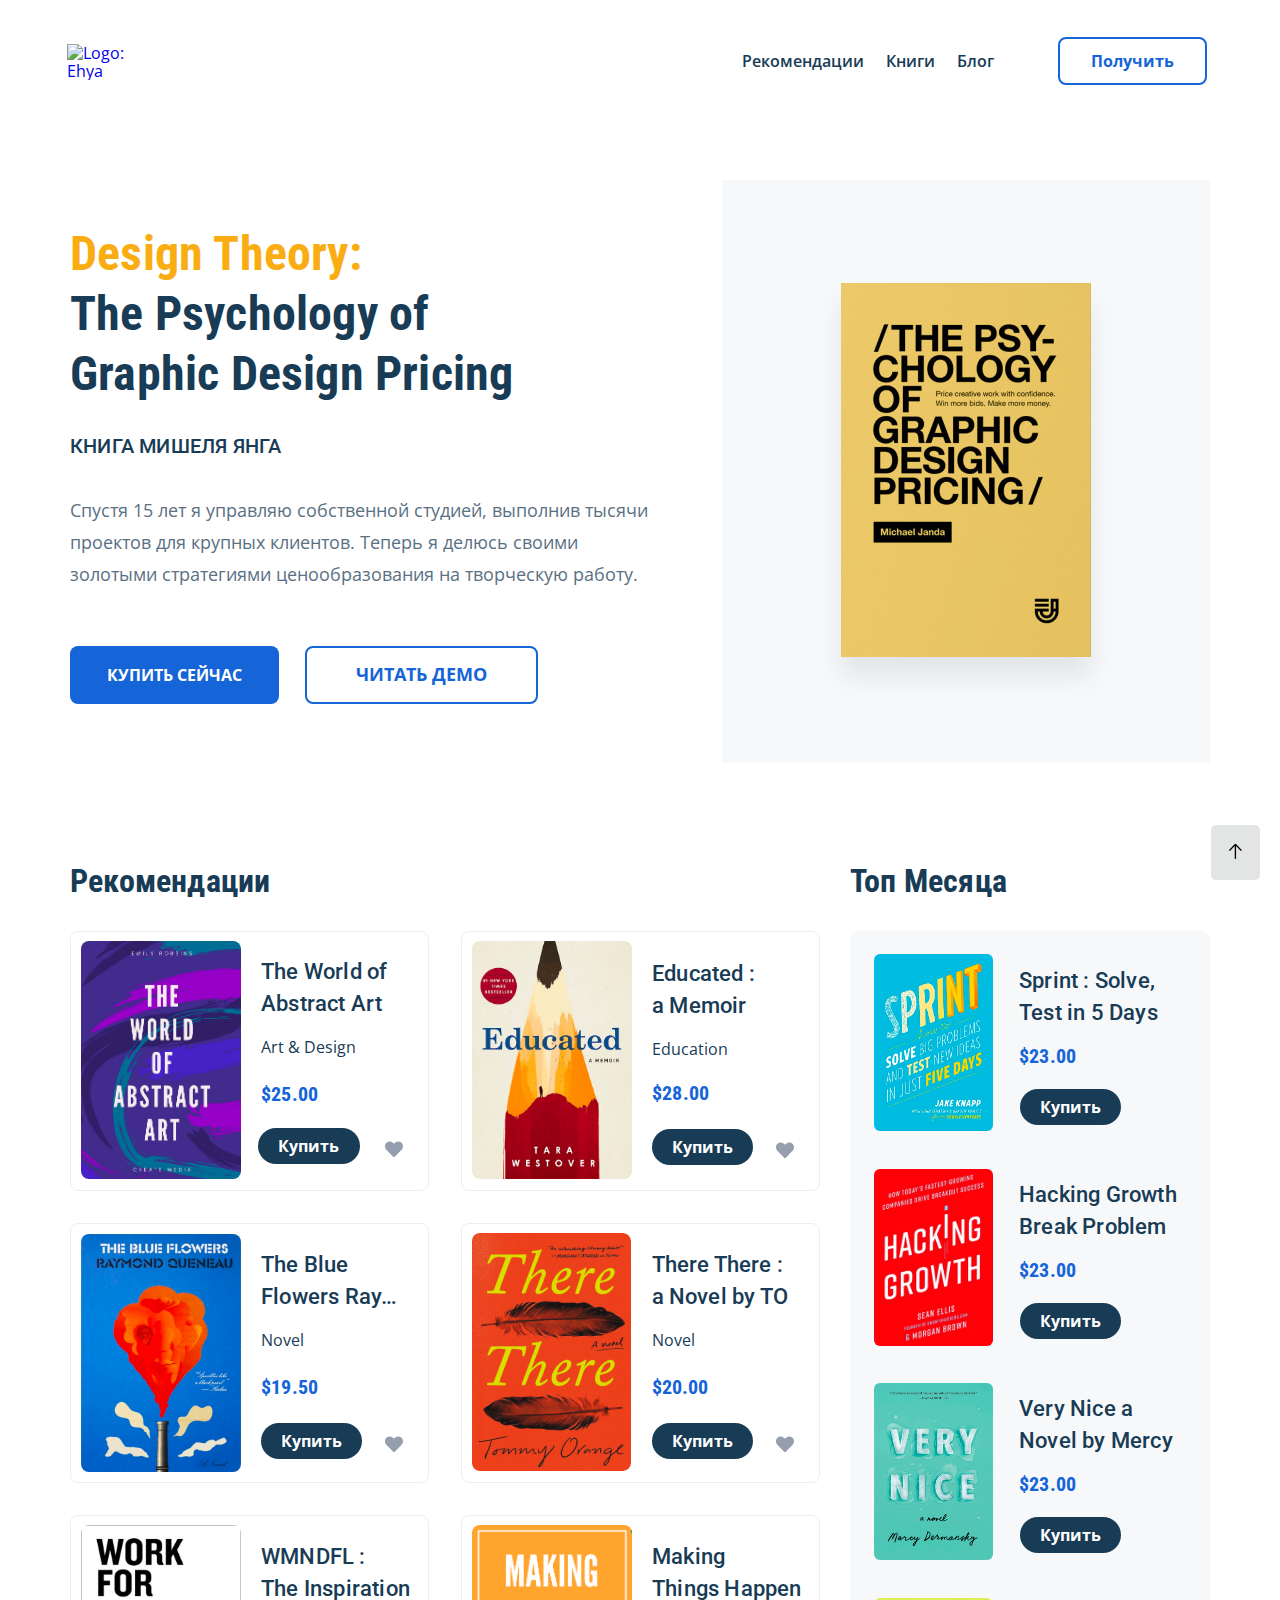
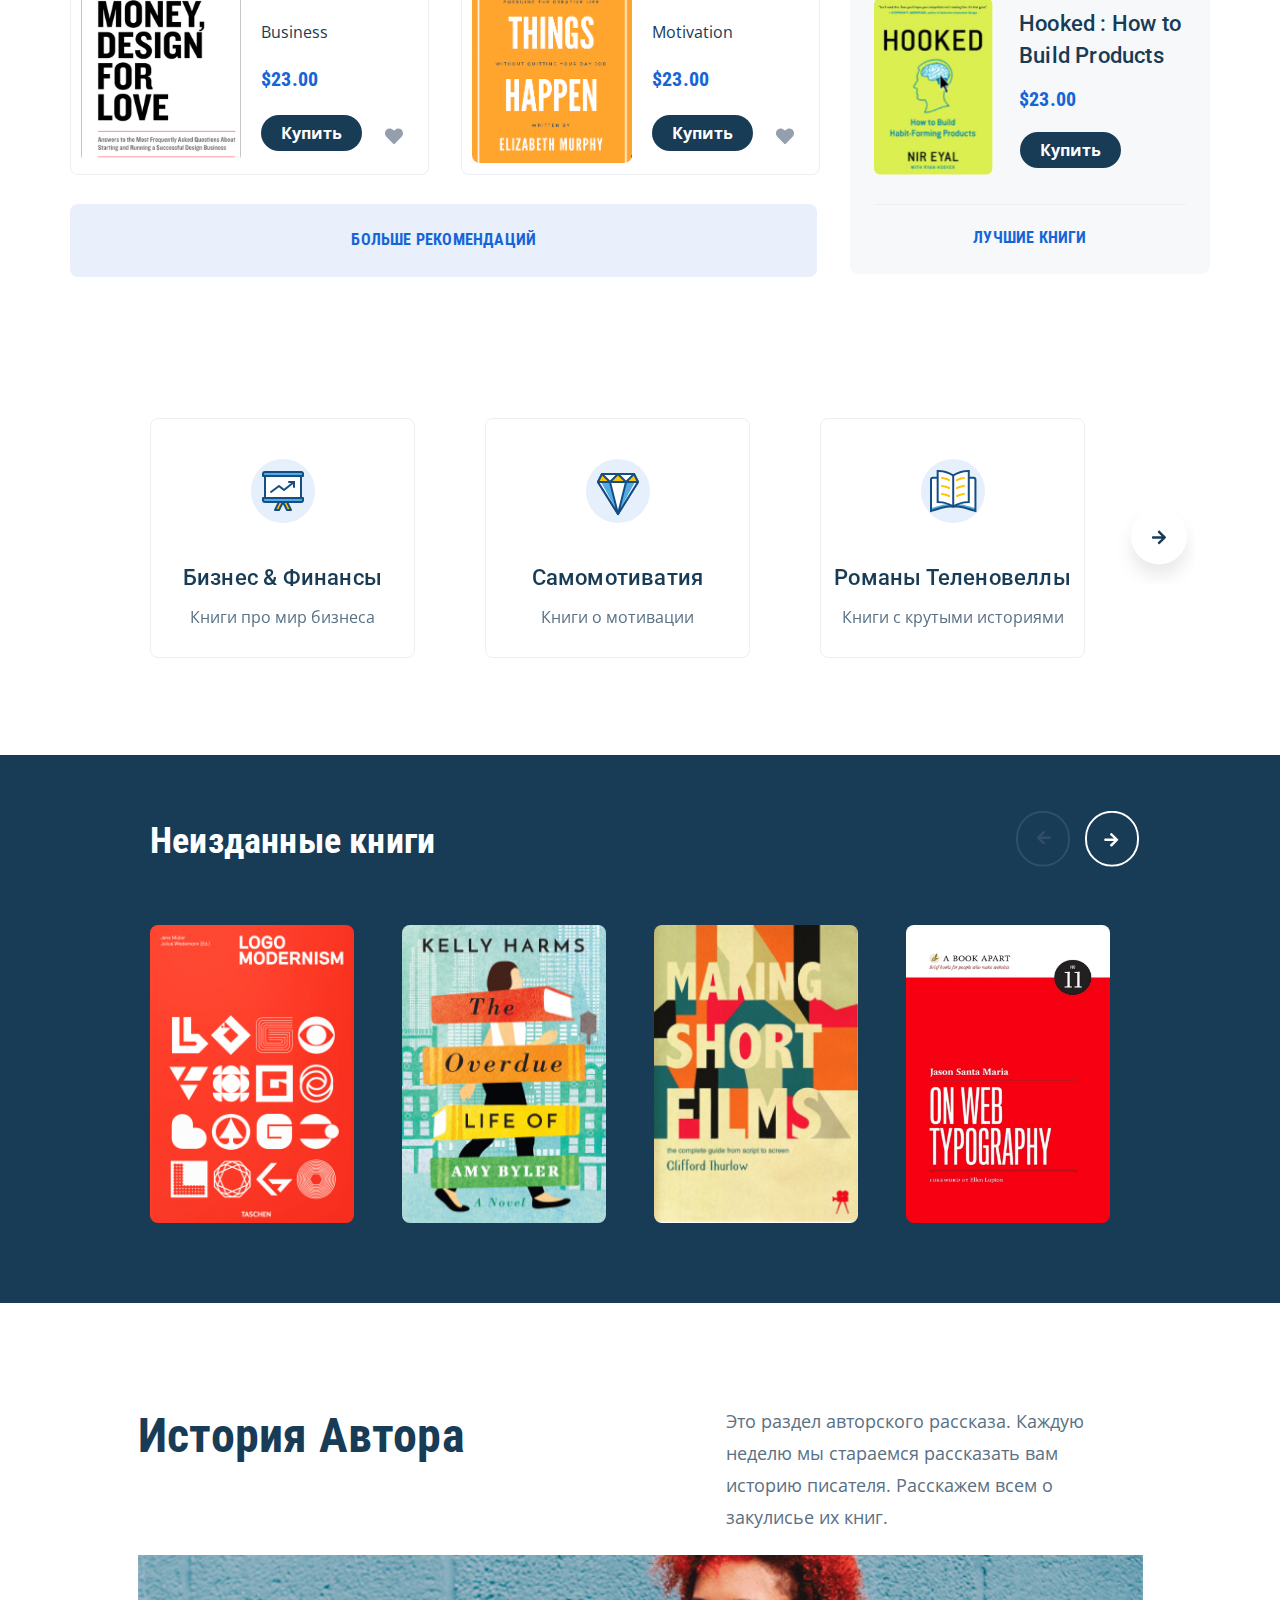
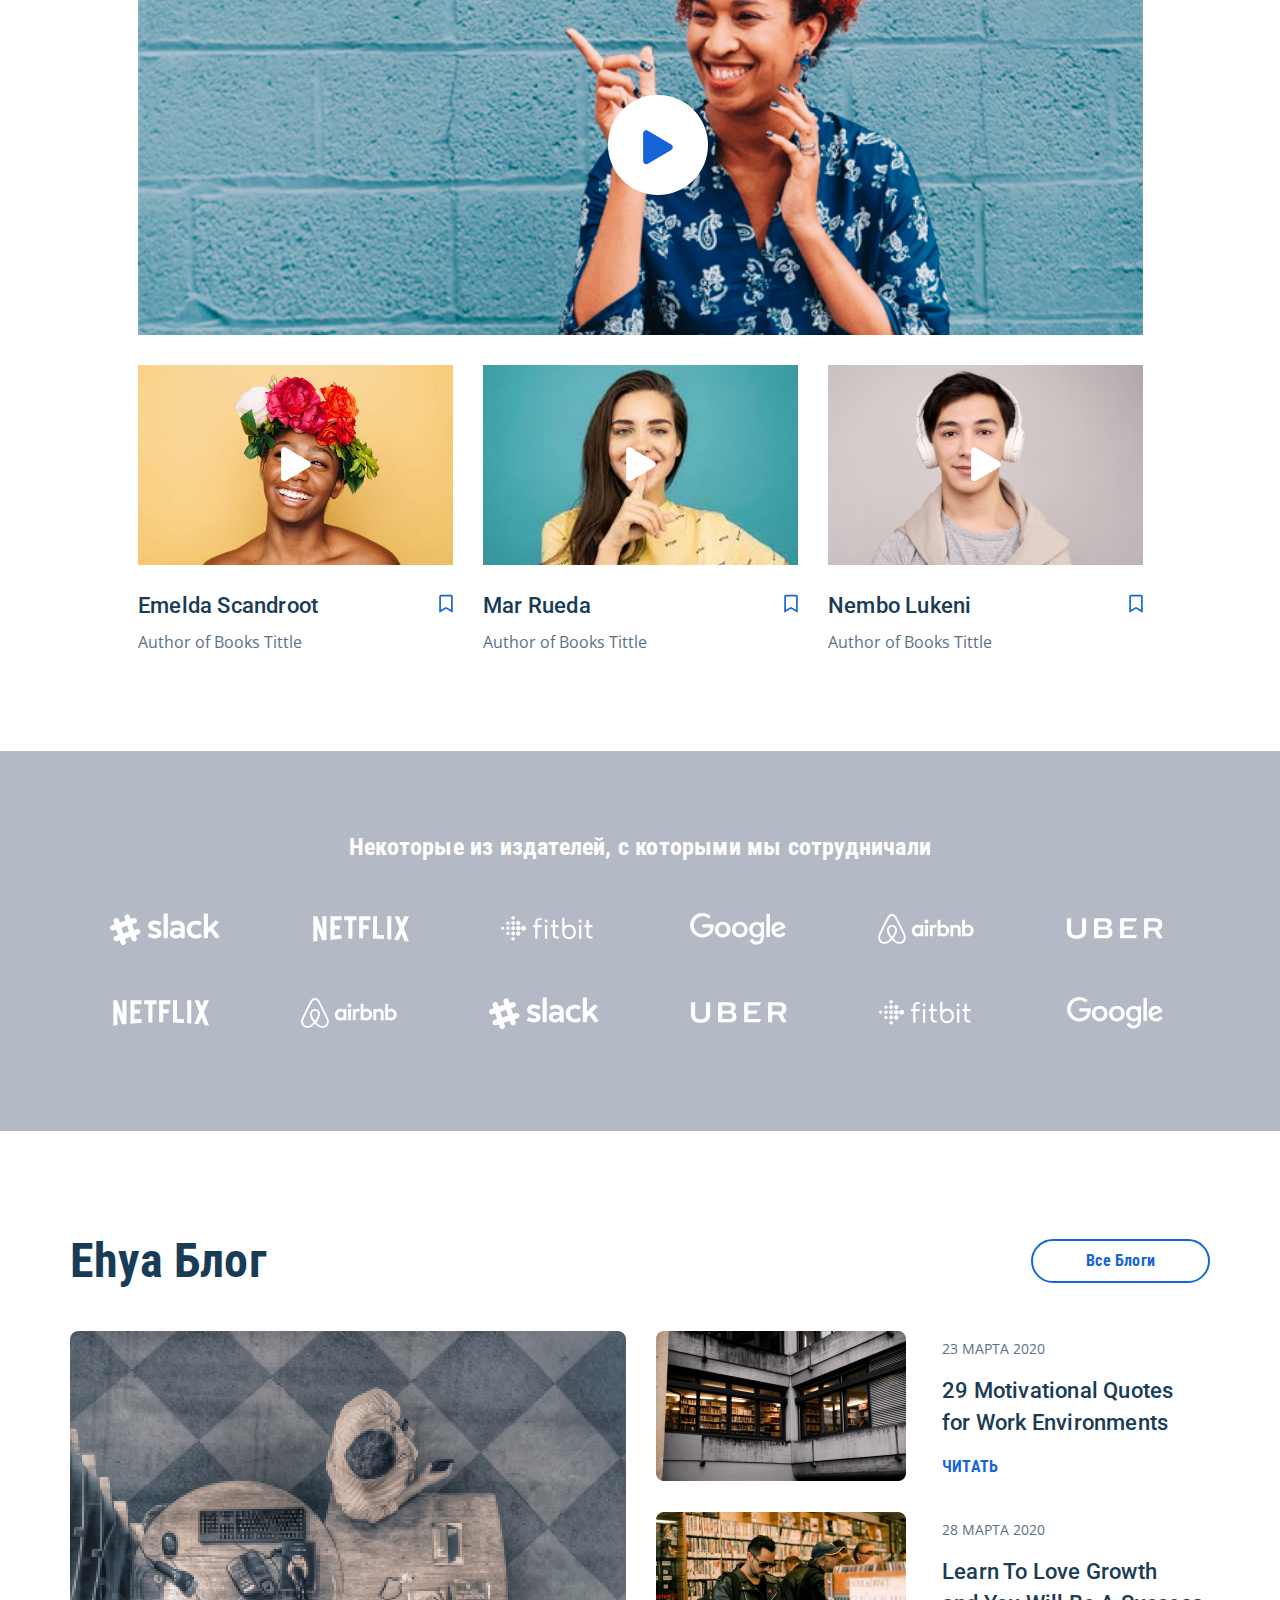
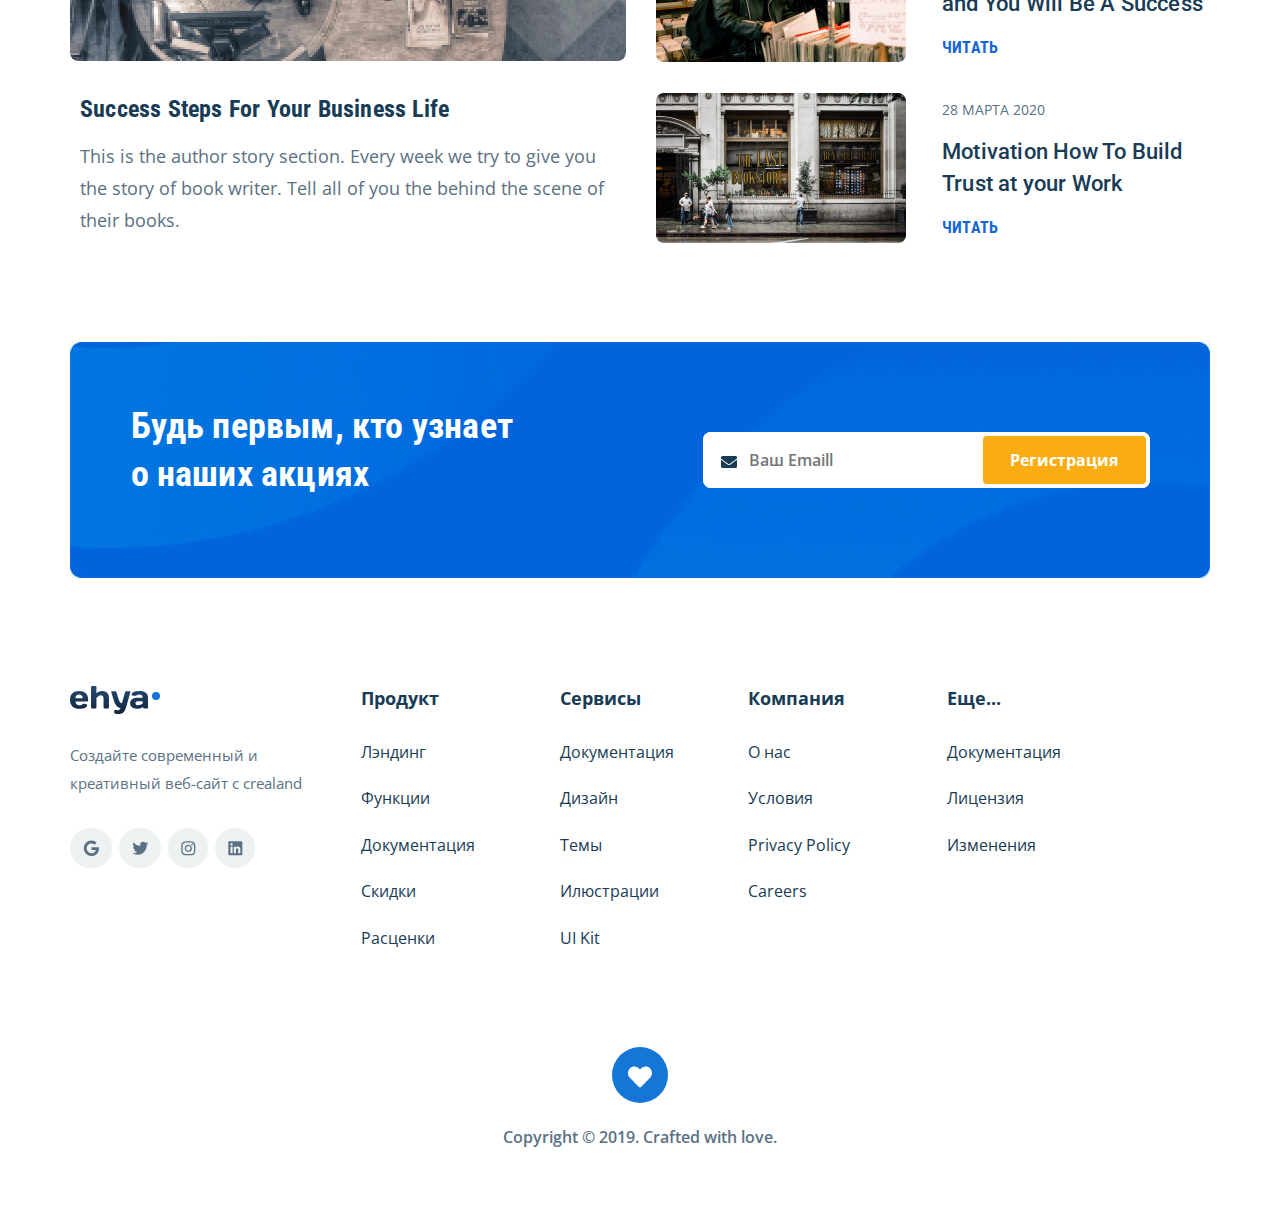
==== index.html @ 396f8dce "fix: margin & padding" ====
<!DOCTYPE html>
<html lang="ru">

<head>
  <meta charset="UTF-8">
  <meta name="viewport" content="width=device-width, initial-scale=1.0">
  <title>Ehya</title>
  <link rel="shortcut icon" href="favicon.ico" type="image/x-icon">
  <link
    href="https://fonts.googleapis.com/css2?family=Open+Sans:wght@400;600;700&family=Roboto+Condensed:wght@700&family=Roboto:wght@500&display=swap"
    rel="stylesheet">
  <link rel="stylesheet" href="css/slick.css">
  <link rel="stylesheet" href="css/style.css" />
</head>

<body>
  <header class="navbar navbar--mobile_fixed">
    <div class="container">
      <div class="navbar-top">
        <a href="index.html" class="logo">
          <img src="img/Logo.svg" alt="Logo: Ehya" class="logo__image" />
        </a>
        <div class="navbar-bottom">
          <ul class="navbar-menu">
            <li class="navbar-menu__item">
              <a href="#" class="navbar-menu__link">Рекомендации</a>
            </li>
            <li class="navbar-menu__item">
              <a href="#" class="navbar-menu__link">Книги</a>
            </li>
            <li class="navbar-menu__item">
              <a href="#" class="navbar-menu__link">Блог</a>
            </li>
            <li data-toggle="modal" class="navbar-menu__item navbar-menu__item_mobile_visible"><a href="#"
                data-toggle="modal" class="button navbar__button navbar__button_mobile_visible">Получить</a></li>
          </ul>
        </div>
        <a href="#" data-toggle="modal" class="button navbar__button navbar__button_mobile_hidden">Получить</a>
        <button class="menu-button navbar-top__menu-button">
          <span class="menu-button__line"></span>
          <span class="menu-button__line"></span>
          <span class="menu-button__line"></span>
        </button>
        <!-- /.menu -->
      </div>
      <!-- /.navbar-top -->
    </div>
    <!-- /.container -->
  </header>
  <section class="main">
    <div class="container">
      <div class="main-grid">
        <div class="main-info">
          <h1 class="main-info__title "> Design Theory:
          </h1>
          <h1 class="main-info__title main-info__title--2">The Psychology of <br> Graphic Design Pricing
          </h1>
          <span class="main-info__author">КНИГА МИШЕЛЯ ЯНГА</span> <br>
          <span class="main-info__subtitle">Спустя 15 лет я управляю собственной студией, выполнив тысячи проектов для
            крупных
            клиентов. Теперь я делюсь своими <br>
            золотыми стратегиями ценообразования на творческую работу.
          </span>
          <div class="main-info__button">
            <button data-toggle="modal" class="button main__button-one">КУПИТЬ СЕЙЧАС</button>
            <a href="#" class="button main__button-two">ЧИТАТЬ ДЕМО</a>
          </div>
        </div>
        <!-- /.main-info -->
        <div class="main-image">
          <img src="img/book_image.jpg" alt="The Psychology of Graphic Design Pricing" class="image-book">

        </div>
        <!-- /.main-image -->
      </div>
      <!-- /.main-grid -->
    </div>
    <!-- /.container -->
  </section>
  <!-- /.main -->
  <section class="recommendations">
    <div class="container">
      <div class="recommendations-blocks">
        <div class="advice">
          <h3 class="advice__title">Рекомендации</h3>
          <div class="advice-wrapper">
            <div class="card advice-card">
              <div class="card__image">
                <img src="img/card-1.jpg" class="card__book card__book--abstract" alt="The World of Abstract Art">
              </div>
              <!-- /.card-image -->
              <div class="card-info">
                <h4 class="card-info__title card-info__title--abstract">The World of Abstract Art</h4>
                <span class="card-info__about">Art & Design</span>
                <span class="card-info__price card-info__price--abstract">$25.00</span>
                <div class="card-info__button">
                  <button data-toggle="modal" class="card-info__pay card-info__pay--abstract">Купить</button>
                  <img class="card-info__love card-info__love--abstract iconHeartActive" src="img/heart.svg" alt="iconHeart"></img>
                </div>
                <!-- /.card-info__button -->
              </div>

              <!-- /.card-info -->
            </div>
            <div class="card advice-card advice-card--one">
              <div class="card__image">
                <img src="img/card-2.jpg" class="card__book" alt="Educated: a Memoir">
              </div>
              <!-- /.card-image -->
              <div class="card-info">
                <h4 class="card-info__title card-info__title--memoir">Educated : <br>
                  a Memoir</h4>
                <span class="card-info__about card-info__about--memoir">Education</span>
                <span class="card-info__price">$28.00</span>
                <div class="card-info__button">
                  <button data-toggle="modal" class="card-info__pay">Купить</button>
                  <img class="card-info__love card-info__love--abstract iconHeartActive" src="img/heart.svg" alt="iconHeart"></img>
                </div>
                <!-- /.card-info__button -->
              </div>

              <!-- /.card-info -->
            </div>

            <div class="card advice-card advice-card--one">
              <div class="card__image">
                <img src="img/card-3.jpg" class="card__book card__book--blue" alt="The Blue Flowers Ray…">
              </div>
              <!-- /.card-image -->
              <div class="card-info">
                <h4 class="card-info__title card-info__title">The Blue
                  Flowers Ray…</h4>
                <span class="card-info__about">Novel</span>
                <span class="card-info__price card-info__price--blue">$19.50</span>
                <div class="card-info__button">
                  <button data-toggle="modal" class="card-info__pay">Купить</button>
                  <img class="card-info__love card-info__love--abstract iconHeartActive" src="img/heart.svg" alt="iconHeart"></img>
                </div>
                <!-- /.card-info__button -->
              </div>

              <!-- /.card-info -->
            </div>
            <div class="card advice-card advice-card--two">
              <div class="card__image">
                <img src="img/card-4.jpg" class="card__book card__book--there" alt="There There: a Novel by TO">
              </div>
              <!-- /.card-image -->
              <div class="card-info">
                <h4 class="card-info__title">There There : <br>
                  a Novel by TO</h4>
                <span class="card-info__about">Novel</span>
                <span class="card-info__price">$20.00</span>
                <div class="card-info__button">
                  <button data-toggle="modal" class="card-info__pay">Купить</button>
                  <img class="card-info__love card-info__love--abstract iconHeartActive" src="img/heart.svg" alt="iconHeart"></img>
                </div>
                <!-- /.card-info__button -->
              </div>

              <!-- /.card-info -->
            </div>
            <div class="card advice-card advice-card--two">
              <div class="card__image">
                <img src="img/card-5.png" class="card__book" alt="WMNDFL: The Inspiration">
              </div>
              <!-- /.card-image -->
              <div class="card-info">
                <h4 class="card-info__title">WMNDFL : <br>
                  The Inspiration</h4>
                <span class="card-info__about">Business</span>
                <span class="card-info__price">$23.00</span>
                <div class="card-info__button">
                  <button data-toggle="modal" class="card-info__pay">Купить</button>
                  <img class="card-info__love card-info__love--abstract iconHeartActive" src="img/heart.svg" alt="iconHeart"></img>
                </div>
                <!-- /.card-info__button -->
              </div>

              <!-- /.card-info -->
            </div>
            <div class="card advice-card advice-card--two">
              <div class="card__image">
                <img src="img/card-6.jpg" class="card__book" alt="Making Things Happen">
              </div>
              <!-- /.card-image -->
              <div class="card-info">
                <h4 class="card-info__title">Making <br>
                  Things Happen</h4>
                <span class="card-info__about">Motivation</span>
                <span class="card-info__price">$23.00</span>
                <div class="card-info__button">
                  <button data-toggle="modal" class="card-info__pay">Купить</button>
                  <img class="card-info__love card-info__love--abstract iconHeartActive" src="img/heart.svg" alt="iconHeart"></img>
                </div>
                <!-- /.card-info__button -->
              </div>

              <!-- /.card-info -->
            </div>

          </div>
          <button data-toggle="modal" class="advice__button">Больше рекомендаций</button>
        </div>
        <!-- /.advice -->
        <div class="top">
          <h3 class="top__title">Топ Месяца</h3>
          <div class="top-wrapper">
            <div class="month top__month">
              <div class="month__image">
                <img src="img/month-1.jpg" alt="Sprint : Solve, Test in 5 Days" class="month__book">
              </div>
              <div class="month-info">
                <h4 class="month-info__title">Sprint : Solve,
                  Test in 5 Days</h4>
                <span class="month-info__price month-info__price--top-month">$23.00</span>
                <button data-toggle="modal" class="month-info__pay month-info__pay--top-month">Купить</button>
              </div>
            </div>

            <div class="month top__month">
              <div class="month__image">
                <img src="img/month-2.jpg" alt="Sprint : Solve, Test in 5 Days" class="month__book">
              </div>
              <div class="month-info">
                <h4 class="month-info__title">Hacking Growth
                  Break Problem</h4>
                <span class="month-info__price month-info__price--top-month">$23.00</span>
                <button data-toggle="modal" class="month-info__pay month-info__pay--top-month">Купить</button>
              </div>
            </div>

            <div class="month top__month">
              <div class="month__image">
                <img src="img/month-3.jpg" alt="Sprint : Solve, Test in 5 Days" class="month__book">
              </div>
              <div class="month-info">
                <h4 class="month-info__title">Very Nice a
                  Novel by Mercy</h4>
                <span class="month-info__price month-info__price--top-month">$23.00</span>
                <button data-toggle="modal" class="month-info__pay month-info__pay--top-month">Купить</button>
              </div>
            </div>

            <div class="month top__month top__month-last">
              <div class="month__image">
                <img src="img/month-4.jpg" alt="Sprint : Solve, Test in 5 Days" class="month__book">
              </div>
              <div class="month-info">
                <h4 class="month-info__title">Hooked : How to
                  Build Products</h4>
                <span class="month-info__price month-info__price--top-month">$23.00</span>
                <button data-toggle="modal" class="month-info__pay month-info__pay--top-month">Купить</button>
              </div>
            </div>
            <!-- /.month top__month -->
            <span class="top__month-line"></span>
            <a href="#" class="top__month-button">ЛУЧШИЕ КНИГИ</a>

          </div>
        </div>
        <!-- /.top -->
      </div>
      <!-- /.recommendations-blocks -->
    </div>
  </section>
  <!-- /.recommendations -->

  <section class="category">
    <div class="container container--mw">
      <div class="slider-one single-items">
        <div class="shape">
          <a href="#">
            <div class=" shape__card">
              <img class="shape__image" src="img/iconspace_Presentation.svg" alt="Icon: Presentation">
              <h3 class="shape__title">Бизнес & Финансы</h3>
              <div class="shape__info">Книги про мир бизнеса</div>
            </div>
          </a>
        </div>
        <div class="shape">
          <a href="#">
            <div class=" shape__card">
              <img class="shape__image" src="img/iconspace_Diamond.svg" alt="Icon: Diamond">
              <h3 class="shape__title">Самомотиватия</h3>
              <div class="shape__info">Книги о мотивации</div>
            </div>
          </a>
        </div>
        <div class="shape">
          <a href="#">
            <div class=" shape__card">
              <img class="shape__image" src="img/iconspace_Book.svg" alt="Icon: Book">
              <h3 class="shape__title">Романы Теленовеллы</h3>
              <div class="shape__info">Книги с крутыми историями</div>
            </div>
          </a>
        </div>
        <div class="shape">
          <a href="#">
            <div class=" shape__card">
              <img class="shape__image" src="img/iconspace_Group.svg" alt="Icon: Group">
              <h3 class="shape__title">Навыки будущего</h3>
              <div class="shape__info">Книги для самоподготовки
              </div>
            </div>
          </a>
        </div>
        <div class="shape ">
          <a href="#">
            <div class=" shape__card">
              <img class="shape__image" src="img/iconspace_Presentation.svg" alt="Icon: Presentation">
              <h3 class="shape__title">Бизнес & Финансы</h3>
              <div class="shape__info">Книги про мир бизнеса</div>
            </div>
          </a>
        </div>
        <div class="shape ">
          <a href="#">
            <div class=" shape__card">
              <img class="shape__image" src="img/iconspace_Diamond.svg" alt="Icon: Diamond">
              <h3 class="shape__title">Самомотиватия</h3>
              <div class="shape__info">Книги о мотивации</div>
            </div>
          </a>
        </div>
      </div>
      <!-- /.shape category__shape -->
      <div class="slider-three single-ite">
        <div class="shapes">
          <a href="#">
            <div class="shapes__card">
              <img class="shapes__image" src="img/iconspace_Presentation.svg" alt="Icon: Presentation">
              <h3 class="shapes__title">Бизнес & Финансы</h3>
              <div class="shapes__info">Книги про мир бизнеса</div>
            </div>
          </a>
        </div>
        <div class="shapes">
          <a href="#">
            <div class="shapes__card">
              <img class="shapes__image" src="img/iconspace_Book.svg" alt="Icon: Book">
              <h3 class="shapes__title">Романы Теленовеллы</h3>
              <div class="shapes__info">Книги с крутыми историями</div>
            </div>
          </a>
        </div>
        <div class="shapes">
          <a href="#">
            <div class=" shapes__card">
              <img class="shapes__image" src="img/iconspace_Diamond.svg" alt="Icon: Diamond">
              <h3 class="shapes__title">Самомотиватия</h3>
              <div class="shapes__info">Книги о мотивации</div>
            </div>
          </a>
        </div>
        <div class="shapes">
          <a href="#">
            <div class=" shapes__card">
              <img class="shapes__image" src="img/iconspace_Group.svg" alt="Icon: Group">
              <h3 class="shapes__title">Навыки будущего</h3>
              <div class="shapes__info">Книги для самоподготовки
              </div>
            </div>
          </a>
        </div>
        <div class="shapes">
          <a href="#">
            <div class=" shapes__card">
              <img class="shapes__image" src="img/iconspace_Presentation.svg" alt="Icon: Presentation">
              <h3 class="shapes__title">Бизнес & Финансы</h3>
              <div class="shapes__info">Книги про мир бизнеса</div>
            </div>
          </a>
        </div>
        <div class="shapes">
          <a href="#">
            <div class=" shapes__card">
              <img class="shapes__image" src="img/iconspace_Diamond.svg" alt="Icon: Diamond">
              <h3 class="shapes__title">Самомотиватия</h3>
              <div class="shapes__info">Книги о мотивации</div>
            </div>
          </a>
        </div>
      </div>
      <!-- /.slider-three single-ite -->
      <div class="category__line"></div>
    </div>
    <!-- /.container -->
  </section>
  <!-- /.category -->
  <!-- /.category -->
  <section class="unreleased">
    <div class="container container--mw">
      <h2 class="unreleased__title">Неизданные книги</h2>
      <div class="slider-two single-item">
        <a href="#" class="cover unreleased__cover">
          <img src="img/unreleased-1.jpg" alt="Unreleased Book" class="cover__book">
        </a>
        <a href="#" class="cover unreleased__cover">
          <img src="img/unreleased-2.jpg" alt="Unreleased Book" class="cover__book">
        </a>
        <a href="#" class="cover unreleased__cover">
          <img src="img/unreleased-3.jpg" alt="Unreleased Book" class="cover__book">
        </a>
        <a href="#" class="cover unreleased__cover">
          <img src="img/unreleased-4.jpg" alt="Unreleased Book" class="cover__book">
        </a>
        <a href="#" class="cover unreleased__cover">
          <img src="img/unreleased-5.jpg" alt="Unreleased Book" class="cover__book">
        </a>
        <a href="#" class="cover unreleased__cover">
          <img src="img/unreleased-1.jpg" alt="Unreleased Book" class="cover__book">
        </a>
        <a href="#" class="cover unreleased__cover">
          <img src="img/unreleased-2.jpg" alt="Unreleased Book" class="cover__book">
        </a>
        <a href="#" class="cover unreleased__cover">
          <img src="img/unreleased-3.jpg" alt="Unreleased Book" class="cover__book">
        </a>
      </div>
    </div>
  </section>
  <!-- /.books -->
  <section class="story">
    <div class="container container--media ">
      <div class="margin">
        <div class="story-top">
          <h1 class="story-top__title">История Автора
          </h1>
          <!-- /.story-top__title -->
          <span class="story-top__text">Это раздел авторского рассказа. Каждую неделю мы стараемся рассказать вам
            историю
            писателя. Расскажем всем
            о закулисье их книг.
          </span>
        </div>
        <!-- /.story-top -->
        <div class="story-author" id="player">
          <script src="https://www.youtube.com/iframe_api"></script>
          <img src="img/author-1.jpg" alt="Author" class="story-author__image">
          <img class="story-author__icon" src="img/button-story.svg" alt="Icon:play">
        </div>
        <!-- /.story-author -->
        <div class="story-writer">
          <div class="history story-writer__history">
            <div class="history__video history__video--bg-1" id="player-1">
              <!-- / <img src="img/history-1.jpg" alt="" class="history__image"> -->
              <img src="img/play-history.svg" alt="" class="history__icon history__icon--bg-1">
            </div>
            <div class="history__top">
              <h4 class="history__title">Emelda Scandroot</h4>
              <img src="img/note.svg" alt="" class="history__note history__note--one">
            </div>
            <span class="history__text">Author of Books Tittle</span>
            <img src="img/note.svg" alt="" class="history__note history__note--none">
          </div>
          <div class="history story-writer__history">
            <div class="history__video history__video--bg-2" id="player-2">
              <!-- / <img src="img/history-1.jpg" alt="" class="history__image"> -->
              <img src="img/play-history.svg" alt="" class="history__icon history__icon--bg-2">
            </div>
            <div class="history__top">
              <h4 class="history__title">Mar Rueda</h4>
              <img src="img/note.svg" alt="" class="history__note history__note--one">
            </div>
            <span class="history__text">Author of Books Tittle</span>
            <img src="img/note.svg" alt="" class="history__note history__note--none">
          </div>
          <div class="history story-writer__history story-writer__history--none">
            <div class="history__video history__video--bg-3" id="player-3">
              <!-- / <img src="img/history-1.jpg" alt="" class="history__image"> -->
              <img src="img/play-history.svg" alt="" class="history__icon history__icon--bg-3">
            </div>
            <div class="history__top">
              <h4 class="history__title">Nembo Lukeni</h4>
              <img src="img/note.svg" alt="" class="history__note history__note--one">
            </div>
            <span class="history__text">Author of Books Tittle</span>
            <img src="img/note.svg" alt="" class="history__note history__note--none">
          </div>


        </div>
      </div>

    </div>
  </section>
  <!-- /.story -->
  <section class="partners">
    <div class="container">
      <h3 class="partners__title">Некоторые из издателей, с которыми мы сотрудничали
      </h3>
      <div class="partners-list">
        <a target="blank" href="https://slack.com/intl/ru-ru/" class="logotype partners__logotype">
          <img src="img/slack.svg" alt="Slack" class="logotype__image">
        </a>
        <a target="blank" href="https://www.netflix.com/ru/" class="logotype partners__logotype">
          <img src="img/netflix.svg" alt="Netflix" class="logotype__image">
        </a>
        <a target="blank" href="https://www.fitbit.com/global/us/home" class="logotype partners__logotype">
          <img src="img/fitbit.svg" alt="" class="logotype__image">
        </a>
        <a target="blank" href="https://www.google.ru/" class="logotype partners__logotype">
          <img src="img/google.svg" alt="" class="logotype__image">
        </a>
        <a target="blank" href="https://www.airbnb.ru/" class="logotype partners__logotype">
          <img src="img/airbnb.svg" alt="" class="logotype__image">
        </a>
        <a target="blank" href="https://support-uber.com/" class="logotype partners__logotype">
          <img src="img/uber.svg" alt="" class="logotype__image">
        </a>
        <a target="blank" href="https://www.netflix.com/ru/"
          class="logotype partners__logotype partners__logotype-netflix partners__logotype--none">
          <img src="img/netflix.svg" alt="" class="logotype__image">
        </a>
        <a target="blank" href="https://www.airbnb.ru/" class="logotype partners__logotype partners__logotype--none">
          <img src="img/airbnb.svg" alt="" class="logotype__image">
        </a>
        <a target="blank" href="https://slack.com/intl/ru-ru/"
          class="logotype partners__logotype partners__logotype--none">
          <img src="img/slack.svg" alt="" class="logotype__image">
        </a>
        <a target="blank" href="https://support-uber.com/" class="logotype partners__logotype partners__logotype--none">
          <img src="img/uber.svg" alt="" class="logotype__image">
        </a>
        <a target="blank" href="https://www.fitbit.com/global/us/home"
          class="logotype partners__logotype partners__logotype--none">
          <img src="img/fitbit.svg" alt="" class="logotype__image">
        </a>
        <a target="blank" href="https://www.google.ru/" class="logotype partners__logotype partners__logotype--none">
          <img src="img/google.svg" alt="" class="logotype__image">
        </a>
      </div>
    </div>
  </section>
  <!-- /.partners -->
  <section class="blog">
    <div class="container">
      <div class="blog-top">
        <div class="blog-top__title">Ehya Блог</div>
        <a href="#" class="blog-top__button">Все Блоги</a>
      </div>
      <!-- /.blog-top -->
      <div class="blog-grid">
        <div class="blog-left">
          <div class="blog-left__card">
            <img src="img/blog-left.jpg" class="blog-left__image" alt="Success Steps">
          </div>
          <h5 class="blog-left__title">Success Steps For Your Business Life</h5>
          <span class="blog-left__text">This is the author story section. Every week we try to give you the story of
            book writer. Tell all of you the behind the
            scene of their books.</span>
        </div>
        <!-- /.blog-left -->
        <div class="blog-right">
          <div class="article blog-right__article">
            <div class="article-card">
              <img src="img/article-1.jpg" class="article-card__image" alt="">
            </div>
            <div class="article-info">
              <span class="article-info__date">23 МАРТА 2020</span>
              <h4 class="article-info__title">29 Motivational Quotes
                <br> for Work Environments
              </h4>
              <a href="#" class="article-info__button">ЧИТАТЬ</a>
            </div>
          </div>
          <div class="article blog-right__article">
            <div class="article-card">
              <img src="img/article-2.jpg" class="article-card__image" alt="Learn To Love">
            </div>
            <div class="article-info">
              <span class="article-info__date">28 МАРТА 2020</span>
              <h4 class="article-info__title">Learn To Love Growth <br>
                and You Will Be A Success</h4>
              <a href="#" class="article-info__button">ЧИТАТЬ</a>
            </div>
          </div>
          <div class="article blog-right__article">
            <div class="article-card">
              <img src="img/article-3.jpg" class="article-card__image" alt="Motivation How To Build">
            </div>
            <div class="article-info">
              <span class="article-info__date">28 МАРТА 2020</span>
              <h4 class="article-info__title">Motivation How To Build
                Trust at your Work</h4>
              <a href="#" class="article-info__button">ЧИТАТЬ</a>
            </div>
          </div>
        </div>
        <!-- /.blog-right -->
      </div>
      <div class="blog-media">
        <a href="#" class="blog-media__button">Все Блоги</a>
      </div>
    </div>
  </section>
  <!-- /.article -->
  <section class="newsletter">
    <div class="container">
      <div class="newsletter-wrapper">
        <h2 class="newsletter-title newsletter__title">
          Будь первым, кто узнает <br> о наших акциях
        </h2>
        <!-- /.newsletter-title -->
        <form action="send.php" method="POST" class="subscribe newsletter__subscribe">
          <input type="email" class="subscribe__input" placeholder="Ваш Emaill" name="subscribe" required />
          <img src="img/email-icon.svg" alt="Icon:email" class="subscribe__icon">
          <button class="subscribe__button" value="subscription" name="form">Регистрация
          </button>
        </form>
      </div>
    </div>
    <!-- /.container -->
  </section>
  <!-- /.newsletter -->
  <footer class="footer">
    <div class="container">
      <div class="footer-wrapper">
        <div class="footer__social-network">
          <a href="index.html" class=footer__logo> <img src="img/logo-footer.svg" alt="Logo"> </a>
          <span class="footer__text">Создайте современный и креативный веб-сайт с crealand</span>
          <div class="footer__social-link">
            <a target="blank" href="https://www.google.ru/" class="footer__link"> <img src="img/google-icon.svg"
                alt="Icon: google"> </a>
            <a target="blank" href="https://twitter.com/" class="footer__link"> <img src="img/twitter-icon.svg"
                alt="Icon:twitter"> </a>
            <a target="blank" href="https://www.instagram.com/" class="footer__link"> <img src="img/inst-icon.svg"
                alt="Icon:inst"> </a>
            <a target="blank" href="https://linkedin.com/" class="footer__link"> <img src="img/in-icon.svg" alt="Icon:in"> </a>
          </div>
          <!-- /.footer__social-link -->
        </div>
        <!-- /.footer__social-network -->
        <div class="footer__list footer__product">
          <h3 class="footer__title">Продукт</h3>
          <ul class="footer__ul">
            <li class="footer__item">
              <a href="#" class="footer__link">Лэндинг</a>
            </li>
            <li class="footer__item">
              <a href="#" class="footer__link">Функции</a>
            </li>
            <li class="footer__item">
              <a href="#" class="footer__link">Документация</a>
            </li>
            <li class="footer__item">
              <a href="#" class="footer__link">Скидки</a>
            </li>
            <li class="footer__item">
              <a href="#" class="footer__link">Расценки</a>
            </li>
          </ul>
        </div>
        <!-- /.footer__list footer__product -->
        <div class="footer__list footer__services">
          <h3 class="footer__title">Сервисы</h3>
          <ul class="footer__ul">
            <li class="footer__item">
              <a href="#" class="footer__link">Документация</a>
            </li>
            <li class="footer__item">
              <a href="#" class="footer__link">Дизайн</a>
            </li>
            <li class="footer__item">
              <a href="#" class="footer__link">Темы</a>
            </li>
            <li class="footer__item">
              <a href="#" class="footer__link">Илюстрации</a>
            </li>
            <li class="footer__item">
              <a href="#" class="footer__link">UI Kit</a>
            </li>
          </ul>
        </div>
        <div class="footer__list footer__company">
          <h3 class="footer__title">Компания</h3>
          <ul class="footer__ul">
            <li class="footer__item">
              <a href="#" class="footer__link">О нас</a>
            </li>
            <li class="footer__item">
              <a href="#" class="footer__link">Условия</a>
            </li>
            <li class="footer__item">
              <a href="#" class="footer__link">Privacy Policy</a>
            </li>
            <li class="footer__item">
              <a href="#" class="footer__link">Careers</a>
            </li>
          </ul>
        </div>
        <div class="footer__list footer__more">
          <h3 class="footer__title">Еще...</h3>
          <ul class="footer__ul">
            <li class="footer__item">
              <a href="#" class="footer__link">Документация</a>
            </li>
            <li class="footer__item">
              <a href="#" class="footer__link">Лицензия</a>
            </li>
            <li class="footer__item">
              <a href="#" class="footer__link">Изменения</a>
          </ul>
        </div>
      </div>
      <!-- /.footer-wrapper -->
      <div class="footer-bottom">
        <img src="img/heart-footer.svg" alt="Icon:love">
        <span class="footer__copyright">
          Copyright © 2019. Crafted with love.
        </span>

      </div>
    </div>
    <!-- /.container -->
  </footer>
  <!-- /.footer -->
  <div class="modal">
    <div class="modal__overlay"></div>
    <!-- /.modal__overlay -->
    <div class="modal__dialog">
      <a href="#" class="modal__close">
        <img src="img/close.svg" alt="icon:close">
      </a>
      <h3 class="modal__title">Заполните форму</h3>
      <form action="send.php" method="POST" class="modal__form form">
        <input type="text" class="input modal__input" placeholder="Ваше имя*" name="name" required minlength="2" />
        <input type="tel" class="input modal__input modal__input--phone " placeholder="Номер телефона*" name="phone"
          required minlength="18" />
        <input type="email" class="input modal__input" placeholder="Почта*" name="email" required />
        <button class="button modal__button" type="submit" value="thankyou" name="form">Отправить</button>
      </form>
    </div>
    <!-- /.modal__dialog -->
  </div>
  <a id="toTop" href="#" class="upstairs">
    <img src="img/return.svg" alt="Наверх">
  </a>
  <script src="js/jquery-3.6.0.min.js"></script>
  <script src="js/slick.min.js"></script>
  <script src="js/jquery.validate.min.js"></script>
  <script src="js/jquery.mask.min.js"></script>
  <script src="js/main.js"></script>
</body>

</html>
---- css/style.css ----
*{box-sizing:border-box}body{font-family:'Open Sans', serif;background-color:#fff;color:#183B56;margin:0}.container{max-width:1140px;margin:auto}img{max-width:100%}.button{cursor:pointer}.button:hover{background-color:#1565D8;color:#fff}button:hover{background:#1565D8;color:#fff}a{text-decoration:none;cursor:pointer}a:hover{color:#1565D8}a:active{color:#183B56}/*! normalize.css v8.0.1 | MIT License | github.com/necolas/normalize.css */html{line-height:1.15;-webkit-text-size-adjust:100%}body{margin:0}main{display:block}h1{font-size:2em;margin:0.67em 0}hr{box-sizing:content-box;height:0;overflow:visible}pre{font-family:monospace, monospace;font-size:1em}a{background-color:transparent}abbr[title]{border-bottom:none;text-decoration:underline;text-decoration:underline dotted}b,strong{font-weight:bolder}code,kbd,samp{font-family:monospace, monospace;font-size:1em}small{font-size:80%}sub,sup{font-size:75%;line-height:0;position:relative;vertical-align:baseline}sub{bottom:-0.25em}sup{top:-0.5em}img{border-style:none}button,input,optgroup,select,textarea{font-family:inherit;font-size:100%;line-height:1.15;margin:0}button,input{overflow:visible}button,select{text-transform:none}button,[type="button"],[type="reset"],[type="submit"]{-webkit-appearance:button}button::-moz-focus-inner,[type="button"]::-moz-focus-inner,[type="reset"]::-moz-focus-inner,[type="submit"]::-moz-focus-inner{border-style:none;padding:0}button:-moz-focusring,[type="button"]:-moz-focusring,[type="reset"]:-moz-focusring,[type="submit"]:-moz-focusring{outline:1px dotted ButtonText}fieldset{padding:0.35em 0.75em 0.625em}legend{box-sizing:border-box;color:inherit;display:table;max-width:100%;padding:0;white-space:normal}progress{vertical-align:baseline}textarea{overflow:auto}[type="checkbox"],[type="radio"]{box-sizing:border-box;padding:0}[type="number"]::-webkit-inner-spin-button,[type="number"]::-webkit-outer-spin-button{height:auto}[type="search"]{-webkit-appearance:textfield;outline-offset:-2px}[type="search"]::-webkit-search-decoration{-webkit-appearance:none}::-webkit-file-upload-button{-webkit-appearance:button;font:inherit}details{display:block}summary{display:list-item}template{display:none}[hidden]{display:none}.logo{margin-top:2px;margin-left:-3px;width:90px}.navbar-top{padding-top:37px;padding-bottom:37px;display:flex;align-items:center;justify-content:space-between}.navbar-top__menu-button{display:none}.navbar-bottom{margin-right:52px;margin-left:auto}.navbar-menu{list-style-type:none;margin:0;display:flex;align-items:center;justify-content:space-between;padding-left:0}.navbar-menu__link{font-style:normal;font-weight:600;font-size:16px;line-height:22px;text-align:center;text-decoration:none;margin-right:12px;margin-left:10px;color:#183B56}.navbar-menu__item-mobile-visible{display:none}.navbar__button{margin-right:3px;padding:11px 31px;text-decoration:none;border:2px solid #1565D8;box-sizing:border-box;border-radius:8px;font-style:normal;font-weight:bold;font-size:16px;line-height:22px;text-align:center;color:#1565D8}.navbar__button_mobile_visible{display:none}.image-book{width:250px;max-width:none;z-index:10;background:rgba(0,0,0,0.0001);box-shadow:0px 20px 24px rgba(0,0,0,0.08)}.main{padding-top:58px;padding-bottom:40px}.main-grid{display:flex;align-items:center;justify-content:space-between}.main-image{padding:103px 119px;background:#f7f8f9}.main-info__title{font-family:Roboto Condensed;font-style:normal;font-weight:bold;font-size:48px;line-height:60px;letter-spacing:0.2px;color:#FAAD13;margin-bottom:0;margin-top:0}.main-info__title--2{color:inherit;margin-top:0;margin-bottom:30px}.main-info__author{font-family:Roboto;font-style:normal;font-weight:500;font-size:20px;line-height:24px;letter-spacing:0.2px;margin-bottom:36px;display:inline-block}.main-info__subtitle{font-style:normal;font-weight:normal;font-size:18px;line-height:32px;color:#5A7184;margin-bottom:53px;display:inline-block;max-width:585px;max-height:162px;overflow:auto}.main-info__button{margin-bottom:16px}.main__button-one{font-style:normal;font-weight:bold;font-size:16px;line-height:22px;text-align:center;color:#fff;padding:18px 37px;border-radius:8px;background:#1565D8;border:0;margin-right:22px}.main__button-one:hover{background:#fff;color:#1565D8;border:1px solid #1565D8}.main__button-one:active{background:#1565D8;color:#fff}.main__button-two{padding:16px 49px;padding-top:14px;text-decoration:none;border:2px solid #1565D8;box-sizing:border-box;border-radius:8px;font-style:normal;font-weight:bold;font-size:18px;line-height:25px;text-align:center;color:#1565D8}.main__button-two:hover{background:#1565D8;color:#fff}.main__button-two:active{background:#fff;color:#1565D8}.recommendations{padding-top:58px;padding-bottom:20px}.advice{max-width:760px;margin-right:25px}.advice__button{font-family:Roboto Condensed;font-style:normal;font-weight:bold;font-size:16px;line-height:20px;text-align:center;letter-spacing:0.2px;padding-top:26px;padding-bottom:27px;color:#1565D8;background-color:#e9f0fb;width:99%;border:none;border-radius:8px;text-transform:uppercase;cursor:pointer}.advice__title{font-family:Roboto Condensed;font-style:normal;font-weight:bold;font-size:32px;line-height:40px;letter-spacing:0.2px;margin-bottom:30px;margin-top:0}.advice-wrapper{display:flex;flex-wrap:wrap;gap:32px;margin-bottom:29px}.card{display:flex;align-items:center;padding:9px 15px 7px 10px;border:1px solid #ECEEF2;border-radius:8px}.card__image{margin-right:20px}.card__book{object-fit:cover;object-position:top center;width:160px;height:238px;border-radius:8px}.card__book--abstract{object-fit:cover;object-position:center center}.card__book--blue{margin-top:1px}.card__book--there{margin-left:-0.5px}.card-info{width:152px;display:flex;flex-direction:column}.card-info__title{font-family:Roboto;font-style:normal;font-weight:500;font-size:22px;line-height:32px;letter-spacing:0.2px;margin:0;margin-bottom:16px}.card-info__title--abstract{margin-top:-4px}.card-info__title--memoir{margin-top:-2px}.card-info__title--blue{margin-top:-4px}.card-info__about{font-style:normal;font-weight:normal;font-size:16px;line-height:22px;margin-bottom:24px;display:inline-block}.card-info__about--memoir{margin-bottom:21px}.card-info__price{font-family:Roboto Condensed;font-style:normal;font-weight:bold;font-size:20px;line-height:24px;letter-spacing:0.2px;color:#1565D8;margin-bottom:24px;display:inline-block}.card-info__price--abstract{margin-bottom:20px}.card-info__price--blue{margin-bottom:24px}.card-info__button{display:flex;align-items:center}.card-info__pay{font-style:normal;font-weight:bold;font-size:16px;line-height:22px;text-align:center;background:#183B56;color:#fff;border-radius:2000px;border:none;padding:7px 20px;margin-right:22px;cursor:pointer}.card-info__pay--abstract{padding:7px 21px 7px 20px;margin-top:2px;margin-right:24px;margin-left:-3px}.card-info__pay:hover{background:#1565D8}.card-info__love{margin-top:4px;width:19px;height:17px;cursor:pointer}.card-info__love-active{background-color:#fff}.card-info__love--abstract{margin-top:8px}.month{display:flex;align-items:center;margin-bottom:34px}.month__image{margin-right:26px}.month-info{display:flex;flex-direction:column;width:166px}.month-info__title{font-family:Roboto;font-style:normal;font-weight:500;font-size:22px;line-height:32px;letter-spacing:0.2px;margin:0;margin-bottom:15px}.month-info__price{font-family:Roboto Condensed;font-style:normal;font-weight:bold;font-size:20px;line-height:24px;letter-spacing:0.2px;color:#1565D8;margin-bottom:22px;display:inline-block}.month-info__price--top-month{margin-bottom:21px}.month-info__pay{font-style:normal;font-weight:bold;font-size:16px;line-height:22px;text-align:center;background:#183B56;color:#fff;border-radius:2000px;border:none;padding:7px 20px;width:62%;cursor:pointer}.month-info__pay--top-month{margin-left:1px;width:61%}.month-info__pay:hover{background:#1565D8}.month__book{width:119px;height:177px;border-radius:5.96628px}.top__month-last{margin-bottom:26px}.top__month-line{width:312px;height:1px;background-color:#ECEEF2}.top__month-button{font-family:Roboto Condensed;font-style:normal;font-weight:bold;font-size:16px;line-height:20px;text-align:center;letter-spacing:0.2px;margin-top:23px;margin-bottom:2px;color:#1565D8;text-decoration:none}.top__title{font-family:Roboto Condensed;font-style:normal;font-weight:bold;font-size:32px;line-height:40px;letter-spacing:0.2px;margin-bottom:30px;margin-top:0}.top-wrapper{display:flex;flex-direction:column;padding:23px 24px 24px 24px;background:#f7f8f9;border-radius:8px}.recommendations-blocks{display:flex;justify-content:space-between}.iconHeartInactive{filter:invert(26%) sepia(72%) saturate(6113%) hue-rotate(352deg) brightness(94%) contrast(131%)}.partners{padding-top:80px;padding-bottom:99px;background:#B3BAC5}.partners__title{margin:0;margin-bottom:50px;font-family:Roboto Condensed;font-style:normal;font-weight:bold;font-size:24px;line-height:32px;text-align:center;letter-spacing:0.2px;color:#fff}.partners-list{display:flex;align-items:center;flex-wrap:wrap;justify-content:space-between;gap:49px 65px;margin-right:47px;margin-left:40px}.partners__logotype-netflix{padding-left:3px}.newsletter{position:relative;padding:60px 0px 80px 0px;background-image:url(../img/Base.jpg);width:100%;border-radius:12px;background-repeat:no-repeat;background-position:center;background-size:auto}.newsletter__title{font-family:Roboto Condensed;font-style:normal;font-weight:bold;font-size:36px;line-height:48px;letter-spacing:0.2px;color:#fff}.newsletter-wrapper{position:relative;display:flex;align-items:center;justify-content:space-between;max-width:1019px;margin:auto}.subscribe{margin-top:19px;position:relative;width:447px;height:56px;border-radius:8px;background-color:#fff}.subscribe__input{border-radius:8px;position:absolute;width:447px;padding-left:46px;padding-right:169px;height:56px;top:0;border:none;font-style:normal;font-weight:600;font-size:16px;line-height:22px;color:#959EAD;outline:none}.subscribe__button{position:absolute;right:4px;top:4px;height:48px;border:none;background-color:#FAAD13;color:#fff;width:163px;font-style:normal;font-weight:bold;font-size:16px;line-height:22px;text-align:center;overflow:hidden;border-radius:4px;cursor:pointer}.subscribe__icon{position:absolute;left:18px;top:24px}.invalide{padding-left:46px;padding-right:180px;position:absolute;bottom:-15px;font-size:12px;color:#EC1F46}.invalid{font-size:14px;color:#EC1F46}.footer{padding-top:78px;padding-bottom:80px}.footer-wrapper{display:grid;align-items:start;grid-template-columns:240px 13% 12% 13% 13%;gap:0px 51px}.footer__logo{display:inline-block;margin-bottom:24px}.footer__text{font-style:normal;font-weight:normal;font-size:15px;line-height:28px;color:#5A7184;margin-bottom:31px;display:inline-block}.footer__social-network{max-width:240px;display:flex;flex-direction:column;justify-content:center}.footer__social-link{display:flex;align-items:center;justify-content:space-between;max-width:185px;margin-right:0}.footer__title{margin-bottom:18px;margin-top:0;font-style:normal;font-weight:bold;font-size:18px;line-height:25px}.footer__ul{padding:0;margin:0;list-style:none}.footer__link{text-decoration:none;color:inherit}.footer__item{display:flex;align-items:flex-start;text-decoration:none;font-style:normal;font-weight:normal;font-size:16px;line-height:290%}.footer-bottom{margin-top:86px;display:flex;flex-direction:column;justify-content:center;align-items:center}.footer__copyright{margin-top:23px;font-style:normal;font-weight:600;font-size:16px;line-height:22px;text-align:center;color:#5A7184}.blog{padding-top:100px;padding-bottom:66px}.blog-grid{display:flex;justify-content:space-between}.blog-top{display:flex;align-items:center;justify-content:space-between;margin-bottom:40px}.blog-top__title{font-family:Roboto Condensed;font-style:normal;font-weight:bold;font-size:48px;line-height:60px;letter-spacing:0.2px;color:#183B56}.blog-top__button{padding:10px 53px;text-decoration:none;border:2px solid #1565D8;box-sizing:border-box;border-radius:22px;font-family:Roboto Condensed;font-style:normal;font-weight:bold;font-size:16px;line-height:20px;text-align:center;letter-spacing:0.2px;color:#1565D8}.blog-left__title{font-family:Roboto Condensed;font-style:normal;font-weight:bold;font-size:24px;line-height:32px;letter-spacing:0.2px;color:#183B56;margin:28px 0 15px 10px}.blog-left__text{font-style:normal;font-weight:normal;font-size:18px;line-height:32px;color:#5A7184;margin-left:10px;display:inline-block;max-width:530px;margin-bottom:7px;max-height:96px;overflow:auto}.blog-left__image{border-radius:8px}.blog-media{display:none}.blog-media__button{padding:10px 53px;text-decoration:none;border:2px solid #1565D8;box-sizing:border-box;border-radius:22px;font-family:Roboto Condensed;font-style:normal;font-weight:bold;font-size:16px;line-height:20px;text-align:center;letter-spacing:0.2px;color:#1565D8}.blog-right{display:flex;flex-direction:column;justify-content:space-between}.article{display:flex;align-items:center;justify-content:space-between;width:552px}.article-info{display:flex;flex-direction:column;width:268px}.article-info__date{font-style:normal;font-weight:normal;font-size:14px;line-height:20px;color:#5A7184}.article-info__title{font-family:Roboto;font-style:normal;font-weight:500;font-size:22px;line-height:32px;letter-spacing:0.2px;margin:16px 0px 18px 0px}.article-info__button{text-decoration:none;color:#1565D8;font-family:Roboto Condensed;font-style:normal;font-weight:bold;font-size:16px;line-height:20px;letter-spacing:0.2px}.article-card{margin-left:-2px}.thank{padding-top:100px;padding-bottom:100px}.thank-list__title{font-family:Roboto Condensed;font-style:normal;font-weight:bold;font-size:35px;line-height:60px}.thank-list__text{margin-bottom:30px}.thank-list__button{margin-right:3px;padding:11px 31px;text-decoration:none;border:2px solid #1565D8;box-sizing:border-box;border-radius:8px;font-style:normal;font-weight:bold;font-size:16px;line-height:22px;text-align:center;color:#1565D8}.margin{margin-left:66px;margin-right:65px}.story{padding-top:102px;padding-bottom:98px}.story-top{display:flex;justify-content:space-between;margin-bottom:22px}.story-top__title{font-family:Roboto Condensed;font-style:normal;font-weight:bold;font-size:48px;line-height:60px;letter-spacing:0.2px;margin:0;margin-top:1px;margin-left:2px}.story-top__text{font-style:normal;font-weight:normal;font-size:18px;line-height:32px;color:#5A7184;max-width:382px;margin-right:37px;max-height:130px;overflow:auto}.story-author{display:flex;align-items:center;width:1005px;height:380px;margin:auto;margin-bottom:30px}.story-author__image{width:100%;height:100%;object-fit:cover}.story-author__icon{position:absolute;left:47.5%;cursor:pointer}.story-writer{margin-left:2px;margin-right:2px;display:flex;align-items:center;justify-content:space-between}.history__icon{position:absolute;display:flex;justify-content:space-between}.history__top{display:flex;justify-content:space-between}.history__video{width:315px;height:200px;display:flex;align-items:center;justify-content:space-around;background-size:cover;background-position:center center;cursor:pointer}.history__video--bg-1{background-image:url(../img/history-1.jpg)}.history__video--bg-2{background-image:url(../img/history-3.jpg)}.history__video--bg-3{background-image:url(../img/history-2.jpg)}.history__note{margin-top:12px}.history__note--none{display:none}.history__title{font-family:Roboto;font-style:normal;font-weight:500;font-size:22px;line-height:32px;letter-spacing:0.2px;margin-top:25px;margin-bottom:9px}.history__text{font-style:normal;font-weight:normal;font-size:16px;line-height:22px;color:#5A7184}.cover__book{width:204px;height:298px;border-radius:8px}.slider-two{background:#183B56;display:flex;justify-content:space-between;position:relative}.slider-two .slick{text-align:center}.slider-two .slick-arrow{position:absolute;z-index:10;width:54px;padding:28px;font-size:0px;border:none}.slider-two .slick-prev{background:url(../img/prev-slick.svg);cursor:pointer;background-repeat:no-repeat;background-color:transparent;left:86%;transform:translate(0, -204%) rotate(180deg)}.slider-two .slick-next{background:url(../img/prev-slick.svg);cursor:pointer;background-repeat:no-repeat;background-color:transparent;left:93%;transform:translate(0, -204%)}.slider-two .slick-disabled{opacity:0.1}.unreleased{padding-top:62px;padding-bottom:80px;background-color:#183B56}.unreleased__title{font-family:Roboto Condensed;font-style:normal;font-weight:bold;font-size:36px;line-height:48px;letter-spacing:0.2px;color:#fff;margin-top:0;margin-bottom:60px}.category{padding-top:121px;padding-bottom:97px}.shape__card{width:265px;height:240px;border:1px solid #ECEEF2;box-sizing:border-box;border-radius:8px;padding:40px 0 0 0}.shape__image{margin:auto}.shape__title{font-family:Roboto;font-style:normal;font-weight:500;font-size:22px;line-height:32px;text-align:center;letter-spacing:0.2px;margin-top:39px;margin-bottom:12px;color:#183B56}.shape__info{font-weight:normal;font-size:16px;line-height:22px;text-align:center;color:#5A7184}.slider-one .slick-arrow{position:absolute;z-index:10;width:56px;padding:40px;font-size:0px;border:none}.slider-one .slick-prev{background:url(../img/prev-category.svg);cursor:pointer;background-repeat:no-repeat;background-color:transparent;left:0%;transform:translate(-54%, 107%)}.slider-one .slick-next{background:url(../img/next-category.svg);cursor:pointer;background-repeat:no-repeat;background-color:transparent;left:96%;transform:translate(0, -192%)}.slider-one .slick-disabled{opacity:0.00}.slider-three{display:none}.slider-three .slick-arrow{position:absolute;z-index:10;width:56px;padding:40px;font-size:0px;border:none}.slider-three .slick-prev{background:url(../img/prev-category.svg);cursor:pointer;background-repeat:no-repeat;background-color:transparent;left:-4%;top:100%}.slider-three .slick-next{background:url(../img/next-category.svg);cursor:pointer;background-repeat:no-repeat;background-color:transparent;left:82%}.slider-three .slick-disabled{opacity:0.25}.modal__overlay{left:0;top:0;right:0;bottom:0;position:fixed;background-color:rgba(0,40,255,0.39);z-index:120;visibility:hidden;opacity:0;transition:opacity 0.2s}.modal__overlay--visible{visibility:visible;opacity:1}.modal__dialog{position:fixed;top:47%;left:50%;max-width:478px;padding:34px 88px 34px 88px;background-color:#183B56;transform:translate(-50%, -51%);color:#fff;border-radius:8px;z-index:130;visibility:hidden;opacity:0;transition:opacity 0.5s}.modal__dialog--visible{visibility:visible;opacity:1}.modal__title{font-family:Roboto Condensed;font-style:normal;font-weight:bold;font-size:25px;line-height:30px;margin-bottom:14px;text-transform:uppercase;text-align:center;margin-top:0px}.modal__close{position:absolute;right:18px;top:17px;text-decoration:none;cursor:pointer}.modal__input{width:100%;margin-top:15px;font-style:normal;font-weight:normal;font-size:11px;line-height:15px;background-color:#fff;border-radius:4px;border:none;padding:0 23px;height:49px;outline:none}.modal__button{min-width:160px;min-height:50px;padding:18px;font-style:normal;font-weight:bold;font-size:12px;line-height:15px;color:#1565D8;background-color:#fff;border:none;border-radius:4px;cursor:pointer;text-align:center;margin:auto;margin-top:15px}.modal__form{display:flex;align-items:center;justify-content:space-between;flex-wrap:wrap}.modal__open{overflow:hidden}.upstairs{position:fixed;bottom:20px;right:20px;padding:18px;border-radius:5px;background-color:#9b9ea148;cursor:pointer}@media (max-width: 1440px){.container--mw{margin-left:150px;margin-right:125px}}@media (max-width: 1200px){.container{max-width:960px}.main-image{padding:70px 65px}.main-info__subtitle{max-width:400px}.partners__logotype--none{display:none}.partners-list{margin-left:0;margin-right:0}.article{width:390px}.article-info{width:230px}.article-info__title{margin:3px 0 3px 0}.article-card{width:150px;height:140px}.article-card__image{width:100%;height:100%;object-fit:cover;border-radius:8px}.story-author{width:100%}.history__video{width:200px}.recommendations-blocks{justify-content:space-around}.advice-wrapper{flex-direction:column}.advice-card--two{display:none}.advice__button{width:100%}.slider-two .slick-prev{left:70%;transform:translate(0, -204%) rotate(180deg)}.slider-two .slick-next{left:80%;transform:translate(0, -204%)}}@media (max-width: 1070px){.slider-one .slick-list{margin-left:50px}}@media (max-width: 992px){.navbar__button:hover{color:#1565D8}.navbar__button:active{color:#1565D8}.container{max-width:767px}.main-image{padding:17px 15px}.main-info__subtitle{max-width:400px}.main__button-one:hover{background:#1565D8}.main__button-one:active{background:#1565D8}.main__button-two:hover{color:#1565D8}.main__button-two:active{color:#1565D8}.image-book{max-width:200px}.partners-list{gap:18px}.subscribe__input{width:350px}.subscribe__button{width:120px}.newsletter{padding:40px 0;background-size:cover;border-radius:0}.footer-wrapper{grid-template-columns:repeat(3, minmax(min-content, 1fr));grid-auto-rows:minmax(35px, min-content);gap:20px 51px}.footer__social-network{grid-row:1/3}.footer-bottom{display:none}.footer__link:hover{color:inherit}.blog-grid{flex-direction:column;align-items:center}.blog-top{display:unset}.blog-top__button{display:none}.blog-top__title{text-align:center;margin-bottom:40px}.blog-media{display:block;display:flex;justify-content:center}.blog-media__button{width:30%}.blog-right{width:70%}.article{width:100%}.article-card{margin-bottom:20px}.article-info{width:60%}.shapes__card{width:250px;height:182px;padding-top:20px;border:1px solid #ECEEF2;border-radius:8px}.shapes__image{width:36px;height:36px;margin:auto}.shapes__title{font-family:Roboto Condensed;font-weight:bold;font-size:16px;line-height:20px;text-align:center;margin-top:16px;margin-bottom:10px;color:#183B56}.shapes__info{font-weight:normal;font-size:12px;line-height:20px;text-align:center;color:#5A7184}.slider-one{display:none;position:absolute}.slider-three{display:block !important}.shapes__card{margin-bottom:20px}.modal__dialog{padding:25px 40px 25px 40px}.card-info__pay:hover{background:#183B56}.month-info__pay:hover{background:#183B56}}@media (max-width: 800px){.container{max-width:576px}.navbar-menu{margin-right:15px}.main-image{padding:3px 3px}.main-info__subtitle{font-size:16px;line-height:23px;margin-bottom:17px}.main-info__title{font-size:32px;line-height:40px;letter-spacing:0.2px;margin-bottom:0px}.main-info__title--2{margin-bottom:24px}.main-info__author{font-size:16px;line-height:24px;margin-bottom:32px}.main-info__button{display:flex;flex-wrap:wrap}.main__button-one{padding:9px 20px;font-size:16px;line-height:22px;margin-bottom:15px}.main__button-two{padding:9px 28px;font-size:16px;line-height:22px}.image-book{max-width:200px}.partners-list{gap:20px 70px}.subscribe__button{font-size:12px;line-height:18px;width:90px}.subscribe__input{padding-right:100px}.newsletter__title{font-size:25px;line-height:25px}.footer__item{line-height:190%}.blog-media__button{width:50%}.blog-right{width:95%}.margin{margin-left:0;margin-right:0}.story{padding-top:44px;padding-bottom:39px}.story-top{flex-direction:column;align-items:center}.story-top__title{font-size:28px;line-height:36px;text-align:center;letter-spacing:0.2px;margin-bottom:22px}.story-top__text{font-size:18px;line-height:25px;text-align:center;margin-right:0;margin-bottom:18px}.story-author{height:210px}.story-author__icon{width:56px;height:56px;left:41%}.history{display:flex;flex-direction:column;align-items:center}.history__video{height:138px;width:140px}.history__icon{width:21px;height:27px}.history__title{font-size:16px;line-height:20px;text-align:center;letter-spacing:0.2px;margin-top:16px;margin-bottom:8px}.history__text{font-size:12px;line-height:20px;text-align:center}.history__note--one{display:none}.history__note--none{display:block}.story-writer{justify-content:space-around}.story-author{margin-bottom:19px}.story-writer__history--none{display:none;flex:none}.recommendations-blocks{flex-direction:column}.card{justify-content:space-around}.advice{margin-bottom:25px}.month{justify-content:space-around}.slider-two .slick-prev{left:60%;transform:translate(0, -204%) rotate(180deg)}.slider-two .slick-next{left:78%;transform:translate(0, -204%)}.container--mw{margin:auto}}@media (max-width: 768px){.container{max-width:576px}.container--media{width:94%}body{padding-top:30px}.navbar{background-color:#fff}.navbar--mobile_fixed{position:fixed;left:0;top:0;right:0px;z-index:101;background-color:#fff}.navbar-top{padding-top:18px;padding-bottom:18px}.navbar-bottom{display:none;position:fixed;left:0;right:0;bottom:0;top:65px;background-color:#fff;margin:0px}.navbar-bottom--visible{display:block}.navbar-menu{flex-direction:column;margin-right:0}.navbar-menu__item{margin-bottom:16px}.navbar-menu__item_mobile_visible{display:block}.navbar__button_mobile_hidden{display:none}.navbar__button_mobile_visible{display:flex;margin-bottom:0px}.menu-button{padding:0;display:flex;width:22px;height:18px;align-items:center;justify-content:space-between;flex-direction:column;border:none;background-color:#fff;cursor:pointer}.menu-button__line{width:22px;height:2.2px;background:#3A4C66;border-radius:15px}.main{padding-top:70px}.main-grid{flex-direction:column}.main-info__title{text-align:center}.main-info__subtitle{text-align:center;margin-bottom:13px}.main-info__author{text-align:center;display:flex;justify-content:space-around;margin-bottom:15px}.main-info__button{flex-direction:column;align-items:center;justify-content:space-between;margin-bottom:36px}.main__button-one{margin-right:0;margin-bottom:15px}.main__button-two{padding:7px 27px}.main-image{padding:59px 68px}.image-book{width:143px}.partners-list{gap:20px 70px}.newsletter{background-size:cover;border-radius:0;padding:27px 0}.newsletter-wrapper{flex-direction:column;align-items:flex-start;margin:0 3px}.newsletter__title{max-width:210px;font-size:28px;line-height:36px;margin-bottom:31px;margin-top:0}.subscribe{width:100%;margin-top:0;height:112px}.subscribe__icon{top:23px;left:21px}.subscribe__input{width:100%;height:50%;font-size:16px;line-height:22px;padding-right:13px}.subscribe__button{right:3px;height:42px;width:98%;margin-top:20px;top:38px;font-size:16px;line-height:22px}.footer{padding-top:49px;padding-bottom:30px}.footer-wrapper{grid-template-columns:repeat(2, minmax(min-content, 1fr));gap:33px 10px;margin-left:4px}.footer__social-network{grid-row:3/4;grid-column:span 2;display:flex;flex-direction:column;justify-content:center;align-items:center;max-width:none}.footer__social-link{min-width:187px}.footer__logo{margin-top:3px;margin-bottom:12px}.footer__text{font-size:15px;line-height:28px;text-align:center;margin-right:10px;margin-bottom:14px}.footer__title{font-size:16px;line-height:22px;margin-bottom:12px}.footer__item{font-size:14px;line-height:20px;line-height:257%}.blog{padding-top:56px;padding-bottom:47px}.blog-left__card{height:120px}.blog-left__image{width:100%;height:100%;object-fit:cover;border-radius:8px}.blog-left__title{font-size:16px;line-height:20px;margin:20px 0px 11px 0px}.blog-left__text{font-size:12px;line-height:24px;margin:0 0 29px 0}.blog-top__title{font-size:28px;line-height:36px;margin-bottom:48px}.article-info__date{font-size:10px;line-height:20px}.article-info__title{font-weight:500;font-size:14px;line-height:20px}.article-info__button{font-size:10px;line-height:20px}.thank{padding-top:70px;padding-bottom:70px}.thank-list__title{font-size:25px;line-height:30px}.thank-list__text{font-size:14px;line-height:20px}.advice{margin-right:0;margin-bottom:56px}.advice-wrapper{margin-top:70px;margin-bottom:24px}.advice-card--one{display:none}.advice__title{font-size:28px;line-height:36px;text-align:center;letter-spacing:0.2px;margin-bottom:0}.advice__button{font-size:16px;line-height:20px;text-align:center;letter-spacing:0.2px;padding:14px 6px;text-transform:none}.recommendations{padding-top:15px}.card{flex-direction:column;padding-left:13px;padding-bottom:31px}.card__image{margin-top:-33px;margin-right:0}.card__book{width:95px;height:137px}.card-info{width:100%}.card-info__title{font-weight:500;font-size:20px;line-height:24px;text-align:center;letter-spacing:0.2px;margin-top:17px;margin-bottom:10px}.card-info__about{font-size:14px;line-height:20px;text-align:center;margin-bottom:17px}.card-info__price{font-size:16px;line-height:20px;letter-spacing:0.2px;text-align:center;margin-bottom:20px}.card-info__pay{font-size:16px;line-height:22px;text-align:center;margin-right:0;padding:7px 27px}.card-info__button{justify-content:space-around;margin:0 40px 0 40px}.top__title{font-size:28px;line-height:36px;text-align:center;letter-spacing:0.2px;margin-bottom:35px}.top-wrapper{padding:26px 15px 18px 10px}.top__month-line{width:98%}.top__month-button{margin-top:24px}.month{justify-content:space-evenly;margin-bottom:33px}.month__image{margin-right:0;margin-right:14px}.month__book{width:95px;height:142px}.month-info{width:116px;justify-content:space-between}.month-info__title{font-size:16px;line-height:24px;letter-spacing:0.2px;font-weight:bold;margin-top:0px;margin-bottom:0px;font-family:Roboto Condensed}.month-info__price{font-size:20px;line-height:24px;letter-spacing:0.2px;margin-top:15px;margin-bottom:11px}.month-info__pay{font-size:16px;line-height:22px;text-align:center;width:88%}.unreleased{padding-top:48px;padding-bottom:139px}.unreleased__title{font-size:28px;line-height:36px;text-align:center;margin-bottom:41px}.unreleased__image{width:205px;height:300px}.slider-two .slick-list{margin-left:33%}.slider-two .slick-prev{left:26%;transform:translate(0, 592%) rotate(180deg);background-size:47px}.slider-two .slick-next{left:65%;transform:translate(0, 605%);background-size:47px}.shapes__card{width:200px}.modal__dialog{padding:10px 15px 10px 15px;min-width:400px}.modal__title{font-size:15px}}@media (max-width: 576px){.container{max-width:480px;min-width:280px;width:87%}.partners-list{gap:20px 30px}.slider-two .slick-list{margin-left:30%}.modal__dialog{height:100%;overflow:auto;top:52%}}@media (max-width: 470px){.article{align-items:start}.article-card{width:90px;height:90px;margin-bottom:31px}.article-info__title{margin:5px 0 5px 0}.blog-right{width:100%}.blog-media{margin-top:8px}.blog-media__button{font-size:14px;line-height:20px;padding:9px 14px;width:57%}.story-top__text{max-width:280px}.slider-two .slick-list{margin-left:27%}.slider-two .slick-prev{left:26%;transform:translate(0, 592%) rotate(180deg);background-size:47px}.slider-two .slick-next{left:68%;transform:translate(0, 605%);background-size:47px}.shapes__card{width:160px}.modal__dialog{min-width:300px}.modal__button{min-width:120px;min-height:30px;padding:10px}}@media (max-width: 420px){.category{padding-top:91px !important;padding-bottom:129px !important}.partners-list{gap:20px 40px}.subscribe__input{width:100%}.subscribe__button{right:12px;height:42px;width:92%}.navbar--mobile_fixed{position:fixed;left:0;top:0;right:0px;z-index:101;background-color:#fff}.slider-two .slick-list{margin-left:20%}.slider-three .slick-next{transform:translate(-174%, 24%)}.slider-three .slick-prev{transform:translate(130%, 25%)}.slider-three .slick-arrow{width:48px;height:48px;padding:30px}.shapes__card{margin-bottom:11px;padding-left:10px;padding-right:10px}.container--mw{padding-top:0px;padding-bottom:0px}.invalide{padding-left:37px}}@media (max-width: 390px) and (min-width: 320px){.partners{padding-top:37px;padding-bottom:53px}.partners__title{line-height:30px;margin-right:6px;margin-bottom:27px}.partners-list{gap:21px 0px;justify-content:space-between;margin-left:32px;margin-right:24px}.logotype__image{width:90%}.story{padding-bottom:43px}.story-writer{justify-content:space-between}.month{justify-content:unset}.slider-two .slick-list{margin-left:13%}.slider-two .slick-next{left:53%;transform:translate(0, 605%);background-size:47px}.container--media{width:94%}.history__note--none{width:10px;height:14px}.shapes__card{width:140px}}
/*# sourceMappingURL=style.css.map */
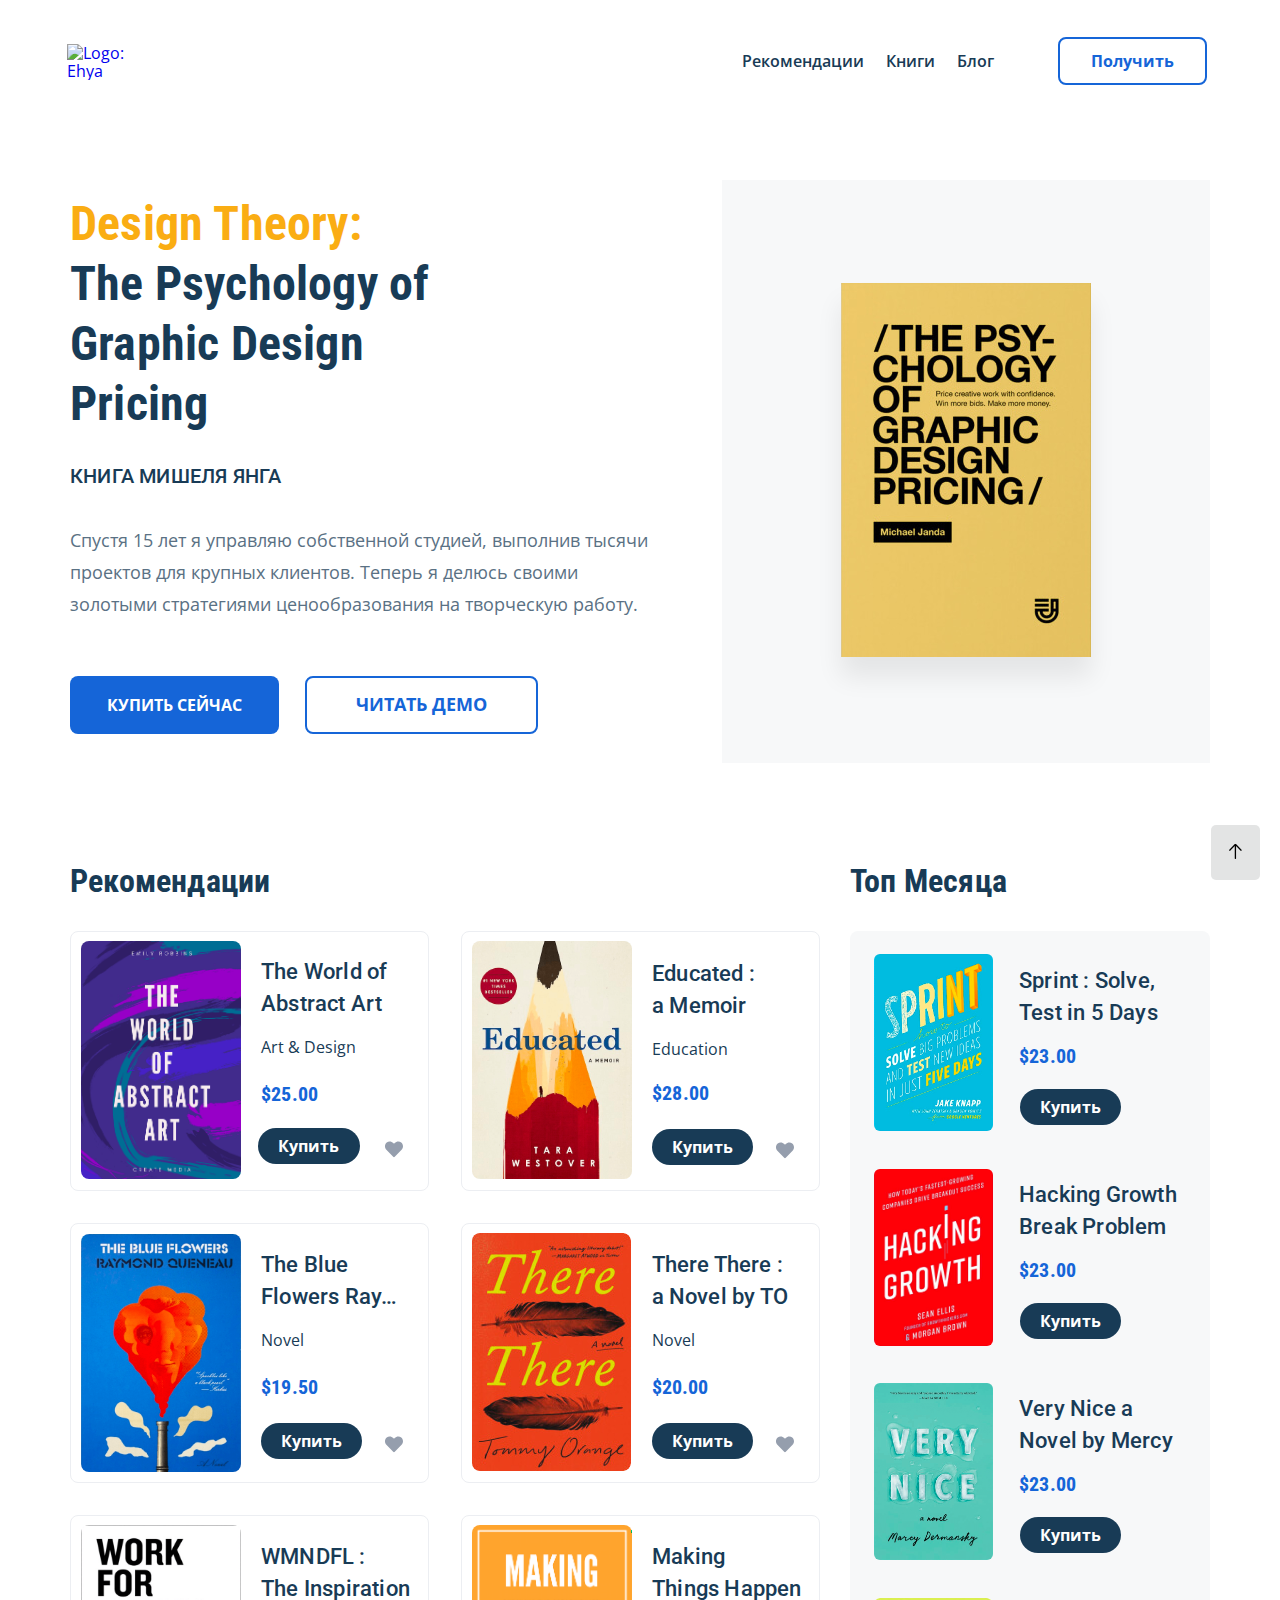
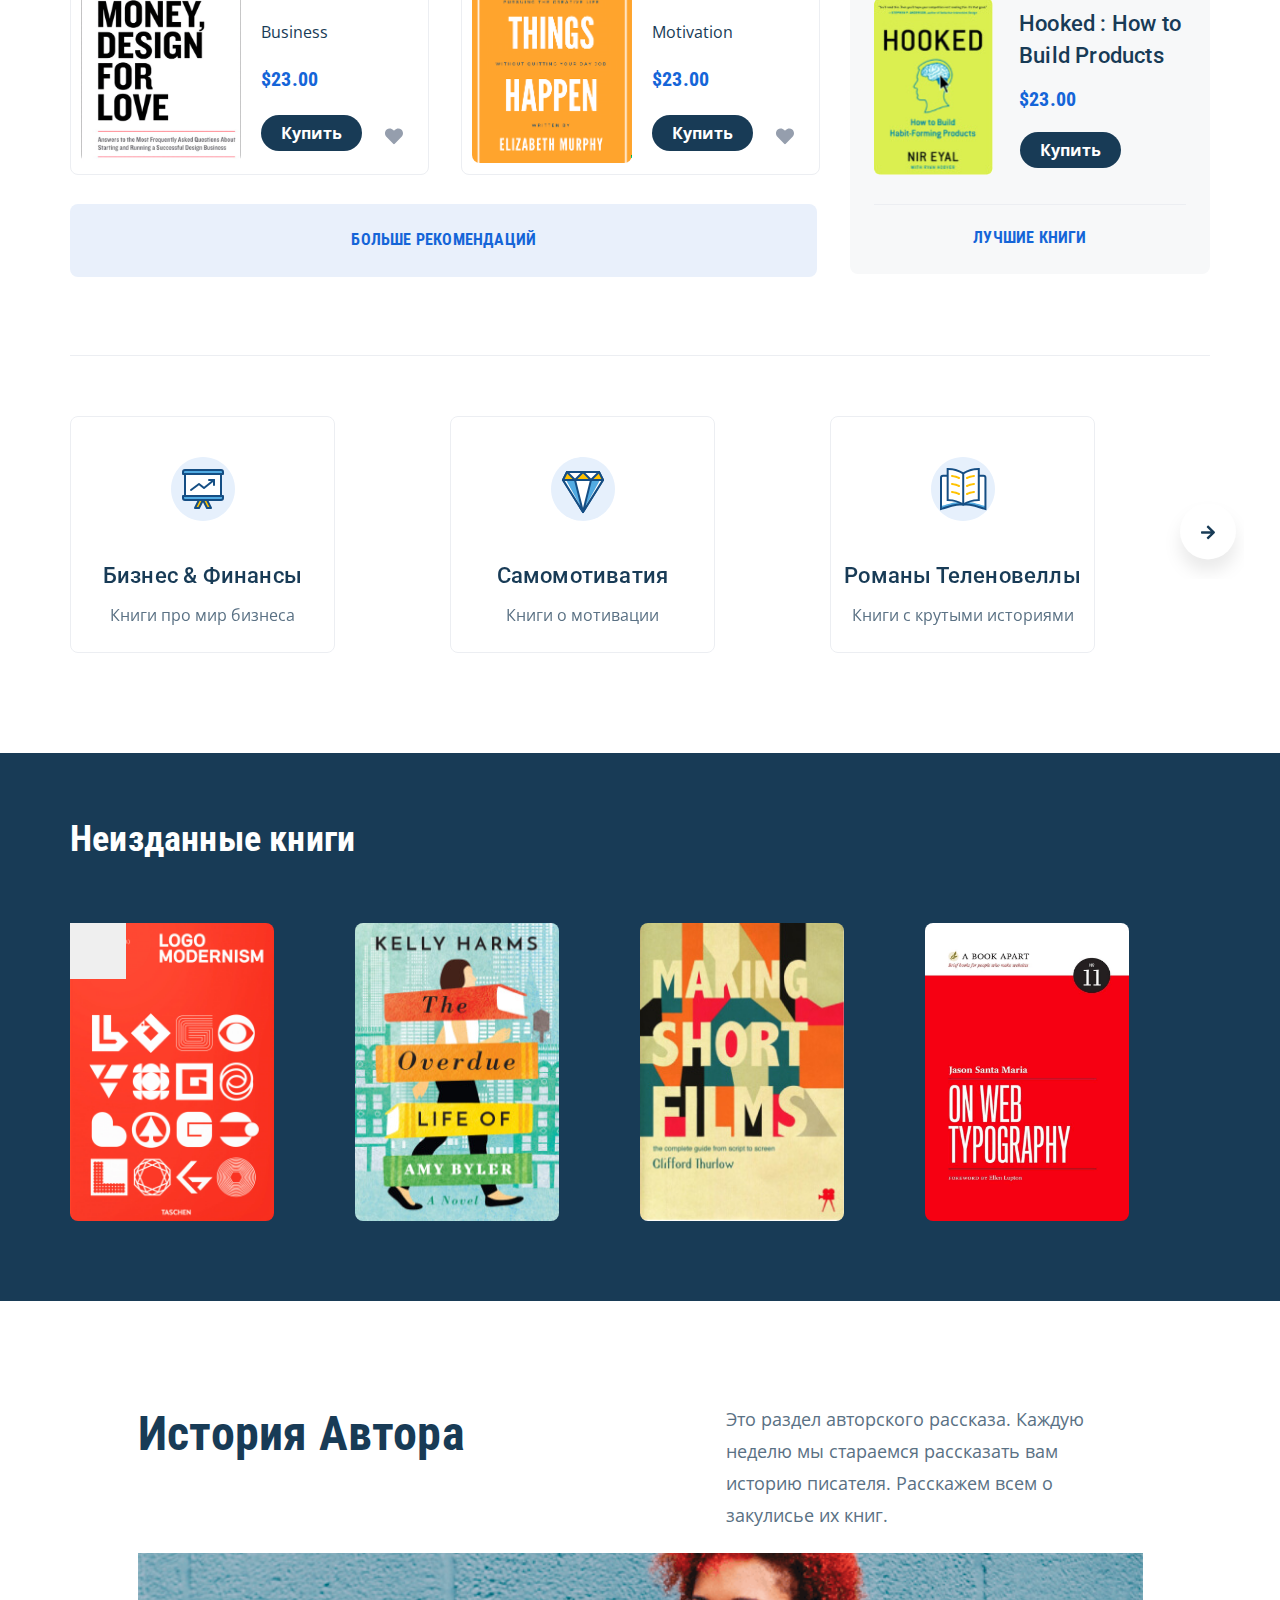
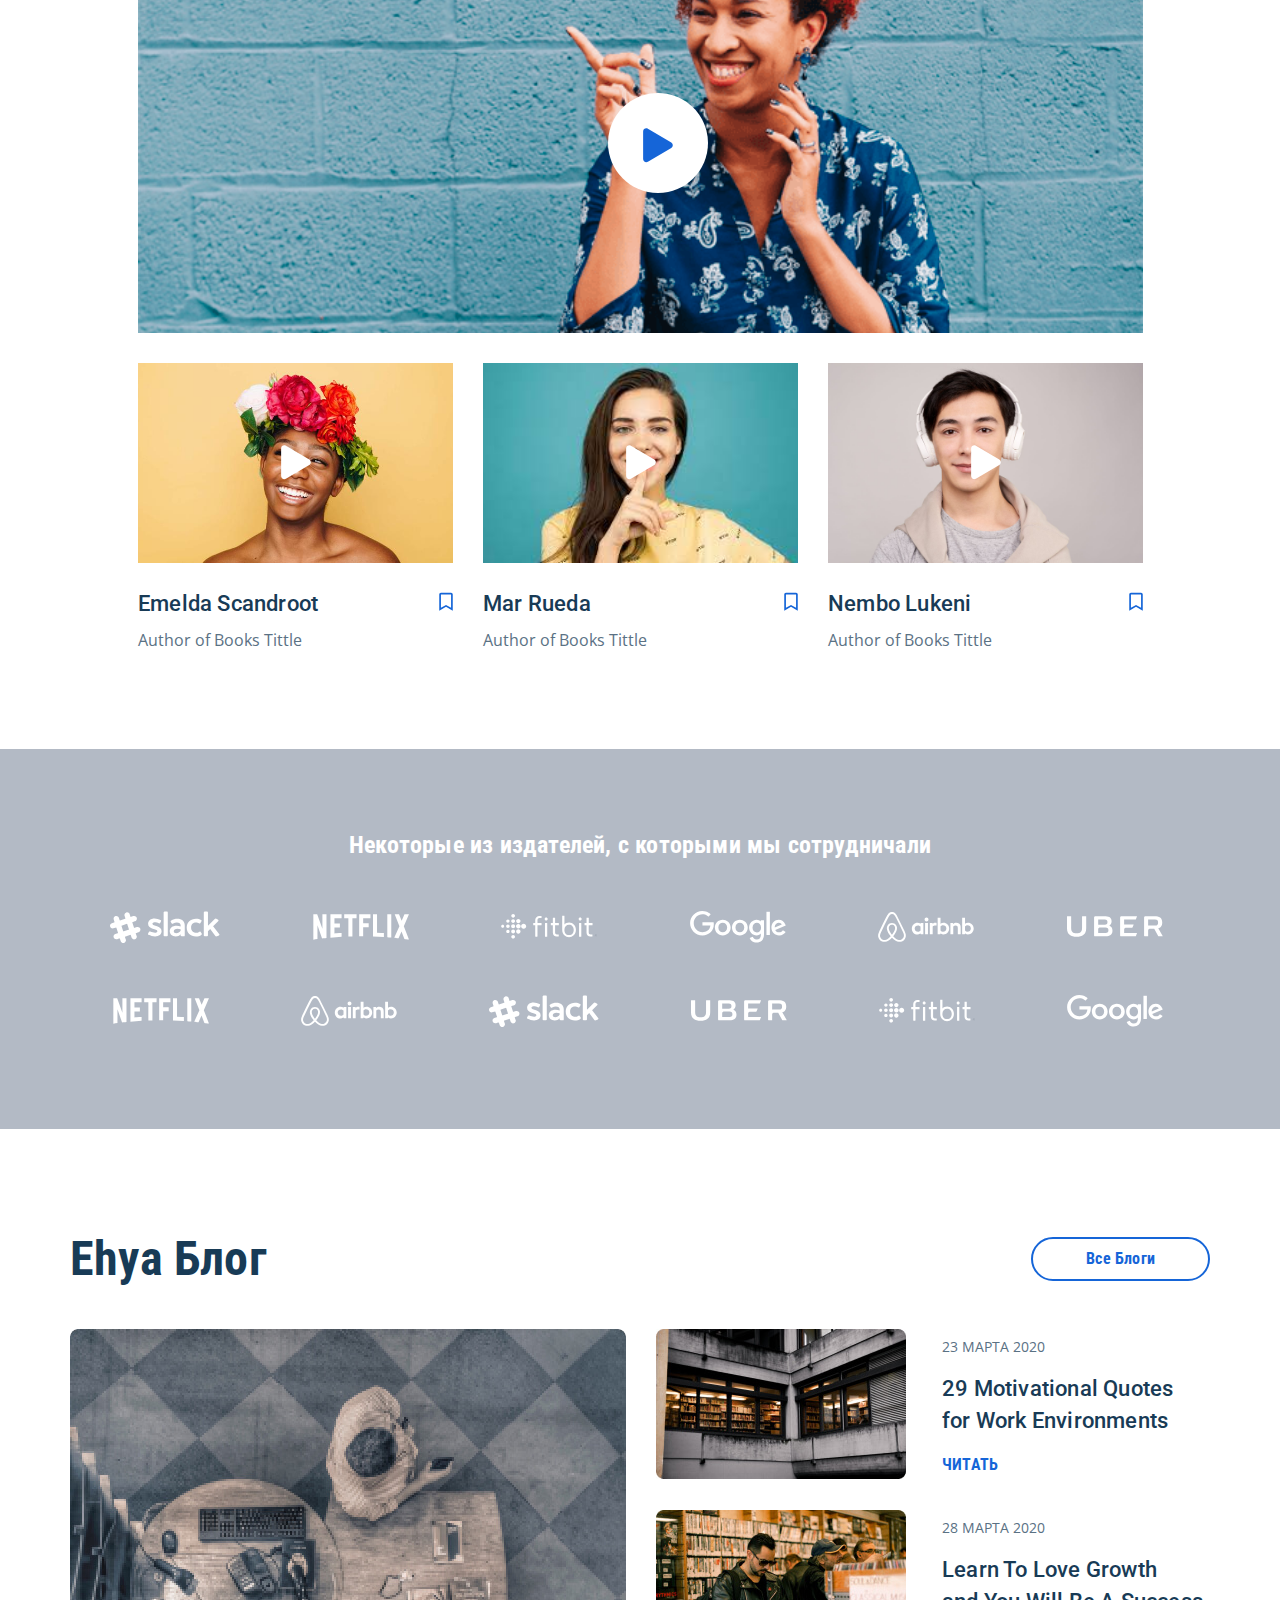
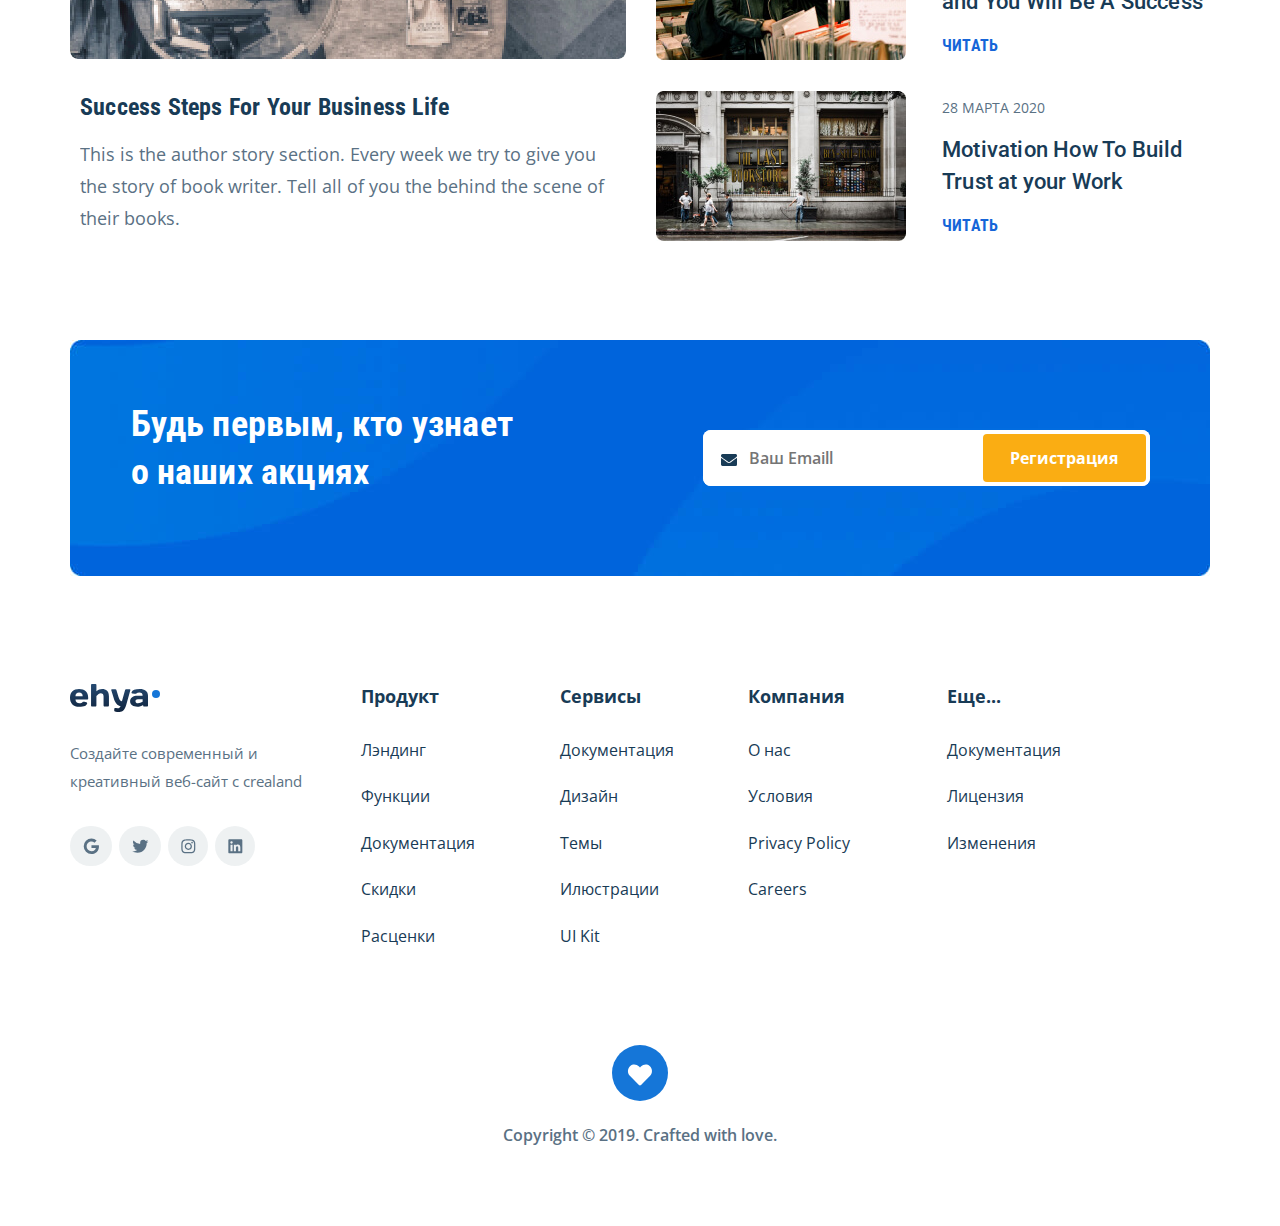
==== commit d391e30b: "add: line category & function click note" ====
--- a/index.html
+++ b/index.html
@@ -4,7 +4,7 @@
 <head>
   <meta charset="UTF-8">
   <meta name="viewport" content="width=device-width, initial-scale=1.0">
-  <title>Ehya</title>
+  <title>Ehya - Design Theory: The Psychology of Graphic Design Pricing</title>
   <link rel="shortcut icon" href="favicon.ico" type="image/x-icon">
   <link
     href="https://fonts.googleapis.com/css2?family=Open+Sans:wght@400;600;700&family=Roboto+Condensed:wght@700&family=Roboto:wght@500&display=swap"
@@ -53,13 +53,11 @@
         <div class="main-info">
           <h1 class="main-info__title "> Design Theory:
           </h1>
-          <h1 class="main-info__title main-info__title--2">The Psychology of <br> Graphic Design Pricing
+          <h1 class="main-info__title main-info__title--2">The Psychology of Graphic Design Pricing
           </h1>
-          <span class="main-info__author">КНИГА МИШЕЛЯ ЯНГА</span> <br>
+          <span class="main-info__author">КНИГА МИШЕЛЯ ЯНГА</span>
           <span class="main-info__subtitle">Спустя 15 лет я управляю собственной студией, выполнив тысячи проектов для
-            крупных
-            клиентов. Теперь я делюсь своими <br>
-            золотыми стратегиями ценообразования на творческую работу.
+            крупных клиентов. Теперь я делюсь своими золотыми стратегиями ценообразования на творческую работу.
           </span>
           <div class="main-info__button">
             <button data-toggle="modal" class="button main__button-one">КУПИТЬ СЕЙЧАС</button>
@@ -95,11 +93,11 @@
                 <span class="card-info__price card-info__price--abstract">$25.00</span>
                 <div class="card-info__button">
                   <button data-toggle="modal" class="card-info__pay card-info__pay--abstract">Купить</button>
-                  <img class="card-info__love card-info__love--abstract iconHeartActive" src="img/heart.svg" alt="iconHeart"></img>
+                  <img class="card-info__love card-info__love--abstract iconHeartActive" src="img/heart.svg"
+                    alt="iconHeart">
                 </div>
                 <!-- /.card-info__button -->
               </div>
-
               <!-- /.card-info -->
             </div>
             <div class="card advice-card advice-card--one">
@@ -114,7 +112,8 @@
                 <span class="card-info__price">$28.00</span>
                 <div class="card-info__button">
                   <button data-toggle="modal" class="card-info__pay">Купить</button>
-                  <img class="card-info__love card-info__love--abstract iconHeartActive" src="img/heart.svg" alt="iconHeart"></img>
+                  <img class="card-info__love card-info__love--abstract iconHeartActive" src="img/heart.svg"
+                    alt="iconHeart">
                 </div>
                 <!-- /.card-info__button -->
               </div>
@@ -134,7 +133,8 @@
                 <span class="card-info__price card-info__price--blue">$19.50</span>
                 <div class="card-info__button">
                   <button data-toggle="modal" class="card-info__pay">Купить</button>
-                  <img class="card-info__love card-info__love--abstract iconHeartActive" src="img/heart.svg" alt="iconHeart"></img>
+                  <img class="card-info__love card-info__love--abstract iconHeartActive" src="img/heart.svg"
+                    alt="iconHeart">
                 </div>
                 <!-- /.card-info__button -->
               </div>
@@ -153,7 +153,8 @@
                 <span class="card-info__price">$20.00</span>
                 <div class="card-info__button">
                   <button data-toggle="modal" class="card-info__pay">Купить</button>
-                  <img class="card-info__love card-info__love--abstract iconHeartActive" src="img/heart.svg" alt="iconHeart"></img>
+                  <img class="card-info__love card-info__love--abstract iconHeartActive" src="img/heart.svg"
+                    alt="iconHeart">
                 </div>
                 <!-- /.card-info__button -->
               </div>
@@ -172,7 +173,8 @@
                 <span class="card-info__price">$23.00</span>
                 <div class="card-info__button">
                   <button data-toggle="modal" class="card-info__pay">Купить</button>
-                  <img class="card-info__love card-info__love--abstract iconHeartActive" src="img/heart.svg" alt="iconHeart"></img>
+                  <img class="card-info__love card-info__love--abstract iconHeartActive" src="img/heart.svg"
+                    alt="iconHeart">
                 </div>
                 <!-- /.card-info__button -->
               </div>
@@ -191,7 +193,8 @@
                 <span class="card-info__price">$23.00</span>
                 <div class="card-info__button">
                   <button data-toggle="modal" class="card-info__pay">Купить</button>
-                  <img class="card-info__love card-info__love--abstract iconHeartActive" src="img/heart.svg" alt="iconHeart"></img>
+                  <img class="card-info__love card-info__love--abstract iconHeartActive" src="img/heart.svg"
+                    alt="iconHeart">
                 </div>
                 <!-- /.card-info__button -->
               </div>
@@ -267,8 +270,45 @@
   <!-- /.recommendations -->
 
   <section class="category">
-    <div class="container container--mw">
+    <div class="container">
       <div class="slider-one single-items">
+        <div class="shape">
+          <a href="#">
+            <div class="shape__card">
+              <img class="shape__image" src="img/iconspace_Presentation.svg" alt="Icon: Presentation">
+              <h3 class="shape__title">Бизнес & Финансы</h3>
+              <div class="shape__info">Книги про мир бизнеса</div>
+            </div>
+          </a>
+        </div>
+        <div class="shape">
+          <a href="#">
+            <div class=" shape__card">
+              <img class="shape__image" src="img/iconspace_Diamond.svg" alt="Icon: Diamond">
+              <h3 class="shape__title">Самомотиватия</h3>
+              <div class="shape__info">Книги о мотивации</div>
+            </div>
+          </a>
+        </div>
+        <div class="shape">
+          <a href="#">
+            <div class="shape__card">
+              <img class="shape__image" src="img/iconspace_Book.svg" alt="Icon: Book">
+              <h3 class="shape__title">Романы Теленовеллы</h3>
+              <div class="shape__info">Книги с крутыми историями</div>
+            </div>
+          </a>
+        </div>
+        <div class="shape">
+          <a href="#">
+            <div class=" shape__card">
+              <img class="shape__image" src="img/iconspace_Group.svg" alt="Icon: Group">
+              <h3 class="shape__title">Навыки будущего</h3>
+              <div class="shape__info">Книги для самоподготовки
+              </div>
+            </div>
+          </a>
+        </div>
         <div class="shape">
           <a href="#">
             <div class=" shape__card">
@@ -287,43 +327,6 @@
             </div>
           </a>
         </div>
-        <div class="shape">
-          <a href="#">
-            <div class=" shape__card">
-              <img class="shape__image" src="img/iconspace_Book.svg" alt="Icon: Book">
-              <h3 class="shape__title">Романы Теленовеллы</h3>
-              <div class="shape__info">Книги с крутыми историями</div>
-            </div>
-          </a>
-        </div>
-        <div class="shape">
-          <a href="#">
-            <div class=" shape__card">
-              <img class="shape__image" src="img/iconspace_Group.svg" alt="Icon: Group">
-              <h3 class="shape__title">Навыки будущего</h3>
-              <div class="shape__info">Книги для самоподготовки
-              </div>
-            </div>
-          </a>
-        </div>
-        <div class="shape ">
-          <a href="#">
-            <div class=" shape__card">
-              <img class="shape__image" src="img/iconspace_Presentation.svg" alt="Icon: Presentation">
-              <h3 class="shape__title">Бизнес & Финансы</h3>
-              <div class="shape__info">Книги про мир бизнеса</div>
-            </div>
-          </a>
-        </div>
-        <div class="shape ">
-          <a href="#">
-            <div class=" shape__card">
-              <img class="shape__image" src="img/iconspace_Diamond.svg" alt="Icon: Diamond">
-              <h3 class="shape__title">Самомотиватия</h3>
-              <div class="shape__info">Книги о мотивации</div>
-            </div>
-          </a>
-        </div>
       </div>
       <!-- /.shape category__shape -->
       <div class="slider-three single-ite">
@@ -347,7 +350,7 @@
         </div>
         <div class="shapes">
           <a href="#">
-            <div class=" shapes__card">
+            <div class="shapes__card">
               <img class="shapes__image" src="img/iconspace_Diamond.svg" alt="Icon: Diamond">
               <h3 class="shapes__title">Самомотиватия</h3>
               <div class="shapes__info">Книги о мотивации</div>
@@ -356,7 +359,7 @@
         </div>
         <div class="shapes">
           <a href="#">
-            <div class=" shapes__card">
+            <div class="shapes__card">
               <img class="shapes__image" src="img/iconspace_Group.svg" alt="Icon: Group">
               <h3 class="shapes__title">Навыки будущего</h3>
               <div class="shapes__info">Книги для самоподготовки
@@ -366,7 +369,7 @@
         </div>
         <div class="shapes">
           <a href="#">
-            <div class=" shapes__card">
+            <div class="shapes__card">
               <img class="shapes__image" src="img/iconspace_Presentation.svg" alt="Icon: Presentation">
               <h3 class="shapes__title">Бизнес & Финансы</h3>
               <div class="shapes__info">Книги про мир бизнеса</div>
@@ -375,7 +378,7 @@
         </div>
         <div class="shapes">
           <a href="#">
-            <div class=" shapes__card">
+            <div class="shapes__card">
               <img class="shapes__image" src="img/iconspace_Diamond.svg" alt="Icon: Diamond">
               <h3 class="shapes__title">Самомотиватия</h3>
               <div class="shapes__info">Книги о мотивации</div>
@@ -384,11 +387,9 @@
         </div>
       </div>
       <!-- /.slider-three single-ite -->
-      <div class="category__line"></div>
     </div>
     <!-- /.container -->
   </section>
-  <!-- /.category -->
   <!-- /.category -->
   <section class="unreleased">
     <div class="container container--mw">
@@ -445,27 +446,26 @@
         <div class="story-writer">
           <div class="history story-writer__history">
             <div class="history__video history__video--bg-1" id="player-1">
-              <!-- / <img src="img/history-1.jpg" alt="" class="history__image"> -->
-              <img src="img/play-history.svg" alt="" class="history__icon history__icon--bg-1">
+              <img src="img/play-history.svg" alt="history" class="history__icon history__icon--bg-1">
             </div>
             <div class="history__top">
               <h4 class="history__title">Emelda Scandroot</h4>
-              <img src="img/note.svg" alt="" class="history__note history__note--one">
+              <img src="img/note.svg" alt="note" class="history__note history__note--one iconNoteActive">
             </div>
             <span class="history__text">Author of Books Tittle</span>
-            <img src="img/note.svg" alt="" class="history__note history__note--none">
+            <img src="img/note.svg" alt="note" class="history__note history__note--none iconNoteActive">
           </div>
           <div class="history story-writer__history">
             <div class="history__video history__video--bg-2" id="player-2">
               <!-- / <img src="img/history-1.jpg" alt="" class="history__image"> -->
-              <img src="img/play-history.svg" alt="" class="history__icon history__icon--bg-2">
+              <img src="img/play-history.svg" alt="history" class="history__icon history__icon--bg-2">
             </div>
             <div class="history__top">
               <h4 class="history__title">Mar Rueda</h4>
-              <img src="img/note.svg" alt="" class="history__note history__note--one">
+              <img src="img/note.svg" alt="note" class="history__note history__note--one iconNoteActive">
             </div>
             <span class="history__text">Author of Books Tittle</span>
-            <img src="img/note.svg" alt="" class="history__note history__note--none">
+            <img src="img/note.svg" alt="note" class="history__note history__note--none iconNoteActive">
           </div>
           <div class="history story-writer__history story-writer__history--none">
             <div class="history__video history__video--bg-3" id="player-3">
@@ -474,10 +474,10 @@
             </div>
             <div class="history__top">
               <h4 class="history__title">Nembo Lukeni</h4>
-              <img src="img/note.svg" alt="" class="history__note history__note--one">
+              <img src="img/note.svg" alt="" class="history__note history__note--one iconNoteActive">
             </div>
             <span class="history__text">Author of Books Tittle</span>
-            <img src="img/note.svg" alt="" class="history__note history__note--none">
+            <img src="img/note.svg" alt="" class="history__note history__note--none iconNoteActive">
           </div>
 
 
@@ -628,7 +628,8 @@
                 alt="Icon:twitter"> </a>
             <a target="blank" href="https://www.instagram.com/" class="footer__link"> <img src="img/inst-icon.svg"
                 alt="Icon:inst"> </a>
-            <a target="blank" href="https://linkedin.com/" class="footer__link"> <img src="img/in-icon.svg" alt="Icon:in"> </a>
+            <a target="blank" href="https://linkedin.com/" class="footer__link"> <img src="img/in-icon.svg"
+                alt="Icon:in"> </a>
           </div>
           <!-- /.footer__social-link -->
         </div>
--- a/css/style.css
+++ b/css/style.css
@@ -1,2 +1,2 @@
-*{box-sizing:border-box}body{font-family:'Open Sans', serif;background-color:#fff;color:#183B56;margin:0}.container{max-width:1140px;margin:auto}img{max-width:100%}.button{cursor:pointer}.button:hover{background-color:#1565D8;color:#fff}button:hover{background:#1565D8;color:#fff}a{text-decoration:none;cursor:pointer}a:hover{color:#1565D8}a:active{color:#183B56}/*! normalize.css v8.0.1 | MIT License | github.com/necolas/normalize.css */html{line-height:1.15;-webkit-text-size-adjust:100%}body{margin:0}main{display:block}h1{font-size:2em;margin:0.67em 0}hr{box-sizing:content-box;height:0;overflow:visible}pre{font-family:monospace, monospace;font-size:1em}a{background-color:transparent}abbr[title]{border-bottom:none;text-decoration:underline;text-decoration:underline dotted}b,strong{font-weight:bolder}code,kbd,samp{font-family:monospace, monospace;font-size:1em}small{font-size:80%}sub,sup{font-size:75%;line-height:0;position:relative;vertical-align:baseline}sub{bottom:-0.25em}sup{top:-0.5em}img{border-style:none}button,input,optgroup,select,textarea{font-family:inherit;font-size:100%;line-height:1.15;margin:0}button,input{overflow:visible}button,select{text-transform:none}button,[type="button"],[type="reset"],[type="submit"]{-webkit-appearance:button}button::-moz-focus-inner,[type="button"]::-moz-focus-inner,[type="reset"]::-moz-focus-inner,[type="submit"]::-moz-focus-inner{border-style:none;padding:0}button:-moz-focusring,[type="button"]:-moz-focusring,[type="reset"]:-moz-focusring,[type="submit"]:-moz-focusring{outline:1px dotted ButtonText}fieldset{padding:0.35em 0.75em 0.625em}legend{box-sizing:border-box;color:inherit;display:table;max-width:100%;padding:0;white-space:normal}progress{vertical-align:baseline}textarea{overflow:auto}[type="checkbox"],[type="radio"]{box-sizing:border-box;padding:0}[type="number"]::-webkit-inner-spin-button,[type="number"]::-webkit-outer-spin-button{height:auto}[type="search"]{-webkit-appearance:textfield;outline-offset:-2px}[type="search"]::-webkit-search-decoration{-webkit-appearance:none}::-webkit-file-upload-button{-webkit-appearance:button;font:inherit}details{display:block}summary{display:list-item}template{display:none}[hidden]{display:none}.logo{margin-top:2px;margin-left:-3px;width:90px}.navbar-top{padding-top:37px;padding-bottom:37px;display:flex;align-items:center;justify-content:space-between}.navbar-top__menu-button{display:none}.navbar-bottom{margin-right:52px;margin-left:auto}.navbar-menu{list-style-type:none;margin:0;display:flex;align-items:center;justify-content:space-between;padding-left:0}.navbar-menu__link{font-style:normal;font-weight:600;font-size:16px;line-height:22px;text-align:center;text-decoration:none;margin-right:12px;margin-left:10px;color:#183B56}.navbar-menu__item-mobile-visible{display:none}.navbar__button{margin-right:3px;padding:11px 31px;text-decoration:none;border:2px solid #1565D8;box-sizing:border-box;border-radius:8px;font-style:normal;font-weight:bold;font-size:16px;line-height:22px;text-align:center;color:#1565D8}.navbar__button_mobile_visible{display:none}.image-book{width:250px;max-width:none;z-index:10;background:rgba(0,0,0,0.0001);box-shadow:0px 20px 24px rgba(0,0,0,0.08)}.main{padding-top:58px;padding-bottom:40px}.main-grid{display:flex;align-items:center;justify-content:space-between}.main-image{padding:103px 119px;background:#f7f8f9}.main-info__title{font-family:Roboto Condensed;font-style:normal;font-weight:bold;font-size:48px;line-height:60px;letter-spacing:0.2px;color:#FAAD13;margin-bottom:0;margin-top:0}.main-info__title--2{color:inherit;margin-top:0;margin-bottom:30px}.main-info__author{font-family:Roboto;font-style:normal;font-weight:500;font-size:20px;line-height:24px;letter-spacing:0.2px;margin-bottom:36px;display:inline-block}.main-info__subtitle{font-style:normal;font-weight:normal;font-size:18px;line-height:32px;color:#5A7184;margin-bottom:53px;display:inline-block;max-width:585px;max-height:162px;overflow:auto}.main-info__button{margin-bottom:16px}.main__button-one{font-style:normal;font-weight:bold;font-size:16px;line-height:22px;text-align:center;color:#fff;padding:18px 37px;border-radius:8px;background:#1565D8;border:0;margin-right:22px}.main__button-one:hover{background:#fff;color:#1565D8;border:1px solid #1565D8}.main__button-one:active{background:#1565D8;color:#fff}.main__button-two{padding:16px 49px;padding-top:14px;text-decoration:none;border:2px solid #1565D8;box-sizing:border-box;border-radius:8px;font-style:normal;font-weight:bold;font-size:18px;line-height:25px;text-align:center;color:#1565D8}.main__button-two:hover{background:#1565D8;color:#fff}.main__button-two:active{background:#fff;color:#1565D8}.recommendations{padding-top:58px;padding-bottom:20px}.advice{max-width:760px;margin-right:25px}.advice__button{font-family:Roboto Condensed;font-style:normal;font-weight:bold;font-size:16px;line-height:20px;text-align:center;letter-spacing:0.2px;padding-top:26px;padding-bottom:27px;color:#1565D8;background-color:#e9f0fb;width:99%;border:none;border-radius:8px;text-transform:uppercase;cursor:pointer}.advice__title{font-family:Roboto Condensed;font-style:normal;font-weight:bold;font-size:32px;line-height:40px;letter-spacing:0.2px;margin-bottom:30px;margin-top:0}.advice-wrapper{display:flex;flex-wrap:wrap;gap:32px;margin-bottom:29px}.card{display:flex;align-items:center;padding:9px 15px 7px 10px;border:1px solid #ECEEF2;border-radius:8px}.card__image{margin-right:20px}.card__book{object-fit:cover;object-position:top center;width:160px;height:238px;border-radius:8px}.card__book--abstract{object-fit:cover;object-position:center center}.card__book--blue{margin-top:1px}.card__book--there{margin-left:-0.5px}.card-info{width:152px;display:flex;flex-direction:column}.card-info__title{font-family:Roboto;font-style:normal;font-weight:500;font-size:22px;line-height:32px;letter-spacing:0.2px;margin:0;margin-bottom:16px}.card-info__title--abstract{margin-top:-4px}.card-info__title--memoir{margin-top:-2px}.card-info__title--blue{margin-top:-4px}.card-info__about{font-style:normal;font-weight:normal;font-size:16px;line-height:22px;margin-bottom:24px;display:inline-block}.card-info__about--memoir{margin-bottom:21px}.card-info__price{font-family:Roboto Condensed;font-style:normal;font-weight:bold;font-size:20px;line-height:24px;letter-spacing:0.2px;color:#1565D8;margin-bottom:24px;display:inline-block}.card-info__price--abstract{margin-bottom:20px}.card-info__price--blue{margin-bottom:24px}.card-info__button{display:flex;align-items:center}.card-info__pay{font-style:normal;font-weight:bold;font-size:16px;line-height:22px;text-align:center;background:#183B56;color:#fff;border-radius:2000px;border:none;padding:7px 20px;margin-right:22px;cursor:pointer}.card-info__pay--abstract{padding:7px 21px 7px 20px;margin-top:2px;margin-right:24px;margin-left:-3px}.card-info__pay:hover{background:#1565D8}.card-info__love{margin-top:4px;width:19px;height:17px;cursor:pointer}.card-info__love-active{background-color:#fff}.card-info__love--abstract{margin-top:8px}.month{display:flex;align-items:center;margin-bottom:34px}.month__image{margin-right:26px}.month-info{display:flex;flex-direction:column;width:166px}.month-info__title{font-family:Roboto;font-style:normal;font-weight:500;font-size:22px;line-height:32px;letter-spacing:0.2px;margin:0;margin-bottom:15px}.month-info__price{font-family:Roboto Condensed;font-style:normal;font-weight:bold;font-size:20px;line-height:24px;letter-spacing:0.2px;color:#1565D8;margin-bottom:22px;display:inline-block}.month-info__price--top-month{margin-bottom:21px}.month-info__pay{font-style:normal;font-weight:bold;font-size:16px;line-height:22px;text-align:center;background:#183B56;color:#fff;border-radius:2000px;border:none;padding:7px 20px;width:62%;cursor:pointer}.month-info__pay--top-month{margin-left:1px;width:61%}.month-info__pay:hover{background:#1565D8}.month__book{width:119px;height:177px;border-radius:5.96628px}.top__month-last{margin-bottom:26px}.top__month-line{width:312px;height:1px;background-color:#ECEEF2}.top__month-button{font-family:Roboto Condensed;font-style:normal;font-weight:bold;font-size:16px;line-height:20px;text-align:center;letter-spacing:0.2px;margin-top:23px;margin-bottom:2px;color:#1565D8;text-decoration:none}.top__title{font-family:Roboto Condensed;font-style:normal;font-weight:bold;font-size:32px;line-height:40px;letter-spacing:0.2px;margin-bottom:30px;margin-top:0}.top-wrapper{display:flex;flex-direction:column;padding:23px 24px 24px 24px;background:#f7f8f9;border-radius:8px}.recommendations-blocks{display:flex;justify-content:space-between}.iconHeartInactive{filter:invert(26%) sepia(72%) saturate(6113%) hue-rotate(352deg) brightness(94%) contrast(131%)}.partners{padding-top:80px;padding-bottom:99px;background:#B3BAC5}.partners__title{margin:0;margin-bottom:50px;font-family:Roboto Condensed;font-style:normal;font-weight:bold;font-size:24px;line-height:32px;text-align:center;letter-spacing:0.2px;color:#fff}.partners-list{display:flex;align-items:center;flex-wrap:wrap;justify-content:space-between;gap:49px 65px;margin-right:47px;margin-left:40px}.partners__logotype-netflix{padding-left:3px}.newsletter{position:relative;padding:60px 0px 80px 0px;background-image:url(../img/Base.jpg);width:100%;border-radius:12px;background-repeat:no-repeat;background-position:center;background-size:auto}.newsletter__title{font-family:Roboto Condensed;font-style:normal;font-weight:bold;font-size:36px;line-height:48px;letter-spacing:0.2px;color:#fff}.newsletter-wrapper{position:relative;display:flex;align-items:center;justify-content:space-between;max-width:1019px;margin:auto}.subscribe{margin-top:19px;position:relative;width:447px;height:56px;border-radius:8px;background-color:#fff}.subscribe__input{border-radius:8px;position:absolute;width:447px;padding-left:46px;padding-right:169px;height:56px;top:0;border:none;font-style:normal;font-weight:600;font-size:16px;line-height:22px;color:#959EAD;outline:none}.subscribe__button{position:absolute;right:4px;top:4px;height:48px;border:none;background-color:#FAAD13;color:#fff;width:163px;font-style:normal;font-weight:bold;font-size:16px;line-height:22px;text-align:center;overflow:hidden;border-radius:4px;cursor:pointer}.subscribe__icon{position:absolute;left:18px;top:24px}.invalide{padding-left:46px;padding-right:180px;position:absolute;bottom:-15px;font-size:12px;color:#EC1F46}.invalid{font-size:14px;color:#EC1F46}.footer{padding-top:78px;padding-bottom:80px}.footer-wrapper{display:grid;align-items:start;grid-template-columns:240px 13% 12% 13% 13%;gap:0px 51px}.footer__logo{display:inline-block;margin-bottom:24px}.footer__text{font-style:normal;font-weight:normal;font-size:15px;line-height:28px;color:#5A7184;margin-bottom:31px;display:inline-block}.footer__social-network{max-width:240px;display:flex;flex-direction:column;justify-content:center}.footer__social-link{display:flex;align-items:center;justify-content:space-between;max-width:185px;margin-right:0}.footer__title{margin-bottom:18px;margin-top:0;font-style:normal;font-weight:bold;font-size:18px;line-height:25px}.footer__ul{padding:0;margin:0;list-style:none}.footer__link{text-decoration:none;color:inherit}.footer__item{display:flex;align-items:flex-start;text-decoration:none;font-style:normal;font-weight:normal;font-size:16px;line-height:290%}.footer-bottom{margin-top:86px;display:flex;flex-direction:column;justify-content:center;align-items:center}.footer__copyright{margin-top:23px;font-style:normal;font-weight:600;font-size:16px;line-height:22px;text-align:center;color:#5A7184}.blog{padding-top:100px;padding-bottom:66px}.blog-grid{display:flex;justify-content:space-between}.blog-top{display:flex;align-items:center;justify-content:space-between;margin-bottom:40px}.blog-top__title{font-family:Roboto Condensed;font-style:normal;font-weight:bold;font-size:48px;line-height:60px;letter-spacing:0.2px;color:#183B56}.blog-top__button{padding:10px 53px;text-decoration:none;border:2px solid #1565D8;box-sizing:border-box;border-radius:22px;font-family:Roboto Condensed;font-style:normal;font-weight:bold;font-size:16px;line-height:20px;text-align:center;letter-spacing:0.2px;color:#1565D8}.blog-left__title{font-family:Roboto Condensed;font-style:normal;font-weight:bold;font-size:24px;line-height:32px;letter-spacing:0.2px;color:#183B56;margin:28px 0 15px 10px}.blog-left__text{font-style:normal;font-weight:normal;font-size:18px;line-height:32px;color:#5A7184;margin-left:10px;display:inline-block;max-width:530px;margin-bottom:7px;max-height:96px;overflow:auto}.blog-left__image{border-radius:8px}.blog-media{display:none}.blog-media__button{padding:10px 53px;text-decoration:none;border:2px solid #1565D8;box-sizing:border-box;border-radius:22px;font-family:Roboto Condensed;font-style:normal;font-weight:bold;font-size:16px;line-height:20px;text-align:center;letter-spacing:0.2px;color:#1565D8}.blog-right{display:flex;flex-direction:column;justify-content:space-between}.article{display:flex;align-items:center;justify-content:space-between;width:552px}.article-info{display:flex;flex-direction:column;width:268px}.article-info__date{font-style:normal;font-weight:normal;font-size:14px;line-height:20px;color:#5A7184}.article-info__title{font-family:Roboto;font-style:normal;font-weight:500;font-size:22px;line-height:32px;letter-spacing:0.2px;margin:16px 0px 18px 0px}.article-info__button{text-decoration:none;color:#1565D8;font-family:Roboto Condensed;font-style:normal;font-weight:bold;font-size:16px;line-height:20px;letter-spacing:0.2px}.article-card{margin-left:-2px}.thank{padding-top:100px;padding-bottom:100px}.thank-list__title{font-family:Roboto Condensed;font-style:normal;font-weight:bold;font-size:35px;line-height:60px}.thank-list__text{margin-bottom:30px}.thank-list__button{margin-right:3px;padding:11px 31px;text-decoration:none;border:2px solid #1565D8;box-sizing:border-box;border-radius:8px;font-style:normal;font-weight:bold;font-size:16px;line-height:22px;text-align:center;color:#1565D8}.margin{margin-left:66px;margin-right:65px}.story{padding-top:102px;padding-bottom:98px}.story-top{display:flex;justify-content:space-between;margin-bottom:22px}.story-top__title{font-family:Roboto Condensed;font-style:normal;font-weight:bold;font-size:48px;line-height:60px;letter-spacing:0.2px;margin:0;margin-top:1px;margin-left:2px}.story-top__text{font-style:normal;font-weight:normal;font-size:18px;line-height:32px;color:#5A7184;max-width:382px;margin-right:37px;max-height:130px;overflow:auto}.story-author{display:flex;align-items:center;width:1005px;height:380px;margin:auto;margin-bottom:30px}.story-author__image{width:100%;height:100%;object-fit:cover}.story-author__icon{position:absolute;left:47.5%;cursor:pointer}.story-writer{margin-left:2px;margin-right:2px;display:flex;align-items:center;justify-content:space-between}.history__icon{position:absolute;display:flex;justify-content:space-between}.history__top{display:flex;justify-content:space-between}.history__video{width:315px;height:200px;display:flex;align-items:center;justify-content:space-around;background-size:cover;background-position:center center;cursor:pointer}.history__video--bg-1{background-image:url(../img/history-1.jpg)}.history__video--bg-2{background-image:url(../img/history-3.jpg)}.history__video--bg-3{background-image:url(../img/history-2.jpg)}.history__note{margin-top:12px}.history__note--none{display:none}.history__title{font-family:Roboto;font-style:normal;font-weight:500;font-size:22px;line-height:32px;letter-spacing:0.2px;margin-top:25px;margin-bottom:9px}.history__text{font-style:normal;font-weight:normal;font-size:16px;line-height:22px;color:#5A7184}.cover__book{width:204px;height:298px;border-radius:8px}.slider-two{background:#183B56;display:flex;justify-content:space-between;position:relative}.slider-two .slick{text-align:center}.slider-two .slick-arrow{position:absolute;z-index:10;width:54px;padding:28px;font-size:0px;border:none}.slider-two .slick-prev{background:url(../img/prev-slick.svg);cursor:pointer;background-repeat:no-repeat;background-color:transparent;left:86%;transform:translate(0, -204%) rotate(180deg)}.slider-two .slick-next{background:url(../img/prev-slick.svg);cursor:pointer;background-repeat:no-repeat;background-color:transparent;left:93%;transform:translate(0, -204%)}.slider-two .slick-disabled{opacity:0.1}.unreleased{padding-top:62px;padding-bottom:80px;background-color:#183B56}.unreleased__title{font-family:Roboto Condensed;font-style:normal;font-weight:bold;font-size:36px;line-height:48px;letter-spacing:0.2px;color:#fff;margin-top:0;margin-bottom:60px}.category{padding-top:121px;padding-bottom:97px}.shape__card{width:265px;height:240px;border:1px solid #ECEEF2;box-sizing:border-box;border-radius:8px;padding:40px 0 0 0}.shape__image{margin:auto}.shape__title{font-family:Roboto;font-style:normal;font-weight:500;font-size:22px;line-height:32px;text-align:center;letter-spacing:0.2px;margin-top:39px;margin-bottom:12px;color:#183B56}.shape__info{font-weight:normal;font-size:16px;line-height:22px;text-align:center;color:#5A7184}.slider-one .slick-arrow{position:absolute;z-index:10;width:56px;padding:40px;font-size:0px;border:none}.slider-one .slick-prev{background:url(../img/prev-category.svg);cursor:pointer;background-repeat:no-repeat;background-color:transparent;left:0%;transform:translate(-54%, 107%)}.slider-one .slick-next{background:url(../img/next-category.svg);cursor:pointer;background-repeat:no-repeat;background-color:transparent;left:96%;transform:translate(0, -192%)}.slider-one .slick-disabled{opacity:0.00}.slider-three{display:none}.slider-three .slick-arrow{position:absolute;z-index:10;width:56px;padding:40px;font-size:0px;border:none}.slider-three .slick-prev{background:url(../img/prev-category.svg);cursor:pointer;background-repeat:no-repeat;background-color:transparent;left:-4%;top:100%}.slider-three .slick-next{background:url(../img/next-category.svg);cursor:pointer;background-repeat:no-repeat;background-color:transparent;left:82%}.slider-three .slick-disabled{opacity:0.25}.modal__overlay{left:0;top:0;right:0;bottom:0;position:fixed;background-color:rgba(0,40,255,0.39);z-index:120;visibility:hidden;opacity:0;transition:opacity 0.2s}.modal__overlay--visible{visibility:visible;opacity:1}.modal__dialog{position:fixed;top:47%;left:50%;max-width:478px;padding:34px 88px 34px 88px;background-color:#183B56;transform:translate(-50%, -51%);color:#fff;border-radius:8px;z-index:130;visibility:hidden;opacity:0;transition:opacity 0.5s}.modal__dialog--visible{visibility:visible;opacity:1}.modal__title{font-family:Roboto Condensed;font-style:normal;font-weight:bold;font-size:25px;line-height:30px;margin-bottom:14px;text-transform:uppercase;text-align:center;margin-top:0px}.modal__close{position:absolute;right:18px;top:17px;text-decoration:none;cursor:pointer}.modal__input{width:100%;margin-top:15px;font-style:normal;font-weight:normal;font-size:11px;line-height:15px;background-color:#fff;border-radius:4px;border:none;padding:0 23px;height:49px;outline:none}.modal__button{min-width:160px;min-height:50px;padding:18px;font-style:normal;font-weight:bold;font-size:12px;line-height:15px;color:#1565D8;background-color:#fff;border:none;border-radius:4px;cursor:pointer;text-align:center;margin:auto;margin-top:15px}.modal__form{display:flex;align-items:center;justify-content:space-between;flex-wrap:wrap}.modal__open{overflow:hidden}.upstairs{position:fixed;bottom:20px;right:20px;padding:18px;border-radius:5px;background-color:#9b9ea148;cursor:pointer}@media (max-width: 1440px){.container--mw{margin-left:150px;margin-right:125px}}@media (max-width: 1200px){.container{max-width:960px}.main-image{padding:70px 65px}.main-info__subtitle{max-width:400px}.partners__logotype--none{display:none}.partners-list{margin-left:0;margin-right:0}.article{width:390px}.article-info{width:230px}.article-info__title{margin:3px 0 3px 0}.article-card{width:150px;height:140px}.article-card__image{width:100%;height:100%;object-fit:cover;border-radius:8px}.story-author{width:100%}.history__video{width:200px}.recommendations-blocks{justify-content:space-around}.advice-wrapper{flex-direction:column}.advice-card--two{display:none}.advice__button{width:100%}.slider-two .slick-prev{left:70%;transform:translate(0, -204%) rotate(180deg)}.slider-two .slick-next{left:80%;transform:translate(0, -204%)}}@media (max-width: 1070px){.slider-one .slick-list{margin-left:50px}}@media (max-width: 992px){.navbar__button:hover{color:#1565D8}.navbar__button:active{color:#1565D8}.container{max-width:767px}.main-image{padding:17px 15px}.main-info__subtitle{max-width:400px}.main__button-one:hover{background:#1565D8}.main__button-one:active{background:#1565D8}.main__button-two:hover{color:#1565D8}.main__button-two:active{color:#1565D8}.image-book{max-width:200px}.partners-list{gap:18px}.subscribe__input{width:350px}.subscribe__button{width:120px}.newsletter{padding:40px 0;background-size:cover;border-radius:0}.footer-wrapper{grid-template-columns:repeat(3, minmax(min-content, 1fr));grid-auto-rows:minmax(35px, min-content);gap:20px 51px}.footer__social-network{grid-row:1/3}.footer-bottom{display:none}.footer__link:hover{color:inherit}.blog-grid{flex-direction:column;align-items:center}.blog-top{display:unset}.blog-top__button{display:none}.blog-top__title{text-align:center;margin-bottom:40px}.blog-media{display:block;display:flex;justify-content:center}.blog-media__button{width:30%}.blog-right{width:70%}.article{width:100%}.article-card{margin-bottom:20px}.article-info{width:60%}.shapes__card{width:250px;height:182px;padding-top:20px;border:1px solid #ECEEF2;border-radius:8px}.shapes__image{width:36px;height:36px;margin:auto}.shapes__title{font-family:Roboto Condensed;font-weight:bold;font-size:16px;line-height:20px;text-align:center;margin-top:16px;margin-bottom:10px;color:#183B56}.shapes__info{font-weight:normal;font-size:12px;line-height:20px;text-align:center;color:#5A7184}.slider-one{display:none;position:absolute}.slider-three{display:block !important}.shapes__card{margin-bottom:20px}.modal__dialog{padding:25px 40px 25px 40px}.card-info__pay:hover{background:#183B56}.month-info__pay:hover{background:#183B56}}@media (max-width: 800px){.container{max-width:576px}.navbar-menu{margin-right:15px}.main-image{padding:3px 3px}.main-info__subtitle{font-size:16px;line-height:23px;margin-bottom:17px}.main-info__title{font-size:32px;line-height:40px;letter-spacing:0.2px;margin-bottom:0px}.main-info__title--2{margin-bottom:24px}.main-info__author{font-size:16px;line-height:24px;margin-bottom:32px}.main-info__button{display:flex;flex-wrap:wrap}.main__button-one{padding:9px 20px;font-size:16px;line-height:22px;margin-bottom:15px}.main__button-two{padding:9px 28px;font-size:16px;line-height:22px}.image-book{max-width:200px}.partners-list{gap:20px 70px}.subscribe__button{font-size:12px;line-height:18px;width:90px}.subscribe__input{padding-right:100px}.newsletter__title{font-size:25px;line-height:25px}.footer__item{line-height:190%}.blog-media__button{width:50%}.blog-right{width:95%}.margin{margin-left:0;margin-right:0}.story{padding-top:44px;padding-bottom:39px}.story-top{flex-direction:column;align-items:center}.story-top__title{font-size:28px;line-height:36px;text-align:center;letter-spacing:0.2px;margin-bottom:22px}.story-top__text{font-size:18px;line-height:25px;text-align:center;margin-right:0;margin-bottom:18px}.story-author{height:210px}.story-author__icon{width:56px;height:56px;left:41%}.history{display:flex;flex-direction:column;align-items:center}.history__video{height:138px;width:140px}.history__icon{width:21px;height:27px}.history__title{font-size:16px;line-height:20px;text-align:center;letter-spacing:0.2px;margin-top:16px;margin-bottom:8px}.history__text{font-size:12px;line-height:20px;text-align:center}.history__note--one{display:none}.history__note--none{display:block}.story-writer{justify-content:space-around}.story-author{margin-bottom:19px}.story-writer__history--none{display:none;flex:none}.recommendations-blocks{flex-direction:column}.card{justify-content:space-around}.advice{margin-bottom:25px}.month{justify-content:space-around}.slider-two .slick-prev{left:60%;transform:translate(0, -204%) rotate(180deg)}.slider-two .slick-next{left:78%;transform:translate(0, -204%)}.container--mw{margin:auto}}@media (max-width: 768px){.container{max-width:576px}.container--media{width:94%}body{padding-top:30px}.navbar{background-color:#fff}.navbar--mobile_fixed{position:fixed;left:0;top:0;right:0px;z-index:101;background-color:#fff}.navbar-top{padding-top:18px;padding-bottom:18px}.navbar-bottom{display:none;position:fixed;left:0;right:0;bottom:0;top:65px;background-color:#fff;margin:0px}.navbar-bottom--visible{display:block}.navbar-menu{flex-direction:column;margin-right:0}.navbar-menu__item{margin-bottom:16px}.navbar-menu__item_mobile_visible{display:block}.navbar__button_mobile_hidden{display:none}.navbar__button_mobile_visible{display:flex;margin-bottom:0px}.menu-button{padding:0;display:flex;width:22px;height:18px;align-items:center;justify-content:space-between;flex-direction:column;border:none;background-color:#fff;cursor:pointer}.menu-button__line{width:22px;height:2.2px;background:#3A4C66;border-radius:15px}.main{padding-top:70px}.main-grid{flex-direction:column}.main-info__title{text-align:center}.main-info__subtitle{text-align:center;margin-bottom:13px}.main-info__author{text-align:center;display:flex;justify-content:space-around;margin-bottom:15px}.main-info__button{flex-direction:column;align-items:center;justify-content:space-between;margin-bottom:36px}.main__button-one{margin-right:0;margin-bottom:15px}.main__button-two{padding:7px 27px}.main-image{padding:59px 68px}.image-book{width:143px}.partners-list{gap:20px 70px}.newsletter{background-size:cover;border-radius:0;padding:27px 0}.newsletter-wrapper{flex-direction:column;align-items:flex-start;margin:0 3px}.newsletter__title{max-width:210px;font-size:28px;line-height:36px;margin-bottom:31px;margin-top:0}.subscribe{width:100%;margin-top:0;height:112px}.subscribe__icon{top:23px;left:21px}.subscribe__input{width:100%;height:50%;font-size:16px;line-height:22px;padding-right:13px}.subscribe__button{right:3px;height:42px;width:98%;margin-top:20px;top:38px;font-size:16px;line-height:22px}.footer{padding-top:49px;padding-bottom:30px}.footer-wrapper{grid-template-columns:repeat(2, minmax(min-content, 1fr));gap:33px 10px;margin-left:4px}.footer__social-network{grid-row:3/4;grid-column:span 2;display:flex;flex-direction:column;justify-content:center;align-items:center;max-width:none}.footer__social-link{min-width:187px}.footer__logo{margin-top:3px;margin-bottom:12px}.footer__text{font-size:15px;line-height:28px;text-align:center;margin-right:10px;margin-bottom:14px}.footer__title{font-size:16px;line-height:22px;margin-bottom:12px}.footer__item{font-size:14px;line-height:20px;line-height:257%}.blog{padding-top:56px;padding-bottom:47px}.blog-left__card{height:120px}.blog-left__image{width:100%;height:100%;object-fit:cover;border-radius:8px}.blog-left__title{font-size:16px;line-height:20px;margin:20px 0px 11px 0px}.blog-left__text{font-size:12px;line-height:24px;margin:0 0 29px 0}.blog-top__title{font-size:28px;line-height:36px;margin-bottom:48px}.article-info__date{font-size:10px;line-height:20px}.article-info__title{font-weight:500;font-size:14px;line-height:20px}.article-info__button{font-size:10px;line-height:20px}.thank{padding-top:70px;padding-bottom:70px}.thank-list__title{font-size:25px;line-height:30px}.thank-list__text{font-size:14px;line-height:20px}.advice{margin-right:0;margin-bottom:56px}.advice-wrapper{margin-top:70px;margin-bottom:24px}.advice-card--one{display:none}.advice__title{font-size:28px;line-height:36px;text-align:center;letter-spacing:0.2px;margin-bottom:0}.advice__button{font-size:16px;line-height:20px;text-align:center;letter-spacing:0.2px;padding:14px 6px;text-transform:none}.recommendations{padding-top:15px}.card{flex-direction:column;padding-left:13px;padding-bottom:31px}.card__image{margin-top:-33px;margin-right:0}.card__book{width:95px;height:137px}.card-info{width:100%}.card-info__title{font-weight:500;font-size:20px;line-height:24px;text-align:center;letter-spacing:0.2px;margin-top:17px;margin-bottom:10px}.card-info__about{font-size:14px;line-height:20px;text-align:center;margin-bottom:17px}.card-info__price{font-size:16px;line-height:20px;letter-spacing:0.2px;text-align:center;margin-bottom:20px}.card-info__pay{font-size:16px;line-height:22px;text-align:center;margin-right:0;padding:7px 27px}.card-info__button{justify-content:space-around;margin:0 40px 0 40px}.top__title{font-size:28px;line-height:36px;text-align:center;letter-spacing:0.2px;margin-bottom:35px}.top-wrapper{padding:26px 15px 18px 10px}.top__month-line{width:98%}.top__month-button{margin-top:24px}.month{justify-content:space-evenly;margin-bottom:33px}.month__image{margin-right:0;margin-right:14px}.month__book{width:95px;height:142px}.month-info{width:116px;justify-content:space-between}.month-info__title{font-size:16px;line-height:24px;letter-spacing:0.2px;font-weight:bold;margin-top:0px;margin-bottom:0px;font-family:Roboto Condensed}.month-info__price{font-size:20px;line-height:24px;letter-spacing:0.2px;margin-top:15px;margin-bottom:11px}.month-info__pay{font-size:16px;line-height:22px;text-align:center;width:88%}.unreleased{padding-top:48px;padding-bottom:139px}.unreleased__title{font-size:28px;line-height:36px;text-align:center;margin-bottom:41px}.unreleased__image{width:205px;height:300px}.slider-two .slick-list{margin-left:33%}.slider-two .slick-prev{left:26%;transform:translate(0, 592%) rotate(180deg);background-size:47px}.slider-two .slick-next{left:65%;transform:translate(0, 605%);background-size:47px}.shapes__card{width:200px}.modal__dialog{padding:10px 15px 10px 15px;min-width:400px}.modal__title{font-size:15px}}@media (max-width: 576px){.container{max-width:480px;min-width:280px;width:87%}.partners-list{gap:20px 30px}.slider-two .slick-list{margin-left:30%}.modal__dialog{height:100%;overflow:auto;top:52%}}@media (max-width: 470px){.article{align-items:start}.article-card{width:90px;height:90px;margin-bottom:31px}.article-info__title{margin:5px 0 5px 0}.blog-right{width:100%}.blog-media{margin-top:8px}.blog-media__button{font-size:14px;line-height:20px;padding:9px 14px;width:57%}.story-top__text{max-width:280px}.slider-two .slick-list{margin-left:27%}.slider-two .slick-prev{left:26%;transform:translate(0, 592%) rotate(180deg);background-size:47px}.slider-two .slick-next{left:68%;transform:translate(0, 605%);background-size:47px}.shapes__card{width:160px}.modal__dialog{min-width:300px}.modal__button{min-width:120px;min-height:30px;padding:10px}}@media (max-width: 420px){.category{padding-top:91px !important;padding-bottom:129px !important}.partners-list{gap:20px 40px}.subscribe__input{width:100%}.subscribe__button{right:12px;height:42px;width:92%}.navbar--mobile_fixed{position:fixed;left:0;top:0;right:0px;z-index:101;background-color:#fff}.slider-two .slick-list{margin-left:20%}.slider-three .slick-next{transform:translate(-174%, 24%)}.slider-three .slick-prev{transform:translate(130%, 25%)}.slider-three .slick-arrow{width:48px;height:48px;padding:30px}.shapes__card{margin-bottom:11px;padding-left:10px;padding-right:10px}.container--mw{padding-top:0px;padding-bottom:0px}.invalide{padding-left:37px}}@media (max-width: 390px) and (min-width: 320px){.partners{padding-top:37px;padding-bottom:53px}.partners__title{line-height:30px;margin-right:6px;margin-bottom:27px}.partners-list{gap:21px 0px;justify-content:space-between;margin-left:32px;margin-right:24px}.logotype__image{width:90%}.story{padding-bottom:43px}.story-writer{justify-content:space-between}.month{justify-content:unset}.slider-two .slick-list{margin-left:13%}.slider-two .slick-next{left:53%;transform:translate(0, 605%);background-size:47px}.container--media{width:94%}.history__note--none{width:10px;height:14px}.shapes__card{width:140px}}
+*{box-sizing:border-box}body{font-family:'Open Sans', serif;background-color:#fff;color:#183B56;margin:0}.container{max-width:1140px;margin:auto}img{max-width:100%}.button{cursor:pointer}.button:hover{background-color:#1565D8;color:#fff}button:hover{background:#1565D8;color:#fff}a{text-decoration:none;cursor:pointer}a:hover{color:#1565D8}a:active{color:#183B56}/*! normalize.css v8.0.1 | MIT License | github.com/necolas/normalize.css */html{line-height:1.15;-webkit-text-size-adjust:100%}body{margin:0}main{display:block}h1{font-size:2em;margin:0.67em 0}hr{box-sizing:content-box;height:0;overflow:visible}pre{font-family:monospace, monospace;font-size:1em}a{background-color:transparent}abbr[title]{border-bottom:none;text-decoration:underline;text-decoration:underline dotted}b,strong{font-weight:bolder}code,kbd,samp{font-family:monospace, monospace;font-size:1em}small{font-size:80%}sub,sup{font-size:75%;line-height:0;position:relative;vertical-align:baseline}sub{bottom:-0.25em}sup{top:-0.5em}img{border-style:none}button,input,optgroup,select,textarea{font-family:inherit;font-size:100%;line-height:1.15;margin:0}button,input{overflow:visible}button,select{text-transform:none}button,[type="button"],[type="reset"],[type="submit"]{-webkit-appearance:button}button::-moz-focus-inner,[type="button"]::-moz-focus-inner,[type="reset"]::-moz-focus-inner,[type="submit"]::-moz-focus-inner{border-style:none;padding:0}button:-moz-focusring,[type="button"]:-moz-focusring,[type="reset"]:-moz-focusring,[type="submit"]:-moz-focusring{outline:1px dotted ButtonText}fieldset{padding:0.35em 0.75em 0.625em}legend{box-sizing:border-box;color:inherit;display:table;max-width:100%;padding:0;white-space:normal}progress{vertical-align:baseline}textarea{overflow:auto}[type="checkbox"],[type="radio"]{box-sizing:border-box;padding:0}[type="number"]::-webkit-inner-spin-button,[type="number"]::-webkit-outer-spin-button{height:auto}[type="search"]{-webkit-appearance:textfield;outline-offset:-2px}[type="search"]::-webkit-search-decoration{-webkit-appearance:none}::-webkit-file-upload-button{-webkit-appearance:button;font:inherit}details{display:block}summary{display:list-item}template{display:none}[hidden]{display:none}.logo{margin-top:2px;margin-left:-3px;width:90px}.navbar-top{padding-top:37px;padding-bottom:37px;display:flex;align-items:center;justify-content:space-between}.navbar-top__menu-button{display:none}.navbar-bottom{margin-right:52px;margin-left:auto}.navbar-menu{list-style-type:none;margin:0;display:flex;align-items:center;justify-content:space-between;padding-left:0}.navbar-menu__link{font-style:normal;font-weight:600;font-size:16px;line-height:22px;text-align:center;text-decoration:none;margin-right:12px;margin-left:10px;color:#183B56}.navbar-menu__item-mobile-visible{display:none}.navbar__button{margin-right:3px;padding:11px 31px;text-decoration:none;border:2px solid #1565D8;box-sizing:border-box;border-radius:8px;font-style:normal;font-weight:bold;font-size:16px;line-height:22px;text-align:center;color:#1565D8}.navbar__button_mobile_visible{display:none}.image-book{width:250px;max-width:none;z-index:10;background:rgba(0,0,0,0.0001);box-shadow:0px 20px 24px rgba(0,0,0,0.08)}.main{padding-top:58px;padding-bottom:40px}.main-grid{display:flex;align-items:center;justify-content:space-between}.main-image{padding:103px 119px;background:#f7f8f9}.main-info__title{font-family:Roboto Condensed;font-style:normal;font-weight:bold;font-size:48px;line-height:60px;letter-spacing:0.2px;color:#FAAD13;margin-bottom:0;margin-top:0}.main-info__title--2{color:inherit;max-width:443px;margin-top:0;margin-bottom:30px}.main-info__author{font-family:Roboto;font-style:normal;font-weight:500;font-size:20px;line-height:24px;letter-spacing:0.2px;margin-bottom:36px;display:inline-block}.main-info__subtitle{font-style:normal;font-weight:normal;font-size:18px;line-height:32px;color:#5A7184;margin-bottom:56px;display:inline-block;max-width:585px}.main-info__button{margin-bottom:16px}.main__button-one{font-style:normal;font-weight:bold;font-size:16px;line-height:22px;text-align:center;color:#fff;padding:18px 37px;border-radius:8px;background:#1565D8;border:0;margin-right:22px}.main__button-one:hover{background:#fff;color:#1565D8;border:1px solid #1565D8}.main__button-one:active{background:#1565D8;color:#fff}.main__button-two{padding:16px 49px;padding-top:14px;text-decoration:none;border:2px solid #1565D8;box-sizing:border-box;border-radius:8px;font-style:normal;font-weight:bold;font-size:18px;line-height:25px;text-align:center;color:#1565D8}.main__button-two:hover{background:#1565D8;color:#fff}.main__button-two:active{background:#fff;color:#1565D8}.recommendations{padding-top:58px;padding-bottom:20px}.advice{max-width:760px;margin-right:25px}.advice__button{font-family:Roboto Condensed;font-style:normal;font-weight:bold;font-size:16px;line-height:20px;text-align:center;letter-spacing:0.2px;padding-top:26px;padding-bottom:27px;color:#1565D8;background-color:#e9f0fb;width:99%;border:none;border-radius:8px;text-transform:uppercase;cursor:pointer}.advice__title{font-family:Roboto Condensed;font-style:normal;font-weight:bold;font-size:32px;line-height:40px;letter-spacing:0.2px;margin-bottom:30px;margin-top:0}.advice-wrapper{display:flex;flex-wrap:wrap;gap:32px;margin-bottom:29px}.card{display:flex;align-items:center;padding:9px 15px 7px 10px;border:1px solid #ECEEF2;border-radius:8px}.card__image{margin-right:20px}.card__book{object-fit:cover;object-position:top center;width:160px;height:238px;border-radius:8px}.card__book--abstract{object-fit:cover;object-position:center center}.card__book--blue{margin-top:1px}.card__book--there{margin-left:-0.5px}.card-info{width:152px;display:flex;flex-direction:column}.card-info__title{font-family:Roboto;font-style:normal;font-weight:500;font-size:22px;line-height:32px;letter-spacing:0.2px;margin:0;margin-bottom:16px}.card-info__title--abstract{margin-top:-4px}.card-info__title--memoir{margin-top:-2px}.card-info__title--blue{margin-top:-4px}.card-info__about{font-style:normal;font-weight:normal;font-size:16px;line-height:22px;margin-bottom:24px;display:inline-block}.card-info__about--memoir{margin-bottom:21px}.card-info__price{font-family:Roboto Condensed;font-style:normal;font-weight:bold;font-size:20px;line-height:24px;letter-spacing:0.2px;color:#1565D8;margin-bottom:24px;display:inline-block}.card-info__price--abstract{margin-bottom:20px}.card-info__price--blue{margin-bottom:24px}.card-info__button{display:flex;align-items:center}.card-info__pay{font-style:normal;font-weight:bold;font-size:16px;line-height:22px;text-align:center;background:#183B56;color:#fff;border-radius:2000px;border:none;padding:7px 20px;margin-right:22px;cursor:pointer}.card-info__pay--abstract{padding:7px 21px 7px 20px;margin-top:2px;margin-right:24px;margin-left:-3px}.card-info__pay:hover{background:#1565D8}.card-info__love{margin-top:4px;width:19px;height:17px;cursor:pointer}.card-info__love--abstract{margin-top:8px}.month{display:flex;align-items:center;margin-bottom:34px}.month__image{margin-right:26px}.month-info{display:flex;flex-direction:column;width:166px}.month-info__title{font-family:Roboto;font-style:normal;font-weight:500;font-size:22px;line-height:32px;letter-spacing:0.2px;margin:0;margin-bottom:15px}.month-info__price{font-family:Roboto Condensed;font-style:normal;font-weight:bold;font-size:20px;line-height:24px;letter-spacing:0.2px;color:#1565D8;margin-bottom:22px;display:inline-block}.month-info__price--top-month{margin-bottom:21px}.month-info__pay{font-style:normal;font-weight:bold;font-size:16px;line-height:22px;text-align:center;background:#183B56;color:#fff;border-radius:2000px;border:none;padding:7px 20px;width:62%;cursor:pointer}.month-info__pay--top-month{margin-left:1px;width:61%}.month-info__pay:hover{background:#1565D8}.month__book{width:119px;height:177px;border-radius:5.96628px}.top__month-last{margin-bottom:26px}.top__month-line{width:312px;height:1px;background-color:#ECEEF2}.top__month-button{font-family:Roboto Condensed;font-style:normal;font-weight:bold;font-size:16px;line-height:20px;text-align:center;letter-spacing:0.2px;margin-top:23px;margin-bottom:2px;color:#1565D8;text-decoration:none}.top__title{font-family:Roboto Condensed;font-style:normal;font-weight:bold;font-size:32px;line-height:40px;letter-spacing:0.2px;margin-bottom:30px;margin-top:0}.top-wrapper{display:flex;flex-direction:column;padding:23px 24px 24px 24px;background:#f7f8f9;border-radius:8px}.recommendations-blocks{display:flex;justify-content:space-between}.iconHeartInactive{filter:invert(26%) sepia(72%) saturate(6113%) hue-rotate(352deg) brightness(94%) contrast(131%)}.partners{padding-top:80px;padding-bottom:99px;background:#B3BAC5}.partners__title{margin:0;margin-bottom:50px;font-family:Roboto Condensed;font-style:normal;font-weight:bold;font-size:24px;line-height:32px;text-align:center;letter-spacing:0.2px;color:#fff}.partners-list{display:flex;align-items:center;flex-wrap:wrap;justify-content:space-between;gap:49px 65px;margin-right:47px;margin-left:40px}.partners__logotype-netflix{padding-left:3px}.newsletter{position:relative;padding:60px 0px 80px 0px;background-image:url(../img/Base.jpg);width:100%;border-radius:12px;background-repeat:no-repeat;background-position:center;background-size:auto}.newsletter__title{font-family:Roboto Condensed;font-style:normal;font-weight:bold;font-size:36px;line-height:48px;letter-spacing:0.2px;color:#fff}.newsletter-wrapper{position:relative;display:flex;align-items:center;justify-content:space-between;max-width:1019px;margin:auto}.subscribe{margin-top:19px;position:relative;width:447px;height:56px;border-radius:8px;background-color:#fff}.subscribe__input{border-radius:8px;position:absolute;width:447px;padding-left:46px;padding-right:169px;height:56px;top:0;border:none;font-style:normal;font-weight:600;font-size:16px;line-height:22px;color:#959EAD;outline:none}.subscribe__button{position:absolute;right:4px;top:4px;height:48px;border:none;background-color:#FAAD13;color:#fff;width:163px;font-style:normal;font-weight:bold;font-size:16px;line-height:22px;text-align:center;overflow:hidden;border-radius:4px;cursor:pointer}.subscribe__icon{position:absolute;left:18px;top:24px}.invalide{padding-left:46px;padding-right:180px;position:absolute;bottom:-15px;font-size:12px;color:#EC1F46}.invalid{font-size:14px;color:#EC1F46}.footer{padding-top:78px;padding-bottom:80px}.footer-wrapper{display:grid;align-items:start;grid-template-columns:240px 13% 12% 13% 13%;gap:0px 51px}.footer__logo{display:inline-block;margin-bottom:24px}.footer__text{font-style:normal;font-weight:normal;font-size:15px;line-height:28px;color:#5A7184;margin-bottom:31px;display:inline-block}.footer__social-network{max-width:240px;display:flex;flex-direction:column;justify-content:center}.footer__social-link{display:flex;align-items:center;justify-content:space-between;max-width:185px;margin-right:0}.footer__title{margin-bottom:18px;margin-top:0;font-style:normal;font-weight:bold;font-size:18px;line-height:25px}.footer__ul{padding:0;margin:0;list-style:none}.footer__link{text-decoration:none;color:inherit}.footer__item{display:flex;align-items:flex-start;text-decoration:none;font-style:normal;font-weight:normal;font-size:16px;line-height:290%}.footer-bottom{margin-top:86px;display:flex;flex-direction:column;justify-content:center;align-items:center}.footer__copyright{margin-top:23px;font-style:normal;font-weight:600;font-size:16px;line-height:22px;text-align:center;color:#5A7184}.blog{padding-top:100px;padding-bottom:66px}.blog-grid{display:flex;justify-content:space-between}.blog-top{display:flex;align-items:center;justify-content:space-between;margin-bottom:40px}.blog-top__title{font-family:Roboto Condensed;font-style:normal;font-weight:bold;font-size:48px;line-height:60px;letter-spacing:0.2px;color:#183B56}.blog-top__button{padding:10px 53px;text-decoration:none;border:2px solid #1565D8;box-sizing:border-box;border-radius:22px;font-family:Roboto Condensed;font-style:normal;font-weight:bold;font-size:16px;line-height:20px;text-align:center;letter-spacing:0.2px;color:#1565D8}.blog-left__title{font-family:Roboto Condensed;font-style:normal;font-weight:bold;font-size:24px;line-height:32px;letter-spacing:0.2px;color:#183B56;margin:28px 0 15px 10px}.blog-left__text{font-style:normal;font-weight:normal;font-size:18px;line-height:32px;color:#5A7184;margin-left:10px;display:inline-block;max-width:530px;margin-bottom:7px;max-height:96px;overflow:auto}.blog-left__image{border-radius:8px}.blog-media{display:none}.blog-media__button{padding:10px 53px;text-decoration:none;border:2px solid #1565D8;box-sizing:border-box;border-radius:22px;font-family:Roboto Condensed;font-style:normal;font-weight:bold;font-size:16px;line-height:20px;text-align:center;letter-spacing:0.2px;color:#1565D8}.blog-right{display:flex;flex-direction:column;justify-content:space-between}.article{display:flex;align-items:center;justify-content:space-between;width:552px}.article-info{display:flex;flex-direction:column;width:268px}.article-info__date{font-style:normal;font-weight:normal;font-size:14px;line-height:20px;color:#5A7184}.article-info__title{font-family:Roboto;font-style:normal;font-weight:500;font-size:22px;line-height:32px;letter-spacing:0.2px;margin:16px 0px 18px 0px}.article-info__button{text-decoration:none;color:#1565D8;font-family:Roboto Condensed;font-style:normal;font-weight:bold;font-size:16px;line-height:20px;letter-spacing:0.2px}.article-card{margin-left:-2px}.thank{padding-top:100px;padding-bottom:100px}.thank-list__title{font-family:Roboto Condensed;font-style:normal;font-weight:bold;font-size:35px;line-height:60px}.thank-list__text{margin-bottom:30px}.thank-list__button{margin-right:3px;padding:11px 31px;text-decoration:none;border:2px solid #1565D8;box-sizing:border-box;border-radius:8px;font-style:normal;font-weight:bold;font-size:16px;line-height:22px;text-align:center;color:#1565D8}.margin{margin-left:66px;margin-right:65px}.story{padding-top:102px;padding-bottom:98px}.story-top{display:flex;justify-content:space-between;margin-bottom:22px}.story-top__title{font-family:Roboto Condensed;font-style:normal;font-weight:bold;font-size:48px;line-height:60px;letter-spacing:0.2px;margin:0;margin-top:1px;margin-left:2px}.story-top__text{font-style:normal;font-weight:normal;font-size:18px;line-height:32px;color:#5A7184;max-width:382px;margin-right:37px;overflow:auto}.story-author{display:flex;align-items:center;width:1005px;height:380px;margin:auto;margin-bottom:30px}.story-author__image{width:100%;height:100%;object-fit:cover}.story-author__icon{position:absolute;left:47.5%;cursor:pointer}.story-writer{margin-left:2px;margin-right:2px;display:flex;align-items:stretch;justify-content:space-between}.history__icon{position:absolute;display:flex;justify-content:space-between}.history__top{display:flex;justify-content:space-between}.history__video{width:315px;height:200px;display:flex;align-items:center;justify-content:space-around;background-size:cover;background-position:center center;cursor:pointer}.history__video--bg-1{background-image:url(../img/history-1.jpg)}.history__video--bg-2{background-image:url(../img/history-3.jpg)}.history__video--bg-3{background-image:url(../img/history-2.jpg)}.history__note{margin-top:12px;cursor:pointer}.history__note--none{display:none}.history__title{font-family:Roboto;font-style:normal;font-weight:500;font-size:22px;line-height:32px;letter-spacing:0.2px;margin-top:25px;margin-bottom:9px}.history__text{display:block;max-width:315px;font-style:normal;font-weight:normal;font-size:16px;line-height:22px;color:#5A7184}.iconNoteInactive{filter:invert(26%) sepia(72%) saturate(6113%) hue-rotate(352deg) brightness(94%) contrast(131%)}.cover__book{width:204px;height:298px;border-radius:8px}.slider-two{background:#183B56;display:flex;justify-content:space-between;position:relative}.slick{text-align:center}.slick-arrow{position:absolute;z-index:10;width:54px;padding:28px;font-size:0px;border:none}.slick-arrow-prev{background:url(../img/prev-slick.svg);cursor:pointer;background-repeat:no-repeat;background-color:transparent;left:86%;transform:translate(0, -204%) rotate(180deg)}.slick-arrow-prev-next{background:url(../img/prev-slick.svg);cursor:pointer;background-repeat:no-repeat;background-color:transparent;left:93%;transform:translate(0, -204%)}.slick-arrow-prev-disabled{opacity:0.1}.unreleased{padding-top:62px;padding-bottom:80px;background-color:#183B56}.unreleased__title{font-family:Roboto Condensed;font-style:normal;font-weight:bold;font-size:36px;line-height:48px;letter-spacing:0.2px;color:#fff;margin-top:0;margin-bottom:60px}.category{padding-top:58px;padding-bottom:100px}.shape{border-top:1px solid #eceef2;padding-top:60px;width:100%}.shape__card{max-width:265px;border:1px solid #ECEEF2;box-sizing:border-box;border-radius:8px;padding:40px 0 26px 0}.shape__image{margin:0 auto}.shape__title{font-family:Roboto;font-style:normal;font-weight:500;font-size:22px;line-height:32px;text-align:center;letter-spacing:0.2px;margin-top:39px;margin-bottom:12px;color:#183B56}.shape__info{font-weight:normal;font-size:16px;line-height:22px;text-align:center;color:#5A7184}.slider-one .slick-arrow{position:absolute;z-index:10;width:56px;padding:40px;font-size:0px;border:none}.slider-one .slick-prev{background:url(../img/prev-category.svg);cursor:pointer;background-repeat:no-repeat;background-color:transparent;left:0%;transform:translate(-54%, 107%)}.slider-one .slick-next{background:url(../img/next-category.svg);cursor:pointer;background-repeat:no-repeat;background-color:transparent;left:96%;transform:translate(0, -192%)}.slider-one .slick-disabled{opacity:0.00}.slider-three{display:none}.slider-three .slick-arrow{position:absolute;z-index:10;width:56px;padding:40px;font-size:0px;border:none}.slider-three .slick-prev{background:url(../img/prev-category.svg);cursor:pointer;background-repeat:no-repeat;background-color:transparent;left:-4%;top:100%}.slider-three .slick-next{background:url(../img/next-category.svg);cursor:pointer;background-repeat:no-repeat;background-color:transparent;left:82%}.slider-three .slick-disabled{opacity:0.25}.modal__overlay{left:0;top:0;right:0;bottom:0;position:fixed;background-color:rgba(0,40,255,0.39);z-index:120;visibility:hidden;opacity:0;transition:opacity 0.2s}.modal__overlay--visible{visibility:visible;opacity:1}.modal__dialog{position:fixed;top:47%;left:50%;max-width:478px;padding:34px 88px 34px 88px;background-color:#183B56;transform:translate(-50%, -51%);color:#fff;border-radius:8px;z-index:130;visibility:hidden;opacity:0;transition:opacity 0.5s}.modal__dialog--visible{visibility:visible;opacity:1}.modal__title{font-family:Roboto Condensed;font-style:normal;font-weight:bold;font-size:25px;line-height:30px;margin-bottom:14px;text-transform:uppercase;text-align:center;margin-top:0px}.modal__close{position:absolute;right:18px;top:17px;text-decoration:none;cursor:pointer}.modal__input{width:100%;margin-top:15px;font-style:normal;font-weight:normal;font-size:11px;line-height:15px;background-color:#fff;border-radius:4px;border:none;padding:0 23px;height:49px;outline:none}.modal__button{min-width:160px;min-height:50px;padding:18px;font-style:normal;font-weight:bold;font-size:12px;line-height:15px;color:#1565D8;background-color:#fff;border:none;border-radius:4px;cursor:pointer;text-align:center;margin:auto;margin-top:15px}.modal__form{display:flex;align-items:center;justify-content:space-between;flex-wrap:wrap}.modal__open{overflow:hidden}.upstairs{position:fixed;bottom:20px;right:20px;padding:18px;border-radius:5px;background-color:#9b9ea148;cursor:pointer}@media (max-width: 1200px){.container{max-width:960px}.main-image{padding:70px 65px}.main-info__subtitle{max-width:400px}.partners__logotype--none{display:none}.partners-list{margin-left:0;margin-right:0}.article{width:390px}.article-info{width:230px}.article-info__title{margin:3px 0 3px 0}.article-card{width:150px;height:140px}.article-card__image{width:100%;height:100%;object-fit:cover;border-radius:8px}.story-author{width:100%}.history__video{width:200px}.recommendations-blocks{justify-content:space-around}.advice-wrapper{flex-direction:column}.advice-card--two{display:none}.advice__button{width:100%}.slider-two .slick-prev{left:70%;transform:translate(0, -204%) rotate(180deg)}.slider-two .slick-next{left:80%;transform:translate(0, -204%)}}@media (max-width: 1070px){.slider-one .slick-list{margin-left:50px}}@media (max-width: 992px){button:hover{background-color:#fff}.navbar__button:hover{color:#1565D8}.navbar__button:active{color:#1565D8}.container{max-width:767px}.main-image{padding:17px 15px}.main-info__subtitle{max-width:400px}.main__button-one:hover{background:#1565D8}.main__button-one:active{background:#1565D8}.main__button-two:hover{color:#fff}.main__button-two:active{color:#fff}.image-book{max-width:200px}.partners-list{gap:18px}.subscribe__input{width:350px}.subscribe__button{width:120px}.newsletter{padding:40px 0;background-size:cover;border-radius:0}.footer-wrapper{grid-template-columns:repeat(3, minmax(min-content, 1fr));grid-auto-rows:minmax(35px, min-content);gap:20px 51px}.footer__social-network{grid-row:1/3}.footer-bottom{display:none}.footer__link:hover{color:inherit}.blog-grid{flex-direction:column;align-items:center}.blog-top{display:unset}.blog-top__button{display:none}.blog-top__title{text-align:center;margin-bottom:40px}.blog-media{display:block;display:flex;justify-content:center}.blog-media__button{width:30%}.blog-right{width:70%}.article{width:100%}.article-card{margin-bottom:20px}.article-info{width:60%}.shapes__card{width:250px;height:182px;padding-top:20px;border:1px solid #ECEEF2;border-radius:8px}.shapes__image{width:36px;height:36px;margin:auto}.shapes__title{font-family:Roboto Condensed;font-weight:bold;font-size:16px;line-height:20px;text-align:center;margin-top:16px;margin-bottom:10px;color:#183B56}.shapes__info{font-weight:normal;font-size:12px;line-height:20px;text-align:center;color:#5A7184}.slider-one{display:none;position:absolute}.slider-three{display:block !important}.shapes__card{margin-bottom:20px}.modal__dialog{padding:25px 40px 25px 40px}.card-info__pay:hover{background:#183B56}.month-info__pay:hover{background:#183B56}}@media (max-width: 800px){.container{max-width:576px}.navbar-menu{margin-right:15px}.main-image{padding:3px 3px}.main-info__subtitle{font-size:16px;line-height:23px;margin-bottom:17px}.main-info__title{font-size:32px;line-height:40px;letter-spacing:0.2px;margin-bottom:0px}.main-info__title--2{margin-bottom:24px}.main-info__author{font-size:16px;line-height:24px;margin-bottom:32px}.main-info__button{display:flex;flex-wrap:wrap}.main__button-one{padding:9px 20px;font-size:16px;line-height:22px;margin-bottom:15px}.main__button-two{padding:9px 28px;font-size:16px;line-height:22px}.image-book{max-width:200px}.partners-list{gap:20px 70px}.subscribe__button{font-size:12px;line-height:18px;width:90px}.subscribe__input{padding-right:100px}.newsletter__title{font-size:25px;line-height:25px}.footer__item{line-height:190%}.blog-media__button{width:50%}.blog-right{width:95%}.margin{margin-left:0;margin-right:0}.story{padding-top:44px;padding-bottom:39px}.story-top{flex-direction:column;align-items:center}.story-top__title{font-size:28px;line-height:36px;text-align:center;letter-spacing:0.2px;margin-bottom:22px}.story-top__text{font-size:18px;line-height:25px;text-align:center;margin-right:0;margin-bottom:18px}.story-author{height:210px}.story-author__icon{width:56px;height:56px;left:41%}.history{display:flex;flex-direction:column;align-items:center}.history__video{height:138px;width:140px}.history__icon{width:21px;height:27px}.history__title{font-size:16px;line-height:20px;text-align:center;letter-spacing:0.2px;margin-top:16px;margin-bottom:8px}.history__text{font-size:12px;line-height:20px;text-align:center}.history__note--one{display:none}.history__note--none{display:block}.story-writer{justify-content:space-around}.story-author{margin-bottom:19px}.story-writer__history--none{display:none;flex:none}.recommendations-blocks{flex-direction:column}.card{justify-content:space-around}.advice{margin-bottom:25px}.month{justify-content:space-around}.slider-two .slick-prev{left:60%;transform:translate(0, -204%) rotate(180deg)}.slider-two .slick-next{left:78%;transform:translate(0, -204%)}.container--mw{margin:auto}}@media (max-width: 768px){.container{max-width:576px}.container--media{width:94%}body{padding-top:30px}.navbar{background-color:#fff}.navbar--mobile_fixed{position:fixed;left:0;top:0;right:0px;z-index:101;background-color:#fff}.navbar-top{padding-top:18px;padding-bottom:18px}.navbar-bottom{display:none;position:fixed;left:0;right:0;bottom:0;top:65px;background-color:#fff;margin:0px}.navbar-bottom--visible{display:block}.navbar-menu{flex-direction:column;margin-right:0}.navbar-menu__item{margin-bottom:16px}.navbar-menu__item_mobile_visible{display:block}.navbar__button_mobile_hidden{display:none}.navbar__button_mobile_visible{display:flex;margin-bottom:0px}.menu-button{padding:0;display:flex;width:22px;height:18px;align-items:center;justify-content:space-between;flex-direction:column;border:none;background-color:#fff;cursor:pointer}.menu-button__line{width:22px;height:2.2px;background:#3A4C66;border-radius:15px}.main{padding-top:70px}.main-grid{flex-direction:column}.main-info__title{text-align:center}.main-info__subtitle{text-align:center;margin-bottom:13px}.main-info__author{text-align:center;display:flex;justify-content:space-around;margin-bottom:15px}.main-info__button{flex-direction:column;align-items:center;justify-content:space-between;margin-bottom:36px}.main__button-one{margin-right:0;margin-bottom:15px}.main__button-two{padding:7px 27px}.main-image{padding:59px 68px}.image-book{width:143px}.partners-list{gap:20px 70px}.newsletter{background-size:cover;border-radius:0;padding:27px 0}.newsletter-wrapper{flex-direction:column;align-items:flex-start;margin:0 3px}.newsletter__title{max-width:210px;font-size:28px;line-height:36px;margin-bottom:31px;margin-top:0}.subscribe{width:100%;margin-top:0;height:112px}.subscribe__icon{top:23px;left:21px}.subscribe__input{width:100%;height:50%;font-size:16px;line-height:22px;padding-right:13px}.subscribe__button{right:3px;height:42px;width:98%;margin-top:20px;top:38px;font-size:16px;line-height:22px}.footer{padding-top:49px;padding-bottom:30px}.footer-wrapper{grid-template-columns:repeat(2, minmax(min-content, 1fr));gap:33px 10px;margin-left:4px}.footer__social-network{grid-row:3/4;grid-column:span 2;display:flex;flex-direction:column;justify-content:center;align-items:center;max-width:none}.footer__social-link{min-width:187px}.footer__logo{margin-top:3px;margin-bottom:12px}.footer__text{font-size:15px;line-height:28px;text-align:center;margin-right:10px;margin-bottom:14px}.footer__title{font-size:16px;line-height:22px;margin-bottom:12px}.footer__item{font-size:14px;line-height:20px;line-height:257%}.blog{padding-top:56px;padding-bottom:47px}.blog-left__card{height:120px}.blog-left__image{width:100%;height:100%;object-fit:cover;border-radius:8px}.blog-left__title{font-size:16px;line-height:20px;margin:20px 0px 11px 0px}.blog-left__text{font-size:12px;line-height:24px;margin:0 0 29px 0}.blog-top__title{font-size:28px;line-height:36px;margin-bottom:48px}.article-info__date{font-size:10px;line-height:20px}.article-info__title{font-weight:500;font-size:14px;line-height:20px}.article-info__button{font-size:10px;line-height:20px}.thank{padding-top:70px;padding-bottom:70px}.thank-list__title{font-size:25px;line-height:30px}.thank-list__text{font-size:14px;line-height:20px}.advice{margin-right:0;margin-bottom:56px}.advice-wrapper{margin-top:70px;margin-bottom:24px}.advice-card--one{display:none}.advice__title{font-size:28px;line-height:36px;text-align:center;letter-spacing:0.2px;margin-bottom:0}.advice__button{font-size:16px;line-height:20px;text-align:center;letter-spacing:0.2px;padding:14px 6px;text-transform:none}.recommendations{padding-top:15px}.card{flex-direction:column;padding-left:13px;padding-bottom:31px}.card__image{margin-top:-33px;margin-right:0}.card__book{width:95px;height:137px}.card-info{width:100%}.card-info__title{font-weight:500;font-size:20px;line-height:24px;text-align:center;letter-spacing:0.2px;margin-top:17px;margin-bottom:10px}.card-info__about{font-size:14px;line-height:20px;text-align:center;margin-bottom:17px}.card-info__price{font-size:16px;line-height:20px;letter-spacing:0.2px;text-align:center;margin-bottom:20px}.card-info__pay{font-size:16px;line-height:22px;text-align:center;margin-right:0;padding:7px 27px}.card-info__button{justify-content:space-around;margin:0 40px 0 40px}.top__title{font-size:28px;line-height:36px;text-align:center;letter-spacing:0.2px;margin-bottom:35px}.top-wrapper{padding:26px 15px 18px 10px}.top__month-line{width:98%}.top__month-button{margin-top:24px}.month{justify-content:space-evenly;margin-bottom:33px}.month__image{margin-right:0;margin-right:14px}.month__book{width:95px;height:142px}.month-info{width:116px;justify-content:space-between}.month-info__title{font-size:16px;line-height:24px;letter-spacing:0.2px;font-weight:bold;margin-top:0px;margin-bottom:0px;font-family:Roboto Condensed}.month-info__price{font-size:20px;line-height:24px;letter-spacing:0.2px;margin-top:15px;margin-bottom:11px}.month-info__pay{font-size:16px;line-height:22px;text-align:center;width:88%}.unreleased{padding-top:48px;padding-bottom:139px}.unreleased__title{font-size:28px;line-height:36px;text-align:center;margin-bottom:41px}.unreleased__image{width:205px;height:300px}.slider-two .slick-list{margin-left:33%}.slider-two .slick-prev{left:26%;transform:translate(0, 592%) rotate(180deg);background-size:47px}.slider-two .slick-next{left:65%;transform:translate(0, 605%);background-size:47px}.shapes__card{width:200px}.modal__dialog{padding:10px 15px 10px 15px;min-width:400px}.modal__title{font-size:15px}}@media (max-width: 576px){.container{max-width:480px;min-width:280px;width:87%}.partners-list{gap:20px 30px}.slider-two .slick-list{margin-left:30%}.modal__dialog{height:53%;overflow:auto;top:52%}}@media (max-width: 470px){.article{align-items:start}.article-card{width:90px;height:90px;margin-bottom:31px}.article-info__title{margin:5px 0 5px 0}.blog-right{width:100%}.blog-media{margin-top:8px}.blog-media__button{font-size:14px;line-height:20px;padding:9px 14px;width:57%}.story-top__text{max-width:280px}.slider-two .slick-list{margin-left:27%}.slider-two .slick-prev{left:26%;transform:translate(0, 592%) rotate(180deg);background-size:47px}.slider-two .slick-next{left:68%;transform:translate(0, 605%);background-size:47px}.shapes__card{width:160px}.modal__dialog{min-width:300px}.modal__button{min-width:120px;min-height:30px;padding:10px}}@media (max-width: 420px){.category{padding-top:91px !important;padding-bottom:129px !important}.partners-list{gap:20px 40px}.subscribe__input{width:100%}.subscribe__button{right:12px;height:42px;width:92%}.navbar--mobile_fixed{position:fixed;left:0;top:0;right:0px;z-index:101;background-color:#fff}.slider-two .slick-list{margin-left:20%}.slider-three .slick-next{transform:translate(-174%, 24%)}.slider-three .slick-prev{transform:translate(130%, 25%)}.slider-three .slick-arrow{width:48px;height:48px;padding:30px}.shapes__card{margin-bottom:11px;padding-left:10px;padding-right:10px}.container--mw{padding-top:0px;padding-bottom:0px}.invalide{padding-left:37px}}@media (max-width: 390px) and (min-width: 320px){.partners{padding-top:37px;padding-bottom:53px}.partners__title{line-height:30px;margin-right:6px;margin-bottom:27px}.partners-list{gap:21px 0px;justify-content:space-between;margin-left:32px;margin-right:24px}.logotype__image{width:90%}.story{padding-bottom:43px}.story-writer{justify-content:space-between}.month{justify-content:unset}.slider-two .slick-list{margin-left:13%}.slider-two .slick-next{left:53%;transform:translate(0, 605%);background-size:47px}.container--media{width:94%}.history__note--none{width:10px;height:14px}.shapes__card{width:140px}}
 /*# sourceMappingURL=style.css.map */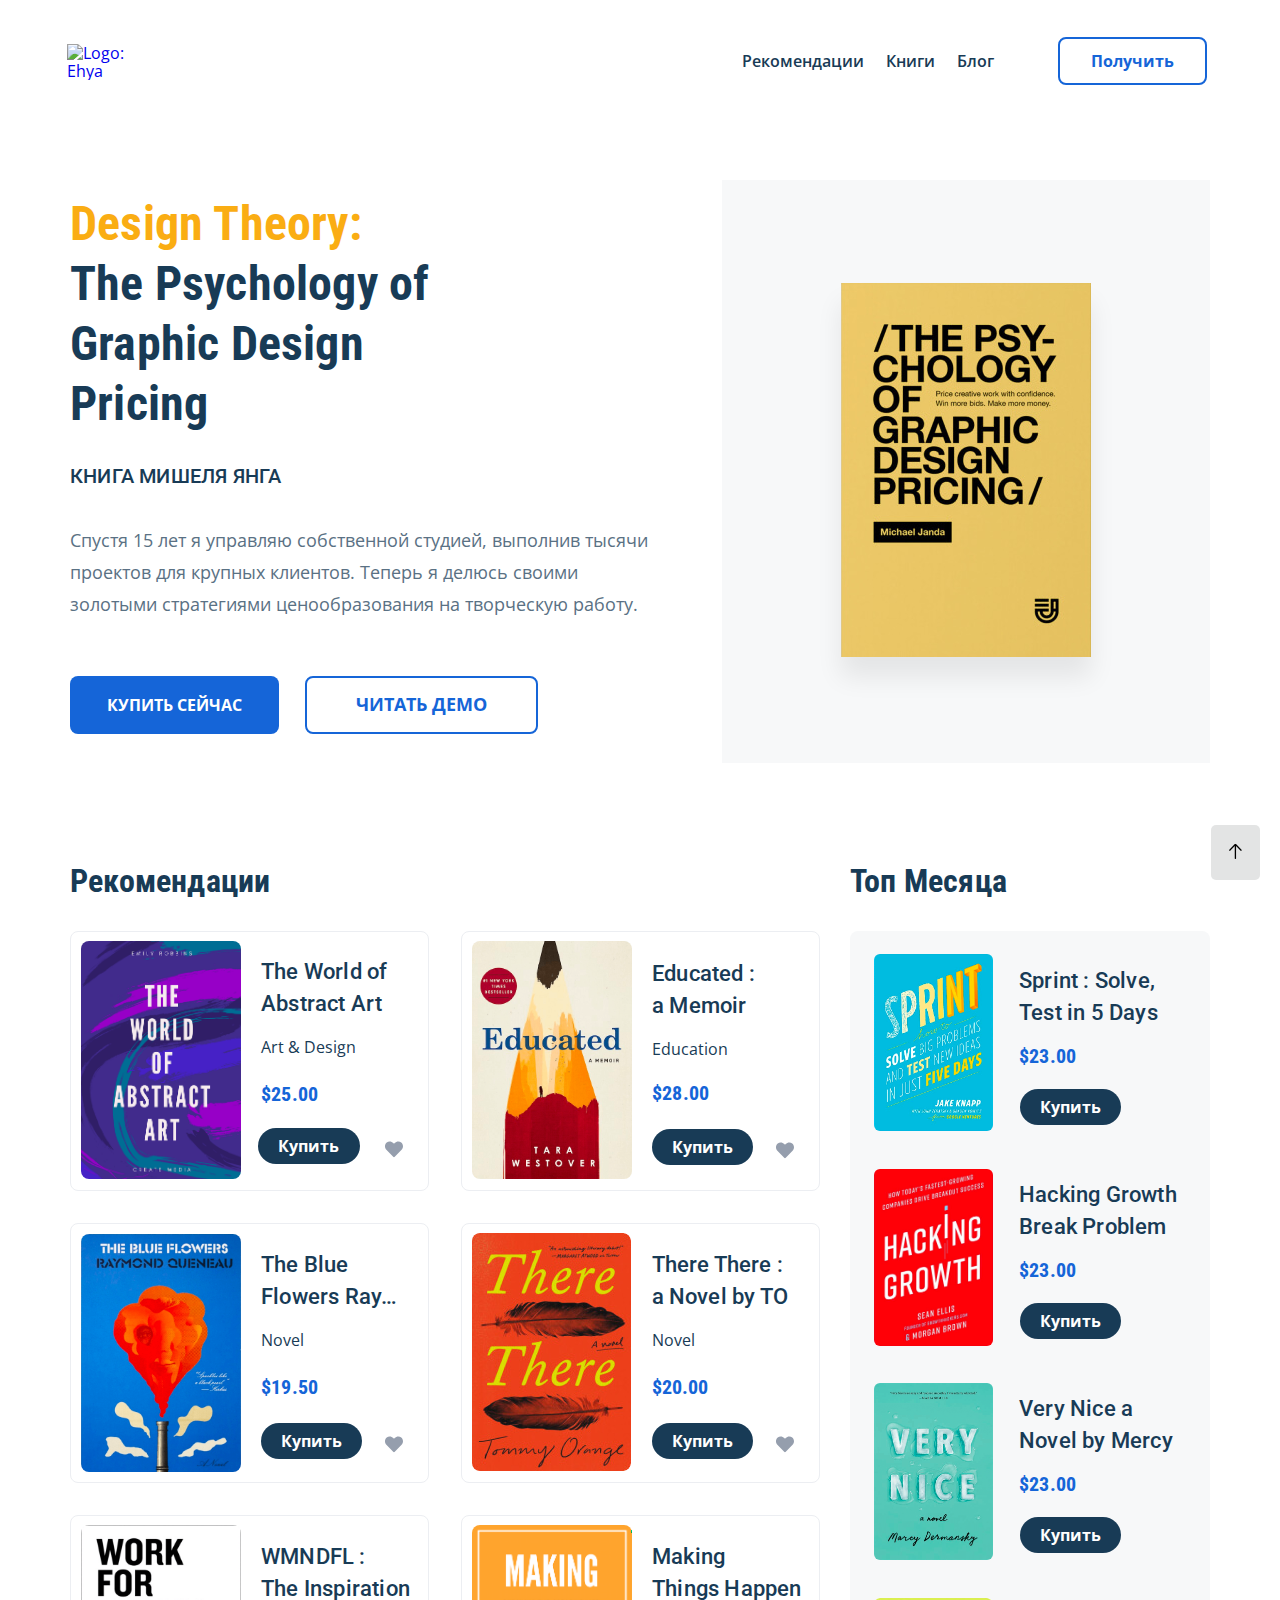
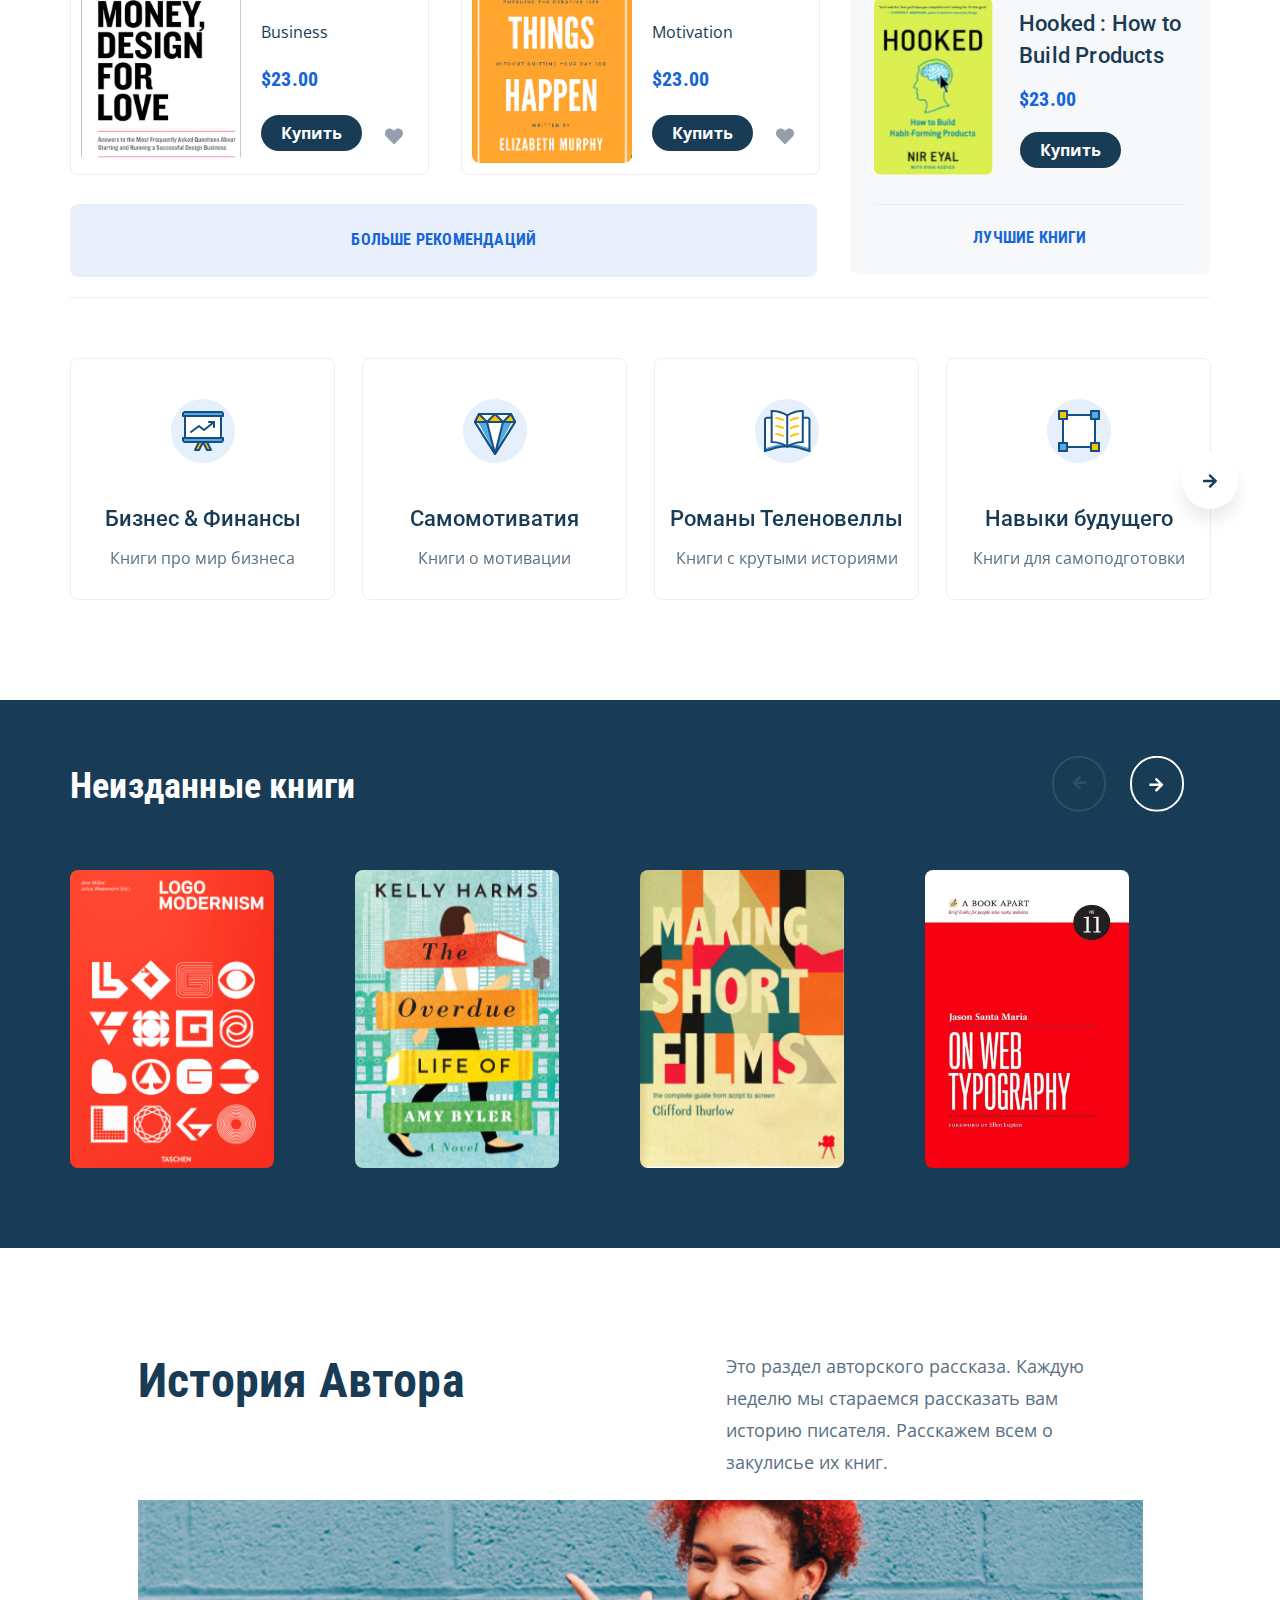
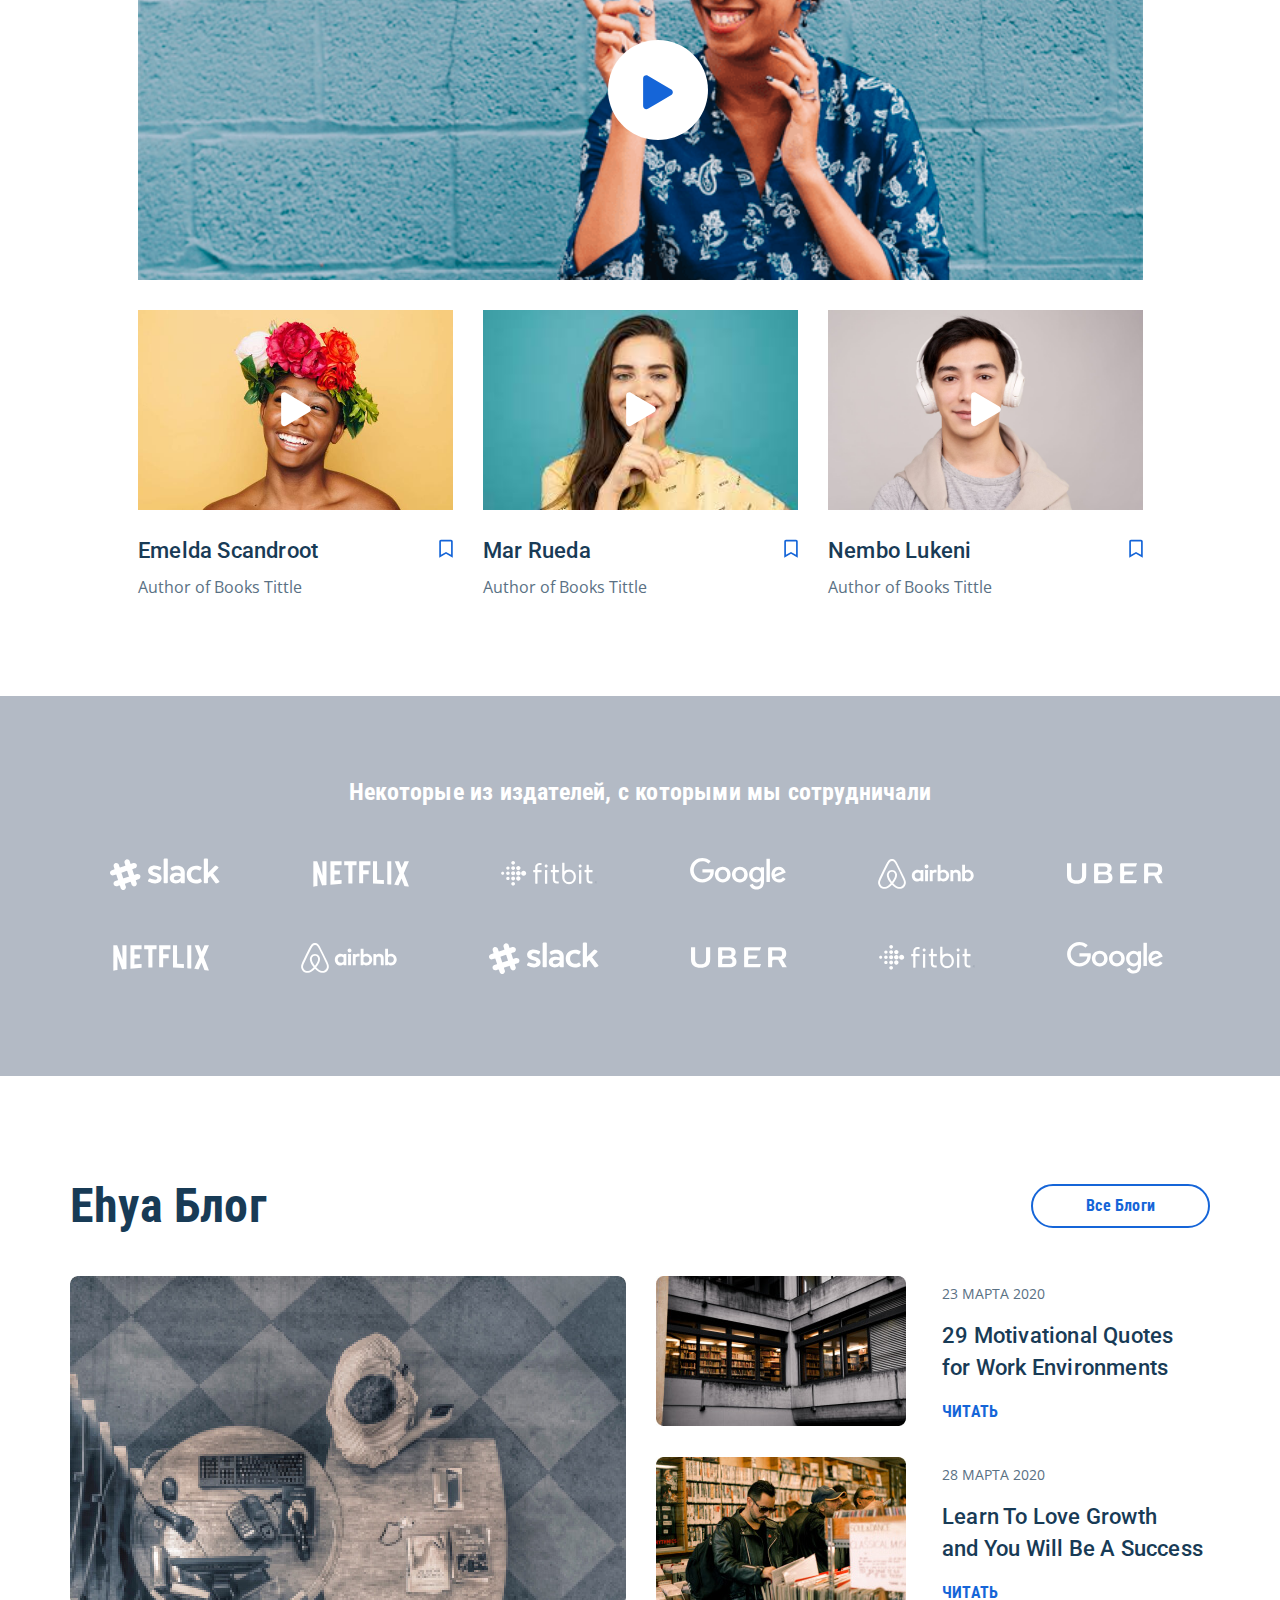
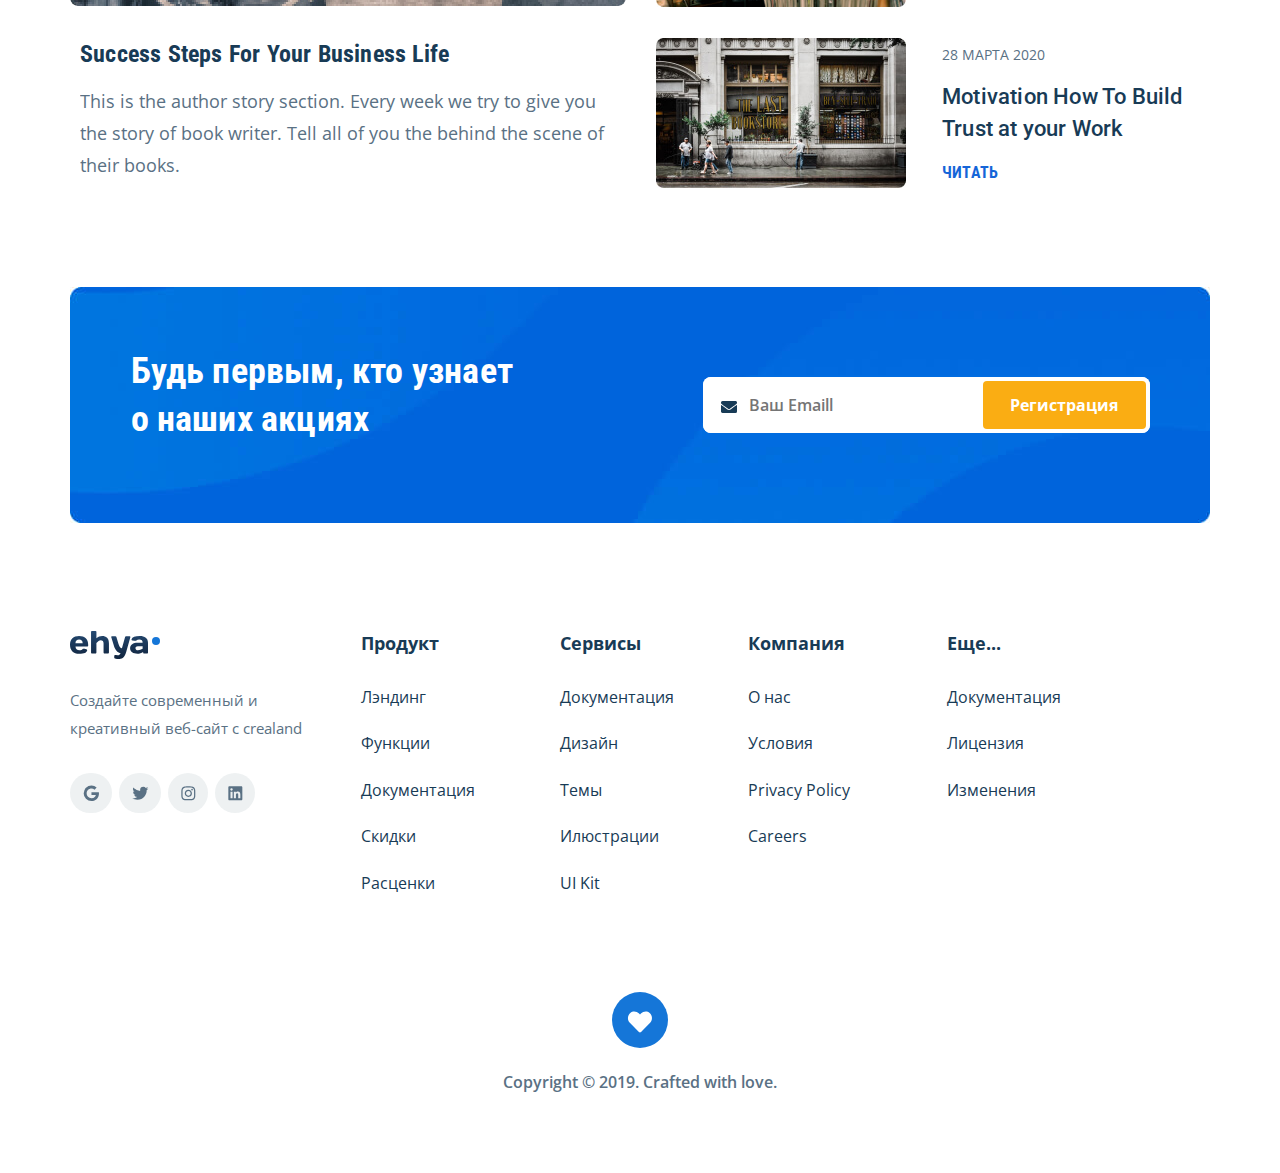
==== commit 6efb5876: "fix: swiper" ====
--- a/index.html
+++ b/index.html
@@ -9,6 +9,7 @@
   <link
     href="https://fonts.googleapis.com/css2?family=Open+Sans:wght@400;600;700&family=Roboto+Condensed:wght@700&family=Roboto:wght@500&display=swap"
     rel="stylesheet">
+  <link rel="stylesheet" type="text/css" href="./css/slider.css" />
   <link rel="stylesheet" href="css/slick.css">
   <link rel="stylesheet" href="css/style.css" />
 </head>
@@ -269,6 +270,287 @@
   </section>
   <!-- /.recommendations -->
 
+
+  <section class="slider">
+    <div class="container slider__container">
+        <div class="slider__button-prev">
+            <img src="img/prevRow.svg" alt="" />
+        </div>
+        <div class="slider__button-next">
+            <img src="img/nextRow.svg" alt="" />
+        </div>
+        <div class="slide carousel">
+            <div>
+                <div class="slide__card">
+                    <img
+                        src="img/slide1.svg"
+                        alt="Icon: Бизнес"
+                        class="slide__image"
+                    />
+                    <h2 class="slide__title">Бизнес & Финансы</h2>
+                    <span class="slide__description"
+                        >Книги про мир бизнеса</span
+                    >
+                </div>
+            </div>
+            <div>
+                <div class="slide__card">
+                    <img
+                        src="img/slide2.svg"
+                        alt="Icon: Самомотивация"
+                        class="slide__image"
+                    />
+                    <span class="slide__title">Самомотиватия</span>
+                    <span
+                        class="slide__description slide__description-ml"
+                        >Книги о мотивации</span
+                    >
+                </div>
+            </div>
+            <div>
+                <div class="slide__card">
+                    <img
+                        src="img/slide3.svg"
+                        alt="Icon: Романы"
+                        class="slide__image"
+                    />
+                    <span class="slide__title">Романы Теленовеллы</span>
+                    <span class="slide__description"
+                        >Книги с крутыми историями</span
+                    >
+                </div>
+            </div>
+            <div>
+                <div class="slide__card">
+                    <img
+                        src="img/slide4.svg"
+                        alt="Icon: Навыки"
+                        class="slide__image"
+                    />
+                    <span class="slide__title">Навыки будущего</span>
+                    <span class="slide__description"
+                        >Книги для самоподготовки
+                    </span>
+                </div>
+            </div>
+            <div>
+                <div class="slide__card">
+                    <img
+                        src="img/slide2.svg"
+                        alt="Icon: Самомотивация"
+                        class="slide__image"
+                    />
+                    <span class="slide__title">Самомотиватия</span>
+                    <span class="slide__description"
+                        >Книги о мотивации</span
+                    >
+                </div>
+            </div>
+            <div>
+                <div class="slide__card">
+                    <img
+                        src="img/slide1.svg"
+                        alt="Icon: Бизнес"
+                        class="slide__image"
+                    />
+                    <span class="slide__title">Бизнес & Финансы</span>
+                    <span class="slide__description"
+                        >Книги про мир бизнеса</span
+                    >
+                </div>
+            </div>
+            <div>
+                <div class="slide__card">
+                    <img
+                        src="img/slide2.svg"
+                        alt="Icon: Самомотивация"
+                        class="slide__image"
+                    />
+                    <span class="slide__title">Самомотиватия</span>
+                    <span class="slide__description"
+                        >Книги о мотивации</span
+                    >
+                </div>
+            </div>
+            <div>
+                <div class="slide__card">
+                    <img
+                        src="img/slide3.svg"
+                        alt="Icon: Романы"
+                        class="slide__image"
+                    />
+                    <span class="slide__title">Романы Теленовеллы</span>
+                    <span class="slide__description"
+                        >Книги с крутыми историями</span
+                    >
+                </div>
+            </div>
+            <div>
+                <div class="slide__card">
+                    <img
+                        src="img/slide4.svg"
+                        alt="Icon: Навыки"
+                        class="slide__image"
+                    />
+                    <span class="slide__title">Навыки будущего</span>
+                    <span class="slide__description"
+                        >Книги для самоподготовки
+                    </span>
+                </div>
+            </div>
+            <div>
+                <div class="slide__card">
+                    <img
+                        src="img/slide2.svg"
+                        alt="Icon: Самомотивация"
+                        class="slide__image"
+                    />
+                    <span class="slide__title">Самомотиватия</span>
+                    <span class="slide__description"
+                        >Книги о мотивации</span
+                    >
+                </div>
+            </div>
+        </div>
+        <div class="slide slide-adaptive">
+            <div>
+                <div class="slide__card">
+                    <img
+                        src="img/slide3.svg"
+                        alt="Icon: Романы"
+                        class="slide__image"
+                    />
+                    <span class="slide__title">Романы Теленовеллы</span>
+                    <span class="slide__description"
+                        >Книги с крутыми историями</span
+                    >
+                </div>
+            </div>
+            <div>
+                <div class="slide__card">
+                    <img
+                        src="img/slide4.svg"
+                        alt="Icon: Навыки"
+                        class="slide__image"
+                    />
+                    <span class="slide__title">Навыки будущего</span>
+                    <span class="slide__description"
+                        >Книги для самоподготовки
+                    </span>
+                </div>
+            </div>
+            <div>
+                <div class="slide__card">
+                    <img
+                        src="img/slide3.svg"
+                        alt="Icon: Романы"
+                        class="slide__image"
+                    />
+                    <span class="slide__title">Романы Теленовеллы</span>
+                    <span class="slide__description"
+                        >Книги с крутыми историями</span
+                    >
+                </div>
+            </div>
+            <div>
+                <div class="slide__card">
+                    <img
+                        src="img/slide4.svg"
+                        alt="Icon: Навыки"
+                        class="slide__image"
+                    />
+                    <span class="slide__title">Навыки будущего</span>
+                    <span class="slide__description"
+                        >Книги для самоподготовки
+                    </span>
+                </div>
+            </div>
+            <div>
+                <div class="slide__card">
+                    <img
+                        src="img/slide2.svg"
+                        alt="Icon: Самомотивация"
+                        class="slide__image"
+                    />
+                    <span class="slide__title">Самомотиватия</span>
+                    <span class="slide__description"
+                        >Книги о мотивации</span
+                    >
+                </div>
+            </div>
+            <div>
+                <div class="slide__card">
+                    <img
+                        src="img/slide1.svg"
+                        alt="Icon: Бизнес"
+                        class="slide__image"
+                    />
+                    <span class="slide__title">Бизнес & Финансы</span>
+                    <span class="slide__description"
+                        >Книги про мир бизнеса</span
+                    >
+                </div>
+            </div>
+            <div>
+                <div class="slide__card">
+                    <img
+                        src="img/slide2.svg"
+                        alt="Icon: Самомотивация"
+                        class="slide__image"
+                    />
+                    <span class="slide__title">Самомотиватия</span>
+                    <span class="slide__description"
+                        >Книги о мотивации</span
+                    >
+                </div>
+            </div>
+            <div>
+                <div class="slide__card">
+                    <img
+                        src="img/slide3.svg"
+                        alt="Icon: Романы"
+                        class="slide__image"
+                    />
+                    <span class="slide__title">Романы Теленовеллы</span>
+                    <span class="slide__description"
+                        >Книги с крутыми историями</span
+                    >
+                </div>
+            </div>
+            <div>
+                <div class="slide__card">
+                    <img
+                        src="img/slide4.svg"
+                        alt="Icon: Навыки"
+                        class="slide__image"
+                    />
+                    <span class="slide__title">Навыки будущего</span>
+                    <span class="slide__description"
+                        >Книги для самоподготовки
+                    </span>
+                </div>
+            </div>
+            <div>
+                <div class="slide__card">
+                    <img
+                        src="img/slide2.svg"
+                        alt="Icon: Самомотивация"
+                        class="slide__image"
+                    />
+                    <span class="slide__title">Самомотиватия</span>
+                    <span class="slide__description"
+                        >Книги о мотивации</span
+                    >
+                </div>
+            </div>
+        </div>
+    </div>
+</section>
+
+
+
+
+<!-- 
   <section class="category">
     <div class="container">
       <div class="slider-one single-items">
@@ -327,9 +609,9 @@
             </div>
           </a>
         </div>
-      </div>
+      </div> -->
       <!-- /.shape category__shape -->
-      <div class="slider-three single-ite">
+      <!-- <div class="slider-three single-ite">
         <div class="shapes">
           <a href="#">
             <div class="shapes__card">
@@ -385,11 +667,11 @@
             </div>
           </a>
         </div>
-      </div>
+      </div> -->
       <!-- /.slider-three single-ite -->
-    </div>
+    <!-- </div> -->
     <!-- /.container -->
-  </section>
+  <!-- </section> -->
   <!-- /.category -->
   <section class="unreleased">
     <div class="container container--mw">
--- a/css/slider.css
+++ b/css/slider.css
@@ -0,0 +1,102 @@
+/* Slider */
+.slick-slider {
+    position: relative;
+
+    display: block;
+    box-sizing: border-box;
+
+    -webkit-user-select: none;
+    -moz-user-select: none;
+    -ms-user-select: none;
+    user-select: none;
+
+    -webkit-touch-callout: none;
+    -khtml-user-select: none;
+    -ms-touch-action: pan-y;
+    touch-action: pan-y;
+    -webkit-tap-highlight-color: transparent;
+}
+
+.slick-list {
+    position: relative;
+
+    display: block;
+    overflow: hidden;
+
+    margin: 0;
+    padding: 0;
+}
+.slick-list:focus {
+    outline: none;
+}
+.slick-list.dragging {
+    cursor: pointer;
+    cursor: hand;
+}
+
+.slick-slider .slick-track,
+.slick-slider .slick-list {
+    -webkit-transform: translate3d(0, 0, 0);
+    -moz-transform: translate3d(0, 0, 0);
+    -ms-transform: translate3d(0, 0, 0);
+    -o-transform: translate3d(0, 0, 0);
+    transform: translate3d(0, 0, 0);
+}
+
+.slick-track {
+    position: relative;
+    top: 0;
+    left: 0;
+
+    display: block;
+    margin-left: auto;
+    margin-right: auto;
+}
+.slick-track:before,
+.slick-track:after {
+    display: table;
+
+    content: "";
+}
+.slick-track:after {
+    clear: both;
+}
+.slick-loading .slick-track {
+    visibility: hidden;
+}
+
+.slick-slide {
+    display: none;
+    float: left;
+
+    height: 100%;
+    min-height: 1px;
+}
+[dir="rtl"] .slick-slide {
+    float: right;
+}
+.slick-slide img {
+    display: block;
+}
+.slick-slide.slick-loading img {
+    display: none;
+}
+.slick-slide.dragging img {
+    pointer-events: none;
+}
+.slick-initialized .slick-slide {
+    display: block;
+}
+.slick-loading .slick-slide {
+    visibility: hidden;
+}
+.slick-vertical .slick-slide {
+    display: block;
+
+    height: auto;
+
+    border: 1px solid transparent;
+}
+.slick-arrow.slick-hidden {
+    display: none;
+}
--- a/css/style.css
+++ b/css/style.css
@@ -1,2 +1,3237 @@
-*{box-sizing:border-box}body{font-family:'Open Sans', serif;background-color:#fff;color:#183B56;margin:0}.container{max-width:1140px;margin:auto}img{max-width:100%}.button{cursor:pointer}.button:hover{background-color:#1565D8;color:#fff}button:hover{background:#1565D8;color:#fff}a{text-decoration:none;cursor:pointer}a:hover{color:#1565D8}a:active{color:#183B56}/*! normalize.css v8.0.1 | MIT License | github.com/necolas/normalize.css */html{line-height:1.15;-webkit-text-size-adjust:100%}body{margin:0}main{display:block}h1{font-size:2em;margin:0.67em 0}hr{box-sizing:content-box;height:0;overflow:visible}pre{font-family:monospace, monospace;font-size:1em}a{background-color:transparent}abbr[title]{border-bottom:none;text-decoration:underline;text-decoration:underline dotted}b,strong{font-weight:bolder}code,kbd,samp{font-family:monospace, monospace;font-size:1em}small{font-size:80%}sub,sup{font-size:75%;line-height:0;position:relative;vertical-align:baseline}sub{bottom:-0.25em}sup{top:-0.5em}img{border-style:none}button,input,optgroup,select,textarea{font-family:inherit;font-size:100%;line-height:1.15;margin:0}button,input{overflow:visible}button,select{text-transform:none}button,[type="button"],[type="reset"],[type="submit"]{-webkit-appearance:button}button::-moz-focus-inner,[type="button"]::-moz-focus-inner,[type="reset"]::-moz-focus-inner,[type="submit"]::-moz-focus-inner{border-style:none;padding:0}button:-moz-focusring,[type="button"]:-moz-focusring,[type="reset"]:-moz-focusring,[type="submit"]:-moz-focusring{outline:1px dotted ButtonText}fieldset{padding:0.35em 0.75em 0.625em}legend{box-sizing:border-box;color:inherit;display:table;max-width:100%;padding:0;white-space:normal}progress{vertical-align:baseline}textarea{overflow:auto}[type="checkbox"],[type="radio"]{box-sizing:border-box;padding:0}[type="number"]::-webkit-inner-spin-button,[type="number"]::-webkit-outer-spin-button{height:auto}[type="search"]{-webkit-appearance:textfield;outline-offset:-2px}[type="search"]::-webkit-search-decoration{-webkit-appearance:none}::-webkit-file-upload-button{-webkit-appearance:button;font:inherit}details{display:block}summary{display:list-item}template{display:none}[hidden]{display:none}.logo{margin-top:2px;margin-left:-3px;width:90px}.navbar-top{padding-top:37px;padding-bottom:37px;display:flex;align-items:center;justify-content:space-between}.navbar-top__menu-button{display:none}.navbar-bottom{margin-right:52px;margin-left:auto}.navbar-menu{list-style-type:none;margin:0;display:flex;align-items:center;justify-content:space-between;padding-left:0}.navbar-menu__link{font-style:normal;font-weight:600;font-size:16px;line-height:22px;text-align:center;text-decoration:none;margin-right:12px;margin-left:10px;color:#183B56}.navbar-menu__item-mobile-visible{display:none}.navbar__button{margin-right:3px;padding:11px 31px;text-decoration:none;border:2px solid #1565D8;box-sizing:border-box;border-radius:8px;font-style:normal;font-weight:bold;font-size:16px;line-height:22px;text-align:center;color:#1565D8}.navbar__button_mobile_visible{display:none}.image-book{width:250px;max-width:none;z-index:10;background:rgba(0,0,0,0.0001);box-shadow:0px 20px 24px rgba(0,0,0,0.08)}.main{padding-top:58px;padding-bottom:40px}.main-grid{display:flex;align-items:center;justify-content:space-between}.main-image{padding:103px 119px;background:#f7f8f9}.main-info__title{font-family:Roboto Condensed;font-style:normal;font-weight:bold;font-size:48px;line-height:60px;letter-spacing:0.2px;color:#FAAD13;margin-bottom:0;margin-top:0}.main-info__title--2{color:inherit;max-width:443px;margin-top:0;margin-bottom:30px}.main-info__author{font-family:Roboto;font-style:normal;font-weight:500;font-size:20px;line-height:24px;letter-spacing:0.2px;margin-bottom:36px;display:inline-block}.main-info__subtitle{font-style:normal;font-weight:normal;font-size:18px;line-height:32px;color:#5A7184;margin-bottom:56px;display:inline-block;max-width:585px}.main-info__button{margin-bottom:16px}.main__button-one{font-style:normal;font-weight:bold;font-size:16px;line-height:22px;text-align:center;color:#fff;padding:18px 37px;border-radius:8px;background:#1565D8;border:0;margin-right:22px}.main__button-one:hover{background:#fff;color:#1565D8;border:1px solid #1565D8}.main__button-one:active{background:#1565D8;color:#fff}.main__button-two{padding:16px 49px;padding-top:14px;text-decoration:none;border:2px solid #1565D8;box-sizing:border-box;border-radius:8px;font-style:normal;font-weight:bold;font-size:18px;line-height:25px;text-align:center;color:#1565D8}.main__button-two:hover{background:#1565D8;color:#fff}.main__button-two:active{background:#fff;color:#1565D8}.recommendations{padding-top:58px;padding-bottom:20px}.advice{max-width:760px;margin-right:25px}.advice__button{font-family:Roboto Condensed;font-style:normal;font-weight:bold;font-size:16px;line-height:20px;text-align:center;letter-spacing:0.2px;padding-top:26px;padding-bottom:27px;color:#1565D8;background-color:#e9f0fb;width:99%;border:none;border-radius:8px;text-transform:uppercase;cursor:pointer}.advice__title{font-family:Roboto Condensed;font-style:normal;font-weight:bold;font-size:32px;line-height:40px;letter-spacing:0.2px;margin-bottom:30px;margin-top:0}.advice-wrapper{display:flex;flex-wrap:wrap;gap:32px;margin-bottom:29px}.card{display:flex;align-items:center;padding:9px 15px 7px 10px;border:1px solid #ECEEF2;border-radius:8px}.card__image{margin-right:20px}.card__book{object-fit:cover;object-position:top center;width:160px;height:238px;border-radius:8px}.card__book--abstract{object-fit:cover;object-position:center center}.card__book--blue{margin-top:1px}.card__book--there{margin-left:-0.5px}.card-info{width:152px;display:flex;flex-direction:column}.card-info__title{font-family:Roboto;font-style:normal;font-weight:500;font-size:22px;line-height:32px;letter-spacing:0.2px;margin:0;margin-bottom:16px}.card-info__title--abstract{margin-top:-4px}.card-info__title--memoir{margin-top:-2px}.card-info__title--blue{margin-top:-4px}.card-info__about{font-style:normal;font-weight:normal;font-size:16px;line-height:22px;margin-bottom:24px;display:inline-block}.card-info__about--memoir{margin-bottom:21px}.card-info__price{font-family:Roboto Condensed;font-style:normal;font-weight:bold;font-size:20px;line-height:24px;letter-spacing:0.2px;color:#1565D8;margin-bottom:24px;display:inline-block}.card-info__price--abstract{margin-bottom:20px}.card-info__price--blue{margin-bottom:24px}.card-info__button{display:flex;align-items:center}.card-info__pay{font-style:normal;font-weight:bold;font-size:16px;line-height:22px;text-align:center;background:#183B56;color:#fff;border-radius:2000px;border:none;padding:7px 20px;margin-right:22px;cursor:pointer}.card-info__pay--abstract{padding:7px 21px 7px 20px;margin-top:2px;margin-right:24px;margin-left:-3px}.card-info__pay:hover{background:#1565D8}.card-info__love{margin-top:4px;width:19px;height:17px;cursor:pointer}.card-info__love--abstract{margin-top:8px}.month{display:flex;align-items:center;margin-bottom:34px}.month__image{margin-right:26px}.month-info{display:flex;flex-direction:column;width:166px}.month-info__title{font-family:Roboto;font-style:normal;font-weight:500;font-size:22px;line-height:32px;letter-spacing:0.2px;margin:0;margin-bottom:15px}.month-info__price{font-family:Roboto Condensed;font-style:normal;font-weight:bold;font-size:20px;line-height:24px;letter-spacing:0.2px;color:#1565D8;margin-bottom:22px;display:inline-block}.month-info__price--top-month{margin-bottom:21px}.month-info__pay{font-style:normal;font-weight:bold;font-size:16px;line-height:22px;text-align:center;background:#183B56;color:#fff;border-radius:2000px;border:none;padding:7px 20px;width:62%;cursor:pointer}.month-info__pay--top-month{margin-left:1px;width:61%}.month-info__pay:hover{background:#1565D8}.month__book{width:119px;height:177px;border-radius:5.96628px}.top__month-last{margin-bottom:26px}.top__month-line{width:312px;height:1px;background-color:#ECEEF2}.top__month-button{font-family:Roboto Condensed;font-style:normal;font-weight:bold;font-size:16px;line-height:20px;text-align:center;letter-spacing:0.2px;margin-top:23px;margin-bottom:2px;color:#1565D8;text-decoration:none}.top__title{font-family:Roboto Condensed;font-style:normal;font-weight:bold;font-size:32px;line-height:40px;letter-spacing:0.2px;margin-bottom:30px;margin-top:0}.top-wrapper{display:flex;flex-direction:column;padding:23px 24px 24px 24px;background:#f7f8f9;border-radius:8px}.recommendations-blocks{display:flex;justify-content:space-between}.iconHeartInactive{filter:invert(26%) sepia(72%) saturate(6113%) hue-rotate(352deg) brightness(94%) contrast(131%)}.partners{padding-top:80px;padding-bottom:99px;background:#B3BAC5}.partners__title{margin:0;margin-bottom:50px;font-family:Roboto Condensed;font-style:normal;font-weight:bold;font-size:24px;line-height:32px;text-align:center;letter-spacing:0.2px;color:#fff}.partners-list{display:flex;align-items:center;flex-wrap:wrap;justify-content:space-between;gap:49px 65px;margin-right:47px;margin-left:40px}.partners__logotype-netflix{padding-left:3px}.newsletter{position:relative;padding:60px 0px 80px 0px;background-image:url(../img/Base.jpg);width:100%;border-radius:12px;background-repeat:no-repeat;background-position:center;background-size:auto}.newsletter__title{font-family:Roboto Condensed;font-style:normal;font-weight:bold;font-size:36px;line-height:48px;letter-spacing:0.2px;color:#fff}.newsletter-wrapper{position:relative;display:flex;align-items:center;justify-content:space-between;max-width:1019px;margin:auto}.subscribe{margin-top:19px;position:relative;width:447px;height:56px;border-radius:8px;background-color:#fff}.subscribe__input{border-radius:8px;position:absolute;width:447px;padding-left:46px;padding-right:169px;height:56px;top:0;border:none;font-style:normal;font-weight:600;font-size:16px;line-height:22px;color:#959EAD;outline:none}.subscribe__button{position:absolute;right:4px;top:4px;height:48px;border:none;background-color:#FAAD13;color:#fff;width:163px;font-style:normal;font-weight:bold;font-size:16px;line-height:22px;text-align:center;overflow:hidden;border-radius:4px;cursor:pointer}.subscribe__icon{position:absolute;left:18px;top:24px}.invalide{padding-left:46px;padding-right:180px;position:absolute;bottom:-15px;font-size:12px;color:#EC1F46}.invalid{font-size:14px;color:#EC1F46}.footer{padding-top:78px;padding-bottom:80px}.footer-wrapper{display:grid;align-items:start;grid-template-columns:240px 13% 12% 13% 13%;gap:0px 51px}.footer__logo{display:inline-block;margin-bottom:24px}.footer__text{font-style:normal;font-weight:normal;font-size:15px;line-height:28px;color:#5A7184;margin-bottom:31px;display:inline-block}.footer__social-network{max-width:240px;display:flex;flex-direction:column;justify-content:center}.footer__social-link{display:flex;align-items:center;justify-content:space-between;max-width:185px;margin-right:0}.footer__title{margin-bottom:18px;margin-top:0;font-style:normal;font-weight:bold;font-size:18px;line-height:25px}.footer__ul{padding:0;margin:0;list-style:none}.footer__link{text-decoration:none;color:inherit}.footer__item{display:flex;align-items:flex-start;text-decoration:none;font-style:normal;font-weight:normal;font-size:16px;line-height:290%}.footer-bottom{margin-top:86px;display:flex;flex-direction:column;justify-content:center;align-items:center}.footer__copyright{margin-top:23px;font-style:normal;font-weight:600;font-size:16px;line-height:22px;text-align:center;color:#5A7184}.blog{padding-top:100px;padding-bottom:66px}.blog-grid{display:flex;justify-content:space-between}.blog-top{display:flex;align-items:center;justify-content:space-between;margin-bottom:40px}.blog-top__title{font-family:Roboto Condensed;font-style:normal;font-weight:bold;font-size:48px;line-height:60px;letter-spacing:0.2px;color:#183B56}.blog-top__button{padding:10px 53px;text-decoration:none;border:2px solid #1565D8;box-sizing:border-box;border-radius:22px;font-family:Roboto Condensed;font-style:normal;font-weight:bold;font-size:16px;line-height:20px;text-align:center;letter-spacing:0.2px;color:#1565D8}.blog-left__title{font-family:Roboto Condensed;font-style:normal;font-weight:bold;font-size:24px;line-height:32px;letter-spacing:0.2px;color:#183B56;margin:28px 0 15px 10px}.blog-left__text{font-style:normal;font-weight:normal;font-size:18px;line-height:32px;color:#5A7184;margin-left:10px;display:inline-block;max-width:530px;margin-bottom:7px;max-height:96px;overflow:auto}.blog-left__image{border-radius:8px}.blog-media{display:none}.blog-media__button{padding:10px 53px;text-decoration:none;border:2px solid #1565D8;box-sizing:border-box;border-radius:22px;font-family:Roboto Condensed;font-style:normal;font-weight:bold;font-size:16px;line-height:20px;text-align:center;letter-spacing:0.2px;color:#1565D8}.blog-right{display:flex;flex-direction:column;justify-content:space-between}.article{display:flex;align-items:center;justify-content:space-between;width:552px}.article-info{display:flex;flex-direction:column;width:268px}.article-info__date{font-style:normal;font-weight:normal;font-size:14px;line-height:20px;color:#5A7184}.article-info__title{font-family:Roboto;font-style:normal;font-weight:500;font-size:22px;line-height:32px;letter-spacing:0.2px;margin:16px 0px 18px 0px}.article-info__button{text-decoration:none;color:#1565D8;font-family:Roboto Condensed;font-style:normal;font-weight:bold;font-size:16px;line-height:20px;letter-spacing:0.2px}.article-card{margin-left:-2px}.thank{padding-top:100px;padding-bottom:100px}.thank-list__title{font-family:Roboto Condensed;font-style:normal;font-weight:bold;font-size:35px;line-height:60px}.thank-list__text{margin-bottom:30px}.thank-list__button{margin-right:3px;padding:11px 31px;text-decoration:none;border:2px solid #1565D8;box-sizing:border-box;border-radius:8px;font-style:normal;font-weight:bold;font-size:16px;line-height:22px;text-align:center;color:#1565D8}.margin{margin-left:66px;margin-right:65px}.story{padding-top:102px;padding-bottom:98px}.story-top{display:flex;justify-content:space-between;margin-bottom:22px}.story-top__title{font-family:Roboto Condensed;font-style:normal;font-weight:bold;font-size:48px;line-height:60px;letter-spacing:0.2px;margin:0;margin-top:1px;margin-left:2px}.story-top__text{font-style:normal;font-weight:normal;font-size:18px;line-height:32px;color:#5A7184;max-width:382px;margin-right:37px;overflow:auto}.story-author{display:flex;align-items:center;width:1005px;height:380px;margin:auto;margin-bottom:30px}.story-author__image{width:100%;height:100%;object-fit:cover}.story-author__icon{position:absolute;left:47.5%;cursor:pointer}.story-writer{margin-left:2px;margin-right:2px;display:flex;align-items:stretch;justify-content:space-between}.history__icon{position:absolute;display:flex;justify-content:space-between}.history__top{display:flex;justify-content:space-between}.history__video{width:315px;height:200px;display:flex;align-items:center;justify-content:space-around;background-size:cover;background-position:center center;cursor:pointer}.history__video--bg-1{background-image:url(../img/history-1.jpg)}.history__video--bg-2{background-image:url(../img/history-3.jpg)}.history__video--bg-3{background-image:url(../img/history-2.jpg)}.history__note{margin-top:12px;cursor:pointer}.history__note--none{display:none}.history__title{font-family:Roboto;font-style:normal;font-weight:500;font-size:22px;line-height:32px;letter-spacing:0.2px;margin-top:25px;margin-bottom:9px}.history__text{display:block;max-width:315px;font-style:normal;font-weight:normal;font-size:16px;line-height:22px;color:#5A7184}.iconNoteInactive{filter:invert(26%) sepia(72%) saturate(6113%) hue-rotate(352deg) brightness(94%) contrast(131%)}.cover__book{width:204px;height:298px;border-radius:8px}.slider-two{background:#183B56;display:flex;justify-content:space-between;position:relative}.slick{text-align:center}.slick-arrow{position:absolute;z-index:10;width:54px;padding:28px;font-size:0px;border:none}.slick-arrow-prev{background:url(../img/prev-slick.svg);cursor:pointer;background-repeat:no-repeat;background-color:transparent;left:86%;transform:translate(0, -204%) rotate(180deg)}.slick-arrow-prev-next{background:url(../img/prev-slick.svg);cursor:pointer;background-repeat:no-repeat;background-color:transparent;left:93%;transform:translate(0, -204%)}.slick-arrow-prev-disabled{opacity:0.1}.unreleased{padding-top:62px;padding-bottom:80px;background-color:#183B56}.unreleased__title{font-family:Roboto Condensed;font-style:normal;font-weight:bold;font-size:36px;line-height:48px;letter-spacing:0.2px;color:#fff;margin-top:0;margin-bottom:60px}.category{padding-top:58px;padding-bottom:100px}.shape{border-top:1px solid #eceef2;padding-top:60px;width:100%}.shape__card{max-width:265px;border:1px solid #ECEEF2;box-sizing:border-box;border-radius:8px;padding:40px 0 26px 0}.shape__image{margin:0 auto}.shape__title{font-family:Roboto;font-style:normal;font-weight:500;font-size:22px;line-height:32px;text-align:center;letter-spacing:0.2px;margin-top:39px;margin-bottom:12px;color:#183B56}.shape__info{font-weight:normal;font-size:16px;line-height:22px;text-align:center;color:#5A7184}.slider-one .slick-arrow{position:absolute;z-index:10;width:56px;padding:40px;font-size:0px;border:none}.slider-one .slick-prev{background:url(../img/prev-category.svg);cursor:pointer;background-repeat:no-repeat;background-color:transparent;left:0%;transform:translate(-54%, 107%)}.slider-one .slick-next{background:url(../img/next-category.svg);cursor:pointer;background-repeat:no-repeat;background-color:transparent;left:96%;transform:translate(0, -192%)}.slider-one .slick-disabled{opacity:0.00}.slider-three{display:none}.slider-three .slick-arrow{position:absolute;z-index:10;width:56px;padding:40px;font-size:0px;border:none}.slider-three .slick-prev{background:url(../img/prev-category.svg);cursor:pointer;background-repeat:no-repeat;background-color:transparent;left:-4%;top:100%}.slider-three .slick-next{background:url(../img/next-category.svg);cursor:pointer;background-repeat:no-repeat;background-color:transparent;left:82%}.slider-three .slick-disabled{opacity:0.25}.modal__overlay{left:0;top:0;right:0;bottom:0;position:fixed;background-color:rgba(0,40,255,0.39);z-index:120;visibility:hidden;opacity:0;transition:opacity 0.2s}.modal__overlay--visible{visibility:visible;opacity:1}.modal__dialog{position:fixed;top:47%;left:50%;max-width:478px;padding:34px 88px 34px 88px;background-color:#183B56;transform:translate(-50%, -51%);color:#fff;border-radius:8px;z-index:130;visibility:hidden;opacity:0;transition:opacity 0.5s}.modal__dialog--visible{visibility:visible;opacity:1}.modal__title{font-family:Roboto Condensed;font-style:normal;font-weight:bold;font-size:25px;line-height:30px;margin-bottom:14px;text-transform:uppercase;text-align:center;margin-top:0px}.modal__close{position:absolute;right:18px;top:17px;text-decoration:none;cursor:pointer}.modal__input{width:100%;margin-top:15px;font-style:normal;font-weight:normal;font-size:11px;line-height:15px;background-color:#fff;border-radius:4px;border:none;padding:0 23px;height:49px;outline:none}.modal__button{min-width:160px;min-height:50px;padding:18px;font-style:normal;font-weight:bold;font-size:12px;line-height:15px;color:#1565D8;background-color:#fff;border:none;border-radius:4px;cursor:pointer;text-align:center;margin:auto;margin-top:15px}.modal__form{display:flex;align-items:center;justify-content:space-between;flex-wrap:wrap}.modal__open{overflow:hidden}.upstairs{position:fixed;bottom:20px;right:20px;padding:18px;border-radius:5px;background-color:#9b9ea148;cursor:pointer}@media (max-width: 1200px){.container{max-width:960px}.main-image{padding:70px 65px}.main-info__subtitle{max-width:400px}.partners__logotype--none{display:none}.partners-list{margin-left:0;margin-right:0}.article{width:390px}.article-info{width:230px}.article-info__title{margin:3px 0 3px 0}.article-card{width:150px;height:140px}.article-card__image{width:100%;height:100%;object-fit:cover;border-radius:8px}.story-author{width:100%}.history__video{width:200px}.recommendations-blocks{justify-content:space-around}.advice-wrapper{flex-direction:column}.advice-card--two{display:none}.advice__button{width:100%}.slider-two .slick-prev{left:70%;transform:translate(0, -204%) rotate(180deg)}.slider-two .slick-next{left:80%;transform:translate(0, -204%)}}@media (max-width: 1070px){.slider-one .slick-list{margin-left:50px}}@media (max-width: 992px){button:hover{background-color:#fff}.navbar__button:hover{color:#1565D8}.navbar__button:active{color:#1565D8}.container{max-width:767px}.main-image{padding:17px 15px}.main-info__subtitle{max-width:400px}.main__button-one:hover{background:#1565D8}.main__button-one:active{background:#1565D8}.main__button-two:hover{color:#fff}.main__button-two:active{color:#fff}.image-book{max-width:200px}.partners-list{gap:18px}.subscribe__input{width:350px}.subscribe__button{width:120px}.newsletter{padding:40px 0;background-size:cover;border-radius:0}.footer-wrapper{grid-template-columns:repeat(3, minmax(min-content, 1fr));grid-auto-rows:minmax(35px, min-content);gap:20px 51px}.footer__social-network{grid-row:1/3}.footer-bottom{display:none}.footer__link:hover{color:inherit}.blog-grid{flex-direction:column;align-items:center}.blog-top{display:unset}.blog-top__button{display:none}.blog-top__title{text-align:center;margin-bottom:40px}.blog-media{display:block;display:flex;justify-content:center}.blog-media__button{width:30%}.blog-right{width:70%}.article{width:100%}.article-card{margin-bottom:20px}.article-info{width:60%}.shapes__card{width:250px;height:182px;padding-top:20px;border:1px solid #ECEEF2;border-radius:8px}.shapes__image{width:36px;height:36px;margin:auto}.shapes__title{font-family:Roboto Condensed;font-weight:bold;font-size:16px;line-height:20px;text-align:center;margin-top:16px;margin-bottom:10px;color:#183B56}.shapes__info{font-weight:normal;font-size:12px;line-height:20px;text-align:center;color:#5A7184}.slider-one{display:none;position:absolute}.slider-three{display:block !important}.shapes__card{margin-bottom:20px}.modal__dialog{padding:25px 40px 25px 40px}.card-info__pay:hover{background:#183B56}.month-info__pay:hover{background:#183B56}}@media (max-width: 800px){.container{max-width:576px}.navbar-menu{margin-right:15px}.main-image{padding:3px 3px}.main-info__subtitle{font-size:16px;line-height:23px;margin-bottom:17px}.main-info__title{font-size:32px;line-height:40px;letter-spacing:0.2px;margin-bottom:0px}.main-info__title--2{margin-bottom:24px}.main-info__author{font-size:16px;line-height:24px;margin-bottom:32px}.main-info__button{display:flex;flex-wrap:wrap}.main__button-one{padding:9px 20px;font-size:16px;line-height:22px;margin-bottom:15px}.main__button-two{padding:9px 28px;font-size:16px;line-height:22px}.image-book{max-width:200px}.partners-list{gap:20px 70px}.subscribe__button{font-size:12px;line-height:18px;width:90px}.subscribe__input{padding-right:100px}.newsletter__title{font-size:25px;line-height:25px}.footer__item{line-height:190%}.blog-media__button{width:50%}.blog-right{width:95%}.margin{margin-left:0;margin-right:0}.story{padding-top:44px;padding-bottom:39px}.story-top{flex-direction:column;align-items:center}.story-top__title{font-size:28px;line-height:36px;text-align:center;letter-spacing:0.2px;margin-bottom:22px}.story-top__text{font-size:18px;line-height:25px;text-align:center;margin-right:0;margin-bottom:18px}.story-author{height:210px}.story-author__icon{width:56px;height:56px;left:41%}.history{display:flex;flex-direction:column;align-items:center}.history__video{height:138px;width:140px}.history__icon{width:21px;height:27px}.history__title{font-size:16px;line-height:20px;text-align:center;letter-spacing:0.2px;margin-top:16px;margin-bottom:8px}.history__text{font-size:12px;line-height:20px;text-align:center}.history__note--one{display:none}.history__note--none{display:block}.story-writer{justify-content:space-around}.story-author{margin-bottom:19px}.story-writer__history--none{display:none;flex:none}.recommendations-blocks{flex-direction:column}.card{justify-content:space-around}.advice{margin-bottom:25px}.month{justify-content:space-around}.slider-two .slick-prev{left:60%;transform:translate(0, -204%) rotate(180deg)}.slider-two .slick-next{left:78%;transform:translate(0, -204%)}.container--mw{margin:auto}}@media (max-width: 768px){.container{max-width:576px}.container--media{width:94%}body{padding-top:30px}.navbar{background-color:#fff}.navbar--mobile_fixed{position:fixed;left:0;top:0;right:0px;z-index:101;background-color:#fff}.navbar-top{padding-top:18px;padding-bottom:18px}.navbar-bottom{display:none;position:fixed;left:0;right:0;bottom:0;top:65px;background-color:#fff;margin:0px}.navbar-bottom--visible{display:block}.navbar-menu{flex-direction:column;margin-right:0}.navbar-menu__item{margin-bottom:16px}.navbar-menu__item_mobile_visible{display:block}.navbar__button_mobile_hidden{display:none}.navbar__button_mobile_visible{display:flex;margin-bottom:0px}.menu-button{padding:0;display:flex;width:22px;height:18px;align-items:center;justify-content:space-between;flex-direction:column;border:none;background-color:#fff;cursor:pointer}.menu-button__line{width:22px;height:2.2px;background:#3A4C66;border-radius:15px}.main{padding-top:70px}.main-grid{flex-direction:column}.main-info__title{text-align:center}.main-info__subtitle{text-align:center;margin-bottom:13px}.main-info__author{text-align:center;display:flex;justify-content:space-around;margin-bottom:15px}.main-info__button{flex-direction:column;align-items:center;justify-content:space-between;margin-bottom:36px}.main__button-one{margin-right:0;margin-bottom:15px}.main__button-two{padding:7px 27px}.main-image{padding:59px 68px}.image-book{width:143px}.partners-list{gap:20px 70px}.newsletter{background-size:cover;border-radius:0;padding:27px 0}.newsletter-wrapper{flex-direction:column;align-items:flex-start;margin:0 3px}.newsletter__title{max-width:210px;font-size:28px;line-height:36px;margin-bottom:31px;margin-top:0}.subscribe{width:100%;margin-top:0;height:112px}.subscribe__icon{top:23px;left:21px}.subscribe__input{width:100%;height:50%;font-size:16px;line-height:22px;padding-right:13px}.subscribe__button{right:3px;height:42px;width:98%;margin-top:20px;top:38px;font-size:16px;line-height:22px}.footer{padding-top:49px;padding-bottom:30px}.footer-wrapper{grid-template-columns:repeat(2, minmax(min-content, 1fr));gap:33px 10px;margin-left:4px}.footer__social-network{grid-row:3/4;grid-column:span 2;display:flex;flex-direction:column;justify-content:center;align-items:center;max-width:none}.footer__social-link{min-width:187px}.footer__logo{margin-top:3px;margin-bottom:12px}.footer__text{font-size:15px;line-height:28px;text-align:center;margin-right:10px;margin-bottom:14px}.footer__title{font-size:16px;line-height:22px;margin-bottom:12px}.footer__item{font-size:14px;line-height:20px;line-height:257%}.blog{padding-top:56px;padding-bottom:47px}.blog-left__card{height:120px}.blog-left__image{width:100%;height:100%;object-fit:cover;border-radius:8px}.blog-left__title{font-size:16px;line-height:20px;margin:20px 0px 11px 0px}.blog-left__text{font-size:12px;line-height:24px;margin:0 0 29px 0}.blog-top__title{font-size:28px;line-height:36px;margin-bottom:48px}.article-info__date{font-size:10px;line-height:20px}.article-info__title{font-weight:500;font-size:14px;line-height:20px}.article-info__button{font-size:10px;line-height:20px}.thank{padding-top:70px;padding-bottom:70px}.thank-list__title{font-size:25px;line-height:30px}.thank-list__text{font-size:14px;line-height:20px}.advice{margin-right:0;margin-bottom:56px}.advice-wrapper{margin-top:70px;margin-bottom:24px}.advice-card--one{display:none}.advice__title{font-size:28px;line-height:36px;text-align:center;letter-spacing:0.2px;margin-bottom:0}.advice__button{font-size:16px;line-height:20px;text-align:center;letter-spacing:0.2px;padding:14px 6px;text-transform:none}.recommendations{padding-top:15px}.card{flex-direction:column;padding-left:13px;padding-bottom:31px}.card__image{margin-top:-33px;margin-right:0}.card__book{width:95px;height:137px}.card-info{width:100%}.card-info__title{font-weight:500;font-size:20px;line-height:24px;text-align:center;letter-spacing:0.2px;margin-top:17px;margin-bottom:10px}.card-info__about{font-size:14px;line-height:20px;text-align:center;margin-bottom:17px}.card-info__price{font-size:16px;line-height:20px;letter-spacing:0.2px;text-align:center;margin-bottom:20px}.card-info__pay{font-size:16px;line-height:22px;text-align:center;margin-right:0;padding:7px 27px}.card-info__button{justify-content:space-around;margin:0 40px 0 40px}.top__title{font-size:28px;line-height:36px;text-align:center;letter-spacing:0.2px;margin-bottom:35px}.top-wrapper{padding:26px 15px 18px 10px}.top__month-line{width:98%}.top__month-button{margin-top:24px}.month{justify-content:space-evenly;margin-bottom:33px}.month__image{margin-right:0;margin-right:14px}.month__book{width:95px;height:142px}.month-info{width:116px;justify-content:space-between}.month-info__title{font-size:16px;line-height:24px;letter-spacing:0.2px;font-weight:bold;margin-top:0px;margin-bottom:0px;font-family:Roboto Condensed}.month-info__price{font-size:20px;line-height:24px;letter-spacing:0.2px;margin-top:15px;margin-bottom:11px}.month-info__pay{font-size:16px;line-height:22px;text-align:center;width:88%}.unreleased{padding-top:48px;padding-bottom:139px}.unreleased__title{font-size:28px;line-height:36px;text-align:center;margin-bottom:41px}.unreleased__image{width:205px;height:300px}.slider-two .slick-list{margin-left:33%}.slider-two .slick-prev{left:26%;transform:translate(0, 592%) rotate(180deg);background-size:47px}.slider-two .slick-next{left:65%;transform:translate(0, 605%);background-size:47px}.shapes__card{width:200px}.modal__dialog{padding:10px 15px 10px 15px;min-width:400px}.modal__title{font-size:15px}}@media (max-width: 576px){.container{max-width:480px;min-width:280px;width:87%}.partners-list{gap:20px 30px}.slider-two .slick-list{margin-left:30%}.modal__dialog{height:53%;overflow:auto;top:52%}}@media (max-width: 470px){.article{align-items:start}.article-card{width:90px;height:90px;margin-bottom:31px}.article-info__title{margin:5px 0 5px 0}.blog-right{width:100%}.blog-media{margin-top:8px}.blog-media__button{font-size:14px;line-height:20px;padding:9px 14px;width:57%}.story-top__text{max-width:280px}.slider-two .slick-list{margin-left:27%}.slider-two .slick-prev{left:26%;transform:translate(0, 592%) rotate(180deg);background-size:47px}.slider-two .slick-next{left:68%;transform:translate(0, 605%);background-size:47px}.shapes__card{width:160px}.modal__dialog{min-width:300px}.modal__button{min-width:120px;min-height:30px;padding:10px}}@media (max-width: 420px){.category{padding-top:91px !important;padding-bottom:129px !important}.partners-list{gap:20px 40px}.subscribe__input{width:100%}.subscribe__button{right:12px;height:42px;width:92%}.navbar--mobile_fixed{position:fixed;left:0;top:0;right:0px;z-index:101;background-color:#fff}.slider-two .slick-list{margin-left:20%}.slider-three .slick-next{transform:translate(-174%, 24%)}.slider-three .slick-prev{transform:translate(130%, 25%)}.slider-three .slick-arrow{width:48px;height:48px;padding:30px}.shapes__card{margin-bottom:11px;padding-left:10px;padding-right:10px}.container--mw{padding-top:0px;padding-bottom:0px}.invalide{padding-left:37px}}@media (max-width: 390px) and (min-width: 320px){.partners{padding-top:37px;padding-bottom:53px}.partners__title{line-height:30px;margin-right:6px;margin-bottom:27px}.partners-list{gap:21px 0px;justify-content:space-between;margin-left:32px;margin-right:24px}.logotype__image{width:90%}.story{padding-bottom:43px}.story-writer{justify-content:space-between}.month{justify-content:unset}.slider-two .slick-list{margin-left:13%}.slider-two .slick-next{left:53%;transform:translate(0, 605%);background-size:47px}.container--media{width:94%}.history__note--none{width:10px;height:14px}.shapes__card{width:140px}}
-/*# sourceMappingURL=style.css.map */+* {
+  -webkit-box-sizing: border-box;
+          box-sizing: border-box;
+}
+
+body {
+  font-family: 'Open Sans', serif;
+  background-color: #FFFFFF;
+  color: #183B56;
+  margin: 0;
+}
+
+.container {
+  max-width: 1140px;
+  margin: auto;
+}
+
+img {
+  max-width: 100%;
+}
+
+.button {
+  cursor: pointer;
+}
+
+.button:hover {
+  background-color: #1565D8;
+  color: #FFFFFF;
+}
+
+button:hover {
+  background: #1565D8;
+  color: #FFFFFF;
+}
+
+a {
+  text-decoration: none;
+  cursor: pointer;
+}
+
+a:hover {
+  color: #1565D8;
+}
+
+a:active {
+  color: #183B56;
+}
+
+.slick-prev:hover {
+  background: url(../img/prev-slick.svg);
+  cursor: pointer;
+  background-repeat: no-repeat;
+  background-color: transparent;
+  left: 86%;
+  -webkit-transform: translate(0, -204%) rotate(180deg);
+          transform: translate(0, -204%) rotate(180deg);
+}
+
+.slick-next:hover {
+  background: url(../img/prev-slick.svg);
+  cursor: pointer;
+  background-repeat: no-repeat;
+  background-color: transparent;
+  left: 93%;
+  -webkit-transform: translate(0, -204%);
+          transform: translate(0, -204%);
+}
+
+/*! normalize.css v8.0.1 | MIT License | github.com/necolas/normalize.css */
+/* Document
+   ========================================================================== */
+/**
+ * 1. Correct the line height in all browsers.
+ * 2. Prevent adjustments of font size after orientation changes in iOS.
+ */
+html {
+  line-height: 1.15;
+  /* 1 */
+  -webkit-text-size-adjust: 100%;
+  /* 2 */
+}
+
+/* Sections
+   ========================================================================== */
+/**
+ * Remove the margin in all browsers.
+ */
+body {
+  margin: 0;
+}
+
+/**
+ * Render the `main` element consistently in IE.
+ */
+main {
+  display: block;
+}
+
+/**
+ * Correct the font size and margin on `h1` elements within `section` and
+ * `article` contexts in Chrome, Firefox, and Safari.
+ */
+h1 {
+  font-size: 2em;
+  margin: 0.67em 0;
+}
+
+/* Grouping content
+   ========================================================================== */
+/**
+ * 1. Add the correct box sizing in Firefox.
+ * 2. Show the overflow in Edge and IE.
+ */
+hr {
+  -webkit-box-sizing: content-box;
+          box-sizing: content-box;
+  /* 1 */
+  height: 0;
+  /* 1 */
+  overflow: visible;
+  /* 2 */
+}
+
+/**
+ * 1. Correct the inheritance and scaling of font size in all browsers.
+ * 2. Correct the odd `em` font sizing in all browsers.
+ */
+pre {
+  font-family: monospace, monospace;
+  /* 1 */
+  font-size: 1em;
+  /* 2 */
+}
+
+/* Text-level semantics
+   ========================================================================== */
+/**
+ * Remove the gray background on active links in IE 10.
+ */
+a {
+  background-color: transparent;
+}
+
+/**
+ * 1. Remove the bottom border in Chrome 57-
+ * 2. Add the correct text decoration in Chrome, Edge, IE, Opera, and Safari.
+ */
+abbr[title] {
+  border-bottom: none;
+  /* 1 */
+  text-decoration: underline;
+  /* 2 */
+  -webkit-text-decoration: underline dotted;
+          text-decoration: underline dotted;
+  /* 2 */
+}
+
+/**
+ * Add the correct font weight in Chrome, Edge, and Safari.
+ */
+b,
+strong {
+  font-weight: bolder;
+}
+
+/**
+ * 1. Correct the inheritance and scaling of font size in all browsers.
+ * 2. Correct the odd `em` font sizing in all browsers.
+ */
+code,
+kbd,
+samp {
+  font-family: monospace, monospace;
+  /* 1 */
+  font-size: 1em;
+  /* 2 */
+}
+
+/**
+ * Add the correct font size in all browsers.
+ */
+small {
+  font-size: 80%;
+}
+
+/**
+ * Prevent `sub` and `sup` elements from affecting the line height in
+ * all browsers.
+ */
+sub,
+sup {
+  font-size: 75%;
+  line-height: 0;
+  position: relative;
+  vertical-align: baseline;
+}
+
+sub {
+  bottom: -0.25em;
+}
+
+sup {
+  top: -0.5em;
+}
+
+/* Embedded content
+   ========================================================================== */
+/**
+ * Remove the border on images inside links in IE 10.
+ */
+img {
+  border-style: none;
+}
+
+/* Forms
+   ========================================================================== */
+/**
+ * 1. Change the font styles in all browsers.
+ * 2. Remove the margin in Firefox and Safari.
+ */
+button,
+input,
+optgroup,
+select,
+textarea {
+  font-family: inherit;
+  /* 1 */
+  font-size: 100%;
+  /* 1 */
+  line-height: 1.15;
+  /* 1 */
+  margin: 0;
+  /* 2 */
+}
+
+/**
+ * Show the overflow in IE.
+ * 1. Show the overflow in Edge.
+ */
+button,
+input {
+  /* 1 */
+  overflow: visible;
+}
+
+/**
+ * Remove the inheritance of text transform in Edge, Firefox, and IE.
+ * 1. Remove the inheritance of text transform in Firefox.
+ */
+button,
+select {
+  /* 1 */
+  text-transform: none;
+}
+
+/**
+ * Correct the inability to style clickable types in iOS and Safari.
+ */
+button,
+[type="button"],
+[type="reset"],
+[type="submit"] {
+  -webkit-appearance: button;
+}
+
+/**
+ * Remove the inner border and padding in Firefox.
+ */
+button::-moz-focus-inner,
+[type="button"]::-moz-focus-inner,
+[type="reset"]::-moz-focus-inner,
+[type="submit"]::-moz-focus-inner {
+  border-style: none;
+  padding: 0;
+}
+
+/**
+ * Restore the focus styles unset by the previous rule.
+ */
+button:-moz-focusring,
+[type="button"]:-moz-focusring,
+[type="reset"]:-moz-focusring,
+[type="submit"]:-moz-focusring {
+  outline: 1px dotted ButtonText;
+}
+
+/**
+ * Correct the padding in Firefox.
+ */
+fieldset {
+  padding: 0.35em 0.75em 0.625em;
+}
+
+/**
+ * 1. Correct the text wrapping in Edge and IE.
+ * 2. Correct the color inheritance from `fieldset` elements in IE.
+ * 3. Remove the padding so developers are not caught out when they zero out
+ *    `fieldset` elements in all browsers.
+ */
+legend {
+  -webkit-box-sizing: border-box;
+          box-sizing: border-box;
+  /* 1 */
+  color: inherit;
+  /* 2 */
+  display: table;
+  /* 1 */
+  max-width: 100%;
+  /* 1 */
+  padding: 0;
+  /* 3 */
+  white-space: normal;
+  /* 1 */
+}
+
+/**
+ * Add the correct vertical alignment in Chrome, Firefox, and Opera.
+ */
+progress {
+  vertical-align: baseline;
+}
+
+/**
+ * Remove the default vertical scrollbar in IE 10+.
+ */
+textarea {
+  overflow: auto;
+}
+
+/**
+ * 1. Add the correct box sizing in IE 10.
+ * 2. Remove the padding in IE 10.
+ */
+[type="checkbox"],
+[type="radio"] {
+  -webkit-box-sizing: border-box;
+          box-sizing: border-box;
+  /* 1 */
+  padding: 0;
+  /* 2 */
+}
+
+/**
+ * Correct the cursor style of increment and decrement buttons in Chrome.
+ */
+[type="number"]::-webkit-inner-spin-button,
+[type="number"]::-webkit-outer-spin-button {
+  height: auto;
+}
+
+/**
+ * 1. Correct the odd appearance in Chrome and Safari.
+ * 2. Correct the outline style in Safari.
+ */
+[type="search"] {
+  -webkit-appearance: textfield;
+  /* 1 */
+  outline-offset: -2px;
+  /* 2 */
+}
+
+/**
+ * Remove the inner padding in Chrome and Safari on macOS.
+ */
+[type="search"]::-webkit-search-decoration {
+  -webkit-appearance: none;
+}
+
+/**
+ * 1. Correct the inability to style clickable types in iOS and Safari.
+ * 2. Change font properties to `inherit` in Safari.
+ */
+::-webkit-file-upload-button {
+  -webkit-appearance: button;
+  /* 1 */
+  font: inherit;
+  /* 2 */
+}
+
+/* Interactive
+   ========================================================================== */
+/*
+ * Add the correct display in Edge, IE 10+, and Firefox.
+ */
+details {
+  display: block;
+}
+
+/*
+ * Add the correct display in all browsers.
+ */
+summary {
+  display: list-item;
+}
+
+/* Misc
+   ========================================================================== */
+/**
+ * Add the correct display in IE 10+.
+ */
+template {
+  display: none;
+}
+
+/**
+ * Add the correct display in IE 10.
+ */
+[hidden] {
+  display: none;
+}
+
+.logo {
+  margin-top: 2px;
+  margin-left: -3px;
+  width: 90px;
+}
+
+.navbar-top {
+  padding-top: 37px;
+  padding-bottom: 37px;
+  display: -webkit-box;
+  display: -ms-flexbox;
+  display: flex;
+  -webkit-box-align: center;
+      -ms-flex-align: center;
+          align-items: center;
+  -webkit-box-pack: justify;
+      -ms-flex-pack: justify;
+          justify-content: space-between;
+}
+
+.navbar-top__menu-button {
+  display: none;
+}
+
+.navbar-bottom {
+  margin-right: 52px;
+  margin-left: auto;
+}
+
+.navbar-menu {
+  list-style-type: none;
+  margin: 0;
+  display: -webkit-box;
+  display: -ms-flexbox;
+  display: flex;
+  -webkit-box-align: center;
+      -ms-flex-align: center;
+          align-items: center;
+  -webkit-box-pack: justify;
+      -ms-flex-pack: justify;
+          justify-content: space-between;
+  padding-left: 0;
+}
+
+.navbar-menu__link {
+  font-style: normal;
+  font-weight: 600;
+  font-size: 16px;
+  line-height: 22px;
+  text-align: center;
+  text-decoration: none;
+  margin-right: 12px;
+  margin-left: 10px;
+  color: #183B56;
+}
+
+.navbar-menu__item-mobile-visible {
+  display: none;
+}
+
+.navbar__button {
+  margin-right: 3px;
+  padding: 11px 31px;
+  text-decoration: none;
+  border: 2px solid #1565D8;
+  -webkit-box-sizing: border-box;
+          box-sizing: border-box;
+  border-radius: 8px;
+  font-style: normal;
+  font-weight: bold;
+  font-size: 16px;
+  line-height: 22px;
+  text-align: center;
+  color: #1565D8;
+}
+
+.navbar__button_mobile_visible {
+  display: none;
+}
+
+.image-book {
+  width: 250px;
+  max-width: none;
+  z-index: 10;
+  background: rgba(0, 0, 0, 0.0001);
+  -webkit-box-shadow: 0px 20px 24px rgba(0, 0, 0, 0.08);
+          box-shadow: 0px 20px 24px rgba(0, 0, 0, 0.08);
+}
+
+.main {
+  padding-top: 58px;
+  padding-bottom: 40px;
+}
+
+.main-grid {
+  display: -webkit-box;
+  display: -ms-flexbox;
+  display: flex;
+  -webkit-box-align: center;
+      -ms-flex-align: center;
+          align-items: center;
+  -webkit-box-pack: justify;
+      -ms-flex-pack: justify;
+          justify-content: space-between;
+}
+
+.main-image {
+  padding: 103px 119px;
+  background: #f7f8f9;
+}
+
+.main-info__title {
+  font-family: Roboto Condensed;
+  font-style: normal;
+  font-weight: bold;
+  font-size: 48px;
+  line-height: 60px;
+  letter-spacing: 0.2px;
+  color: #FAAD13;
+  margin-bottom: 0;
+  margin-top: 0;
+}
+
+.main-info__title--2 {
+  color: inherit;
+  max-width: 443px;
+  margin-top: 0;
+  margin-bottom: 30px;
+}
+
+.main-info__author {
+  font-family: Roboto;
+  font-style: normal;
+  font-weight: 500;
+  font-size: 20px;
+  line-height: 24px;
+  letter-spacing: 0.2px;
+  margin-bottom: 36px;
+  display: inline-block;
+}
+
+.main-info__subtitle {
+  font-style: normal;
+  font-weight: normal;
+  font-size: 18px;
+  line-height: 32px;
+  color: #5A7184;
+  margin-bottom: 56px;
+  display: inline-block;
+  max-width: 585px;
+}
+
+.main-info__button {
+  margin-bottom: 16px;
+}
+
+.main__button-one {
+  font-style: normal;
+  font-weight: bold;
+  font-size: 16px;
+  line-height: 22px;
+  text-align: center;
+  color: #FFFFFF;
+  padding: 18px 37px;
+  border-radius: 8px;
+  background: #1565D8;
+  border: 0;
+  margin-right: 22px;
+}
+
+.main__button-one:hover {
+  background: #FFFFFF;
+  color: #1565D8;
+  border: 1px solid #1565D8;
+}
+
+.main__button-one:active {
+  background: #1565D8;
+  color: #FFFFFF;
+}
+
+.main__button-two {
+  padding: 16px 49px;
+  padding-top: 14px;
+  text-decoration: none;
+  border: 2px solid #1565D8;
+  -webkit-box-sizing: border-box;
+          box-sizing: border-box;
+  border-radius: 8px;
+  font-style: normal;
+  font-weight: bold;
+  font-size: 18px;
+  line-height: 25px;
+  text-align: center;
+  color: #1565D8;
+}
+
+.main__button-two:hover {
+  background: #1565D8;
+  color: #FFFFFF;
+}
+
+.main__button-two:active {
+  background: #FFFFFF;
+  color: #1565D8;
+}
+
+.recommendations {
+  padding-top: 58px;
+  padding-bottom: 20px;
+}
+
+.advice {
+  max-width: 760px;
+  margin-right: 25px;
+}
+
+.advice__button {
+  font-family: Roboto Condensed;
+  font-style: normal;
+  font-weight: bold;
+  font-size: 16px;
+  line-height: 20px;
+  text-align: center;
+  letter-spacing: 0.2px;
+  padding-top: 26px;
+  padding-bottom: 27px;
+  color: #1565D8;
+  background-color: #e9f0fb;
+  width: 99%;
+  border: none;
+  border-radius: 8px;
+  text-transform: uppercase;
+  cursor: pointer;
+}
+
+.advice__title {
+  font-family: Roboto Condensed;
+  font-style: normal;
+  font-weight: bold;
+  font-size: 32px;
+  line-height: 40px;
+  letter-spacing: 0.2px;
+  margin-bottom: 30px;
+  margin-top: 0;
+}
+
+.advice-wrapper {
+  display: -webkit-box;
+  display: -ms-flexbox;
+  display: flex;
+  -ms-flex-wrap: wrap;
+      flex-wrap: wrap;
+  gap: 32px;
+  margin-bottom: 29px;
+}
+
+.card {
+  display: -webkit-box;
+  display: -ms-flexbox;
+  display: flex;
+  -webkit-box-align: center;
+      -ms-flex-align: center;
+          align-items: center;
+  padding: 9px 15px 7px 10px;
+  border: 1px solid #ECEEF2;
+  border-radius: 8px;
+}
+
+.card__image {
+  margin-right: 20px;
+}
+
+.card__book {
+  -o-object-fit: cover;
+     object-fit: cover;
+  -o-object-position: top center;
+     object-position: top center;
+  width: 160px;
+  height: 238px;
+  border-radius: 8px;
+}
+
+.card__book--abstract {
+  -o-object-fit: cover;
+     object-fit: cover;
+  -o-object-position: center center;
+     object-position: center center;
+}
+
+.card__book--blue {
+  margin-top: 1px;
+}
+
+.card__book--there {
+  margin-left: -0.5px;
+}
+
+.card-info {
+  width: 152px;
+  display: -webkit-box;
+  display: -ms-flexbox;
+  display: flex;
+  -webkit-box-orient: vertical;
+  -webkit-box-direction: normal;
+      -ms-flex-direction: column;
+          flex-direction: column;
+}
+
+.card-info__title {
+  font-family: Roboto;
+  font-style: normal;
+  font-weight: 500;
+  font-size: 22px;
+  line-height: 32px;
+  letter-spacing: 0.2px;
+  margin: 0;
+  margin-bottom: 16px;
+}
+
+.card-info__title--abstract {
+  margin-top: -4px;
+}
+
+.card-info__title--memoir {
+  margin-top: -2px;
+}
+
+.card-info__title--blue {
+  margin-top: -4px;
+}
+
+.card-info__about {
+  font-style: normal;
+  font-weight: normal;
+  font-size: 16px;
+  line-height: 22px;
+  margin-bottom: 24px;
+  display: inline-block;
+}
+
+.card-info__about--memoir {
+  margin-bottom: 21px;
+}
+
+.card-info__price {
+  font-family: Roboto Condensed;
+  font-style: normal;
+  font-weight: bold;
+  font-size: 20px;
+  line-height: 24px;
+  letter-spacing: 0.2px;
+  color: #1565D8;
+  margin-bottom: 24px;
+  display: inline-block;
+}
+
+.card-info__price--abstract {
+  margin-bottom: 20px;
+}
+
+.card-info__price--blue {
+  margin-bottom: 24px;
+}
+
+.card-info__button {
+  display: -webkit-box;
+  display: -ms-flexbox;
+  display: flex;
+  -webkit-box-align: center;
+      -ms-flex-align: center;
+          align-items: center;
+}
+
+.card-info__pay {
+  font-style: normal;
+  font-weight: bold;
+  font-size: 16px;
+  line-height: 22px;
+  text-align: center;
+  background: #183B56;
+  color: #FFFFFF;
+  border-radius: 2000px;
+  border: none;
+  padding: 7px 20px;
+  margin-right: 22px;
+  cursor: pointer;
+}
+
+.card-info__pay--abstract {
+  padding: 7px 21px 7px 20px;
+  margin-top: 2px;
+  margin-right: 24px;
+  margin-left: -3px;
+}
+
+.card-info__pay:hover {
+  background: #1565D8;
+}
+
+.card-info__love {
+  margin-top: 4px;
+  width: 19px;
+  height: 17px;
+  cursor: pointer;
+}
+
+.card-info__love--abstract {
+  margin-top: 8px;
+}
+
+.month {
+  display: -webkit-box;
+  display: -ms-flexbox;
+  display: flex;
+  -webkit-box-align: center;
+      -ms-flex-align: center;
+          align-items: center;
+  margin-bottom: 34px;
+}
+
+.month__image {
+  margin-right: 26px;
+}
+
+.month-info {
+  display: -webkit-box;
+  display: -ms-flexbox;
+  display: flex;
+  -webkit-box-orient: vertical;
+  -webkit-box-direction: normal;
+      -ms-flex-direction: column;
+          flex-direction: column;
+  width: 166px;
+}
+
+.month-info__title {
+  font-family: Roboto;
+  font-style: normal;
+  font-weight: 500;
+  font-size: 22px;
+  line-height: 32px;
+  letter-spacing: 0.2px;
+  margin: 0;
+  margin-bottom: 15px;
+}
+
+.month-info__price {
+  font-family: Roboto Condensed;
+  font-style: normal;
+  font-weight: bold;
+  font-size: 20px;
+  line-height: 24px;
+  letter-spacing: 0.2px;
+  color: #1565D8;
+  margin-bottom: 22px;
+  display: inline-block;
+}
+
+.month-info__price--top-month {
+  margin-bottom: 21px;
+}
+
+.month-info__pay {
+  font-style: normal;
+  font-weight: bold;
+  font-size: 16px;
+  line-height: 22px;
+  text-align: center;
+  background: #183B56;
+  color: #FFFFFF;
+  border-radius: 2000px;
+  border: none;
+  padding: 7px 20px;
+  width: 62%;
+  cursor: pointer;
+}
+
+.month-info__pay--top-month {
+  margin-left: 1px;
+  width: 61%;
+}
+
+.month-info__pay:hover {
+  background: #1565D8;
+}
+
+.month__book {
+  width: 119px;
+  height: 177px;
+  border-radius: 5.96628px;
+}
+
+.top__month-last {
+  margin-bottom: 26px;
+}
+
+.top__month-line {
+  width: 312px;
+  height: 1px;
+  background-color: #ECEEF2;
+}
+
+.top__month-button {
+  font-family: Roboto Condensed;
+  font-style: normal;
+  font-weight: bold;
+  font-size: 16px;
+  line-height: 20px;
+  text-align: center;
+  letter-spacing: 0.2px;
+  margin-top: 23px;
+  margin-bottom: 2px;
+  color: #1565D8;
+  text-decoration: none;
+}
+
+.top__title {
+  font-family: Roboto Condensed;
+  font-style: normal;
+  font-weight: bold;
+  font-size: 32px;
+  line-height: 40px;
+  letter-spacing: 0.2px;
+  margin-bottom: 30px;
+  margin-top: 0;
+}
+
+.top-wrapper {
+  display: -webkit-box;
+  display: -ms-flexbox;
+  display: flex;
+  -webkit-box-orient: vertical;
+  -webkit-box-direction: normal;
+      -ms-flex-direction: column;
+          flex-direction: column;
+  padding: 23px 24px 24px 24px;
+  background: #f7f8f9;
+  border-radius: 8px;
+}
+
+.recommendations-blocks {
+  display: -webkit-box;
+  display: -ms-flexbox;
+  display: flex;
+  -webkit-box-pack: justify;
+      -ms-flex-pack: justify;
+          justify-content: space-between;
+}
+
+.iconHeartInactive {
+  -webkit-filter: invert(26%) sepia(72%) saturate(6113%) hue-rotate(352deg) brightness(94%) contrast(131%);
+          filter: invert(26%) sepia(72%) saturate(6113%) hue-rotate(352deg) brightness(94%) contrast(131%);
+}
+
+.slide .slick-list {
+  margin-right: -26px;
+}
+
+.slider__container .slick-disabled {
+  display: none !important;
+}
+
+.slider__container {
+  position: relative;
+}
+
+.slider__button-prev, .slider__button-next {
+  position: absolute;
+  -webkit-box-shadow: 0px 12px 16px rgba(0, 0, 0, 0.08);
+          box-shadow: 0px 12px 16px rgba(0, 0, 0, 0.08);
+  width: 56px;
+  height: 56px;
+  display: -webkit-box !important;
+  display: -ms-flexbox !important;
+  display: flex !important;
+  -webkit-box-pack: center;
+      -ms-flex-pack: center;
+          justify-content: center;
+  -webkit-box-align: center;
+      -ms-flex-align: center;
+          align-items: center;
+  border: none;
+  background-color: #fff;
+  border-radius: 50%;
+  cursor: pointer;
+  z-index: 10;
+  bottom: 30%;
+}
+
+.slider__button-prev {
+  left: -28px;
+}
+
+.slider__button-next {
+  right: -28px;
+}
+
+.slide {
+  border-top: 1px solid #eceef2;
+  padding-top: 60px;
+  width: 100%;
+  margin-bottom: 20px;
+}
+
+.slide-adaptive {
+  width: 100%;
+  margin-bottom: 100px;
+}
+
+.slide__card {
+  border: 1px solid #eceef2;
+  border-radius: 8px;
+  display: -webkit-box;
+  display: -ms-flexbox;
+  display: flex;
+  -webkit-box-orient: vertical;
+  -webkit-box-direction: normal;
+      -ms-flex-direction: column;
+          flex-direction: column;
+  -webkit-box-align: center;
+      -ms-flex-align: center;
+          align-items: center;
+  max-width: 265px;
+  width: 100%;
+}
+
+.slide__image {
+  width: 64px;
+  height: 64px;
+  margin: 40px 0;
+}
+
+.slide__title {
+  font-family: Roboto;
+  font-style: normal;
+  font-weight: 500;
+  font-size: 22px;
+  line-height: 32px;
+  margin-bottom: 12px;
+  margin-top: 0;
+  color: #183B56;
+}
+
+.slide__description {
+  font-family: Open Sans;
+  font-style: normal;
+  font-weight: normal;
+  font-size: 16px;
+  line-height: 22px;
+  color: #5A7184;
+  margin-bottom: 30px;
+}
+
+.slick-arrow img {
+  max-width: 20px;
+}
+
+.partners {
+  padding-top: 80px;
+  padding-bottom: 99px;
+  background: #B3BAC5;
+}
+
+.partners__title {
+  margin: 0;
+  margin-bottom: 50px;
+  font-family: Roboto Condensed;
+  font-style: normal;
+  font-weight: bold;
+  font-size: 24px;
+  line-height: 32px;
+  text-align: center;
+  letter-spacing: 0.2px;
+  color: #FFFFFF;
+}
+
+.partners-list {
+  display: -webkit-box;
+  display: -ms-flexbox;
+  display: flex;
+  -webkit-box-align: center;
+      -ms-flex-align: center;
+          align-items: center;
+  -ms-flex-wrap: wrap;
+      flex-wrap: wrap;
+  -webkit-box-pack: justify;
+      -ms-flex-pack: justify;
+          justify-content: space-between;
+  gap: 49px 65px;
+  margin-right: 47px;
+  margin-left: 40px;
+}
+
+.partners__logotype-netflix {
+  padding-left: 3px;
+}
+
+.newsletter {
+  position: relative;
+  padding: 60px 0px 80px 0px;
+  background-image: url(../img/Base.jpg);
+  width: 100%;
+  border-radius: 12px;
+  background-repeat: no-repeat;
+  background-position: center;
+  background-size: auto;
+}
+
+.newsletter__title {
+  font-family: Roboto Condensed;
+  font-style: normal;
+  font-weight: bold;
+  font-size: 36px;
+  line-height: 48px;
+  letter-spacing: 0.2px;
+  color: #FFFFFF;
+}
+
+.newsletter-wrapper {
+  position: relative;
+  display: -webkit-box;
+  display: -ms-flexbox;
+  display: flex;
+  -webkit-box-align: center;
+      -ms-flex-align: center;
+          align-items: center;
+  -webkit-box-pack: justify;
+      -ms-flex-pack: justify;
+          justify-content: space-between;
+  max-width: 1019px;
+  margin: auto;
+}
+
+.subscribe {
+  margin-top: 19px;
+  position: relative;
+  width: 447px;
+  height: 56px;
+  border-radius: 8px;
+  background-color: #fff;
+}
+
+.subscribe__input {
+  border-radius: 8px;
+  position: absolute;
+  width: 447px;
+  padding-left: 46px;
+  padding-right: 169px;
+  height: 56px;
+  top: 0;
+  border: none;
+  font-style: normal;
+  font-weight: 600;
+  font-size: 16px;
+  line-height: 22px;
+  color: #959EAD;
+  outline: none;
+}
+
+.subscribe__button {
+  position: absolute;
+  right: 4px;
+  top: 4px;
+  height: 48px;
+  border: none;
+  background-color: #FAAD13;
+  color: #FFFFFF;
+  width: 163px;
+  font-style: normal;
+  font-weight: bold;
+  font-size: 16px;
+  line-height: 22px;
+  text-align: center;
+  overflow: hidden;
+  border-radius: 4px;
+  cursor: pointer;
+}
+
+.subscribe__icon {
+  position: absolute;
+  left: 18px;
+  top: 24px;
+}
+
+.invalide {
+  padding-left: 46px;
+  padding-right: 180px;
+  position: absolute;
+  bottom: -15px;
+  font-size: 12px;
+  color: #EC1F46;
+}
+
+.invalid {
+  font-size: 14px;
+  color: #EC1F46;
+}
+
+.footer {
+  padding-top: 78px;
+  padding-bottom: 80px;
+}
+
+.footer-wrapper {
+  display: -ms-grid;
+  display: grid;
+  -webkit-box-align: start;
+      -ms-flex-align: start;
+          align-items: start;
+  -ms-grid-columns: 240px 13% 12% 13% 13%;
+      grid-template-columns: 240px 13% 12% 13% 13%;
+  gap: 0px 51px;
+}
+
+.footer__logo {
+  display: inline-block;
+  margin-bottom: 24px;
+}
+
+.footer__text {
+  font-style: normal;
+  font-weight: normal;
+  font-size: 15px;
+  line-height: 28px;
+  color: #5A7184;
+  margin-bottom: 31px;
+  display: inline-block;
+}
+
+.footer__social-network {
+  max-width: 240px;
+  display: -webkit-box;
+  display: -ms-flexbox;
+  display: flex;
+  -webkit-box-orient: vertical;
+  -webkit-box-direction: normal;
+      -ms-flex-direction: column;
+          flex-direction: column;
+  -webkit-box-pack: center;
+      -ms-flex-pack: center;
+          justify-content: center;
+}
+
+.footer__social-link {
+  display: -webkit-box;
+  display: -ms-flexbox;
+  display: flex;
+  -webkit-box-align: center;
+      -ms-flex-align: center;
+          align-items: center;
+  -webkit-box-pack: justify;
+      -ms-flex-pack: justify;
+          justify-content: space-between;
+  max-width: 185px;
+  margin-right: 0;
+}
+
+.footer__title {
+  margin-bottom: 18px;
+  margin-top: 0;
+  font-style: normal;
+  font-weight: bold;
+  font-size: 18px;
+  line-height: 25px;
+}
+
+.footer__ul {
+  padding: 0;
+  margin: 0;
+  list-style: none;
+}
+
+.footer__link {
+  text-decoration: none;
+  color: inherit;
+}
+
+.footer__item {
+  display: -webkit-box;
+  display: -ms-flexbox;
+  display: flex;
+  -webkit-box-align: start;
+      -ms-flex-align: start;
+          align-items: flex-start;
+  text-decoration: none;
+  font-style: normal;
+  font-weight: normal;
+  font-size: 16px;
+  line-height: 290%;
+}
+
+.footer-bottom {
+  margin-top: 86px;
+  display: -webkit-box;
+  display: -ms-flexbox;
+  display: flex;
+  -webkit-box-orient: vertical;
+  -webkit-box-direction: normal;
+      -ms-flex-direction: column;
+          flex-direction: column;
+  -webkit-box-pack: center;
+      -ms-flex-pack: center;
+          justify-content: center;
+  -webkit-box-align: center;
+      -ms-flex-align: center;
+          align-items: center;
+}
+
+.footer__copyright {
+  margin-top: 23px;
+  font-style: normal;
+  font-weight: 600;
+  font-size: 16px;
+  line-height: 22px;
+  text-align: center;
+  color: #5A7184;
+}
+
+.blog {
+  padding-top: 100px;
+  padding-bottom: 66px;
+}
+
+.blog-grid {
+  display: -webkit-box;
+  display: -ms-flexbox;
+  display: flex;
+  -webkit-box-pack: justify;
+      -ms-flex-pack: justify;
+          justify-content: space-between;
+}
+
+.blog-top {
+  display: -webkit-box;
+  display: -ms-flexbox;
+  display: flex;
+  -webkit-box-align: center;
+      -ms-flex-align: center;
+          align-items: center;
+  -webkit-box-pack: justify;
+      -ms-flex-pack: justify;
+          justify-content: space-between;
+  margin-bottom: 40px;
+}
+
+.blog-top__title {
+  font-family: Roboto Condensed;
+  font-style: normal;
+  font-weight: bold;
+  font-size: 48px;
+  line-height: 60px;
+  letter-spacing: 0.2px;
+  color: #183B56;
+}
+
+.blog-top__button {
+  padding: 10px 53px;
+  text-decoration: none;
+  border: 2px solid #1565D8;
+  -webkit-box-sizing: border-box;
+          box-sizing: border-box;
+  border-radius: 22px;
+  font-family: Roboto Condensed;
+  font-style: normal;
+  font-weight: bold;
+  font-size: 16px;
+  line-height: 20px;
+  text-align: center;
+  letter-spacing: 0.2px;
+  color: #1565D8;
+}
+
+.blog-left__title {
+  font-family: Roboto Condensed;
+  font-style: normal;
+  font-weight: bold;
+  font-size: 24px;
+  line-height: 32px;
+  letter-spacing: 0.2px;
+  color: #183B56;
+  margin: 28px 0 15px 10px;
+}
+
+.blog-left__text {
+  font-style: normal;
+  font-weight: normal;
+  font-size: 18px;
+  line-height: 32px;
+  color: #5A7184;
+  margin-left: 10px;
+  display: inline-block;
+  max-width: 530px;
+  margin-bottom: 7px;
+  max-height: 96px;
+  overflow: auto;
+}
+
+.blog-left__image {
+  border-radius: 8px;
+}
+
+.blog-media {
+  display: none;
+}
+
+.blog-media__button {
+  padding: 10px 53px;
+  text-decoration: none;
+  border: 2px solid #1565D8;
+  -webkit-box-sizing: border-box;
+          box-sizing: border-box;
+  border-radius: 22px;
+  font-family: Roboto Condensed;
+  font-style: normal;
+  font-weight: bold;
+  font-size: 16px;
+  line-height: 20px;
+  text-align: center;
+  letter-spacing: 0.2px;
+  color: #1565D8;
+}
+
+.blog-right {
+  display: -webkit-box;
+  display: -ms-flexbox;
+  display: flex;
+  -webkit-box-orient: vertical;
+  -webkit-box-direction: normal;
+      -ms-flex-direction: column;
+          flex-direction: column;
+  -webkit-box-pack: justify;
+      -ms-flex-pack: justify;
+          justify-content: space-between;
+}
+
+.article {
+  display: -webkit-box;
+  display: -ms-flexbox;
+  display: flex;
+  -webkit-box-align: center;
+      -ms-flex-align: center;
+          align-items: center;
+  -webkit-box-pack: justify;
+      -ms-flex-pack: justify;
+          justify-content: space-between;
+  width: 552px;
+}
+
+.article-info {
+  display: -webkit-box;
+  display: -ms-flexbox;
+  display: flex;
+  -webkit-box-orient: vertical;
+  -webkit-box-direction: normal;
+      -ms-flex-direction: column;
+          flex-direction: column;
+  width: 268px;
+}
+
+.article-info__date {
+  font-style: normal;
+  font-weight: normal;
+  font-size: 14px;
+  line-height: 20px;
+  color: #5A7184;
+}
+
+.article-info__title {
+  font-family: Roboto;
+  font-style: normal;
+  font-weight: 500;
+  font-size: 22px;
+  line-height: 32px;
+  letter-spacing: 0.2px;
+  margin: 16px 0px 18px 0px;
+}
+
+.article-info__button {
+  text-decoration: none;
+  color: #1565D8;
+  font-family: Roboto Condensed;
+  font-style: normal;
+  font-weight: bold;
+  font-size: 16px;
+  line-height: 20px;
+  letter-spacing: 0.2px;
+}
+
+.article-card {
+  margin-left: -2px;
+}
+
+.thank {
+  padding-top: 100px;
+  padding-bottom: 100px;
+}
+
+.thank-list__title {
+  font-family: Roboto Condensed;
+  font-style: normal;
+  font-weight: bold;
+  font-size: 35px;
+  line-height: 60px;
+}
+
+.thank-list__text {
+  margin-bottom: 30px;
+}
+
+.thank-list__button {
+  margin-right: 3px;
+  padding: 11px 31px;
+  text-decoration: none;
+  border: 2px solid #1565D8;
+  -webkit-box-sizing: border-box;
+          box-sizing: border-box;
+  border-radius: 8px;
+  font-style: normal;
+  font-weight: bold;
+  font-size: 16px;
+  line-height: 22px;
+  text-align: center;
+  color: #1565D8;
+}
+
+.margin {
+  margin-left: 66px;
+  margin-right: 65px;
+}
+
+.story {
+  padding-top: 102px;
+  padding-bottom: 98px;
+}
+
+.story-top {
+  display: -webkit-box;
+  display: -ms-flexbox;
+  display: flex;
+  -webkit-box-pack: justify;
+      -ms-flex-pack: justify;
+          justify-content: space-between;
+  margin-bottom: 22px;
+}
+
+.story-top__title {
+  font-family: Roboto Condensed;
+  font-style: normal;
+  font-weight: bold;
+  font-size: 48px;
+  line-height: 60px;
+  letter-spacing: 0.2px;
+  margin: 0;
+  margin-top: 1px;
+  margin-left: 2px;
+}
+
+.story-top__text {
+  font-style: normal;
+  font-weight: normal;
+  font-size: 18px;
+  line-height: 32px;
+  color: #5A7184;
+  max-width: 382px;
+  margin-right: 37px;
+  overflow: auto;
+}
+
+.story-author {
+  display: -webkit-box;
+  display: -ms-flexbox;
+  display: flex;
+  -webkit-box-align: center;
+      -ms-flex-align: center;
+          align-items: center;
+  width: 1005px;
+  height: 380px;
+  margin: auto;
+  margin-bottom: 30px;
+}
+
+.story-author__image {
+  width: 100%;
+  height: 100%;
+  -o-object-fit: cover;
+     object-fit: cover;
+}
+
+.story-author__icon {
+  position: absolute;
+  left: 47.5%;
+  cursor: pointer;
+}
+
+.story-writer {
+  margin-left: 2px;
+  margin-right: 2px;
+  display: -webkit-box;
+  display: -ms-flexbox;
+  display: flex;
+  -webkit-box-align: stretch;
+      -ms-flex-align: stretch;
+          align-items: stretch;
+  -webkit-box-pack: justify;
+      -ms-flex-pack: justify;
+          justify-content: space-between;
+}
+
+.history__icon {
+  position: absolute;
+  display: -webkit-box;
+  display: -ms-flexbox;
+  display: flex;
+  -webkit-box-pack: justify;
+      -ms-flex-pack: justify;
+          justify-content: space-between;
+}
+
+.history__top {
+  display: -webkit-box;
+  display: -ms-flexbox;
+  display: flex;
+  -webkit-box-pack: justify;
+      -ms-flex-pack: justify;
+          justify-content: space-between;
+}
+
+.history__video {
+  width: 315px;
+  height: 200px;
+  display: -webkit-box;
+  display: -ms-flexbox;
+  display: flex;
+  -webkit-box-align: center;
+      -ms-flex-align: center;
+          align-items: center;
+  -ms-flex-pack: distribute;
+      justify-content: space-around;
+  background-size: cover;
+  background-position: center center;
+  cursor: pointer;
+}
+
+.history__video--bg-1 {
+  background-image: url(../img/history-1.jpg);
+}
+
+.history__video--bg-2 {
+  background-image: url(../img/history-3.jpg);
+}
+
+.history__video--bg-3 {
+  background-image: url(../img/history-2.jpg);
+}
+
+.history__note {
+  margin-top: 12px;
+  cursor: pointer;
+}
+
+.history__note--none {
+  display: none;
+}
+
+.history__title {
+  font-family: Roboto;
+  font-style: normal;
+  font-weight: 500;
+  font-size: 22px;
+  line-height: 32px;
+  letter-spacing: 0.2px;
+  margin-top: 25px;
+  margin-bottom: 9px;
+}
+
+.history__text {
+  display: block;
+  max-width: 315px;
+  font-style: normal;
+  font-weight: normal;
+  font-size: 16px;
+  line-height: 22px;
+  color: #5A7184;
+}
+
+.iconNoteInactive {
+  -webkit-filter: invert(26%) sepia(72%) saturate(6113%) hue-rotate(352deg) brightness(94%) contrast(131%);
+          filter: invert(26%) sepia(72%) saturate(6113%) hue-rotate(352deg) brightness(94%) contrast(131%);
+}
+
+.cover__book {
+  width: 204px;
+  height: 298px;
+  border-radius: 8px;
+}
+
+.slider-two {
+  background: #183B56;
+  display: -webkit-box;
+  display: -ms-flexbox;
+  display: flex;
+  -webkit-box-pack: justify;
+      -ms-flex-pack: justify;
+          justify-content: space-between;
+  position: relative;
+}
+
+.slick {
+  text-align: center;
+}
+
+.slick-arrow {
+  position: absolute;
+  z-index: 10;
+  width: 54px;
+  padding: 28px;
+  font-size: 0px;
+  border: none;
+}
+
+.slick-prev {
+  background: url(../img/prev-slick.svg);
+  cursor: pointer;
+  background-repeat: no-repeat;
+  background-color: transparent;
+  left: 86%;
+  -webkit-transform: translate(0, -204%) rotate(180deg);
+          transform: translate(0, -204%) rotate(180deg);
+}
+
+.slick-next {
+  background: url(../img/prev-slick.svg);
+  cursor: pointer;
+  background-repeat: no-repeat;
+  background-color: transparent;
+  left: 93%;
+  -webkit-transform: translate(0, -204%);
+          transform: translate(0, -204%);
+}
+
+.slick-disabled {
+  opacity: 0.1;
+}
+
+.unreleased {
+  padding-top: 62px;
+  padding-bottom: 80px;
+  background-color: #183B56;
+}
+
+.unreleased__title {
+  font-family: Roboto Condensed;
+  font-style: normal;
+  font-weight: bold;
+  font-size: 36px;
+  line-height: 48px;
+  letter-spacing: 0.2px;
+  color: #FFFFFF;
+  margin-top: 0;
+  margin-bottom: 60px;
+}
+
+.category {
+  padding-top: 58px;
+  padding-bottom: 100px;
+}
+
+.shape {
+  border-top: 1px solid #eceef2;
+  padding-top: 60px;
+  width: 100%;
+}
+
+.shape__card {
+  max-width: 265px;
+  border: 1px solid #ECEEF2;
+  -webkit-box-sizing: border-box;
+          box-sizing: border-box;
+  border-radius: 8px;
+  padding: 40px 0 26px 0;
+}
+
+.shape__image {
+  margin: 0 auto;
+}
+
+.shape__title {
+  font-family: Roboto;
+  font-style: normal;
+  font-weight: 500;
+  font-size: 22px;
+  line-height: 32px;
+  text-align: center;
+  letter-spacing: 0.2px;
+  margin-top: 39px;
+  margin-bottom: 12px;
+  color: #183B56;
+}
+
+.shape__info {
+  font-weight: normal;
+  font-size: 16px;
+  line-height: 22px;
+  text-align: center;
+  color: #5A7184;
+}
+
+.slider-one .slick-arrow {
+  position: absolute;
+  z-index: 10;
+  width: 56px;
+  padding: 40px;
+  font-size: 0px;
+  border: none;
+}
+
+.slider-one .slick-prev {
+  background: url(../img/prev-category.svg);
+  cursor: pointer;
+  background-repeat: no-repeat;
+  background-color: transparent;
+  left: 0%;
+  -webkit-transform: translate(-54%, 185%);
+          transform: translate(-54%, 185%);
+}
+
+.slider-one .slick-next {
+  background: url(../img/next-category.svg);
+  cursor: pointer;
+  background-repeat: no-repeat;
+  background-color: transparent;
+  left: 96%;
+  -webkit-transform: translate(0, -192%);
+          transform: translate(0, -192%);
+}
+
+.slider-one .slick-disabled {
+  opacity: 0.00;
+}
+
+.slider-three {
+  display: none;
+}
+
+.slider-three .slick-arrow {
+  position: absolute;
+  z-index: 10;
+  width: 56px;
+  padding: 40px;
+  font-size: 0px;
+  border: none;
+}
+
+.slider-three .slick-prev {
+  background: url(../img/prev-category.svg);
+  cursor: pointer;
+  background-repeat: no-repeat;
+  background-color: transparent;
+  left: -4%;
+  top: 100%;
+}
+
+.slider-three .slick-next {
+  background: url(../img/next-category.svg);
+  cursor: pointer;
+  background-repeat: no-repeat;
+  background-color: transparent;
+  left: 82%;
+}
+
+.slider-three .slick-disabled {
+  opacity: 0.25;
+}
+
+.modal__overlay {
+  left: 0;
+  top: 0;
+  right: 0;
+  bottom: 0;
+  position: fixed;
+  background-color: rgba(0, 40, 255, 0.39);
+  z-index: 120;
+  visibility: hidden;
+  opacity: 0;
+  -webkit-transition: opacity 0.2s;
+  transition: opacity 0.2s;
+}
+
+.modal__overlay--visible {
+  visibility: visible;
+  opacity: 1;
+}
+
+.modal__dialog {
+  position: fixed;
+  top: 47%;
+  left: 50%;
+  max-width: 478px;
+  padding: 34px 88px 34px 88px;
+  background-color: #183B56;
+  -webkit-transform: translate(-50%, -51%);
+          transform: translate(-50%, -51%);
+  color: #FFFFFF;
+  border-radius: 8px;
+  z-index: 130;
+  visibility: hidden;
+  opacity: 0;
+  -webkit-transition: opacity 0.5s;
+  transition: opacity 0.5s;
+}
+
+.modal__dialog--visible {
+  visibility: visible;
+  opacity: 1;
+}
+
+.modal__title {
+  font-family: Roboto Condensed;
+  font-style: normal;
+  font-weight: bold;
+  font-size: 25px;
+  line-height: 30px;
+  margin-bottom: 14px;
+  text-transform: uppercase;
+  text-align: center;
+  margin-top: 0px;
+}
+
+.modal__close {
+  position: absolute;
+  right: 18px;
+  top: 17px;
+  text-decoration: none;
+  cursor: pointer;
+}
+
+.modal__input {
+  width: 100%;
+  margin-top: 15px;
+  font-style: normal;
+  font-weight: normal;
+  font-size: 11px;
+  line-height: 15px;
+  background-color: #fff;
+  border-radius: 4px;
+  border: none;
+  padding: 0 23px;
+  height: 49px;
+  outline: none;
+}
+
+.modal__button {
+  min-width: 160px;
+  min-height: 50px;
+  padding: 18px;
+  font-style: normal;
+  font-weight: bold;
+  font-size: 12px;
+  line-height: 15px;
+  color: #1565D8;
+  background-color: #FFFFFF;
+  border: none;
+  border-radius: 4px;
+  cursor: pointer;
+  text-align: center;
+  margin: auto;
+  margin-top: 15px;
+}
+
+.modal__form {
+  display: -webkit-box;
+  display: -ms-flexbox;
+  display: flex;
+  -webkit-box-align: center;
+      -ms-flex-align: center;
+          align-items: center;
+  -webkit-box-pack: justify;
+      -ms-flex-pack: justify;
+          justify-content: space-between;
+  -ms-flex-wrap: wrap;
+      flex-wrap: wrap;
+}
+
+.modal__open {
+  overflow: hidden;
+}
+
+.upstairs {
+  position: fixed;
+  bottom: 20px;
+  right: 20px;
+  padding: 18px;
+  border-radius: 5px;
+  background-color: #9b9ea148;
+  cursor: pointer;
+}
+
+@media (max-width: 1201px) {
+  .container {
+    max-width: 960px;
+  }
+  .main-image {
+    padding: 70px 65px;
+  }
+  .main-info__subtitle {
+    max-width: 400px;
+  }
+  .partners__logotype--none {
+    display: none;
+  }
+  .partners-list {
+    margin-left: 0;
+    margin-right: 0;
+  }
+  .article {
+    width: 390px;
+  }
+  .article-info {
+    width: 230px;
+  }
+  .article-info__title {
+    margin: 3px 0 3px 0;
+  }
+  .article-card {
+    width: 150px;
+    height: 140px;
+  }
+  .article-card__image {
+    width: 100%;
+    height: 100%;
+    -o-object-fit: cover;
+       object-fit: cover;
+    border-radius: 8px;
+  }
+  .slide__card {
+    max-width: 234px;
+  }
+  .slide__image {
+    width: 42px;
+    height: 42px;
+    margin-bottom: 25px;
+  }
+  .slide__title {
+    font-size: 20px;
+    line-height: 22px;
+    margin-bottom: 10px;
+  }
+  .slide__description {
+    font-size: 16px;
+    line-height: 24px;
+  }
+  .story-author {
+    width: 100%;
+  }
+  .history__video {
+    width: 200px;
+  }
+  .recommendations-blocks {
+    -ms-flex-pack: distribute;
+        justify-content: space-around;
+  }
+  .advice-wrapper {
+    -webkit-box-orient: vertical;
+    -webkit-box-direction: normal;
+        -ms-flex-direction: column;
+            flex-direction: column;
+  }
+  .advice-card--two {
+    display: none;
+  }
+  .advice__button {
+    width: 100%;
+  }
+  .slider-two .slick-prev {
+    left: 70%;
+    -webkit-transform: translate(0, -204%) rotate(180deg);
+            transform: translate(0, -204%) rotate(180deg);
+  }
+  .slider-two .slick-next {
+    left: 80%;
+    -webkit-transform: translate(0, -204%);
+            transform: translate(0, -204%);
+  }
+}
+
+@media (max-width: 1070px) {
+  .slider-one .slick-list {
+    margin-left: 50px;
+  }
+  .slider-prev, .slider-next {
+    width: 48px;
+    height: 48px;
+  }
+  .slider-prev {
+    left: -24px;
+  }
+  .slider-next {
+    right: -24px;
+  }
+}
+
+@media (min-width: 992px) {
+  .slider__button-prev, .slider__button-next, .unpublished__button-prev, .unpublished__button-next {
+    -webkit-transition: 0.3s;
+    transition: 0.3s;
+  }
+  .slider__button-prev:hover, .slider__button-next:hover, .unpublished__button-prev:hover, .unpublished__button-next:hover {
+    -webkit-transform: scale(1.1);
+            transform: scale(1.1);
+  }
+}
+
+@media (min-width: 768px) {
+  .plate {
+    display: none;
+  }
+  .slide-adaptive {
+    display: none;
+  }
+  .slide {
+    margin-bottom: 100px;
+  }
+}
+
+@media (max-width: 992px) {
+  button:hover {
+    background-color: #fff;
+  }
+  .navbar__button:hover {
+    color: #1565D8;
+  }
+  .navbar__button:active {
+    color: #1565D8;
+  }
+  .container {
+    max-width: 767px;
+  }
+  .main-image {
+    padding: 17px 15px;
+  }
+  .main-info__subtitle {
+    max-width: 400px;
+  }
+  .main__button-one:hover {
+    background: #1565D8;
+  }
+  .main__button-one:active {
+    background: #1565D8;
+  }
+  .main__button-two:hover {
+    color: #FFFFFF;
+  }
+  .main__button-two:active {
+    color: #FFFFFF;
+  }
+  .image-book {
+    max-width: 200px;
+  }
+  .partners-list {
+    gap: 18px;
+  }
+  .subscribe__input {
+    width: 350px;
+  }
+  .subscribe__button {
+    width: 120px;
+  }
+  .newsletter {
+    padding: 40px 0;
+    background-size: cover;
+    border-radius: 0;
+  }
+  .footer-wrapper {
+    -ms-grid-columns: (minmax(min-content, 1fr))[3];
+        grid-template-columns: repeat(3, minmax(-webkit-min-content, 1fr));
+        grid-template-columns: repeat(3, minmax(min-content, 1fr));
+    grid-auto-rows: minmax(35px, -webkit-min-content);
+    grid-auto-rows: minmax(35px, min-content);
+    gap: 20px 51px;
+  }
+  .footer__social-network {
+    -ms-grid-row: 1;
+    -ms-grid-row-span: 2;
+    grid-row: 1/3;
+  }
+  .footer-bottom {
+    display: none;
+  }
+  .footer__link:hover {
+    color: inherit;
+  }
+  .blog-grid {
+    -webkit-box-orient: vertical;
+    -webkit-box-direction: normal;
+        -ms-flex-direction: column;
+            flex-direction: column;
+    -webkit-box-align: center;
+        -ms-flex-align: center;
+            align-items: center;
+  }
+  .blog-top {
+    display: unset;
+  }
+  .blog-top__button {
+    display: none;
+  }
+  .blog-top__title {
+    text-align: center;
+    margin-bottom: 40px;
+  }
+  .blog-media {
+    display: block;
+    display: -webkit-box;
+    display: -ms-flexbox;
+    display: flex;
+    -webkit-box-pack: center;
+        -ms-flex-pack: center;
+            justify-content: center;
+  }
+  .blog-media__button {
+    width: 30%;
+  }
+  .blog-right {
+    width: 70%;
+  }
+  .article {
+    width: 100%;
+  }
+  .article-card {
+    margin-bottom: 20px;
+  }
+  .article-info {
+    width: 60%;
+  }
+  .shapes__card {
+    width: 250px;
+    height: 182px;
+    padding-top: 20px;
+    border: 1px solid #ECEEF2;
+    border-radius: 8px;
+    margin-bottom: 20px;
+  }
+  .shapes__image {
+    width: 36px;
+    height: 36px;
+    margin: auto;
+  }
+  .shapes__title {
+    font-family: Roboto Condensed;
+    font-weight: bold;
+    font-size: 16px;
+    line-height: 20px;
+    text-align: center;
+    margin-top: 16px;
+    margin-bottom: 10px;
+    color: #183B56;
+  }
+  .shapes__info {
+    font-weight: normal;
+    font-size: 12px;
+    line-height: 20px;
+    text-align: center;
+    color: #5A7184;
+  }
+  .slider-one {
+    display: none;
+    position: absolute;
+  }
+  .slider-three {
+    display: block !important;
+  }
+  .modal__dialog {
+    padding: 25px 40px 25px 40px;
+  }
+  .card-info__pay:hover {
+    background: #183B56;
+  }
+  .month-info__pay:hover {
+    background: #183B56;
+  }
+}
+
+@media (max-width: 800px) {
+  .container {
+    max-width: 576px;
+  }
+  .navbar-menu {
+    margin-right: 15px;
+  }
+  .main-image {
+    padding: 3px 3px;
+  }
+  .main-info__subtitle {
+    font-size: 16px;
+    line-height: 23px;
+    margin-bottom: 17px;
+  }
+  .main-info__title {
+    font-size: 32px;
+    line-height: 40px;
+    letter-spacing: 0.2px;
+    margin-bottom: 0px;
+  }
+  .main-info__title--2 {
+    margin-bottom: 24px;
+  }
+  .main-info__author {
+    font-size: 16px;
+    line-height: 24px;
+    margin-bottom: 32px;
+  }
+  .main-info__button {
+    display: -webkit-box;
+    display: -ms-flexbox;
+    display: flex;
+    -ms-flex-wrap: wrap;
+        flex-wrap: wrap;
+  }
+  .main__button-one {
+    padding: 9px 20px;
+    font-size: 16px;
+    line-height: 22px;
+    margin-bottom: 15px;
+  }
+  .main__button-two {
+    padding: 9px 28px;
+    font-size: 16px;
+    line-height: 22px;
+  }
+  .image-book {
+    max-width: 200px;
+  }
+  .partners-list {
+    gap: 20px 70px;
+  }
+  .subscribe__button {
+    font-size: 12px;
+    line-height: 18px;
+    width: 90px;
+  }
+  .subscribe__input {
+    padding-right: 100px;
+  }
+  .newsletter__title {
+    font-size: 25px;
+    line-height: 25px;
+  }
+  .footer__item {
+    line-height: 190%;
+  }
+  .blog-media__button {
+    width: 50%;
+  }
+  .blog-right {
+    width: 95%;
+  }
+  .margin {
+    margin-left: 0;
+    margin-right: 0;
+  }
+  .story {
+    padding-top: 44px;
+    padding-bottom: 39px;
+  }
+  .story-top {
+    -webkit-box-orient: vertical;
+    -webkit-box-direction: normal;
+        -ms-flex-direction: column;
+            flex-direction: column;
+    -webkit-box-align: center;
+        -ms-flex-align: center;
+            align-items: center;
+  }
+  .story-top__title {
+    font-size: 28px;
+    line-height: 36px;
+    text-align: center;
+    letter-spacing: 0.2px;
+    margin-bottom: 22px;
+  }
+  .story-top__text {
+    font-size: 18px;
+    line-height: 25px;
+    text-align: center;
+    margin-right: 0;
+    margin-bottom: 18px;
+  }
+  .story-author {
+    height: 210px;
+  }
+  .story-author__icon {
+    width: 56px;
+    height: 56px;
+    left: 41%;
+  }
+  .history {
+    display: -webkit-box;
+    display: -ms-flexbox;
+    display: flex;
+    -webkit-box-orient: vertical;
+    -webkit-box-direction: normal;
+        -ms-flex-direction: column;
+            flex-direction: column;
+    -webkit-box-align: center;
+        -ms-flex-align: center;
+            align-items: center;
+  }
+  .history__video {
+    height: 138px;
+    width: 140px;
+  }
+  .history__icon {
+    width: 21px;
+    height: 27px;
+  }
+  .history__title {
+    font-size: 16px;
+    line-height: 20px;
+    text-align: center;
+    letter-spacing: 0.2px;
+    margin-top: 16px;
+    margin-bottom: 8px;
+  }
+  .history__text {
+    font-size: 12px;
+    line-height: 20px;
+    text-align: center;
+  }
+  .history__note--one {
+    display: none;
+  }
+  .history__note--none {
+    display: block;
+  }
+  .story-writer {
+    -ms-flex-pack: distribute;
+        justify-content: space-around;
+  }
+  .story-author {
+    margin-bottom: 19px;
+  }
+  .story-writer__history--none {
+    display: none;
+    -webkit-box-flex: 0;
+        -ms-flex: none;
+            flex: none;
+  }
+  .recommendations-blocks {
+    -webkit-box-orient: vertical;
+    -webkit-box-direction: normal;
+        -ms-flex-direction: column;
+            flex-direction: column;
+  }
+  .card {
+    -ms-flex-pack: distribute;
+        justify-content: space-around;
+  }
+  .advice {
+    margin-bottom: 25px;
+  }
+  .month {
+    -ms-flex-pack: distribute;
+        justify-content: space-around;
+  }
+  .slider-two .slick-prev {
+    left: 60%;
+    -webkit-transform: translate(0, -204%) rotate(180deg);
+            transform: translate(0, -204%) rotate(180deg);
+  }
+  .slider-two .slick-next {
+    left: 78%;
+    -webkit-transform: translate(0, -204%);
+            transform: translate(0, -204%);
+  }
+  .container--mw {
+    margin: auto;
+  }
+}
+
+@media (max-width: 768px) {
+  .container {
+    max-width: 576px;
+  }
+  .container--media {
+    width: 94%;
+  }
+  body {
+    padding-top: 30px;
+  }
+  .slider__button-prev, .slider__button-next {
+    bottom: -76px;
+  }
+  .slider__button-prev {
+    left: 35%;
+  }
+  .slider__button-next {
+    right: 35%;
+  }
+  .slide__card {
+    max-width: 140px;
+    width: 100%;
+    height: 182px;
+  }
+  .slide__image {
+    width: 36px;
+    height: 36px;
+    margin: 20px 0;
+  }
+  .slide__title {
+    font-size: 16px;
+    text-align: center;
+  }
+  .slide__description {
+    font-size: 12px;
+    text-align: center;
+    max-width: 99px;
+  }
+  .slide {
+    border-top: none;
+    padding-top: 10px;
+  }
+  .navbar {
+    background-color: #fff;
+  }
+  .navbar--mobile_fixed {
+    position: fixed;
+    left: 0;
+    top: 0;
+    right: 0px;
+    z-index: 101;
+    background-color: #fff;
+  }
+  .navbar-top {
+    padding-top: 18px;
+    padding-bottom: 18px;
+  }
+  .navbar-bottom {
+    display: none;
+    position: fixed;
+    left: 0;
+    right: 0;
+    bottom: 0;
+    top: 65px;
+    background-color: #fff;
+    margin: 0px;
+  }
+  .navbar-bottom--visible {
+    display: block;
+  }
+  .navbar-menu {
+    -webkit-box-orient: vertical;
+    -webkit-box-direction: normal;
+        -ms-flex-direction: column;
+            flex-direction: column;
+    margin-right: 0;
+  }
+  .navbar-menu__item {
+    margin-bottom: 16px;
+  }
+  .navbar-menu__item_mobile_visible {
+    display: block;
+  }
+  .navbar__button_mobile_hidden {
+    display: none;
+  }
+  .navbar__button_mobile_visible {
+    display: -webkit-box;
+    display: -ms-flexbox;
+    display: flex;
+    margin-bottom: 0px;
+  }
+  .menu-button {
+    padding: 0;
+    display: -webkit-box;
+    display: -ms-flexbox;
+    display: flex;
+    width: 22px;
+    height: 18px;
+    -webkit-box-align: center;
+        -ms-flex-align: center;
+            align-items: center;
+    -webkit-box-pack: justify;
+        -ms-flex-pack: justify;
+            justify-content: space-between;
+    -webkit-box-orient: vertical;
+    -webkit-box-direction: normal;
+        -ms-flex-direction: column;
+            flex-direction: column;
+    border: none;
+    background-color: #fff;
+    cursor: pointer;
+  }
+  .menu-button__line {
+    width: 22px;
+    height: 2.2px;
+    background: #3A4C66;
+    border-radius: 15px;
+  }
+  .main {
+    padding-top: 70px;
+  }
+  .main-grid {
+    -webkit-box-orient: vertical;
+    -webkit-box-direction: normal;
+        -ms-flex-direction: column;
+            flex-direction: column;
+  }
+  .main-info__title {
+    text-align: center;
+  }
+  .main-info__subtitle {
+    text-align: center;
+    margin-bottom: 13px;
+  }
+  .main-info__author {
+    text-align: center;
+    display: -webkit-box;
+    display: -ms-flexbox;
+    display: flex;
+    -ms-flex-pack: distribute;
+        justify-content: space-around;
+    margin-bottom: 15px;
+  }
+  .main-info__button {
+    -webkit-box-orient: vertical;
+    -webkit-box-direction: normal;
+        -ms-flex-direction: column;
+            flex-direction: column;
+    -webkit-box-align: center;
+        -ms-flex-align: center;
+            align-items: center;
+    -webkit-box-pack: justify;
+        -ms-flex-pack: justify;
+            justify-content: space-between;
+    margin-bottom: 36px;
+  }
+  .main__button-one {
+    margin-right: 0;
+    margin-bottom: 15px;
+  }
+  .main__button-two {
+    padding: 7px 27px;
+  }
+  .main-image {
+    padding: 59px 68px;
+  }
+  .image-book {
+    width: 143px;
+  }
+  .partners-list {
+    gap: 20px 70px;
+  }
+  .newsletter {
+    background-size: cover;
+    border-radius: 0;
+    padding: 27px 0;
+  }
+  .newsletter-wrapper {
+    -webkit-box-orient: vertical;
+    -webkit-box-direction: normal;
+        -ms-flex-direction: column;
+            flex-direction: column;
+    -webkit-box-align: start;
+        -ms-flex-align: start;
+            align-items: flex-start;
+    margin: 0 3px;
+  }
+  .newsletter__title {
+    max-width: 210px;
+    font-size: 28px;
+    line-height: 36px;
+    margin-bottom: 31px;
+    margin-top: 0;
+  }
+  .subscribe {
+    width: 100%;
+    margin-top: 0;
+    height: 112px;
+  }
+  .subscribe__icon {
+    top: 23px;
+    left: 21px;
+  }
+  .subscribe__input {
+    width: 100%;
+    height: 50%;
+    font-size: 16px;
+    line-height: 22px;
+    padding-right: 13px;
+  }
+  .subscribe__button {
+    right: 3px;
+    height: 42px;
+    width: 98%;
+    margin-top: 20px;
+    top: 38px;
+    font-size: 16px;
+    line-height: 22px;
+  }
+  .footer {
+    padding-top: 49px;
+    padding-bottom: 30px;
+  }
+  .footer-wrapper {
+    -ms-grid-columns: (minmax(min-content, 1fr))[2];
+        grid-template-columns: repeat(2, minmax(-webkit-min-content, 1fr));
+        grid-template-columns: repeat(2, minmax(min-content, 1fr));
+    gap: 33px 10px;
+    margin-left: 4px;
+  }
+  .footer__social-network {
+    -ms-grid-row: 3;
+    -ms-grid-row-span: 1;
+    grid-row: 3/4;
+    grid-column: span 2;
+    display: -webkit-box;
+    display: -ms-flexbox;
+    display: flex;
+    -webkit-box-orient: vertical;
+    -webkit-box-direction: normal;
+        -ms-flex-direction: column;
+            flex-direction: column;
+    -webkit-box-pack: center;
+        -ms-flex-pack: center;
+            justify-content: center;
+    -webkit-box-align: center;
+        -ms-flex-align: center;
+            align-items: center;
+    max-width: none;
+  }
+  .footer__social-link {
+    min-width: 187px;
+  }
+  .footer__logo {
+    margin-top: 3px;
+    margin-bottom: 12px;
+  }
+  .footer__text {
+    font-size: 15px;
+    line-height: 28px;
+    text-align: center;
+    margin-right: 10px;
+    margin-bottom: 14px;
+  }
+  .footer__title {
+    font-size: 16px;
+    line-height: 22px;
+    margin-bottom: 12px;
+  }
+  .footer__item {
+    font-size: 14px;
+    line-height: 20px;
+    line-height: 257%;
+  }
+  .blog {
+    padding-top: 56px;
+    padding-bottom: 47px;
+  }
+  .blog-left__card {
+    height: 120px;
+  }
+  .blog-left__image {
+    width: 100%;
+    height: 100%;
+    -o-object-fit: cover;
+       object-fit: cover;
+    border-radius: 8px;
+  }
+  .blog-left__title {
+    font-size: 16px;
+    line-height: 20px;
+    margin: 20px 0px 11px 0px;
+  }
+  .blog-left__text {
+    font-size: 12px;
+    line-height: 24px;
+    margin: 0 0 29px 0;
+  }
+  .blog-top__title {
+    font-size: 28px;
+    line-height: 36px;
+    margin-bottom: 48px;
+  }
+  .article-info__date {
+    font-size: 10px;
+    line-height: 20px;
+  }
+  .article-info__title {
+    font-weight: 500;
+    font-size: 14px;
+    line-height: 20px;
+  }
+  .article-info__button {
+    font-size: 10px;
+    line-height: 20px;
+  }
+  .thank {
+    padding-top: 70px;
+    padding-bottom: 70px;
+  }
+  .thank-list__title {
+    font-size: 25px;
+    line-height: 30px;
+  }
+  .thank-list__text {
+    font-size: 14px;
+    line-height: 20px;
+  }
+  .advice {
+    margin-right: 0;
+    margin-bottom: 56px;
+  }
+  .advice-wrapper {
+    margin-top: 70px;
+    margin-bottom: 24px;
+  }
+  .advice-card--one {
+    display: none;
+  }
+  .advice__title {
+    font-size: 28px;
+    line-height: 36px;
+    text-align: center;
+    letter-spacing: 0.2px;
+    margin-bottom: 0;
+  }
+  .advice__button {
+    font-size: 16px;
+    line-height: 20px;
+    text-align: center;
+    letter-spacing: 0.2px;
+    padding: 14px 6px;
+    text-transform: none;
+  }
+  .recommendations {
+    padding-top: 15px;
+  }
+  .card {
+    -webkit-box-orient: vertical;
+    -webkit-box-direction: normal;
+        -ms-flex-direction: column;
+            flex-direction: column;
+    padding-left: 13px;
+    padding-bottom: 31px;
+  }
+  .card__image {
+    margin-top: -33px;
+    margin-right: 0;
+  }
+  .card__book {
+    width: 95px;
+    height: 137px;
+  }
+  .card-info {
+    width: 100%;
+  }
+  .card-info__title {
+    font-weight: 500;
+    font-size: 20px;
+    line-height: 24px;
+    text-align: center;
+    letter-spacing: 0.2px;
+    margin-top: 17px;
+    margin-bottom: 10px;
+  }
+  .card-info__about {
+    font-size: 14px;
+    line-height: 20px;
+    text-align: center;
+    margin-bottom: 17px;
+  }
+  .card-info__price {
+    font-size: 16px;
+    line-height: 20px;
+    letter-spacing: 0.2px;
+    text-align: center;
+    margin-bottom: 20px;
+  }
+  .card-info__pay {
+    font-size: 16px;
+    line-height: 22px;
+    text-align: center;
+    margin-right: 0;
+    padding: 7px 27px;
+  }
+  .card-info__button {
+    -ms-flex-pack: distribute;
+        justify-content: space-around;
+    margin: 0 40px 0 40px;
+  }
+  .top__title {
+    font-size: 28px;
+    line-height: 36px;
+    text-align: center;
+    letter-spacing: 0.2px;
+    margin-bottom: 35px;
+  }
+  .top-wrapper {
+    padding: 26px 15px 18px 10px;
+  }
+  .top__month-line {
+    width: 98%;
+  }
+  .top__month-button {
+    margin-top: 24px;
+  }
+  .month {
+    -webkit-box-pack: space-evenly;
+        -ms-flex-pack: space-evenly;
+            justify-content: space-evenly;
+    margin-bottom: 33px;
+  }
+  .month__image {
+    margin-right: 0;
+    margin-right: 14px;
+  }
+  .month__book {
+    width: 95px;
+    height: 142px;
+  }
+  .month-info {
+    width: 116px;
+    -webkit-box-pack: justify;
+        -ms-flex-pack: justify;
+            justify-content: space-between;
+  }
+  .month-info__title {
+    font-size: 16px;
+    line-height: 24px;
+    letter-spacing: 0.2px;
+    font-weight: bold;
+    margin-top: 0px;
+    margin-bottom: 0px;
+    font-family: Roboto Condensed;
+  }
+  .month-info__price {
+    font-size: 20px;
+    line-height: 24px;
+    letter-spacing: 0.2px;
+    margin-top: 15px;
+    margin-bottom: 11px;
+  }
+  .month-info__pay {
+    font-size: 16px;
+    line-height: 22px;
+    text-align: center;
+    width: 88%;
+  }
+  .unreleased {
+    padding-top: 48px;
+    padding-bottom: 139px;
+  }
+  .unreleased__title {
+    font-size: 28px;
+    line-height: 36px;
+    text-align: center;
+    margin-bottom: 41px;
+  }
+  .unreleased__image {
+    width: 205px;
+    height: 300px;
+  }
+  .slider-two .slick-list {
+    margin-left: 33%;
+  }
+  .slider-two .slick-prev {
+    left: 26%;
+    -webkit-transform: translate(0, 592%) rotate(180deg);
+            transform: translate(0, 592%) rotate(180deg);
+    background-size: 47px;
+  }
+  .slider-two .slick-next {
+    left: 65%;
+    -webkit-transform: translate(0, 605%);
+            transform: translate(0, 605%);
+    background-size: 47px;
+  }
+  .shapes__card {
+    max-width: 200px;
+  }
+  .modal__dialog {
+    padding: 10px 15px 10px 15px;
+    min-width: 400px;
+  }
+  .modal__title {
+    font-size: 15px;
+  }
+}
+
+@media (max-width: 645px) {
+  .slide .slick-list {
+    margin-right: -20px;
+  }
+  .slider__container {
+    max-width: 300px;
+    padding: 0 !important;
+  }
+  .slider__button-prev {
+    left: 25%;
+  }
+  .slider__button-next {
+    right: 25%;
+  }
+}
+
+@media (max-width: 576px) {
+  .container {
+    max-width: 480px;
+    min-width: 280px;
+    width: 87%;
+  }
+  .partners-list {
+    gap: 20px 30px;
+  }
+  .slider__button-next, .slider__button-prev {
+    bottom: -86px;
+  }
+  .slider__button-next {
+    right: 32%;
+  }
+  .slider__button-prev {
+    left: 33%;
+  }
+  .slide-adaptive {
+    margin-top: -21px;
+    margin-bottom: 143px;
+  }
+  .slide__title {
+    font-family: Roboto Condensed;
+    font-style: normal;
+    font-weight: bold;
+    font-size: 16px;
+    line-height: 20px;
+    max-width: 105px;
+    text-align: center;
+    margin-top: -9px;
+    margin-right: -12px;
+  }
+  .slide__description {
+    font-size: 12px;
+    line-height: 20px;
+    margin-left: 11px;
+  }
+  .slide__description-ml {
+    margin-top: 20px;
+  }
+  .slide__image {
+    margin: 25px 0px;
+    margin-left: 8px;
+  }
+  .slider-two .slick-list {
+    margin-left: 30%;
+  }
+  .modal__dialog {
+    height: 53%;
+    overflow: auto;
+    top: 52%;
+  }
+}
+
+@media (max-width: 470px) {
+  .article {
+    -webkit-box-align: start;
+        -ms-flex-align: start;
+            align-items: start;
+  }
+  .article-card {
+    width: 90px;
+    height: 90px;
+    margin-bottom: 31px;
+  }
+  .article-info__title {
+    margin: 5px 0 5px 0;
+  }
+  .blog-right {
+    width: 100%;
+  }
+  .blog-media {
+    margin-top: 8px;
+  }
+  .blog-media__button {
+    font-size: 14px;
+    line-height: 20px;
+    padding: 9px 14px;
+    width: 57%;
+  }
+  .story-top__text {
+    max-width: 280px;
+  }
+  .slider-two .slick-list {
+    margin-left: 27%;
+  }
+  .slider-two .slick-prev {
+    left: 26%;
+    -webkit-transform: translate(0, 592%) rotate(180deg);
+            transform: translate(0, 592%) rotate(180deg);
+    background-size: 47px;
+  }
+  .slider-two .slick-next {
+    left: 68%;
+    -webkit-transform: translate(0, 605%);
+            transform: translate(0, 605%);
+    background-size: 47px;
+  }
+  .shapes__card {
+    max-width: 160px;
+  }
+  .modal__dialog {
+    min-width: 300px;
+  }
+  .modal__button {
+    min-width: 120px;
+    min-height: 30px;
+    padding: 10px;
+  }
+}
+
+@media (max-width: 420px) {
+  .category {
+    padding-top: 91px !important;
+    padding-bottom: 129px !important;
+  }
+  .partners-list {
+    gap: 20px 40px;
+  }
+  .subscribe__input {
+    width: 100%;
+  }
+  .subscribe__button {
+    right: 12px;
+    height: 42px;
+    width: 92%;
+  }
+  .navbar--mobile_fixed {
+    position: fixed;
+    left: 0;
+    top: 0;
+    right: 0px;
+    z-index: 101;
+    background-color: #fff;
+  }
+  .slider-two .slick-list {
+    margin-left: 20%;
+  }
+  .slider-three .slick-next {
+    -webkit-transform: translate(-174%, 24%);
+            transform: translate(-174%, 24%);
+  }
+  .slider-three .slick-prev {
+    -webkit-transform: translate(130%, 25%);
+            transform: translate(130%, 25%);
+  }
+  .slider-three .slick-arrow {
+    width: 48px;
+    height: 48px;
+    padding: 30px;
+  }
+  .shapes__card {
+    margin-bottom: 11px;
+    padding-left: 10px;
+    padding-right: 10px;
+  }
+  .container--mw {
+    padding-top: 0px;
+    padding-bottom: 0px;
+  }
+  .invalide {
+    padding-left: 37px;
+  }
+}
+
+@media (max-width: 390px) and (min-width: 320px) {
+  .partners {
+    padding-top: 37px;
+    padding-bottom: 53px;
+  }
+  .partners__title {
+    line-height: 30px;
+    margin-right: 6px;
+    margin-bottom: 27px;
+  }
+  .partners-list {
+    gap: 21px 0px;
+    -webkit-box-pack: justify;
+        -ms-flex-pack: justify;
+            justify-content: space-between;
+    margin-left: 32px;
+    margin-right: 24px;
+  }
+  .logotype__image {
+    width: 90%;
+  }
+  .story {
+    padding-bottom: 43px;
+  }
+  .story-writer {
+    -webkit-box-pack: justify;
+        -ms-flex-pack: justify;
+            justify-content: space-between;
+  }
+  .month {
+    -webkit-box-pack: unset;
+        -ms-flex-pack: unset;
+            justify-content: unset;
+  }
+  .slider-two .slick-list {
+    margin-left: 13%;
+  }
+  .slider-two .slick-next {
+    left: 53%;
+    -webkit-transform: translate(0, 605%);
+            transform: translate(0, 605%);
+    background-size: 47px;
+  }
+  .container--media {
+    width: 94%;
+  }
+  .history__note--none {
+    width: 10px;
+    height: 14px;
+  }
+  .shapes__card {
+    width: 140px;
+  }
+}
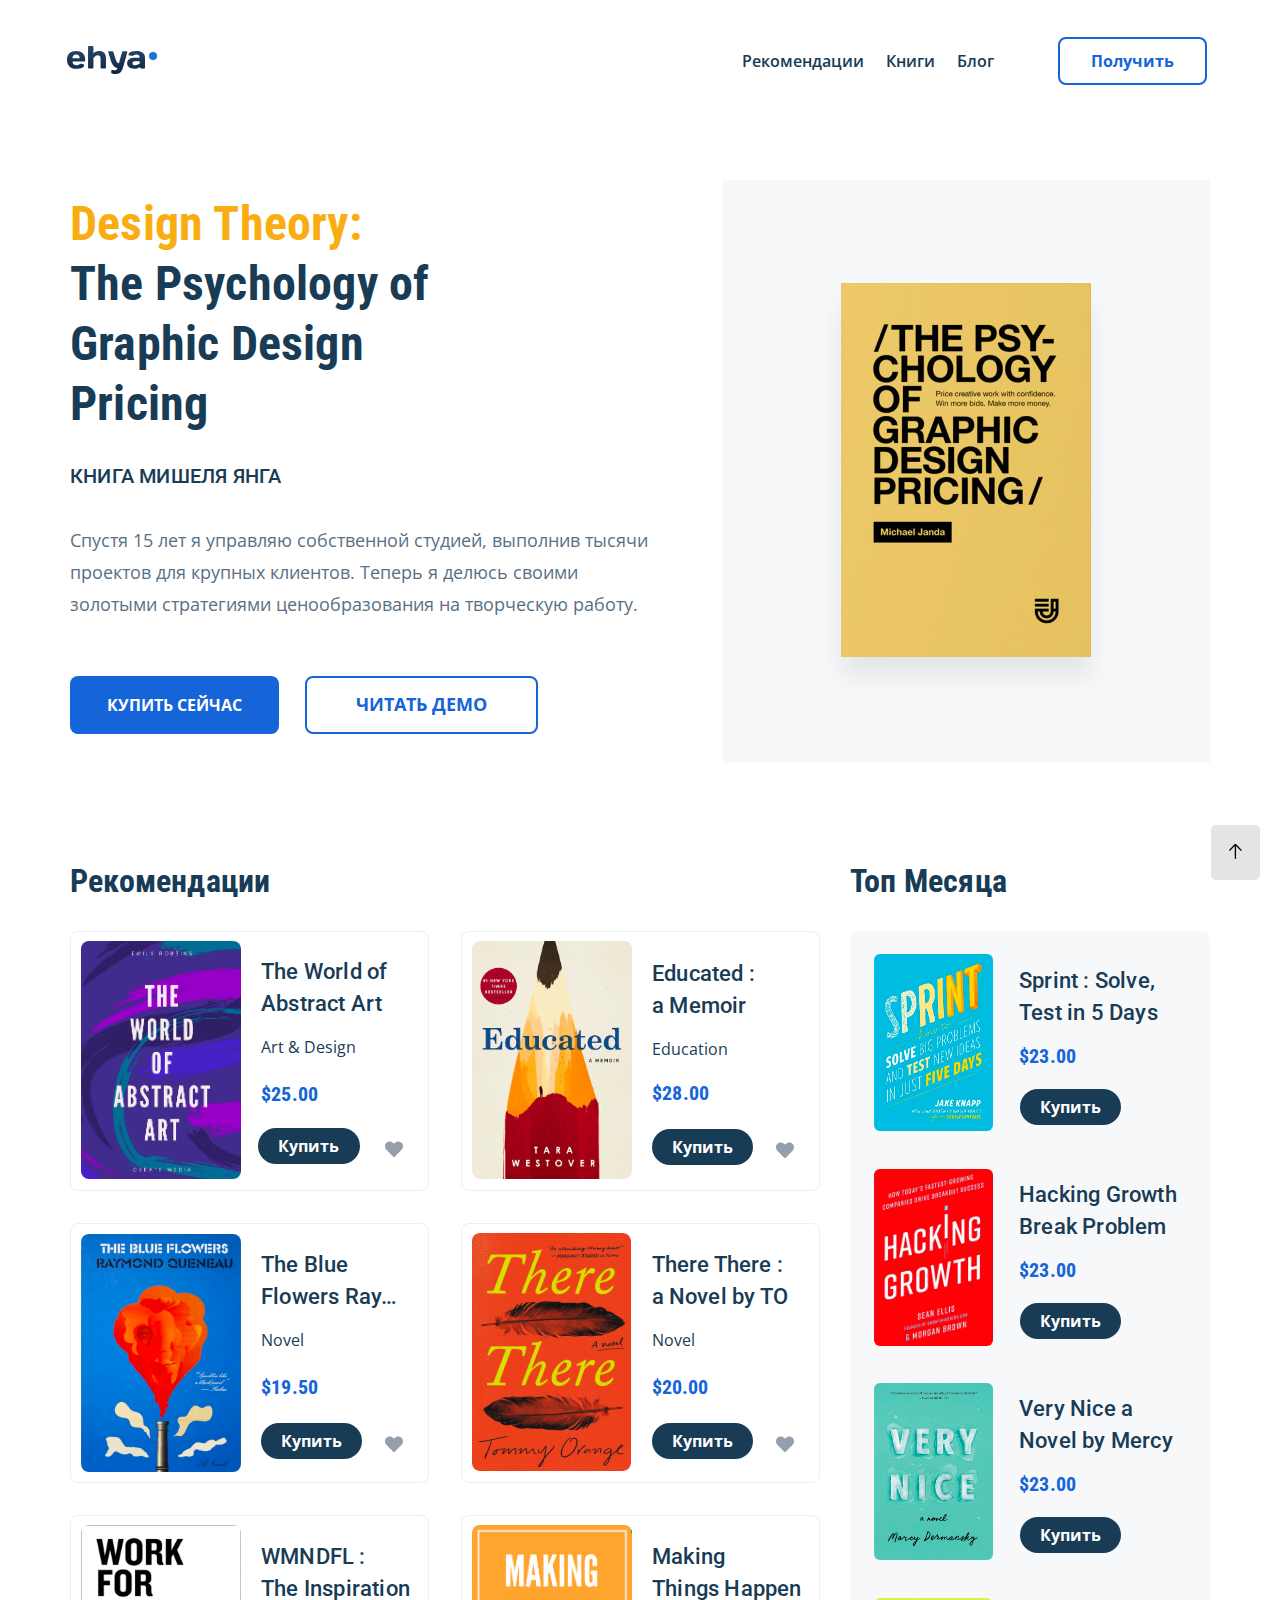
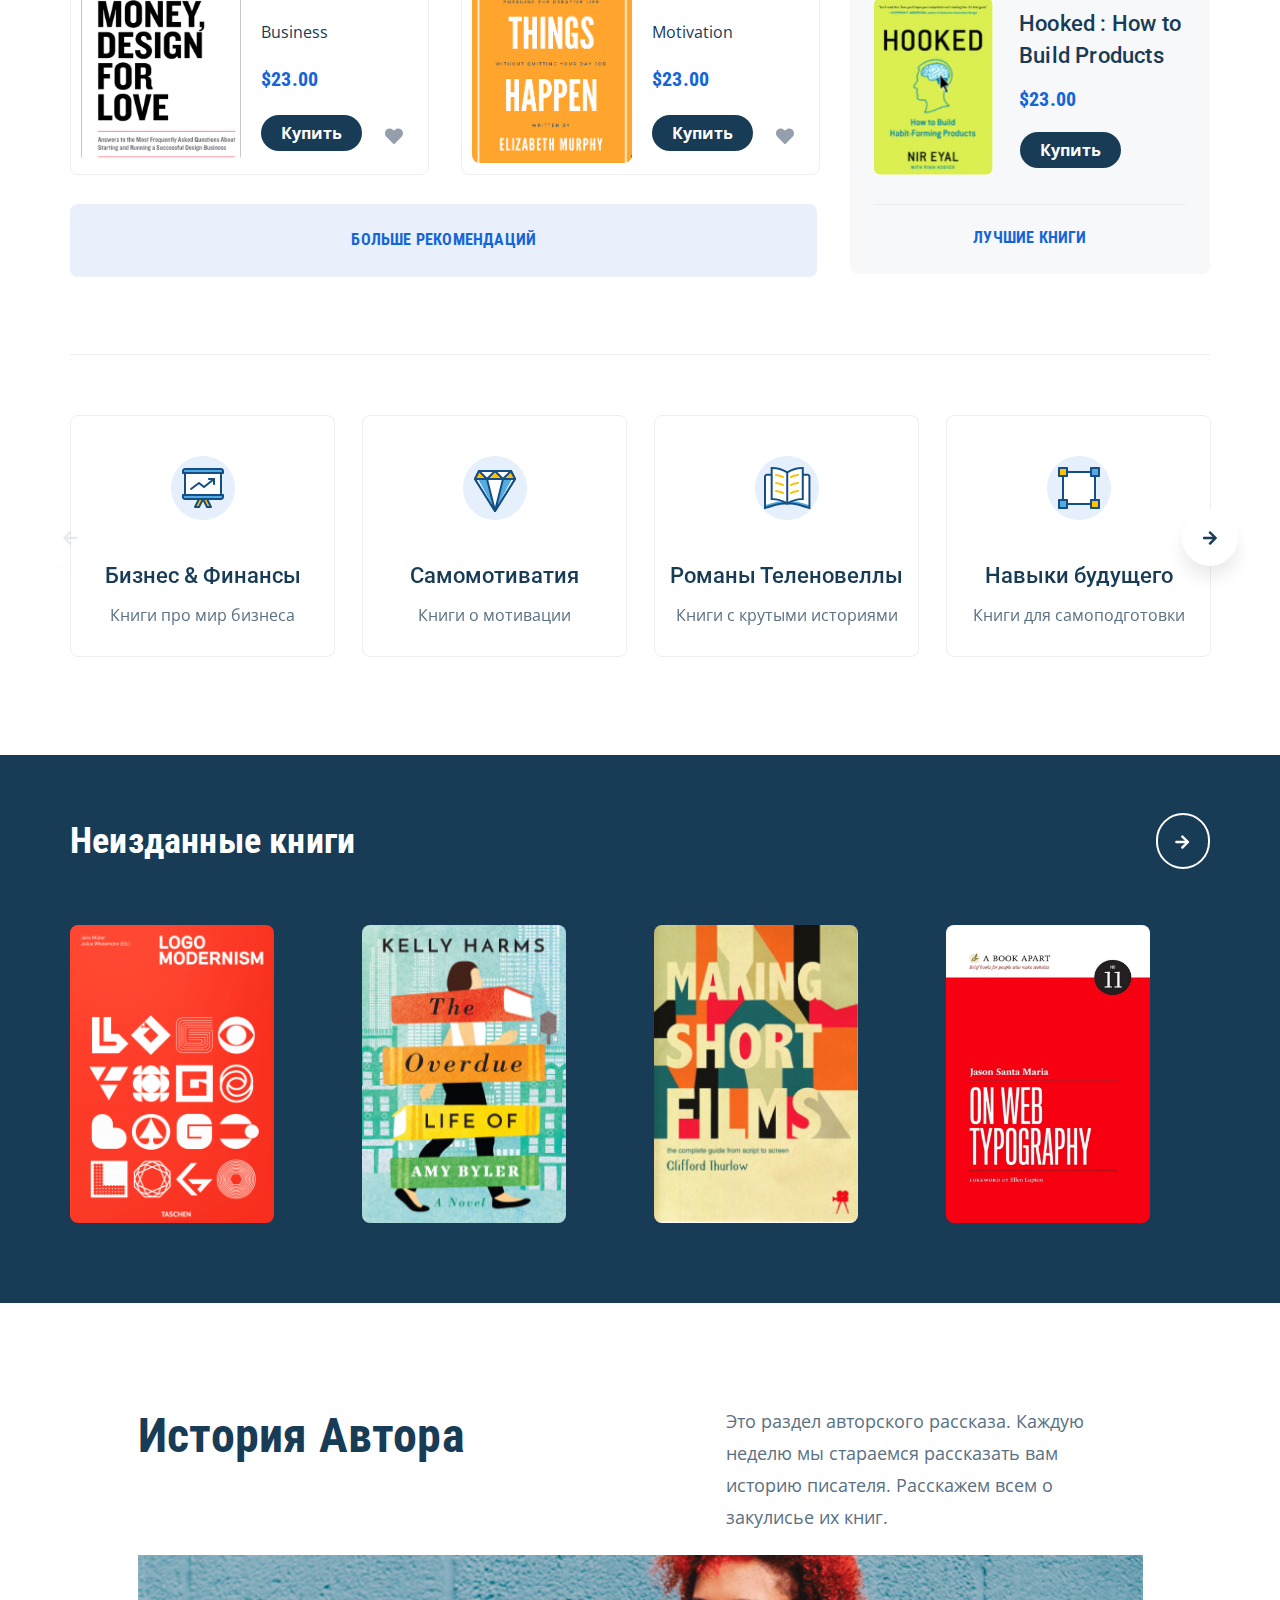
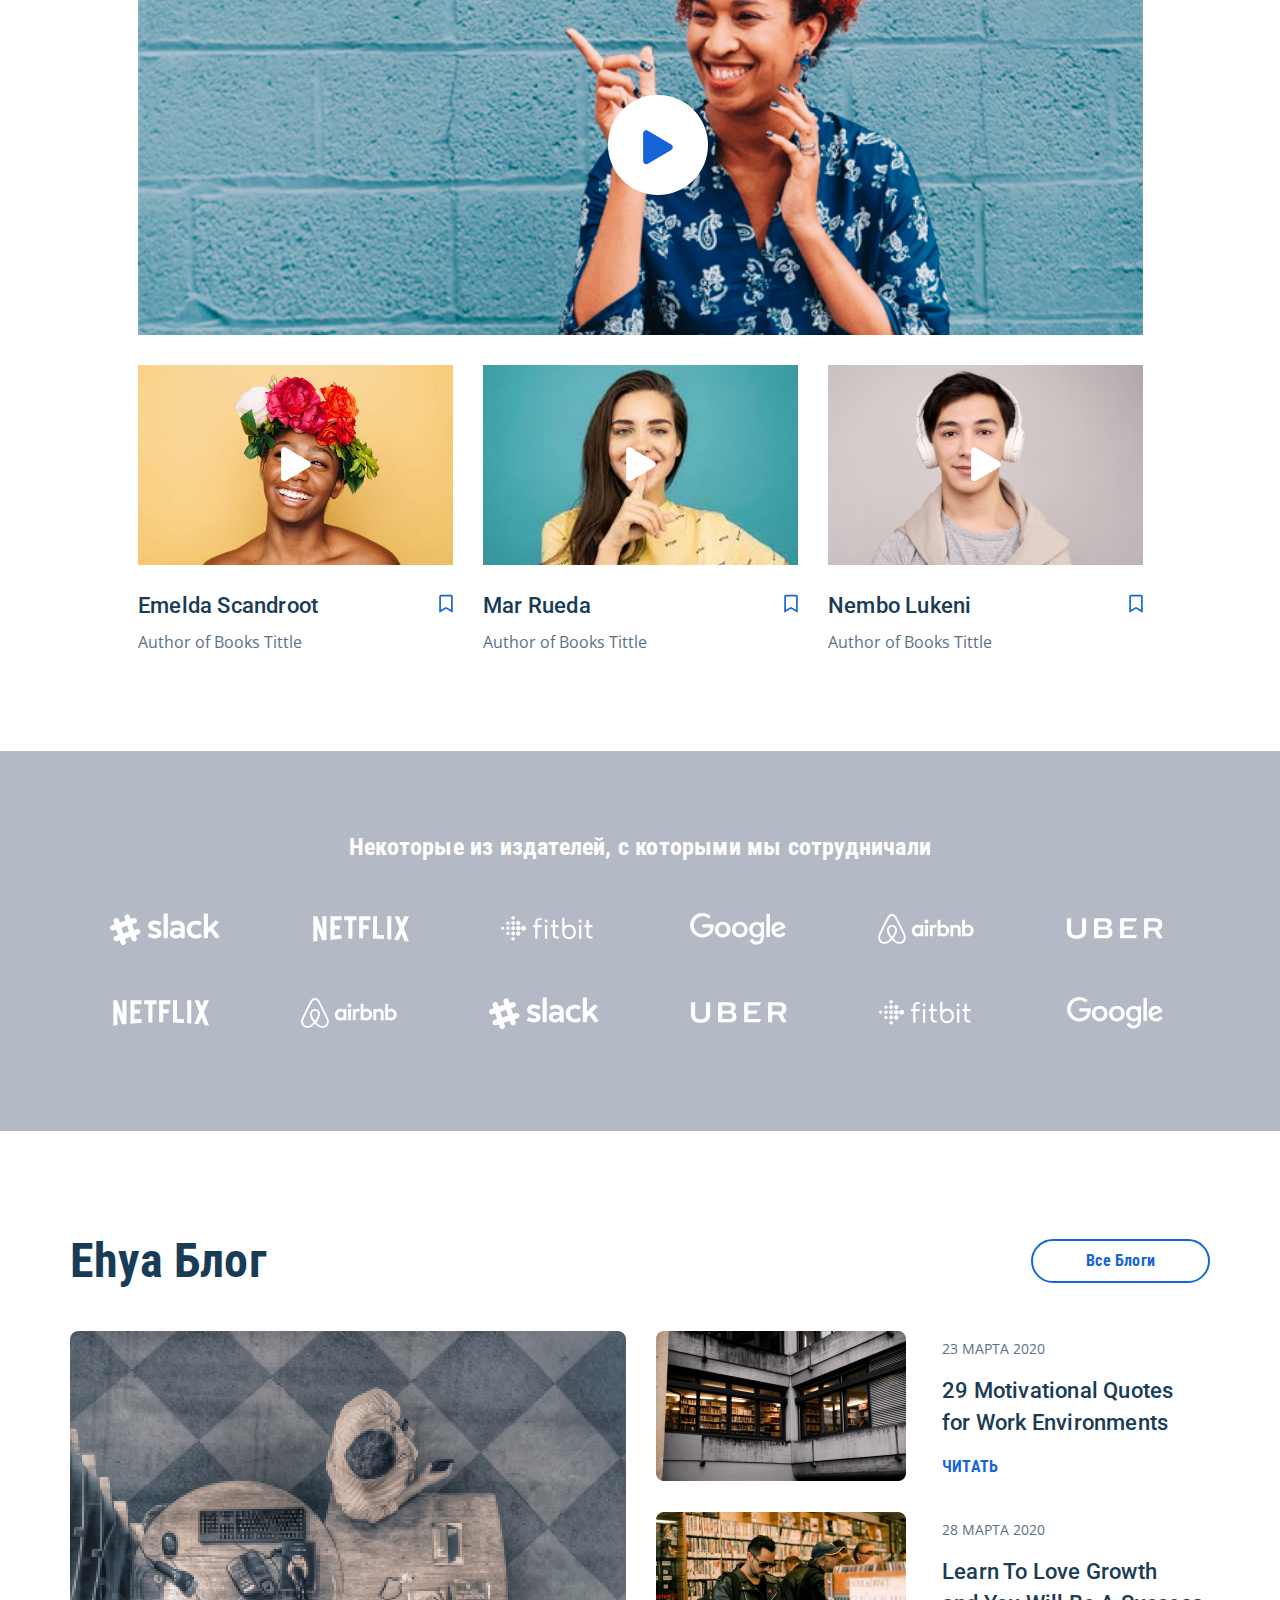
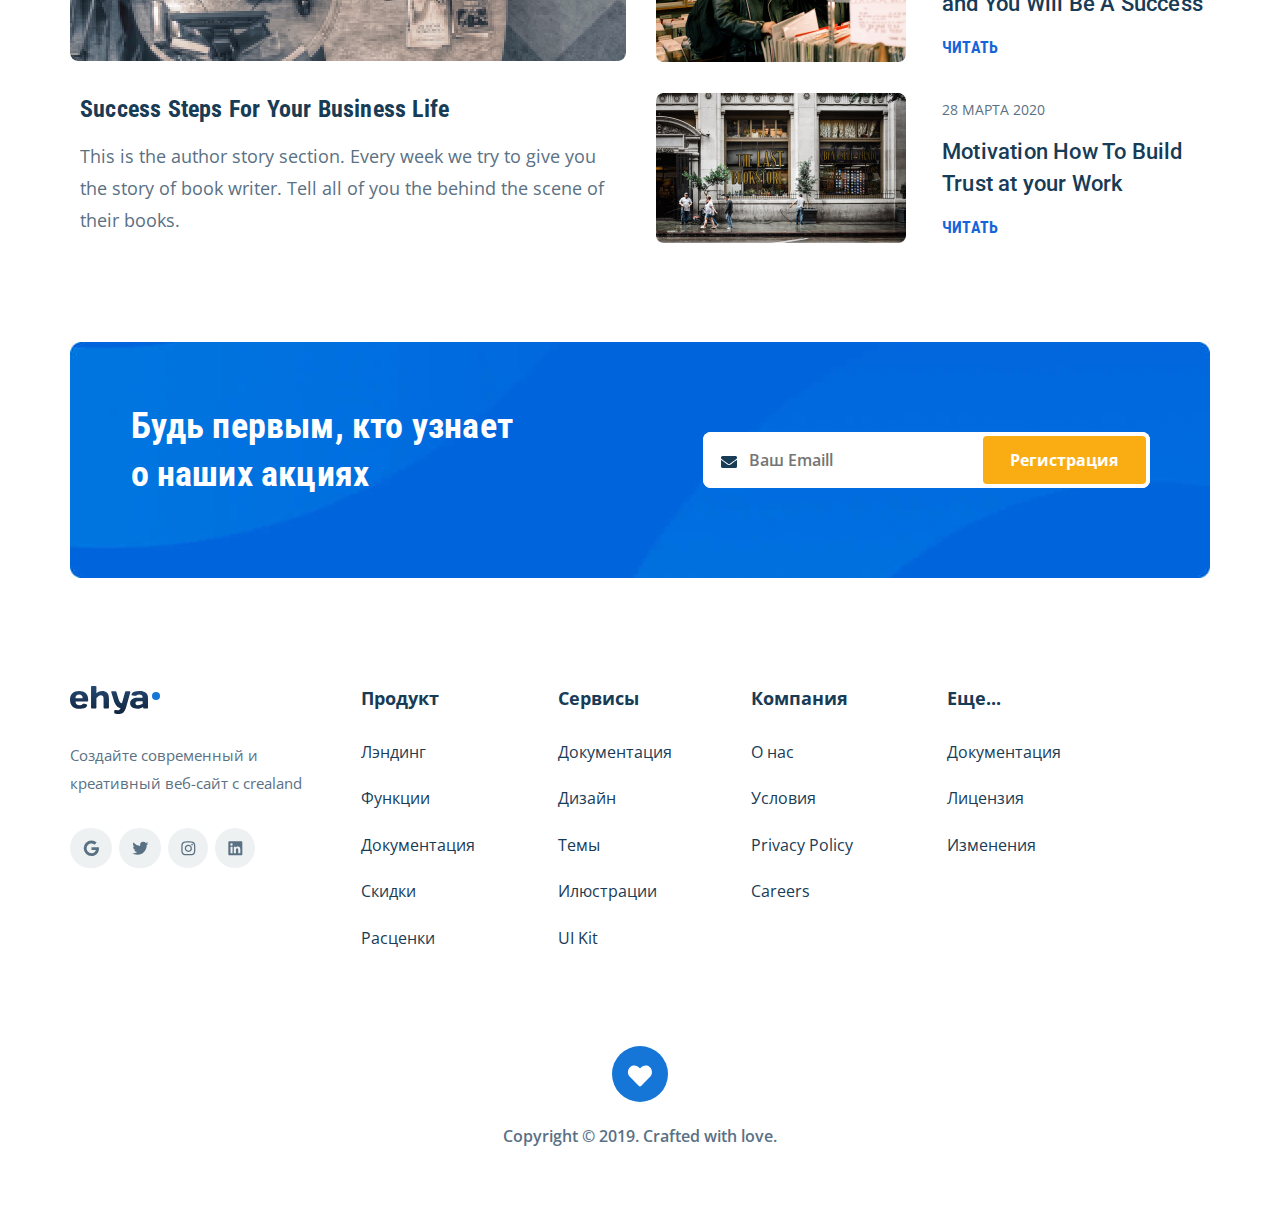
==== commit 73b21a50: "fix: logo.svg" ====
--- a/index.html
+++ b/index.html
@@ -19,7 +19,7 @@
     <div class="container">
       <div class="navbar-top">
         <a href="index.html" class="logo">
-          <img src="img/Logo.svg" alt="Logo: Ehya" class="logo__image" />
+          <img src="img/logo.svg" alt="Logo: Ehya" class="logo__image" />
         </a>
         <div class="navbar-bottom">
           <ul class="navbar-menu">
@@ -273,284 +273,168 @@
 
   <section class="slider">
     <div class="container slider__container">
-        <div class="slider__button-prev">
-            <img src="img/prevRow.svg" alt="" />
-        </div>
-        <div class="slider__button-next">
-            <img src="img/nextRow.svg" alt="" />
-        </div>
-        <div class="slide carousel">
-            <div>
-                <div class="slide__card">
-                    <img
-                        src="img/slide1.svg"
-                        alt="Icon: Бизнес"
-                        class="slide__image"
-                    />
-                    <h2 class="slide__title">Бизнес & Финансы</h2>
-                    <span class="slide__description"
-                        >Книги про мир бизнеса</span
-                    >
-                </div>
-            </div>
-            <div>
-                <div class="slide__card">
-                    <img
-                        src="img/slide2.svg"
-                        alt="Icon: Самомотивация"
-                        class="slide__image"
-                    />
-                    <span class="slide__title">Самомотиватия</span>
-                    <span
-                        class="slide__description slide__description-ml"
-                        >Книги о мотивации</span
-                    >
-                </div>
-            </div>
-            <div>
-                <div class="slide__card">
-                    <img
-                        src="img/slide3.svg"
-                        alt="Icon: Романы"
-                        class="slide__image"
-                    />
-                    <span class="slide__title">Романы Теленовеллы</span>
-                    <span class="slide__description"
-                        >Книги с крутыми историями</span
-                    >
-                </div>
-            </div>
-            <div>
-                <div class="slide__card">
-                    <img
-                        src="img/slide4.svg"
-                        alt="Icon: Навыки"
-                        class="slide__image"
-                    />
-                    <span class="slide__title">Навыки будущего</span>
-                    <span class="slide__description"
-                        >Книги для самоподготовки
-                    </span>
-                </div>
-            </div>
-            <div>
-                <div class="slide__card">
-                    <img
-                        src="img/slide2.svg"
-                        alt="Icon: Самомотивация"
-                        class="slide__image"
-                    />
-                    <span class="slide__title">Самомотиватия</span>
-                    <span class="slide__description"
-                        >Книги о мотивации</span
-                    >
-                </div>
-            </div>
-            <div>
-                <div class="slide__card">
-                    <img
-                        src="img/slide1.svg"
-                        alt="Icon: Бизнес"
-                        class="slide__image"
-                    />
-                    <span class="slide__title">Бизнес & Финансы</span>
-                    <span class="slide__description"
-                        >Книги про мир бизнеса</span
-                    >
-                </div>
-            </div>
-            <div>
-                <div class="slide__card">
-                    <img
-                        src="img/slide2.svg"
-                        alt="Icon: Самомотивация"
-                        class="slide__image"
-                    />
-                    <span class="slide__title">Самомотиватия</span>
-                    <span class="slide__description"
-                        >Книги о мотивации</span
-                    >
-                </div>
-            </div>
-            <div>
-                <div class="slide__card">
-                    <img
-                        src="img/slide3.svg"
-                        alt="Icon: Романы"
-                        class="slide__image"
-                    />
-                    <span class="slide__title">Романы Теленовеллы</span>
-                    <span class="slide__description"
-                        >Книги с крутыми историями</span
-                    >
-                </div>
-            </div>
-            <div>
-                <div class="slide__card">
-                    <img
-                        src="img/slide4.svg"
-                        alt="Icon: Навыки"
-                        class="slide__image"
-                    />
-                    <span class="slide__title">Навыки будущего</span>
-                    <span class="slide__description"
-                        >Книги для самоподготовки
-                    </span>
-                </div>
-            </div>
-            <div>
-                <div class="slide__card">
-                    <img
-                        src="img/slide2.svg"
-                        alt="Icon: Самомотивация"
-                        class="slide__image"
-                    />
-                    <span class="slide__title">Самомотиватия</span>
-                    <span class="slide__description"
-                        >Книги о мотивации</span
-                    >
-                </div>
-            </div>
-        </div>
-        <div class="slide slide-adaptive">
-            <div>
-                <div class="slide__card">
-                    <img
-                        src="img/slide3.svg"
-                        alt="Icon: Романы"
-                        class="slide__image"
-                    />
-                    <span class="slide__title">Романы Теленовеллы</span>
-                    <span class="slide__description"
-                        >Книги с крутыми историями</span
-                    >
-                </div>
-            </div>
-            <div>
-                <div class="slide__card">
-                    <img
-                        src="img/slide4.svg"
-                        alt="Icon: Навыки"
-                        class="slide__image"
-                    />
-                    <span class="slide__title">Навыки будущего</span>
-                    <span class="slide__description"
-                        >Книги для самоподготовки
-                    </span>
-                </div>
-            </div>
-            <div>
-                <div class="slide__card">
-                    <img
-                        src="img/slide3.svg"
-                        alt="Icon: Романы"
-                        class="slide__image"
-                    />
-                    <span class="slide__title">Романы Теленовеллы</span>
-                    <span class="slide__description"
-                        >Книги с крутыми историями</span
-                    >
-                </div>
-            </div>
-            <div>
-                <div class="slide__card">
-                    <img
-                        src="img/slide4.svg"
-                        alt="Icon: Навыки"
-                        class="slide__image"
-                    />
-                    <span class="slide__title">Навыки будущего</span>
-                    <span class="slide__description"
-                        >Книги для самоподготовки
-                    </span>
-                </div>
-            </div>
-            <div>
-                <div class="slide__card">
-                    <img
-                        src="img/slide2.svg"
-                        alt="Icon: Самомотивация"
-                        class="slide__image"
-                    />
-                    <span class="slide__title">Самомотиватия</span>
-                    <span class="slide__description"
-                        >Книги о мотивации</span
-                    >
-                </div>
-            </div>
-            <div>
-                <div class="slide__card">
-                    <img
-                        src="img/slide1.svg"
-                        alt="Icon: Бизнес"
-                        class="slide__image"
-                    />
-                    <span class="slide__title">Бизнес & Финансы</span>
-                    <span class="slide__description"
-                        >Книги про мир бизнеса</span
-                    >
-                </div>
-            </div>
-            <div>
-                <div class="slide__card">
-                    <img
-                        src="img/slide2.svg"
-                        alt="Icon: Самомотивация"
-                        class="slide__image"
-                    />
-                    <span class="slide__title">Самомотиватия</span>
-                    <span class="slide__description"
-                        >Книги о мотивации</span
-                    >
-                </div>
-            </div>
-            <div>
-                <div class="slide__card">
-                    <img
-                        src="img/slide3.svg"
-                        alt="Icon: Романы"
-                        class="slide__image"
-                    />
-                    <span class="slide__title">Романы Теленовеллы</span>
-                    <span class="slide__description"
-                        >Книги с крутыми историями</span
-                    >
-                </div>
-            </div>
-            <div>
-                <div class="slide__card">
-                    <img
-                        src="img/slide4.svg"
-                        alt="Icon: Навыки"
-                        class="slide__image"
-                    />
-                    <span class="slide__title">Навыки будущего</span>
-                    <span class="slide__description"
-                        >Книги для самоподготовки
-                    </span>
-                </div>
-            </div>
-            <div>
-                <div class="slide__card">
-                    <img
-                        src="img/slide2.svg"
-                        alt="Icon: Самомотивация"
-                        class="slide__image"
-                    />
-                    <span class="slide__title">Самомотиватия</span>
-                    <span class="slide__description"
-                        >Книги о мотивации</span
-                    >
-                </div>
-            </div>
-        </div>
-    </div>
-</section>
-
-
-
-
-<!-- 
+      <div class="slider__button-prev">
+        <img src="img/prevRow.svg" alt="" />
+      </div>
+      <div class="slider__button-next">
+        <img src="img/nextRow.svg" alt="" />
+      </div>
+      <div class="slide carousel">
+        <div>
+          <div class="slide__card">
+            <img src="img/slide1.svg" alt="Icon: Бизнес" class="slide__image" />
+            <h2 class="slide__title">Бизнес & Финансы</h2>
+            <span class="slide__description">Книги про мир бизнеса</span>
+          </div>
+        </div>
+        <div>
+          <div class="slide__card">
+            <img src="img/slide2.svg" alt="Icon: Самомотивация" class="slide__image" />
+            <span class="slide__title">Самомотиватия</span>
+            <span class="slide__description slide__description-ml">Книги о мотивации</span>
+          </div>
+        </div>
+        <div>
+          <div class="slide__card">
+            <img src="img/slide3.svg" alt="Icon: Романы" class="slide__image" />
+            <span class="slide__title">Романы Теленовеллы</span>
+            <span class="slide__description">Книги с крутыми историями</span>
+          </div>
+        </div>
+        <div>
+          <div class="slide__card">
+            <img src="img/slide4.svg" alt="Icon: Навыки" class="slide__image" />
+            <span class="slide__title">Навыки будущего</span>
+            <span class="slide__description">Книги для самоподготовки
+            </span>
+          </div>
+        </div>
+        <div>
+          <div class="slide__card">
+            <img src="img/slide2.svg" alt="Icon: Самомотивация" class="slide__image" />
+            <span class="slide__title">Самомотиватия</span>
+            <span class="slide__description">Книги о мотивации</span>
+          </div>
+        </div>
+        <div>
+          <div class="slide__card">
+            <img src="img/slide1.svg" alt="Icon: Бизнес" class="slide__image" />
+            <span class="slide__title">Бизнес & Финансы</span>
+            <span class="slide__description">Книги про мир бизнеса</span>
+          </div>
+        </div>
+        <div>
+          <div class="slide__card">
+            <img src="img/slide2.svg" alt="Icon: Самомотивация" class="slide__image" />
+            <span class="slide__title">Самомотиватия</span>
+            <span class="slide__description">Книги о мотивации</span>
+          </div>
+        </div>
+        <div>
+          <div class="slide__card">
+            <img src="img/slide3.svg" alt="Icon: Романы" class="slide__image" />
+            <span class="slide__title">Романы Теленовеллы</span>
+            <span class="slide__description">Книги с крутыми историями</span>
+          </div>
+        </div>
+        <div>
+          <div class="slide__card">
+            <img src="img/slide4.svg" alt="Icon: Навыки" class="slide__image" />
+            <span class="slide__title">Навыки будущего</span>
+            <span class="slide__description">Книги для самоподготовки
+            </span>
+          </div>
+        </div>
+        <div>
+          <div class="slide__card">
+            <img src="img/slide2.svg" alt="Icon: Самомотивация" class="slide__image" />
+            <span class="slide__title">Самомотиватия</span>
+            <span class="slide__description">Книги о мотивации</span>
+          </div>
+        </div>
+      </div>
+      <div class="slide slide-adaptive">
+        <div>
+          <div class="slide__card">
+            <img src="img/slide3.svg" alt="Icon: Романы" class="slide__image" />
+            <span class="slide__title">Романы Теленовеллы</span>
+            <span class="slide__description">Книги с крутыми историями</span>
+          </div>
+        </div>
+        <div>
+          <div class="slide__card">
+            <img src="img/slide4.svg" alt="Icon: Навыки" class="slide__image" />
+            <span class="slide__title">Навыки будущего</span>
+            <span class="slide__description">Книги для самоподготовки
+            </span>
+          </div>
+        </div>
+        <div>
+          <div class="slide__card">
+            <img src="img/slide3.svg" alt="Icon: Романы" class="slide__image" />
+            <span class="slide__title">Романы Теленовеллы</span>
+            <span class="slide__description">Книги с крутыми историями</span>
+          </div>
+        </div>
+        <div>
+          <div class="slide__card">
+            <img src="img/slide4.svg" alt="Icon: Навыки" class="slide__image" />
+            <span class="slide__title">Навыки будущего</span>
+            <span class="slide__description">Книги для самоподготовки
+            </span>
+          </div>
+        </div>
+        <div>
+          <div class="slide__card">
+            <img src="img/slide2.svg" alt="Icon: Самомотивация" class="slide__image" />
+            <span class="slide__title">Самомотиватия</span>
+            <span class="slide__description">Книги о мотивации</span>
+          </div>
+        </div>
+        <div>
+          <div class="slide__card">
+            <img src="img/slide1.svg" alt="Icon: Бизнес" class="slide__image" />
+            <span class="slide__title">Бизнес & Финансы</span>
+            <span class="slide__description">Книги про мир бизнеса</span>
+          </div>
+        </div>
+        <div>
+          <div class="slide__card">
+            <img src="img/slide2.svg" alt="Icon: Самомотивация" class="slide__image" />
+            <span class="slide__title">Самомотиватия</span>
+            <span class="slide__description">Книги о мотивации</span>
+          </div>
+        </div>
+        <div>
+          <div class="slide__card">
+            <img src="img/slide3.svg" alt="Icon: Романы" class="slide__image" />
+            <span class="slide__title">Романы Теленовеллы</span>
+            <span class="slide__description">Книги с крутыми историями</span>
+          </div>
+        </div>
+        <div>
+          <div class="slide__card">
+            <img src="img/slide4.svg" alt="Icon: Навыки" class="slide__image" />
+            <span class="slide__title">Навыки будущего</span>
+            <span class="slide__description">Книги для самоподготовки
+            </span>
+          </div>
+        </div>
+        <div>
+          <div class="slide__card">
+            <img src="img/slide2.svg" alt="Icon: Самомотивация" class="slide__image" />
+            <span class="slide__title">Самомотиватия</span>
+            <span class="slide__description">Книги о мотивации</span>
+          </div>
+        </div>
+      </div>
+    </div>
+  </section>
+
+
+
+
+  <!-- 
   <section class="category">
     <div class="container">
       <div class="slider-one single-items">
@@ -610,8 +494,8 @@
           </a>
         </div>
       </div> -->
-      <!-- /.shape category__shape -->
-      <!-- <div class="slider-three single-ite">
+  <!-- /.shape category__shape -->
+  <!-- <div class="slider-three single-ite">
         <div class="shapes">
           <a href="#">
             <div class="shapes__card">
@@ -668,9 +552,9 @@
           </a>
         </div>
       </div> -->
-      <!-- /.slider-three single-ite -->
-    <!-- </div> -->
-    <!-- /.container -->
+  <!-- /.slider-three single-ite -->
+  <!-- </div> -->
+  <!-- /.container -->
   <!-- </section> -->
   <!-- /.category -->
   <section class="unreleased">
--- a/css/style.css
+++ b/css/style.css
@@ -1,3237 +1,2 @@
-* {
-  -webkit-box-sizing: border-box;
-          box-sizing: border-box;
-}
-
-body {
-  font-family: 'Open Sans', serif;
-  background-color: #FFFFFF;
-  color: #183B56;
-  margin: 0;
-}
-
-.container {
-  max-width: 1140px;
-  margin: auto;
-}
-
-img {
-  max-width: 100%;
-}
-
-.button {
-  cursor: pointer;
-}
-
-.button:hover {
-  background-color: #1565D8;
-  color: #FFFFFF;
-}
-
-button:hover {
-  background: #1565D8;
-  color: #FFFFFF;
-}
-
-a {
-  text-decoration: none;
-  cursor: pointer;
-}
-
-a:hover {
-  color: #1565D8;
-}
-
-a:active {
-  color: #183B56;
-}
-
-.slick-prev:hover {
-  background: url(../img/prev-slick.svg);
-  cursor: pointer;
-  background-repeat: no-repeat;
-  background-color: transparent;
-  left: 86%;
-  -webkit-transform: translate(0, -204%) rotate(180deg);
-          transform: translate(0, -204%) rotate(180deg);
-}
-
-.slick-next:hover {
-  background: url(../img/prev-slick.svg);
-  cursor: pointer;
-  background-repeat: no-repeat;
-  background-color: transparent;
-  left: 93%;
-  -webkit-transform: translate(0, -204%);
-          transform: translate(0, -204%);
-}
-
-/*! normalize.css v8.0.1 | MIT License | github.com/necolas/normalize.css */
-/* Document
-   ========================================================================== */
-/**
- * 1. Correct the line height in all browsers.
- * 2. Prevent adjustments of font size after orientation changes in iOS.
- */
-html {
-  line-height: 1.15;
-  /* 1 */
-  -webkit-text-size-adjust: 100%;
-  /* 2 */
-}
-
-/* Sections
-   ========================================================================== */
-/**
- * Remove the margin in all browsers.
- */
-body {
-  margin: 0;
-}
-
-/**
- * Render the `main` element consistently in IE.
- */
-main {
-  display: block;
-}
-
-/**
- * Correct the font size and margin on `h1` elements within `section` and
- * `article` contexts in Chrome, Firefox, and Safari.
- */
-h1 {
-  font-size: 2em;
-  margin: 0.67em 0;
-}
-
-/* Grouping content
-   ========================================================================== */
-/**
- * 1. Add the correct box sizing in Firefox.
- * 2. Show the overflow in Edge and IE.
- */
-hr {
-  -webkit-box-sizing: content-box;
-          box-sizing: content-box;
-  /* 1 */
-  height: 0;
-  /* 1 */
-  overflow: visible;
-  /* 2 */
-}
-
-/**
- * 1. Correct the inheritance and scaling of font size in all browsers.
- * 2. Correct the odd `em` font sizing in all browsers.
- */
-pre {
-  font-family: monospace, monospace;
-  /* 1 */
-  font-size: 1em;
-  /* 2 */
-}
-
-/* Text-level semantics
-   ========================================================================== */
-/**
- * Remove the gray background on active links in IE 10.
- */
-a {
-  background-color: transparent;
-}
-
-/**
- * 1. Remove the bottom border in Chrome 57-
- * 2. Add the correct text decoration in Chrome, Edge, IE, Opera, and Safari.
- */
-abbr[title] {
-  border-bottom: none;
-  /* 1 */
-  text-decoration: underline;
-  /* 2 */
-  -webkit-text-decoration: underline dotted;
-          text-decoration: underline dotted;
-  /* 2 */
-}
-
-/**
- * Add the correct font weight in Chrome, Edge, and Safari.
- */
-b,
-strong {
-  font-weight: bolder;
-}
-
-/**
- * 1. Correct the inheritance and scaling of font size in all browsers.
- * 2. Correct the odd `em` font sizing in all browsers.
- */
-code,
-kbd,
-samp {
-  font-family: monospace, monospace;
-  /* 1 */
-  font-size: 1em;
-  /* 2 */
-}
-
-/**
- * Add the correct font size in all browsers.
- */
-small {
-  font-size: 80%;
-}
-
-/**
- * Prevent `sub` and `sup` elements from affecting the line height in
- * all browsers.
- */
-sub,
-sup {
-  font-size: 75%;
-  line-height: 0;
-  position: relative;
-  vertical-align: baseline;
-}
-
-sub {
-  bottom: -0.25em;
-}
-
-sup {
-  top: -0.5em;
-}
-
-/* Embedded content
-   ========================================================================== */
-/**
- * Remove the border on images inside links in IE 10.
- */
-img {
-  border-style: none;
-}
-
-/* Forms
-   ========================================================================== */
-/**
- * 1. Change the font styles in all browsers.
- * 2. Remove the margin in Firefox and Safari.
- */
-button,
-input,
-optgroup,
-select,
-textarea {
-  font-family: inherit;
-  /* 1 */
-  font-size: 100%;
-  /* 1 */
-  line-height: 1.15;
-  /* 1 */
-  margin: 0;
-  /* 2 */
-}
-
-/**
- * Show the overflow in IE.
- * 1. Show the overflow in Edge.
- */
-button,
-input {
-  /* 1 */
-  overflow: visible;
-}
-
-/**
- * Remove the inheritance of text transform in Edge, Firefox, and IE.
- * 1. Remove the inheritance of text transform in Firefox.
- */
-button,
-select {
-  /* 1 */
-  text-transform: none;
-}
-
-/**
- * Correct the inability to style clickable types in iOS and Safari.
- */
-button,
-[type="button"],
-[type="reset"],
-[type="submit"] {
-  -webkit-appearance: button;
-}
-
-/**
- * Remove the inner border and padding in Firefox.
- */
-button::-moz-focus-inner,
-[type="button"]::-moz-focus-inner,
-[type="reset"]::-moz-focus-inner,
-[type="submit"]::-moz-focus-inner {
-  border-style: none;
-  padding: 0;
-}
-
-/**
- * Restore the focus styles unset by the previous rule.
- */
-button:-moz-focusring,
-[type="button"]:-moz-focusring,
-[type="reset"]:-moz-focusring,
-[type="submit"]:-moz-focusring {
-  outline: 1px dotted ButtonText;
-}
-
-/**
- * Correct the padding in Firefox.
- */
-fieldset {
-  padding: 0.35em 0.75em 0.625em;
-}
-
-/**
- * 1. Correct the text wrapping in Edge and IE.
- * 2. Correct the color inheritance from `fieldset` elements in IE.
- * 3. Remove the padding so developers are not caught out when they zero out
- *    `fieldset` elements in all browsers.
- */
-legend {
-  -webkit-box-sizing: border-box;
-          box-sizing: border-box;
-  /* 1 */
-  color: inherit;
-  /* 2 */
-  display: table;
-  /* 1 */
-  max-width: 100%;
-  /* 1 */
-  padding: 0;
-  /* 3 */
-  white-space: normal;
-  /* 1 */
-}
-
-/**
- * Add the correct vertical alignment in Chrome, Firefox, and Opera.
- */
-progress {
-  vertical-align: baseline;
-}
-
-/**
- * Remove the default vertical scrollbar in IE 10+.
- */
-textarea {
-  overflow: auto;
-}
-
-/**
- * 1. Add the correct box sizing in IE 10.
- * 2. Remove the padding in IE 10.
- */
-[type="checkbox"],
-[type="radio"] {
-  -webkit-box-sizing: border-box;
-          box-sizing: border-box;
-  /* 1 */
-  padding: 0;
-  /* 2 */
-}
-
-/**
- * Correct the cursor style of increment and decrement buttons in Chrome.
- */
-[type="number"]::-webkit-inner-spin-button,
-[type="number"]::-webkit-outer-spin-button {
-  height: auto;
-}
-
-/**
- * 1. Correct the odd appearance in Chrome and Safari.
- * 2. Correct the outline style in Safari.
- */
-[type="search"] {
-  -webkit-appearance: textfield;
-  /* 1 */
-  outline-offset: -2px;
-  /* 2 */
-}
-
-/**
- * Remove the inner padding in Chrome and Safari on macOS.
- */
-[type="search"]::-webkit-search-decoration {
-  -webkit-appearance: none;
-}
-
-/**
- * 1. Correct the inability to style clickable types in iOS and Safari.
- * 2. Change font properties to `inherit` in Safari.
- */
-::-webkit-file-upload-button {
-  -webkit-appearance: button;
-  /* 1 */
-  font: inherit;
-  /* 2 */
-}
-
-/* Interactive
-   ========================================================================== */
-/*
- * Add the correct display in Edge, IE 10+, and Firefox.
- */
-details {
-  display: block;
-}
-
-/*
- * Add the correct display in all browsers.
- */
-summary {
-  display: list-item;
-}
-
-/* Misc
-   ========================================================================== */
-/**
- * Add the correct display in IE 10+.
- */
-template {
-  display: none;
-}
-
-/**
- * Add the correct display in IE 10.
- */
-[hidden] {
-  display: none;
-}
-
-.logo {
-  margin-top: 2px;
-  margin-left: -3px;
-  width: 90px;
-}
-
-.navbar-top {
-  padding-top: 37px;
-  padding-bottom: 37px;
-  display: -webkit-box;
-  display: -ms-flexbox;
-  display: flex;
-  -webkit-box-align: center;
-      -ms-flex-align: center;
-          align-items: center;
-  -webkit-box-pack: justify;
-      -ms-flex-pack: justify;
-          justify-content: space-between;
-}
-
-.navbar-top__menu-button {
-  display: none;
-}
-
-.navbar-bottom {
-  margin-right: 52px;
-  margin-left: auto;
-}
-
-.navbar-menu {
-  list-style-type: none;
-  margin: 0;
-  display: -webkit-box;
-  display: -ms-flexbox;
-  display: flex;
-  -webkit-box-align: center;
-      -ms-flex-align: center;
-          align-items: center;
-  -webkit-box-pack: justify;
-      -ms-flex-pack: justify;
-          justify-content: space-between;
-  padding-left: 0;
-}
-
-.navbar-menu__link {
-  font-style: normal;
-  font-weight: 600;
-  font-size: 16px;
-  line-height: 22px;
-  text-align: center;
-  text-decoration: none;
-  margin-right: 12px;
-  margin-left: 10px;
-  color: #183B56;
-}
-
-.navbar-menu__item-mobile-visible {
-  display: none;
-}
-
-.navbar__button {
-  margin-right: 3px;
-  padding: 11px 31px;
-  text-decoration: none;
-  border: 2px solid #1565D8;
-  -webkit-box-sizing: border-box;
-          box-sizing: border-box;
-  border-radius: 8px;
-  font-style: normal;
-  font-weight: bold;
-  font-size: 16px;
-  line-height: 22px;
-  text-align: center;
-  color: #1565D8;
-}
-
-.navbar__button_mobile_visible {
-  display: none;
-}
-
-.image-book {
-  width: 250px;
-  max-width: none;
-  z-index: 10;
-  background: rgba(0, 0, 0, 0.0001);
-  -webkit-box-shadow: 0px 20px 24px rgba(0, 0, 0, 0.08);
-          box-shadow: 0px 20px 24px rgba(0, 0, 0, 0.08);
-}
-
-.main {
-  padding-top: 58px;
-  padding-bottom: 40px;
-}
-
-.main-grid {
-  display: -webkit-box;
-  display: -ms-flexbox;
-  display: flex;
-  -webkit-box-align: center;
-      -ms-flex-align: center;
-          align-items: center;
-  -webkit-box-pack: justify;
-      -ms-flex-pack: justify;
-          justify-content: space-between;
-}
-
-.main-image {
-  padding: 103px 119px;
-  background: #f7f8f9;
-}
-
-.main-info__title {
-  font-family: Roboto Condensed;
-  font-style: normal;
-  font-weight: bold;
-  font-size: 48px;
-  line-height: 60px;
-  letter-spacing: 0.2px;
-  color: #FAAD13;
-  margin-bottom: 0;
-  margin-top: 0;
-}
-
-.main-info__title--2 {
-  color: inherit;
-  max-width: 443px;
-  margin-top: 0;
-  margin-bottom: 30px;
-}
-
-.main-info__author {
-  font-family: Roboto;
-  font-style: normal;
-  font-weight: 500;
-  font-size: 20px;
-  line-height: 24px;
-  letter-spacing: 0.2px;
-  margin-bottom: 36px;
-  display: inline-block;
-}
-
-.main-info__subtitle {
-  font-style: normal;
-  font-weight: normal;
-  font-size: 18px;
-  line-height: 32px;
-  color: #5A7184;
-  margin-bottom: 56px;
-  display: inline-block;
-  max-width: 585px;
-}
-
-.main-info__button {
-  margin-bottom: 16px;
-}
-
-.main__button-one {
-  font-style: normal;
-  font-weight: bold;
-  font-size: 16px;
-  line-height: 22px;
-  text-align: center;
-  color: #FFFFFF;
-  padding: 18px 37px;
-  border-radius: 8px;
-  background: #1565D8;
-  border: 0;
-  margin-right: 22px;
-}
-
-.main__button-one:hover {
-  background: #FFFFFF;
-  color: #1565D8;
-  border: 1px solid #1565D8;
-}
-
-.main__button-one:active {
-  background: #1565D8;
-  color: #FFFFFF;
-}
-
-.main__button-two {
-  padding: 16px 49px;
-  padding-top: 14px;
-  text-decoration: none;
-  border: 2px solid #1565D8;
-  -webkit-box-sizing: border-box;
-          box-sizing: border-box;
-  border-radius: 8px;
-  font-style: normal;
-  font-weight: bold;
-  font-size: 18px;
-  line-height: 25px;
-  text-align: center;
-  color: #1565D8;
-}
-
-.main__button-two:hover {
-  background: #1565D8;
-  color: #FFFFFF;
-}
-
-.main__button-two:active {
-  background: #FFFFFF;
-  color: #1565D8;
-}
-
-.recommendations {
-  padding-top: 58px;
-  padding-bottom: 20px;
-}
-
-.advice {
-  max-width: 760px;
-  margin-right: 25px;
-}
-
-.advice__button {
-  font-family: Roboto Condensed;
-  font-style: normal;
-  font-weight: bold;
-  font-size: 16px;
-  line-height: 20px;
-  text-align: center;
-  letter-spacing: 0.2px;
-  padding-top: 26px;
-  padding-bottom: 27px;
-  color: #1565D8;
-  background-color: #e9f0fb;
-  width: 99%;
-  border: none;
-  border-radius: 8px;
-  text-transform: uppercase;
-  cursor: pointer;
-}
-
-.advice__title {
-  font-family: Roboto Condensed;
-  font-style: normal;
-  font-weight: bold;
-  font-size: 32px;
-  line-height: 40px;
-  letter-spacing: 0.2px;
-  margin-bottom: 30px;
-  margin-top: 0;
-}
-
-.advice-wrapper {
-  display: -webkit-box;
-  display: -ms-flexbox;
-  display: flex;
-  -ms-flex-wrap: wrap;
-      flex-wrap: wrap;
-  gap: 32px;
-  margin-bottom: 29px;
-}
-
-.card {
-  display: -webkit-box;
-  display: -ms-flexbox;
-  display: flex;
-  -webkit-box-align: center;
-      -ms-flex-align: center;
-          align-items: center;
-  padding: 9px 15px 7px 10px;
-  border: 1px solid #ECEEF2;
-  border-radius: 8px;
-}
-
-.card__image {
-  margin-right: 20px;
-}
-
-.card__book {
-  -o-object-fit: cover;
-     object-fit: cover;
-  -o-object-position: top center;
-     object-position: top center;
-  width: 160px;
-  height: 238px;
-  border-radius: 8px;
-}
-
-.card__book--abstract {
-  -o-object-fit: cover;
-     object-fit: cover;
-  -o-object-position: center center;
-     object-position: center center;
-}
-
-.card__book--blue {
-  margin-top: 1px;
-}
-
-.card__book--there {
-  margin-left: -0.5px;
-}
-
-.card-info {
-  width: 152px;
-  display: -webkit-box;
-  display: -ms-flexbox;
-  display: flex;
-  -webkit-box-orient: vertical;
-  -webkit-box-direction: normal;
-      -ms-flex-direction: column;
-          flex-direction: column;
-}
-
-.card-info__title {
-  font-family: Roboto;
-  font-style: normal;
-  font-weight: 500;
-  font-size: 22px;
-  line-height: 32px;
-  letter-spacing: 0.2px;
-  margin: 0;
-  margin-bottom: 16px;
-}
-
-.card-info__title--abstract {
-  margin-top: -4px;
-}
-
-.card-info__title--memoir {
-  margin-top: -2px;
-}
-
-.card-info__title--blue {
-  margin-top: -4px;
-}
-
-.card-info__about {
-  font-style: normal;
-  font-weight: normal;
-  font-size: 16px;
-  line-height: 22px;
-  margin-bottom: 24px;
-  display: inline-block;
-}
-
-.card-info__about--memoir {
-  margin-bottom: 21px;
-}
-
-.card-info__price {
-  font-family: Roboto Condensed;
-  font-style: normal;
-  font-weight: bold;
-  font-size: 20px;
-  line-height: 24px;
-  letter-spacing: 0.2px;
-  color: #1565D8;
-  margin-bottom: 24px;
-  display: inline-block;
-}
-
-.card-info__price--abstract {
-  margin-bottom: 20px;
-}
-
-.card-info__price--blue {
-  margin-bottom: 24px;
-}
-
-.card-info__button {
-  display: -webkit-box;
-  display: -ms-flexbox;
-  display: flex;
-  -webkit-box-align: center;
-      -ms-flex-align: center;
-          align-items: center;
-}
-
-.card-info__pay {
-  font-style: normal;
-  font-weight: bold;
-  font-size: 16px;
-  line-height: 22px;
-  text-align: center;
-  background: #183B56;
-  color: #FFFFFF;
-  border-radius: 2000px;
-  border: none;
-  padding: 7px 20px;
-  margin-right: 22px;
-  cursor: pointer;
-}
-
-.card-info__pay--abstract {
-  padding: 7px 21px 7px 20px;
-  margin-top: 2px;
-  margin-right: 24px;
-  margin-left: -3px;
-}
-
-.card-info__pay:hover {
-  background: #1565D8;
-}
-
-.card-info__love {
-  margin-top: 4px;
-  width: 19px;
-  height: 17px;
-  cursor: pointer;
-}
-
-.card-info__love--abstract {
-  margin-top: 8px;
-}
-
-.month {
-  display: -webkit-box;
-  display: -ms-flexbox;
-  display: flex;
-  -webkit-box-align: center;
-      -ms-flex-align: center;
-          align-items: center;
-  margin-bottom: 34px;
-}
-
-.month__image {
-  margin-right: 26px;
-}
-
-.month-info {
-  display: -webkit-box;
-  display: -ms-flexbox;
-  display: flex;
-  -webkit-box-orient: vertical;
-  -webkit-box-direction: normal;
-      -ms-flex-direction: column;
-          flex-direction: column;
-  width: 166px;
-}
-
-.month-info__title {
-  font-family: Roboto;
-  font-style: normal;
-  font-weight: 500;
-  font-size: 22px;
-  line-height: 32px;
-  letter-spacing: 0.2px;
-  margin: 0;
-  margin-bottom: 15px;
-}
-
-.month-info__price {
-  font-family: Roboto Condensed;
-  font-style: normal;
-  font-weight: bold;
-  font-size: 20px;
-  line-height: 24px;
-  letter-spacing: 0.2px;
-  color: #1565D8;
-  margin-bottom: 22px;
-  display: inline-block;
-}
-
-.month-info__price--top-month {
-  margin-bottom: 21px;
-}
-
-.month-info__pay {
-  font-style: normal;
-  font-weight: bold;
-  font-size: 16px;
-  line-height: 22px;
-  text-align: center;
-  background: #183B56;
-  color: #FFFFFF;
-  border-radius: 2000px;
-  border: none;
-  padding: 7px 20px;
-  width: 62%;
-  cursor: pointer;
-}
-
-.month-info__pay--top-month {
-  margin-left: 1px;
-  width: 61%;
-}
-
-.month-info__pay:hover {
-  background: #1565D8;
-}
-
-.month__book {
-  width: 119px;
-  height: 177px;
-  border-radius: 5.96628px;
-}
-
-.top__month-last {
-  margin-bottom: 26px;
-}
-
-.top__month-line {
-  width: 312px;
-  height: 1px;
-  background-color: #ECEEF2;
-}
-
-.top__month-button {
-  font-family: Roboto Condensed;
-  font-style: normal;
-  font-weight: bold;
-  font-size: 16px;
-  line-height: 20px;
-  text-align: center;
-  letter-spacing: 0.2px;
-  margin-top: 23px;
-  margin-bottom: 2px;
-  color: #1565D8;
-  text-decoration: none;
-}
-
-.top__title {
-  font-family: Roboto Condensed;
-  font-style: normal;
-  font-weight: bold;
-  font-size: 32px;
-  line-height: 40px;
-  letter-spacing: 0.2px;
-  margin-bottom: 30px;
-  margin-top: 0;
-}
-
-.top-wrapper {
-  display: -webkit-box;
-  display: -ms-flexbox;
-  display: flex;
-  -webkit-box-orient: vertical;
-  -webkit-box-direction: normal;
-      -ms-flex-direction: column;
-          flex-direction: column;
-  padding: 23px 24px 24px 24px;
-  background: #f7f8f9;
-  border-radius: 8px;
-}
-
-.recommendations-blocks {
-  display: -webkit-box;
-  display: -ms-flexbox;
-  display: flex;
-  -webkit-box-pack: justify;
-      -ms-flex-pack: justify;
-          justify-content: space-between;
-}
-
-.iconHeartInactive {
-  -webkit-filter: invert(26%) sepia(72%) saturate(6113%) hue-rotate(352deg) brightness(94%) contrast(131%);
-          filter: invert(26%) sepia(72%) saturate(6113%) hue-rotate(352deg) brightness(94%) contrast(131%);
-}
-
-.slide .slick-list {
-  margin-right: -26px;
-}
-
-.slider__container .slick-disabled {
-  display: none !important;
-}
-
-.slider__container {
-  position: relative;
-}
-
-.slider__button-prev, .slider__button-next {
-  position: absolute;
-  -webkit-box-shadow: 0px 12px 16px rgba(0, 0, 0, 0.08);
-          box-shadow: 0px 12px 16px rgba(0, 0, 0, 0.08);
-  width: 56px;
-  height: 56px;
-  display: -webkit-box !important;
-  display: -ms-flexbox !important;
-  display: flex !important;
-  -webkit-box-pack: center;
-      -ms-flex-pack: center;
-          justify-content: center;
-  -webkit-box-align: center;
-      -ms-flex-align: center;
-          align-items: center;
-  border: none;
-  background-color: #fff;
-  border-radius: 50%;
-  cursor: pointer;
-  z-index: 10;
-  bottom: 30%;
-}
-
-.slider__button-prev {
-  left: -28px;
-}
-
-.slider__button-next {
-  right: -28px;
-}
-
-.slide {
-  border-top: 1px solid #eceef2;
-  padding-top: 60px;
-  width: 100%;
-  margin-bottom: 20px;
-}
-
-.slide-adaptive {
-  width: 100%;
-  margin-bottom: 100px;
-}
-
-.slide__card {
-  border: 1px solid #eceef2;
-  border-radius: 8px;
-  display: -webkit-box;
-  display: -ms-flexbox;
-  display: flex;
-  -webkit-box-orient: vertical;
-  -webkit-box-direction: normal;
-      -ms-flex-direction: column;
-          flex-direction: column;
-  -webkit-box-align: center;
-      -ms-flex-align: center;
-          align-items: center;
-  max-width: 265px;
-  width: 100%;
-}
-
-.slide__image {
-  width: 64px;
-  height: 64px;
-  margin: 40px 0;
-}
-
-.slide__title {
-  font-family: Roboto;
-  font-style: normal;
-  font-weight: 500;
-  font-size: 22px;
-  line-height: 32px;
-  margin-bottom: 12px;
-  margin-top: 0;
-  color: #183B56;
-}
-
-.slide__description {
-  font-family: Open Sans;
-  font-style: normal;
-  font-weight: normal;
-  font-size: 16px;
-  line-height: 22px;
-  color: #5A7184;
-  margin-bottom: 30px;
-}
-
-.slick-arrow img {
-  max-width: 20px;
-}
-
-.partners {
-  padding-top: 80px;
-  padding-bottom: 99px;
-  background: #B3BAC5;
-}
-
-.partners__title {
-  margin: 0;
-  margin-bottom: 50px;
-  font-family: Roboto Condensed;
-  font-style: normal;
-  font-weight: bold;
-  font-size: 24px;
-  line-height: 32px;
-  text-align: center;
-  letter-spacing: 0.2px;
-  color: #FFFFFF;
-}
-
-.partners-list {
-  display: -webkit-box;
-  display: -ms-flexbox;
-  display: flex;
-  -webkit-box-align: center;
-      -ms-flex-align: center;
-          align-items: center;
-  -ms-flex-wrap: wrap;
-      flex-wrap: wrap;
-  -webkit-box-pack: justify;
-      -ms-flex-pack: justify;
-          justify-content: space-between;
-  gap: 49px 65px;
-  margin-right: 47px;
-  margin-left: 40px;
-}
-
-.partners__logotype-netflix {
-  padding-left: 3px;
-}
-
-.newsletter {
-  position: relative;
-  padding: 60px 0px 80px 0px;
-  background-image: url(../img/Base.jpg);
-  width: 100%;
-  border-radius: 12px;
-  background-repeat: no-repeat;
-  background-position: center;
-  background-size: auto;
-}
-
-.newsletter__title {
-  font-family: Roboto Condensed;
-  font-style: normal;
-  font-weight: bold;
-  font-size: 36px;
-  line-height: 48px;
-  letter-spacing: 0.2px;
-  color: #FFFFFF;
-}
-
-.newsletter-wrapper {
-  position: relative;
-  display: -webkit-box;
-  display: -ms-flexbox;
-  display: flex;
-  -webkit-box-align: center;
-      -ms-flex-align: center;
-          align-items: center;
-  -webkit-box-pack: justify;
-      -ms-flex-pack: justify;
-          justify-content: space-between;
-  max-width: 1019px;
-  margin: auto;
-}
-
-.subscribe {
-  margin-top: 19px;
-  position: relative;
-  width: 447px;
-  height: 56px;
-  border-radius: 8px;
-  background-color: #fff;
-}
-
-.subscribe__input {
-  border-radius: 8px;
-  position: absolute;
-  width: 447px;
-  padding-left: 46px;
-  padding-right: 169px;
-  height: 56px;
-  top: 0;
-  border: none;
-  font-style: normal;
-  font-weight: 600;
-  font-size: 16px;
-  line-height: 22px;
-  color: #959EAD;
-  outline: none;
-}
-
-.subscribe__button {
-  position: absolute;
-  right: 4px;
-  top: 4px;
-  height: 48px;
-  border: none;
-  background-color: #FAAD13;
-  color: #FFFFFF;
-  width: 163px;
-  font-style: normal;
-  font-weight: bold;
-  font-size: 16px;
-  line-height: 22px;
-  text-align: center;
-  overflow: hidden;
-  border-radius: 4px;
-  cursor: pointer;
-}
-
-.subscribe__icon {
-  position: absolute;
-  left: 18px;
-  top: 24px;
-}
-
-.invalide {
-  padding-left: 46px;
-  padding-right: 180px;
-  position: absolute;
-  bottom: -15px;
-  font-size: 12px;
-  color: #EC1F46;
-}
-
-.invalid {
-  font-size: 14px;
-  color: #EC1F46;
-}
-
-.footer {
-  padding-top: 78px;
-  padding-bottom: 80px;
-}
-
-.footer-wrapper {
-  display: -ms-grid;
-  display: grid;
-  -webkit-box-align: start;
-      -ms-flex-align: start;
-          align-items: start;
-  -ms-grid-columns: 240px 13% 12% 13% 13%;
-      grid-template-columns: 240px 13% 12% 13% 13%;
-  gap: 0px 51px;
-}
-
-.footer__logo {
-  display: inline-block;
-  margin-bottom: 24px;
-}
-
-.footer__text {
-  font-style: normal;
-  font-weight: normal;
-  font-size: 15px;
-  line-height: 28px;
-  color: #5A7184;
-  margin-bottom: 31px;
-  display: inline-block;
-}
-
-.footer__social-network {
-  max-width: 240px;
-  display: -webkit-box;
-  display: -ms-flexbox;
-  display: flex;
-  -webkit-box-orient: vertical;
-  -webkit-box-direction: normal;
-      -ms-flex-direction: column;
-          flex-direction: column;
-  -webkit-box-pack: center;
-      -ms-flex-pack: center;
-          justify-content: center;
-}
-
-.footer__social-link {
-  display: -webkit-box;
-  display: -ms-flexbox;
-  display: flex;
-  -webkit-box-align: center;
-      -ms-flex-align: center;
-          align-items: center;
-  -webkit-box-pack: justify;
-      -ms-flex-pack: justify;
-          justify-content: space-between;
-  max-width: 185px;
-  margin-right: 0;
-}
-
-.footer__title {
-  margin-bottom: 18px;
-  margin-top: 0;
-  font-style: normal;
-  font-weight: bold;
-  font-size: 18px;
-  line-height: 25px;
-}
-
-.footer__ul {
-  padding: 0;
-  margin: 0;
-  list-style: none;
-}
-
-.footer__link {
-  text-decoration: none;
-  color: inherit;
-}
-
-.footer__item {
-  display: -webkit-box;
-  display: -ms-flexbox;
-  display: flex;
-  -webkit-box-align: start;
-      -ms-flex-align: start;
-          align-items: flex-start;
-  text-decoration: none;
-  font-style: normal;
-  font-weight: normal;
-  font-size: 16px;
-  line-height: 290%;
-}
-
-.footer-bottom {
-  margin-top: 86px;
-  display: -webkit-box;
-  display: -ms-flexbox;
-  display: flex;
-  -webkit-box-orient: vertical;
-  -webkit-box-direction: normal;
-      -ms-flex-direction: column;
-          flex-direction: column;
-  -webkit-box-pack: center;
-      -ms-flex-pack: center;
-          justify-content: center;
-  -webkit-box-align: center;
-      -ms-flex-align: center;
-          align-items: center;
-}
-
-.footer__copyright {
-  margin-top: 23px;
-  font-style: normal;
-  font-weight: 600;
-  font-size: 16px;
-  line-height: 22px;
-  text-align: center;
-  color: #5A7184;
-}
-
-.blog {
-  padding-top: 100px;
-  padding-bottom: 66px;
-}
-
-.blog-grid {
-  display: -webkit-box;
-  display: -ms-flexbox;
-  display: flex;
-  -webkit-box-pack: justify;
-      -ms-flex-pack: justify;
-          justify-content: space-between;
-}
-
-.blog-top {
-  display: -webkit-box;
-  display: -ms-flexbox;
-  display: flex;
-  -webkit-box-align: center;
-      -ms-flex-align: center;
-          align-items: center;
-  -webkit-box-pack: justify;
-      -ms-flex-pack: justify;
-          justify-content: space-between;
-  margin-bottom: 40px;
-}
-
-.blog-top__title {
-  font-family: Roboto Condensed;
-  font-style: normal;
-  font-weight: bold;
-  font-size: 48px;
-  line-height: 60px;
-  letter-spacing: 0.2px;
-  color: #183B56;
-}
-
-.blog-top__button {
-  padding: 10px 53px;
-  text-decoration: none;
-  border: 2px solid #1565D8;
-  -webkit-box-sizing: border-box;
-          box-sizing: border-box;
-  border-radius: 22px;
-  font-family: Roboto Condensed;
-  font-style: normal;
-  font-weight: bold;
-  font-size: 16px;
-  line-height: 20px;
-  text-align: center;
-  letter-spacing: 0.2px;
-  color: #1565D8;
-}
-
-.blog-left__title {
-  font-family: Roboto Condensed;
-  font-style: normal;
-  font-weight: bold;
-  font-size: 24px;
-  line-height: 32px;
-  letter-spacing: 0.2px;
-  color: #183B56;
-  margin: 28px 0 15px 10px;
-}
-
-.blog-left__text {
-  font-style: normal;
-  font-weight: normal;
-  font-size: 18px;
-  line-height: 32px;
-  color: #5A7184;
-  margin-left: 10px;
-  display: inline-block;
-  max-width: 530px;
-  margin-bottom: 7px;
-  max-height: 96px;
-  overflow: auto;
-}
-
-.blog-left__image {
-  border-radius: 8px;
-}
-
-.blog-media {
-  display: none;
-}
-
-.blog-media__button {
-  padding: 10px 53px;
-  text-decoration: none;
-  border: 2px solid #1565D8;
-  -webkit-box-sizing: border-box;
-          box-sizing: border-box;
-  border-radius: 22px;
-  font-family: Roboto Condensed;
-  font-style: normal;
-  font-weight: bold;
-  font-size: 16px;
-  line-height: 20px;
-  text-align: center;
-  letter-spacing: 0.2px;
-  color: #1565D8;
-}
-
-.blog-right {
-  display: -webkit-box;
-  display: -ms-flexbox;
-  display: flex;
-  -webkit-box-orient: vertical;
-  -webkit-box-direction: normal;
-      -ms-flex-direction: column;
-          flex-direction: column;
-  -webkit-box-pack: justify;
-      -ms-flex-pack: justify;
-          justify-content: space-between;
-}
-
-.article {
-  display: -webkit-box;
-  display: -ms-flexbox;
-  display: flex;
-  -webkit-box-align: center;
-      -ms-flex-align: center;
-          align-items: center;
-  -webkit-box-pack: justify;
-      -ms-flex-pack: justify;
-          justify-content: space-between;
-  width: 552px;
-}
-
-.article-info {
-  display: -webkit-box;
-  display: -ms-flexbox;
-  display: flex;
-  -webkit-box-orient: vertical;
-  -webkit-box-direction: normal;
-      -ms-flex-direction: column;
-          flex-direction: column;
-  width: 268px;
-}
-
-.article-info__date {
-  font-style: normal;
-  font-weight: normal;
-  font-size: 14px;
-  line-height: 20px;
-  color: #5A7184;
-}
-
-.article-info__title {
-  font-family: Roboto;
-  font-style: normal;
-  font-weight: 500;
-  font-size: 22px;
-  line-height: 32px;
-  letter-spacing: 0.2px;
-  margin: 16px 0px 18px 0px;
-}
-
-.article-info__button {
-  text-decoration: none;
-  color: #1565D8;
-  font-family: Roboto Condensed;
-  font-style: normal;
-  font-weight: bold;
-  font-size: 16px;
-  line-height: 20px;
-  letter-spacing: 0.2px;
-}
-
-.article-card {
-  margin-left: -2px;
-}
-
-.thank {
-  padding-top: 100px;
-  padding-bottom: 100px;
-}
-
-.thank-list__title {
-  font-family: Roboto Condensed;
-  font-style: normal;
-  font-weight: bold;
-  font-size: 35px;
-  line-height: 60px;
-}
-
-.thank-list__text {
-  margin-bottom: 30px;
-}
-
-.thank-list__button {
-  margin-right: 3px;
-  padding: 11px 31px;
-  text-decoration: none;
-  border: 2px solid #1565D8;
-  -webkit-box-sizing: border-box;
-          box-sizing: border-box;
-  border-radius: 8px;
-  font-style: normal;
-  font-weight: bold;
-  font-size: 16px;
-  line-height: 22px;
-  text-align: center;
-  color: #1565D8;
-}
-
-.margin {
-  margin-left: 66px;
-  margin-right: 65px;
-}
-
-.story {
-  padding-top: 102px;
-  padding-bottom: 98px;
-}
-
-.story-top {
-  display: -webkit-box;
-  display: -ms-flexbox;
-  display: flex;
-  -webkit-box-pack: justify;
-      -ms-flex-pack: justify;
-          justify-content: space-between;
-  margin-bottom: 22px;
-}
-
-.story-top__title {
-  font-family: Roboto Condensed;
-  font-style: normal;
-  font-weight: bold;
-  font-size: 48px;
-  line-height: 60px;
-  letter-spacing: 0.2px;
-  margin: 0;
-  margin-top: 1px;
-  margin-left: 2px;
-}
-
-.story-top__text {
-  font-style: normal;
-  font-weight: normal;
-  font-size: 18px;
-  line-height: 32px;
-  color: #5A7184;
-  max-width: 382px;
-  margin-right: 37px;
-  overflow: auto;
-}
-
-.story-author {
-  display: -webkit-box;
-  display: -ms-flexbox;
-  display: flex;
-  -webkit-box-align: center;
-      -ms-flex-align: center;
-          align-items: center;
-  width: 1005px;
-  height: 380px;
-  margin: auto;
-  margin-bottom: 30px;
-}
-
-.story-author__image {
-  width: 100%;
-  height: 100%;
-  -o-object-fit: cover;
-     object-fit: cover;
-}
-
-.story-author__icon {
-  position: absolute;
-  left: 47.5%;
-  cursor: pointer;
-}
-
-.story-writer {
-  margin-left: 2px;
-  margin-right: 2px;
-  display: -webkit-box;
-  display: -ms-flexbox;
-  display: flex;
-  -webkit-box-align: stretch;
-      -ms-flex-align: stretch;
-          align-items: stretch;
-  -webkit-box-pack: justify;
-      -ms-flex-pack: justify;
-          justify-content: space-between;
-}
-
-.history__icon {
-  position: absolute;
-  display: -webkit-box;
-  display: -ms-flexbox;
-  display: flex;
-  -webkit-box-pack: justify;
-      -ms-flex-pack: justify;
-          justify-content: space-between;
-}
-
-.history__top {
-  display: -webkit-box;
-  display: -ms-flexbox;
-  display: flex;
-  -webkit-box-pack: justify;
-      -ms-flex-pack: justify;
-          justify-content: space-between;
-}
-
-.history__video {
-  width: 315px;
-  height: 200px;
-  display: -webkit-box;
-  display: -ms-flexbox;
-  display: flex;
-  -webkit-box-align: center;
-      -ms-flex-align: center;
-          align-items: center;
-  -ms-flex-pack: distribute;
-      justify-content: space-around;
-  background-size: cover;
-  background-position: center center;
-  cursor: pointer;
-}
-
-.history__video--bg-1 {
-  background-image: url(../img/history-1.jpg);
-}
-
-.history__video--bg-2 {
-  background-image: url(../img/history-3.jpg);
-}
-
-.history__video--bg-3 {
-  background-image: url(../img/history-2.jpg);
-}
-
-.history__note {
-  margin-top: 12px;
-  cursor: pointer;
-}
-
-.history__note--none {
-  display: none;
-}
-
-.history__title {
-  font-family: Roboto;
-  font-style: normal;
-  font-weight: 500;
-  font-size: 22px;
-  line-height: 32px;
-  letter-spacing: 0.2px;
-  margin-top: 25px;
-  margin-bottom: 9px;
-}
-
-.history__text {
-  display: block;
-  max-width: 315px;
-  font-style: normal;
-  font-weight: normal;
-  font-size: 16px;
-  line-height: 22px;
-  color: #5A7184;
-}
-
-.iconNoteInactive {
-  -webkit-filter: invert(26%) sepia(72%) saturate(6113%) hue-rotate(352deg) brightness(94%) contrast(131%);
-          filter: invert(26%) sepia(72%) saturate(6113%) hue-rotate(352deg) brightness(94%) contrast(131%);
-}
-
-.cover__book {
-  width: 204px;
-  height: 298px;
-  border-radius: 8px;
-}
-
-.slider-two {
-  background: #183B56;
-  display: -webkit-box;
-  display: -ms-flexbox;
-  display: flex;
-  -webkit-box-pack: justify;
-      -ms-flex-pack: justify;
-          justify-content: space-between;
-  position: relative;
-}
-
-.slick {
-  text-align: center;
-}
-
-.slick-arrow {
-  position: absolute;
-  z-index: 10;
-  width: 54px;
-  padding: 28px;
-  font-size: 0px;
-  border: none;
-}
-
-.slick-prev {
-  background: url(../img/prev-slick.svg);
-  cursor: pointer;
-  background-repeat: no-repeat;
-  background-color: transparent;
-  left: 86%;
-  -webkit-transform: translate(0, -204%) rotate(180deg);
-          transform: translate(0, -204%) rotate(180deg);
-}
-
-.slick-next {
-  background: url(../img/prev-slick.svg);
-  cursor: pointer;
-  background-repeat: no-repeat;
-  background-color: transparent;
-  left: 93%;
-  -webkit-transform: translate(0, -204%);
-          transform: translate(0, -204%);
-}
-
-.slick-disabled {
-  opacity: 0.1;
-}
-
-.unreleased {
-  padding-top: 62px;
-  padding-bottom: 80px;
-  background-color: #183B56;
-}
-
-.unreleased__title {
-  font-family: Roboto Condensed;
-  font-style: normal;
-  font-weight: bold;
-  font-size: 36px;
-  line-height: 48px;
-  letter-spacing: 0.2px;
-  color: #FFFFFF;
-  margin-top: 0;
-  margin-bottom: 60px;
-}
-
-.category {
-  padding-top: 58px;
-  padding-bottom: 100px;
-}
-
-.shape {
-  border-top: 1px solid #eceef2;
-  padding-top: 60px;
-  width: 100%;
-}
-
-.shape__card {
-  max-width: 265px;
-  border: 1px solid #ECEEF2;
-  -webkit-box-sizing: border-box;
-          box-sizing: border-box;
-  border-radius: 8px;
-  padding: 40px 0 26px 0;
-}
-
-.shape__image {
-  margin: 0 auto;
-}
-
-.shape__title {
-  font-family: Roboto;
-  font-style: normal;
-  font-weight: 500;
-  font-size: 22px;
-  line-height: 32px;
-  text-align: center;
-  letter-spacing: 0.2px;
-  margin-top: 39px;
-  margin-bottom: 12px;
-  color: #183B56;
-}
-
-.shape__info {
-  font-weight: normal;
-  font-size: 16px;
-  line-height: 22px;
-  text-align: center;
-  color: #5A7184;
-}
-
-.slider-one .slick-arrow {
-  position: absolute;
-  z-index: 10;
-  width: 56px;
-  padding: 40px;
-  font-size: 0px;
-  border: none;
-}
-
-.slider-one .slick-prev {
-  background: url(../img/prev-category.svg);
-  cursor: pointer;
-  background-repeat: no-repeat;
-  background-color: transparent;
-  left: 0%;
-  -webkit-transform: translate(-54%, 185%);
-          transform: translate(-54%, 185%);
-}
-
-.slider-one .slick-next {
-  background: url(../img/next-category.svg);
-  cursor: pointer;
-  background-repeat: no-repeat;
-  background-color: transparent;
-  left: 96%;
-  -webkit-transform: translate(0, -192%);
-          transform: translate(0, -192%);
-}
-
-.slider-one .slick-disabled {
-  opacity: 0.00;
-}
-
-.slider-three {
-  display: none;
-}
-
-.slider-three .slick-arrow {
-  position: absolute;
-  z-index: 10;
-  width: 56px;
-  padding: 40px;
-  font-size: 0px;
-  border: none;
-}
-
-.slider-three .slick-prev {
-  background: url(../img/prev-category.svg);
-  cursor: pointer;
-  background-repeat: no-repeat;
-  background-color: transparent;
-  left: -4%;
-  top: 100%;
-}
-
-.slider-three .slick-next {
-  background: url(../img/next-category.svg);
-  cursor: pointer;
-  background-repeat: no-repeat;
-  background-color: transparent;
-  left: 82%;
-}
-
-.slider-three .slick-disabled {
-  opacity: 0.25;
-}
-
-.modal__overlay {
-  left: 0;
-  top: 0;
-  right: 0;
-  bottom: 0;
-  position: fixed;
-  background-color: rgba(0, 40, 255, 0.39);
-  z-index: 120;
-  visibility: hidden;
-  opacity: 0;
-  -webkit-transition: opacity 0.2s;
-  transition: opacity 0.2s;
-}
-
-.modal__overlay--visible {
-  visibility: visible;
-  opacity: 1;
-}
-
-.modal__dialog {
-  position: fixed;
-  top: 47%;
-  left: 50%;
-  max-width: 478px;
-  padding: 34px 88px 34px 88px;
-  background-color: #183B56;
-  -webkit-transform: translate(-50%, -51%);
-          transform: translate(-50%, -51%);
-  color: #FFFFFF;
-  border-radius: 8px;
-  z-index: 130;
-  visibility: hidden;
-  opacity: 0;
-  -webkit-transition: opacity 0.5s;
-  transition: opacity 0.5s;
-}
-
-.modal__dialog--visible {
-  visibility: visible;
-  opacity: 1;
-}
-
-.modal__title {
-  font-family: Roboto Condensed;
-  font-style: normal;
-  font-weight: bold;
-  font-size: 25px;
-  line-height: 30px;
-  margin-bottom: 14px;
-  text-transform: uppercase;
-  text-align: center;
-  margin-top: 0px;
-}
-
-.modal__close {
-  position: absolute;
-  right: 18px;
-  top: 17px;
-  text-decoration: none;
-  cursor: pointer;
-}
-
-.modal__input {
-  width: 100%;
-  margin-top: 15px;
-  font-style: normal;
-  font-weight: normal;
-  font-size: 11px;
-  line-height: 15px;
-  background-color: #fff;
-  border-radius: 4px;
-  border: none;
-  padding: 0 23px;
-  height: 49px;
-  outline: none;
-}
-
-.modal__button {
-  min-width: 160px;
-  min-height: 50px;
-  padding: 18px;
-  font-style: normal;
-  font-weight: bold;
-  font-size: 12px;
-  line-height: 15px;
-  color: #1565D8;
-  background-color: #FFFFFF;
-  border: none;
-  border-radius: 4px;
-  cursor: pointer;
-  text-align: center;
-  margin: auto;
-  margin-top: 15px;
-}
-
-.modal__form {
-  display: -webkit-box;
-  display: -ms-flexbox;
-  display: flex;
-  -webkit-box-align: center;
-      -ms-flex-align: center;
-          align-items: center;
-  -webkit-box-pack: justify;
-      -ms-flex-pack: justify;
-          justify-content: space-between;
-  -ms-flex-wrap: wrap;
-      flex-wrap: wrap;
-}
-
-.modal__open {
-  overflow: hidden;
-}
-
-.upstairs {
-  position: fixed;
-  bottom: 20px;
-  right: 20px;
-  padding: 18px;
-  border-radius: 5px;
-  background-color: #9b9ea148;
-  cursor: pointer;
-}
-
-@media (max-width: 1201px) {
-  .container {
-    max-width: 960px;
-  }
-  .main-image {
-    padding: 70px 65px;
-  }
-  .main-info__subtitle {
-    max-width: 400px;
-  }
-  .partners__logotype--none {
-    display: none;
-  }
-  .partners-list {
-    margin-left: 0;
-    margin-right: 0;
-  }
-  .article {
-    width: 390px;
-  }
-  .article-info {
-    width: 230px;
-  }
-  .article-info__title {
-    margin: 3px 0 3px 0;
-  }
-  .article-card {
-    width: 150px;
-    height: 140px;
-  }
-  .article-card__image {
-    width: 100%;
-    height: 100%;
-    -o-object-fit: cover;
-       object-fit: cover;
-    border-radius: 8px;
-  }
-  .slide__card {
-    max-width: 234px;
-  }
-  .slide__image {
-    width: 42px;
-    height: 42px;
-    margin-bottom: 25px;
-  }
-  .slide__title {
-    font-size: 20px;
-    line-height: 22px;
-    margin-bottom: 10px;
-  }
-  .slide__description {
-    font-size: 16px;
-    line-height: 24px;
-  }
-  .story-author {
-    width: 100%;
-  }
-  .history__video {
-    width: 200px;
-  }
-  .recommendations-blocks {
-    -ms-flex-pack: distribute;
-        justify-content: space-around;
-  }
-  .advice-wrapper {
-    -webkit-box-orient: vertical;
-    -webkit-box-direction: normal;
-        -ms-flex-direction: column;
-            flex-direction: column;
-  }
-  .advice-card--two {
-    display: none;
-  }
-  .advice__button {
-    width: 100%;
-  }
-  .slider-two .slick-prev {
-    left: 70%;
-    -webkit-transform: translate(0, -204%) rotate(180deg);
-            transform: translate(0, -204%) rotate(180deg);
-  }
-  .slider-two .slick-next {
-    left: 80%;
-    -webkit-transform: translate(0, -204%);
-            transform: translate(0, -204%);
-  }
-}
-
-@media (max-width: 1070px) {
-  .slider-one .slick-list {
-    margin-left: 50px;
-  }
-  .slider-prev, .slider-next {
-    width: 48px;
-    height: 48px;
-  }
-  .slider-prev {
-    left: -24px;
-  }
-  .slider-next {
-    right: -24px;
-  }
-}
-
-@media (min-width: 992px) {
-  .slider__button-prev, .slider__button-next, .unpublished__button-prev, .unpublished__button-next {
-    -webkit-transition: 0.3s;
-    transition: 0.3s;
-  }
-  .slider__button-prev:hover, .slider__button-next:hover, .unpublished__button-prev:hover, .unpublished__button-next:hover {
-    -webkit-transform: scale(1.1);
-            transform: scale(1.1);
-  }
-}
-
-@media (min-width: 768px) {
-  .plate {
-    display: none;
-  }
-  .slide-adaptive {
-    display: none;
-  }
-  .slide {
-    margin-bottom: 100px;
-  }
-}
-
-@media (max-width: 992px) {
-  button:hover {
-    background-color: #fff;
-  }
-  .navbar__button:hover {
-    color: #1565D8;
-  }
-  .navbar__button:active {
-    color: #1565D8;
-  }
-  .container {
-    max-width: 767px;
-  }
-  .main-image {
-    padding: 17px 15px;
-  }
-  .main-info__subtitle {
-    max-width: 400px;
-  }
-  .main__button-one:hover {
-    background: #1565D8;
-  }
-  .main__button-one:active {
-    background: #1565D8;
-  }
-  .main__button-two:hover {
-    color: #FFFFFF;
-  }
-  .main__button-two:active {
-    color: #FFFFFF;
-  }
-  .image-book {
-    max-width: 200px;
-  }
-  .partners-list {
-    gap: 18px;
-  }
-  .subscribe__input {
-    width: 350px;
-  }
-  .subscribe__button {
-    width: 120px;
-  }
-  .newsletter {
-    padding: 40px 0;
-    background-size: cover;
-    border-radius: 0;
-  }
-  .footer-wrapper {
-    -ms-grid-columns: (minmax(min-content, 1fr))[3];
-        grid-template-columns: repeat(3, minmax(-webkit-min-content, 1fr));
-        grid-template-columns: repeat(3, minmax(min-content, 1fr));
-    grid-auto-rows: minmax(35px, -webkit-min-content);
-    grid-auto-rows: minmax(35px, min-content);
-    gap: 20px 51px;
-  }
-  .footer__social-network {
-    -ms-grid-row: 1;
-    -ms-grid-row-span: 2;
-    grid-row: 1/3;
-  }
-  .footer-bottom {
-    display: none;
-  }
-  .footer__link:hover {
-    color: inherit;
-  }
-  .blog-grid {
-    -webkit-box-orient: vertical;
-    -webkit-box-direction: normal;
-        -ms-flex-direction: column;
-            flex-direction: column;
-    -webkit-box-align: center;
-        -ms-flex-align: center;
-            align-items: center;
-  }
-  .blog-top {
-    display: unset;
-  }
-  .blog-top__button {
-    display: none;
-  }
-  .blog-top__title {
-    text-align: center;
-    margin-bottom: 40px;
-  }
-  .blog-media {
-    display: block;
-    display: -webkit-box;
-    display: -ms-flexbox;
-    display: flex;
-    -webkit-box-pack: center;
-        -ms-flex-pack: center;
-            justify-content: center;
-  }
-  .blog-media__button {
-    width: 30%;
-  }
-  .blog-right {
-    width: 70%;
-  }
-  .article {
-    width: 100%;
-  }
-  .article-card {
-    margin-bottom: 20px;
-  }
-  .article-info {
-    width: 60%;
-  }
-  .shapes__card {
-    width: 250px;
-    height: 182px;
-    padding-top: 20px;
-    border: 1px solid #ECEEF2;
-    border-radius: 8px;
-    margin-bottom: 20px;
-  }
-  .shapes__image {
-    width: 36px;
-    height: 36px;
-    margin: auto;
-  }
-  .shapes__title {
-    font-family: Roboto Condensed;
-    font-weight: bold;
-    font-size: 16px;
-    line-height: 20px;
-    text-align: center;
-    margin-top: 16px;
-    margin-bottom: 10px;
-    color: #183B56;
-  }
-  .shapes__info {
-    font-weight: normal;
-    font-size: 12px;
-    line-height: 20px;
-    text-align: center;
-    color: #5A7184;
-  }
-  .slider-one {
-    display: none;
-    position: absolute;
-  }
-  .slider-three {
-    display: block !important;
-  }
-  .modal__dialog {
-    padding: 25px 40px 25px 40px;
-  }
-  .card-info__pay:hover {
-    background: #183B56;
-  }
-  .month-info__pay:hover {
-    background: #183B56;
-  }
-}
-
-@media (max-width: 800px) {
-  .container {
-    max-width: 576px;
-  }
-  .navbar-menu {
-    margin-right: 15px;
-  }
-  .main-image {
-    padding: 3px 3px;
-  }
-  .main-info__subtitle {
-    font-size: 16px;
-    line-height: 23px;
-    margin-bottom: 17px;
-  }
-  .main-info__title {
-    font-size: 32px;
-    line-height: 40px;
-    letter-spacing: 0.2px;
-    margin-bottom: 0px;
-  }
-  .main-info__title--2 {
-    margin-bottom: 24px;
-  }
-  .main-info__author {
-    font-size: 16px;
-    line-height: 24px;
-    margin-bottom: 32px;
-  }
-  .main-info__button {
-    display: -webkit-box;
-    display: -ms-flexbox;
-    display: flex;
-    -ms-flex-wrap: wrap;
-        flex-wrap: wrap;
-  }
-  .main__button-one {
-    padding: 9px 20px;
-    font-size: 16px;
-    line-height: 22px;
-    margin-bottom: 15px;
-  }
-  .main__button-two {
-    padding: 9px 28px;
-    font-size: 16px;
-    line-height: 22px;
-  }
-  .image-book {
-    max-width: 200px;
-  }
-  .partners-list {
-    gap: 20px 70px;
-  }
-  .subscribe__button {
-    font-size: 12px;
-    line-height: 18px;
-    width: 90px;
-  }
-  .subscribe__input {
-    padding-right: 100px;
-  }
-  .newsletter__title {
-    font-size: 25px;
-    line-height: 25px;
-  }
-  .footer__item {
-    line-height: 190%;
-  }
-  .blog-media__button {
-    width: 50%;
-  }
-  .blog-right {
-    width: 95%;
-  }
-  .margin {
-    margin-left: 0;
-    margin-right: 0;
-  }
-  .story {
-    padding-top: 44px;
-    padding-bottom: 39px;
-  }
-  .story-top {
-    -webkit-box-orient: vertical;
-    -webkit-box-direction: normal;
-        -ms-flex-direction: column;
-            flex-direction: column;
-    -webkit-box-align: center;
-        -ms-flex-align: center;
-            align-items: center;
-  }
-  .story-top__title {
-    font-size: 28px;
-    line-height: 36px;
-    text-align: center;
-    letter-spacing: 0.2px;
-    margin-bottom: 22px;
-  }
-  .story-top__text {
-    font-size: 18px;
-    line-height: 25px;
-    text-align: center;
-    margin-right: 0;
-    margin-bottom: 18px;
-  }
-  .story-author {
-    height: 210px;
-  }
-  .story-author__icon {
-    width: 56px;
-    height: 56px;
-    left: 41%;
-  }
-  .history {
-    display: -webkit-box;
-    display: -ms-flexbox;
-    display: flex;
-    -webkit-box-orient: vertical;
-    -webkit-box-direction: normal;
-        -ms-flex-direction: column;
-            flex-direction: column;
-    -webkit-box-align: center;
-        -ms-flex-align: center;
-            align-items: center;
-  }
-  .history__video {
-    height: 138px;
-    width: 140px;
-  }
-  .history__icon {
-    width: 21px;
-    height: 27px;
-  }
-  .history__title {
-    font-size: 16px;
-    line-height: 20px;
-    text-align: center;
-    letter-spacing: 0.2px;
-    margin-top: 16px;
-    margin-bottom: 8px;
-  }
-  .history__text {
-    font-size: 12px;
-    line-height: 20px;
-    text-align: center;
-  }
-  .history__note--one {
-    display: none;
-  }
-  .history__note--none {
-    display: block;
-  }
-  .story-writer {
-    -ms-flex-pack: distribute;
-        justify-content: space-around;
-  }
-  .story-author {
-    margin-bottom: 19px;
-  }
-  .story-writer__history--none {
-    display: none;
-    -webkit-box-flex: 0;
-        -ms-flex: none;
-            flex: none;
-  }
-  .recommendations-blocks {
-    -webkit-box-orient: vertical;
-    -webkit-box-direction: normal;
-        -ms-flex-direction: column;
-            flex-direction: column;
-  }
-  .card {
-    -ms-flex-pack: distribute;
-        justify-content: space-around;
-  }
-  .advice {
-    margin-bottom: 25px;
-  }
-  .month {
-    -ms-flex-pack: distribute;
-        justify-content: space-around;
-  }
-  .slider-two .slick-prev {
-    left: 60%;
-    -webkit-transform: translate(0, -204%) rotate(180deg);
-            transform: translate(0, -204%) rotate(180deg);
-  }
-  .slider-two .slick-next {
-    left: 78%;
-    -webkit-transform: translate(0, -204%);
-            transform: translate(0, -204%);
-  }
-  .container--mw {
-    margin: auto;
-  }
-}
-
-@media (max-width: 768px) {
-  .container {
-    max-width: 576px;
-  }
-  .container--media {
-    width: 94%;
-  }
-  body {
-    padding-top: 30px;
-  }
-  .slider__button-prev, .slider__button-next {
-    bottom: -76px;
-  }
-  .slider__button-prev {
-    left: 35%;
-  }
-  .slider__button-next {
-    right: 35%;
-  }
-  .slide__card {
-    max-width: 140px;
-    width: 100%;
-    height: 182px;
-  }
-  .slide__image {
-    width: 36px;
-    height: 36px;
-    margin: 20px 0;
-  }
-  .slide__title {
-    font-size: 16px;
-    text-align: center;
-  }
-  .slide__description {
-    font-size: 12px;
-    text-align: center;
-    max-width: 99px;
-  }
-  .slide {
-    border-top: none;
-    padding-top: 10px;
-  }
-  .navbar {
-    background-color: #fff;
-  }
-  .navbar--mobile_fixed {
-    position: fixed;
-    left: 0;
-    top: 0;
-    right: 0px;
-    z-index: 101;
-    background-color: #fff;
-  }
-  .navbar-top {
-    padding-top: 18px;
-    padding-bottom: 18px;
-  }
-  .navbar-bottom {
-    display: none;
-    position: fixed;
-    left: 0;
-    right: 0;
-    bottom: 0;
-    top: 65px;
-    background-color: #fff;
-    margin: 0px;
-  }
-  .navbar-bottom--visible {
-    display: block;
-  }
-  .navbar-menu {
-    -webkit-box-orient: vertical;
-    -webkit-box-direction: normal;
-        -ms-flex-direction: column;
-            flex-direction: column;
-    margin-right: 0;
-  }
-  .navbar-menu__item {
-    margin-bottom: 16px;
-  }
-  .navbar-menu__item_mobile_visible {
-    display: block;
-  }
-  .navbar__button_mobile_hidden {
-    display: none;
-  }
-  .navbar__button_mobile_visible {
-    display: -webkit-box;
-    display: -ms-flexbox;
-    display: flex;
-    margin-bottom: 0px;
-  }
-  .menu-button {
-    padding: 0;
-    display: -webkit-box;
-    display: -ms-flexbox;
-    display: flex;
-    width: 22px;
-    height: 18px;
-    -webkit-box-align: center;
-        -ms-flex-align: center;
-            align-items: center;
-    -webkit-box-pack: justify;
-        -ms-flex-pack: justify;
-            justify-content: space-between;
-    -webkit-box-orient: vertical;
-    -webkit-box-direction: normal;
-        -ms-flex-direction: column;
-            flex-direction: column;
-    border: none;
-    background-color: #fff;
-    cursor: pointer;
-  }
-  .menu-button__line {
-    width: 22px;
-    height: 2.2px;
-    background: #3A4C66;
-    border-radius: 15px;
-  }
-  .main {
-    padding-top: 70px;
-  }
-  .main-grid {
-    -webkit-box-orient: vertical;
-    -webkit-box-direction: normal;
-        -ms-flex-direction: column;
-            flex-direction: column;
-  }
-  .main-info__title {
-    text-align: center;
-  }
-  .main-info__subtitle {
-    text-align: center;
-    margin-bottom: 13px;
-  }
-  .main-info__author {
-    text-align: center;
-    display: -webkit-box;
-    display: -ms-flexbox;
-    display: flex;
-    -ms-flex-pack: distribute;
-        justify-content: space-around;
-    margin-bottom: 15px;
-  }
-  .main-info__button {
-    -webkit-box-orient: vertical;
-    -webkit-box-direction: normal;
-        -ms-flex-direction: column;
-            flex-direction: column;
-    -webkit-box-align: center;
-        -ms-flex-align: center;
-            align-items: center;
-    -webkit-box-pack: justify;
-        -ms-flex-pack: justify;
-            justify-content: space-between;
-    margin-bottom: 36px;
-  }
-  .main__button-one {
-    margin-right: 0;
-    margin-bottom: 15px;
-  }
-  .main__button-two {
-    padding: 7px 27px;
-  }
-  .main-image {
-    padding: 59px 68px;
-  }
-  .image-book {
-    width: 143px;
-  }
-  .partners-list {
-    gap: 20px 70px;
-  }
-  .newsletter {
-    background-size: cover;
-    border-radius: 0;
-    padding: 27px 0;
-  }
-  .newsletter-wrapper {
-    -webkit-box-orient: vertical;
-    -webkit-box-direction: normal;
-        -ms-flex-direction: column;
-            flex-direction: column;
-    -webkit-box-align: start;
-        -ms-flex-align: start;
-            align-items: flex-start;
-    margin: 0 3px;
-  }
-  .newsletter__title {
-    max-width: 210px;
-    font-size: 28px;
-    line-height: 36px;
-    margin-bottom: 31px;
-    margin-top: 0;
-  }
-  .subscribe {
-    width: 100%;
-    margin-top: 0;
-    height: 112px;
-  }
-  .subscribe__icon {
-    top: 23px;
-    left: 21px;
-  }
-  .subscribe__input {
-    width: 100%;
-    height: 50%;
-    font-size: 16px;
-    line-height: 22px;
-    padding-right: 13px;
-  }
-  .subscribe__button {
-    right: 3px;
-    height: 42px;
-    width: 98%;
-    margin-top: 20px;
-    top: 38px;
-    font-size: 16px;
-    line-height: 22px;
-  }
-  .footer {
-    padding-top: 49px;
-    padding-bottom: 30px;
-  }
-  .footer-wrapper {
-    -ms-grid-columns: (minmax(min-content, 1fr))[2];
-        grid-template-columns: repeat(2, minmax(-webkit-min-content, 1fr));
-        grid-template-columns: repeat(2, minmax(min-content, 1fr));
-    gap: 33px 10px;
-    margin-left: 4px;
-  }
-  .footer__social-network {
-    -ms-grid-row: 3;
-    -ms-grid-row-span: 1;
-    grid-row: 3/4;
-    grid-column: span 2;
-    display: -webkit-box;
-    display: -ms-flexbox;
-    display: flex;
-    -webkit-box-orient: vertical;
-    -webkit-box-direction: normal;
-        -ms-flex-direction: column;
-            flex-direction: column;
-    -webkit-box-pack: center;
-        -ms-flex-pack: center;
-            justify-content: center;
-    -webkit-box-align: center;
-        -ms-flex-align: center;
-            align-items: center;
-    max-width: none;
-  }
-  .footer__social-link {
-    min-width: 187px;
-  }
-  .footer__logo {
-    margin-top: 3px;
-    margin-bottom: 12px;
-  }
-  .footer__text {
-    font-size: 15px;
-    line-height: 28px;
-    text-align: center;
-    margin-right: 10px;
-    margin-bottom: 14px;
-  }
-  .footer__title {
-    font-size: 16px;
-    line-height: 22px;
-    margin-bottom: 12px;
-  }
-  .footer__item {
-    font-size: 14px;
-    line-height: 20px;
-    line-height: 257%;
-  }
-  .blog {
-    padding-top: 56px;
-    padding-bottom: 47px;
-  }
-  .blog-left__card {
-    height: 120px;
-  }
-  .blog-left__image {
-    width: 100%;
-    height: 100%;
-    -o-object-fit: cover;
-       object-fit: cover;
-    border-radius: 8px;
-  }
-  .blog-left__title {
-    font-size: 16px;
-    line-height: 20px;
-    margin: 20px 0px 11px 0px;
-  }
-  .blog-left__text {
-    font-size: 12px;
-    line-height: 24px;
-    margin: 0 0 29px 0;
-  }
-  .blog-top__title {
-    font-size: 28px;
-    line-height: 36px;
-    margin-bottom: 48px;
-  }
-  .article-info__date {
-    font-size: 10px;
-    line-height: 20px;
-  }
-  .article-info__title {
-    font-weight: 500;
-    font-size: 14px;
-    line-height: 20px;
-  }
-  .article-info__button {
-    font-size: 10px;
-    line-height: 20px;
-  }
-  .thank {
-    padding-top: 70px;
-    padding-bottom: 70px;
-  }
-  .thank-list__title {
-    font-size: 25px;
-    line-height: 30px;
-  }
-  .thank-list__text {
-    font-size: 14px;
-    line-height: 20px;
-  }
-  .advice {
-    margin-right: 0;
-    margin-bottom: 56px;
-  }
-  .advice-wrapper {
-    margin-top: 70px;
-    margin-bottom: 24px;
-  }
-  .advice-card--one {
-    display: none;
-  }
-  .advice__title {
-    font-size: 28px;
-    line-height: 36px;
-    text-align: center;
-    letter-spacing: 0.2px;
-    margin-bottom: 0;
-  }
-  .advice__button {
-    font-size: 16px;
-    line-height: 20px;
-    text-align: center;
-    letter-spacing: 0.2px;
-    padding: 14px 6px;
-    text-transform: none;
-  }
-  .recommendations {
-    padding-top: 15px;
-  }
-  .card {
-    -webkit-box-orient: vertical;
-    -webkit-box-direction: normal;
-        -ms-flex-direction: column;
-            flex-direction: column;
-    padding-left: 13px;
-    padding-bottom: 31px;
-  }
-  .card__image {
-    margin-top: -33px;
-    margin-right: 0;
-  }
-  .card__book {
-    width: 95px;
-    height: 137px;
-  }
-  .card-info {
-    width: 100%;
-  }
-  .card-info__title {
-    font-weight: 500;
-    font-size: 20px;
-    line-height: 24px;
-    text-align: center;
-    letter-spacing: 0.2px;
-    margin-top: 17px;
-    margin-bottom: 10px;
-  }
-  .card-info__about {
-    font-size: 14px;
-    line-height: 20px;
-    text-align: center;
-    margin-bottom: 17px;
-  }
-  .card-info__price {
-    font-size: 16px;
-    line-height: 20px;
-    letter-spacing: 0.2px;
-    text-align: center;
-    margin-bottom: 20px;
-  }
-  .card-info__pay {
-    font-size: 16px;
-    line-height: 22px;
-    text-align: center;
-    margin-right: 0;
-    padding: 7px 27px;
-  }
-  .card-info__button {
-    -ms-flex-pack: distribute;
-        justify-content: space-around;
-    margin: 0 40px 0 40px;
-  }
-  .top__title {
-    font-size: 28px;
-    line-height: 36px;
-    text-align: center;
-    letter-spacing: 0.2px;
-    margin-bottom: 35px;
-  }
-  .top-wrapper {
-    padding: 26px 15px 18px 10px;
-  }
-  .top__month-line {
-    width: 98%;
-  }
-  .top__month-button {
-    margin-top: 24px;
-  }
-  .month {
-    -webkit-box-pack: space-evenly;
-        -ms-flex-pack: space-evenly;
-            justify-content: space-evenly;
-    margin-bottom: 33px;
-  }
-  .month__image {
-    margin-right: 0;
-    margin-right: 14px;
-  }
-  .month__book {
-    width: 95px;
-    height: 142px;
-  }
-  .month-info {
-    width: 116px;
-    -webkit-box-pack: justify;
-        -ms-flex-pack: justify;
-            justify-content: space-between;
-  }
-  .month-info__title {
-    font-size: 16px;
-    line-height: 24px;
-    letter-spacing: 0.2px;
-    font-weight: bold;
-    margin-top: 0px;
-    margin-bottom: 0px;
-    font-family: Roboto Condensed;
-  }
-  .month-info__price {
-    font-size: 20px;
-    line-height: 24px;
-    letter-spacing: 0.2px;
-    margin-top: 15px;
-    margin-bottom: 11px;
-  }
-  .month-info__pay {
-    font-size: 16px;
-    line-height: 22px;
-    text-align: center;
-    width: 88%;
-  }
-  .unreleased {
-    padding-top: 48px;
-    padding-bottom: 139px;
-  }
-  .unreleased__title {
-    font-size: 28px;
-    line-height: 36px;
-    text-align: center;
-    margin-bottom: 41px;
-  }
-  .unreleased__image {
-    width: 205px;
-    height: 300px;
-  }
-  .slider-two .slick-list {
-    margin-left: 33%;
-  }
-  .slider-two .slick-prev {
-    left: 26%;
-    -webkit-transform: translate(0, 592%) rotate(180deg);
-            transform: translate(0, 592%) rotate(180deg);
-    background-size: 47px;
-  }
-  .slider-two .slick-next {
-    left: 65%;
-    -webkit-transform: translate(0, 605%);
-            transform: translate(0, 605%);
-    background-size: 47px;
-  }
-  .shapes__card {
-    max-width: 200px;
-  }
-  .modal__dialog {
-    padding: 10px 15px 10px 15px;
-    min-width: 400px;
-  }
-  .modal__title {
-    font-size: 15px;
-  }
-}
-
-@media (max-width: 645px) {
-  .slide .slick-list {
-    margin-right: -20px;
-  }
-  .slider__container {
-    max-width: 300px;
-    padding: 0 !important;
-  }
-  .slider__button-prev {
-    left: 25%;
-  }
-  .slider__button-next {
-    right: 25%;
-  }
-}
-
-@media (max-width: 576px) {
-  .container {
-    max-width: 480px;
-    min-width: 280px;
-    width: 87%;
-  }
-  .partners-list {
-    gap: 20px 30px;
-  }
-  .slider__button-next, .slider__button-prev {
-    bottom: -86px;
-  }
-  .slider__button-next {
-    right: 32%;
-  }
-  .slider__button-prev {
-    left: 33%;
-  }
-  .slide-adaptive {
-    margin-top: -21px;
-    margin-bottom: 143px;
-  }
-  .slide__title {
-    font-family: Roboto Condensed;
-    font-style: normal;
-    font-weight: bold;
-    font-size: 16px;
-    line-height: 20px;
-    max-width: 105px;
-    text-align: center;
-    margin-top: -9px;
-    margin-right: -12px;
-  }
-  .slide__description {
-    font-size: 12px;
-    line-height: 20px;
-    margin-left: 11px;
-  }
-  .slide__description-ml {
-    margin-top: 20px;
-  }
-  .slide__image {
-    margin: 25px 0px;
-    margin-left: 8px;
-  }
-  .slider-two .slick-list {
-    margin-left: 30%;
-  }
-  .modal__dialog {
-    height: 53%;
-    overflow: auto;
-    top: 52%;
-  }
-}
-
-@media (max-width: 470px) {
-  .article {
-    -webkit-box-align: start;
-        -ms-flex-align: start;
-            align-items: start;
-  }
-  .article-card {
-    width: 90px;
-    height: 90px;
-    margin-bottom: 31px;
-  }
-  .article-info__title {
-    margin: 5px 0 5px 0;
-  }
-  .blog-right {
-    width: 100%;
-  }
-  .blog-media {
-    margin-top: 8px;
-  }
-  .blog-media__button {
-    font-size: 14px;
-    line-height: 20px;
-    padding: 9px 14px;
-    width: 57%;
-  }
-  .story-top__text {
-    max-width: 280px;
-  }
-  .slider-two .slick-list {
-    margin-left: 27%;
-  }
-  .slider-two .slick-prev {
-    left: 26%;
-    -webkit-transform: translate(0, 592%) rotate(180deg);
-            transform: translate(0, 592%) rotate(180deg);
-    background-size: 47px;
-  }
-  .slider-two .slick-next {
-    left: 68%;
-    -webkit-transform: translate(0, 605%);
-            transform: translate(0, 605%);
-    background-size: 47px;
-  }
-  .shapes__card {
-    max-width: 160px;
-  }
-  .modal__dialog {
-    min-width: 300px;
-  }
-  .modal__button {
-    min-width: 120px;
-    min-height: 30px;
-    padding: 10px;
-  }
-}
-
-@media (max-width: 420px) {
-  .category {
-    padding-top: 91px !important;
-    padding-bottom: 129px !important;
-  }
-  .partners-list {
-    gap: 20px 40px;
-  }
-  .subscribe__input {
-    width: 100%;
-  }
-  .subscribe__button {
-    right: 12px;
-    height: 42px;
-    width: 92%;
-  }
-  .navbar--mobile_fixed {
-    position: fixed;
-    left: 0;
-    top: 0;
-    right: 0px;
-    z-index: 101;
-    background-color: #fff;
-  }
-  .slider-two .slick-list {
-    margin-left: 20%;
-  }
-  .slider-three .slick-next {
-    -webkit-transform: translate(-174%, 24%);
-            transform: translate(-174%, 24%);
-  }
-  .slider-three .slick-prev {
-    -webkit-transform: translate(130%, 25%);
-            transform: translate(130%, 25%);
-  }
-  .slider-three .slick-arrow {
-    width: 48px;
-    height: 48px;
-    padding: 30px;
-  }
-  .shapes__card {
-    margin-bottom: 11px;
-    padding-left: 10px;
-    padding-right: 10px;
-  }
-  .container--mw {
-    padding-top: 0px;
-    padding-bottom: 0px;
-  }
-  .invalide {
-    padding-left: 37px;
-  }
-}
-
-@media (max-width: 390px) and (min-width: 320px) {
-  .partners {
-    padding-top: 37px;
-    padding-bottom: 53px;
-  }
-  .partners__title {
-    line-height: 30px;
-    margin-right: 6px;
-    margin-bottom: 27px;
-  }
-  .partners-list {
-    gap: 21px 0px;
-    -webkit-box-pack: justify;
-        -ms-flex-pack: justify;
-            justify-content: space-between;
-    margin-left: 32px;
-    margin-right: 24px;
-  }
-  .logotype__image {
-    width: 90%;
-  }
-  .story {
-    padding-bottom: 43px;
-  }
-  .story-writer {
-    -webkit-box-pack: justify;
-        -ms-flex-pack: justify;
-            justify-content: space-between;
-  }
-  .month {
-    -webkit-box-pack: unset;
-        -ms-flex-pack: unset;
-            justify-content: unset;
-  }
-  .slider-two .slick-list {
-    margin-left: 13%;
-  }
-  .slider-two .slick-next {
-    left: 53%;
-    -webkit-transform: translate(0, 605%);
-            transform: translate(0, 605%);
-    background-size: 47px;
-  }
-  .container--media {
-    width: 94%;
-  }
-  .history__note--none {
-    width: 10px;
-    height: 14px;
-  }
-  .shapes__card {
-    width: 140px;
-  }
-}
+*{box-sizing:border-box}body{font-family:'Open Sans', serif;background-color:#fff;color:#183B56;margin:0}.container{max-width:1140px;margin:auto}img{max-width:100%}.button{cursor:pointer}.button:hover{background-color:#1565D8;color:#fff}button:hover{background:#1565D8;color:#fff}a{text-decoration:none;cursor:pointer}a:hover{color:#1565D8}a:active{color:#183B56}.slick-prev:hover{background:url(../img/prev-slick.svg);cursor:pointer;background-repeat:no-repeat;background-color:transparent;left:88.2%;transform:translate(0, -200%) rotate(180deg)}.slick-next:hover{background:url(../img/prev-slick.svg);cursor:pointer;background-repeat:no-repeat;background-color:transparent;left:95.3%;transform:translate(0, -200%)}/*! normalize.css v8.0.1 | MIT License | github.com/necolas/normalize.css */html{line-height:1.15;-webkit-text-size-adjust:100%}body{margin:0}main{display:block}h1{font-size:2em;margin:0.67em 0}hr{box-sizing:content-box;height:0;overflow:visible}pre{font-family:monospace, monospace;font-size:1em}a{background-color:transparent}abbr[title]{border-bottom:none;text-decoration:underline;text-decoration:underline dotted}b,strong{font-weight:bolder}code,kbd,samp{font-family:monospace, monospace;font-size:1em}small{font-size:80%}sub,sup{font-size:75%;line-height:0;position:relative;vertical-align:baseline}sub{bottom:-0.25em}sup{top:-0.5em}img{border-style:none}button,input,optgroup,select,textarea{font-family:inherit;font-size:100%;line-height:1.15;margin:0}button,input{overflow:visible}button,select{text-transform:none}button,[type="button"],[type="reset"],[type="submit"]{-webkit-appearance:button}button::-moz-focus-inner,[type="button"]::-moz-focus-inner,[type="reset"]::-moz-focus-inner,[type="submit"]::-moz-focus-inner{border-style:none;padding:0}button:-moz-focusring,[type="button"]:-moz-focusring,[type="reset"]:-moz-focusring,[type="submit"]:-moz-focusring{outline:1px dotted ButtonText}fieldset{padding:0.35em 0.75em 0.625em}legend{box-sizing:border-box;color:inherit;display:table;max-width:100%;padding:0;white-space:normal}progress{vertical-align:baseline}textarea{overflow:auto}[type="checkbox"],[type="radio"]{box-sizing:border-box;padding:0}[type="number"]::-webkit-inner-spin-button,[type="number"]::-webkit-outer-spin-button{height:auto}[type="search"]{-webkit-appearance:textfield;outline-offset:-2px}[type="search"]::-webkit-search-decoration{-webkit-appearance:none}::-webkit-file-upload-button{-webkit-appearance:button;font:inherit}details{display:block}summary{display:list-item}template{display:none}[hidden]{display:none}.logo{margin-top:2px;margin-left:-3px;width:90px}.navbar-top{padding-top:37px;padding-bottom:37px;display:flex;align-items:center;justify-content:space-between}.navbar-top__menu-button{display:none}.navbar-bottom{margin-right:52px;margin-left:auto}.navbar-menu{list-style-type:none;margin:0;display:flex;align-items:center;justify-content:space-between;padding-left:0}.navbar-menu__link{font-style:normal;font-weight:600;font-size:16px;line-height:22px;text-align:center;text-decoration:none;margin-right:12px;margin-left:10px;color:#183B56}.navbar-menu__item-mobile-visible{display:none}.navbar__button{margin-right:3px;padding:11px 31px;text-decoration:none;border:2px solid #1565D8;box-sizing:border-box;border-radius:8px;font-style:normal;font-weight:bold;font-size:16px;line-height:22px;text-align:center;color:#1565D8}.navbar__button_mobile_visible{display:none}.image-book{width:250px;max-width:none;z-index:10;background:rgba(0,0,0,0.0001);box-shadow:0px 20px 24px rgba(0,0,0,0.08)}.main{padding-top:58px;padding-bottom:40px}.main-grid{display:flex;align-items:center;justify-content:space-between}.main-image{padding:103px 119px;background:#f7f8f9}.main-info__title{font-family:Roboto Condensed;font-style:normal;font-weight:bold;font-size:48px;line-height:60px;letter-spacing:0.2px;color:#FAAD13;margin-bottom:0;margin-top:0}.main-info__title--2{color:inherit;max-width:443px;margin-top:0;margin-bottom:30px}.main-info__author{font-family:Roboto;font-style:normal;font-weight:500;font-size:20px;line-height:24px;letter-spacing:0.2px;margin-bottom:36px;display:inline-block}.main-info__subtitle{font-style:normal;font-weight:normal;font-size:18px;line-height:32px;color:#5A7184;margin-bottom:56px;display:inline-block;max-width:585px}.main-info__button{margin-bottom:16px}.main__button-one{font-style:normal;font-weight:bold;font-size:16px;line-height:22px;text-align:center;color:#fff;padding:18px 37px;border-radius:8px;background:#1565D8;border:0;margin-right:22px}.main__button-one:hover{background:#fff;color:#1565D8;border:1px solid #1565D8}.main__button-one:active{background:#1565D8;color:#fff}.main__button-two{padding:16px 49px;padding-top:14px;text-decoration:none;border:2px solid #1565D8;box-sizing:border-box;border-radius:8px;font-style:normal;font-weight:bold;font-size:18px;line-height:25px;text-align:center;color:#1565D8}.main__button-two:hover{background:#1565D8;color:#fff}.main__button-two:active{background:#fff;color:#1565D8}.recommendations{padding-top:58px;padding-bottom:20px}.advice{max-width:760px;margin-right:25px}.advice__button{font-family:Roboto Condensed;font-style:normal;font-weight:bold;font-size:16px;line-height:20px;text-align:center;letter-spacing:0.2px;padding-top:26px;padding-bottom:27px;color:#1565D8;background-color:#e9f0fb;width:99%;border:none;border-radius:8px;text-transform:uppercase;cursor:pointer}.advice__title{font-family:Roboto Condensed;font-style:normal;font-weight:bold;font-size:32px;line-height:40px;letter-spacing:0.2px;margin-bottom:30px;margin-top:0}.advice-wrapper{display:flex;flex-wrap:wrap;gap:32px;margin-bottom:29px}.card{display:flex;align-items:center;padding:9px 15px 7px 10px;border:1px solid #ECEEF2;border-radius:8px}.card__image{margin-right:20px}.card__book{object-fit:cover;object-position:top center;width:160px;height:238px;border-radius:8px}.card__book--abstract{object-fit:cover;object-position:center center}.card__book--blue{margin-top:1px}.card__book--there{margin-left:-0.5px}.card-info{width:152px;display:flex;flex-direction:column}.card-info__title{font-family:Roboto;font-style:normal;font-weight:500;font-size:22px;line-height:32px;letter-spacing:0.2px;margin:0;margin-bottom:16px}.card-info__title--abstract{margin-top:-4px}.card-info__title--memoir{margin-top:-2px}.card-info__title--blue{margin-top:-4px}.card-info__about{font-style:normal;font-weight:normal;font-size:16px;line-height:22px;margin-bottom:24px;display:inline-block}.card-info__about--memoir{margin-bottom:21px}.card-info__price{font-family:Roboto Condensed;font-style:normal;font-weight:bold;font-size:20px;line-height:24px;letter-spacing:0.2px;color:#1565D8;margin-bottom:24px;display:inline-block}.card-info__price--abstract{margin-bottom:20px}.card-info__price--blue{margin-bottom:24px}.card-info__button{display:flex;align-items:center}.card-info__pay{font-style:normal;font-weight:bold;font-size:16px;line-height:22px;text-align:center;background:#183B56;color:#fff;border-radius:2000px;border:none;padding:7px 20px;margin-right:22px;cursor:pointer}.card-info__pay--abstract{padding:7px 21px 7px 20px;margin-top:2px;margin-right:24px;margin-left:-3px}.card-info__pay:hover{background:#1565D8}.card-info__love{margin-top:4px;width:19px;height:17px;cursor:pointer}.card-info__love--abstract{margin-top:8px}.month{display:flex;align-items:center;margin-bottom:34px}.month__image{margin-right:26px}.month-info{display:flex;flex-direction:column;width:166px}.month-info__title{font-family:Roboto;font-style:normal;font-weight:500;font-size:22px;line-height:32px;letter-spacing:0.2px;margin:0;margin-bottom:15px}.month-info__price{font-family:Roboto Condensed;font-style:normal;font-weight:bold;font-size:20px;line-height:24px;letter-spacing:0.2px;color:#1565D8;margin-bottom:22px;display:inline-block}.month-info__price--top-month{margin-bottom:21px}.month-info__pay{font-style:normal;font-weight:bold;font-size:16px;line-height:22px;text-align:center;background:#183B56;color:#fff;border-radius:2000px;border:none;padding:7px 20px;width:62%;cursor:pointer}.month-info__pay--top-month{margin-left:1px;width:61%}.month-info__pay:hover{background:#1565D8}.month__book{width:119px;height:177px;border-radius:5.96628px}.top__month-last{margin-bottom:26px}.top__month-line{width:312px;height:1px;background-color:#ECEEF2}.top__month-button{font-family:Roboto Condensed;font-style:normal;font-weight:bold;font-size:16px;line-height:20px;text-align:center;letter-spacing:0.2px;margin-top:23px;margin-bottom:2px;color:#1565D8;text-decoration:none}.top__title{font-family:Roboto Condensed;font-style:normal;font-weight:bold;font-size:32px;line-height:40px;letter-spacing:0.2px;margin-bottom:30px;margin-top:0}.top-wrapper{display:flex;flex-direction:column;padding:23px 24px 24px 24px;background:#f7f8f9;border-radius:8px}.recommendations-blocks{display:flex;justify-content:space-between}.iconHeartInactive{filter:invert(26%) sepia(72%) saturate(6113%) hue-rotate(352deg) brightness(94%) contrast(131%)}.slick-list{margin-right:-26px}.slick-disabled{display:none !important}.slider{margin-top:57px}.slider__container{position:relative}.slider__button-prev,.slider__button-next{position:absolute;box-shadow:0px 12px 16px rgba(0,0,0,0.08);width:56px;height:56px;display:flex !important;justify-content:center;align-items:center;border:none;background-color:#fff;border-radius:50%;cursor:pointer;z-index:10;bottom:30%}.slider__button-prev{left:-28px}.slider__button-next{right:-28px}.slide{border-top:1px solid #eceef2;padding-top:60px;width:100%;margin-bottom:20px}.slide-adaptive{width:100%;margin-bottom:100px}.slide__card{border:1px solid #eceef2;border-radius:8px;display:flex;flex-direction:column;align-items:center;max-width:265px;width:100%}.slide__image{width:64px;height:64px;margin:40px 0}.slide__title{font-family:Roboto;font-style:normal;font-weight:500;font-size:22px;line-height:32px;margin-bottom:12px;margin-top:0;color:#183B56}.slide__description{font-family:Open Sans;font-style:normal;font-weight:normal;font-size:16px;line-height:22px;color:#5A7184;margin-bottom:30px}.slick-arrow img{max-width:20px}.partners{padding-top:80px;padding-bottom:99px;background:#B3BAC5}.partners__title{margin:0;margin-bottom:50px;font-family:Roboto Condensed;font-style:normal;font-weight:bold;font-size:24px;line-height:32px;text-align:center;letter-spacing:0.2px;color:#fff}.partners-list{display:flex;align-items:center;flex-wrap:wrap;justify-content:space-between;gap:49px 65px;margin-right:47px;margin-left:40px}.partners__logotype-netflix{padding-left:3px}.newsletter{position:relative;padding:60px 0px 80px 0px;background-image:url(../img/Base.jpg);width:100%;border-radius:12px;background-repeat:no-repeat;background-position:center;background-size:auto}.newsletter__title{font-family:Roboto Condensed;font-style:normal;font-weight:bold;font-size:36px;line-height:48px;letter-spacing:0.2px;color:#fff}.newsletter-wrapper{position:relative;display:flex;align-items:center;justify-content:space-between;max-width:1019px;margin:auto}.subscribe{margin-top:19px;position:relative;width:447px;height:56px;border-radius:8px;background-color:#fff}.subscribe__input{border-radius:8px;position:absolute;width:447px;padding-left:46px;padding-right:169px;height:56px;top:0;border:none;font-style:normal;font-weight:600;font-size:16px;line-height:22px;color:#959EAD;outline:none}.subscribe__button{position:absolute;right:4px;top:4px;height:48px;border:none;background-color:#FAAD13;color:#fff;width:163px;font-style:normal;font-weight:bold;font-size:16px;line-height:22px;text-align:center;overflow:hidden;border-radius:4px;cursor:pointer}.subscribe__icon{position:absolute;left:18px;top:24px}.invalide{padding-left:46px;padding-right:180px;position:absolute;bottom:-15px;font-size:12px;color:#EC1F46}.invalid{font-size:14px;color:#EC1F46}.footer{padding-top:78px;padding-bottom:80px}.footer-wrapper{display:grid;align-items:start;grid-template-columns:240px 13% 12% 13% 13%;gap:0px 51px}.footer__logo{display:inline-block;margin-bottom:24px}.footer__text{font-style:normal;font-weight:normal;font-size:15px;line-height:28px;color:#5A7184;margin-bottom:31px;display:inline-block}.footer__social-network{max-width:240px;display:flex;flex-direction:column;justify-content:center}.footer__social-link{display:flex;align-items:center;justify-content:space-between;max-width:185px;margin-right:0}.footer__title{margin-bottom:18px;margin-top:0;font-style:normal;font-weight:bold;font-size:18px;line-height:25px}.footer__ul{padding:0;margin:0;list-style:none}.footer__link{text-decoration:none;color:inherit}.footer__item{display:flex;align-items:flex-start;text-decoration:none;font-style:normal;font-weight:normal;font-size:16px;line-height:290%}.footer-bottom{margin-top:85px;display:flex;flex-direction:column;justify-content:center;align-items:center}.footer__copyright{margin-top:23px;font-style:normal;font-weight:600;font-size:16px;line-height:22px;text-align:center;color:#5A7184}.footer__services{margin-left:-2px}.footer__company{margin-left:3px}.blog{padding-top:100px;padding-bottom:66px}.blog-grid{display:flex;justify-content:space-between}.blog-top{display:flex;align-items:center;justify-content:space-between;margin-bottom:40px}.blog-top__title{font-family:Roboto Condensed;font-style:normal;font-weight:bold;font-size:48px;line-height:60px;letter-spacing:0.2px;color:#183B56}.blog-top__button{padding:10px 53px;text-decoration:none;border:2px solid #1565D8;box-sizing:border-box;border-radius:22px;font-family:Roboto Condensed;font-style:normal;font-weight:bold;font-size:16px;line-height:20px;text-align:center;letter-spacing:0.2px;color:#1565D8}.blog-left__title{font-family:Roboto Condensed;font-style:normal;font-weight:bold;font-size:24px;line-height:32px;letter-spacing:0.2px;color:#183B56;margin:28px 0 15px 10px}.blog-left__text{font-style:normal;font-weight:normal;font-size:18px;line-height:32px;color:#5A7184;margin-left:10px;display:inline-block;max-width:530px;margin-bottom:7px;max-height:96px;overflow:auto}.blog-left__image{border-radius:8px}.blog-media{display:none}.blog-media__button{padding:10px 53px;text-decoration:none;border:2px solid #1565D8;box-sizing:border-box;border-radius:22px;font-family:Roboto Condensed;font-style:normal;font-weight:bold;font-size:16px;line-height:20px;text-align:center;letter-spacing:0.2px;color:#1565D8}.blog-right{display:flex;flex-direction:column;justify-content:space-between}.article{display:flex;align-items:center;justify-content:space-between;width:552px}.article-info{display:flex;flex-direction:column;width:268px}.article-info__date{font-style:normal;font-weight:normal;font-size:14px;line-height:20px;color:#5A7184}.article-info__title{font-family:Roboto;font-style:normal;font-weight:500;font-size:22px;line-height:32px;letter-spacing:0.2px;margin:16px 0px 18px 0px}.article-info__button{text-decoration:none;color:#1565D8;font-family:Roboto Condensed;font-style:normal;font-weight:bold;font-size:16px;line-height:20px;letter-spacing:0.2px}.article-card{margin-left:-2px}.thank{padding-top:100px;padding-bottom:100px}.thank-list__title{font-family:Roboto Condensed;font-style:normal;font-weight:bold;font-size:35px;line-height:60px}.thank-list__text{margin-bottom:30px}.thank-list__button{margin-right:3px;padding:11px 31px;text-decoration:none;border:2px solid #1565D8;box-sizing:border-box;border-radius:8px;font-style:normal;font-weight:bold;font-size:16px;line-height:22px;text-align:center;color:#1565D8}.margin{margin-left:66px;margin-right:65px}.story{padding-top:102px;padding-bottom:98px}.story-top{display:flex;justify-content:space-between;margin-bottom:22px}.story-top__title{font-family:Roboto Condensed;font-style:normal;font-weight:bold;font-size:48px;line-height:60px;letter-spacing:0.2px;margin:0;margin-top:1px;margin-left:2px}.story-top__text{font-style:normal;font-weight:normal;font-size:18px;line-height:32px;color:#5A7184;max-width:382px;margin-right:37px;overflow:auto}.story-author{display:flex;align-items:center;width:1005px;height:380px;margin:auto;margin-bottom:30px}.story-author__image{width:100%;height:100%;object-fit:cover}.story-author__icon{position:absolute;left:47.5%;cursor:pointer}.story-writer{margin-left:2px;margin-right:2px;display:flex;align-items:stretch;justify-content:space-between}.history__icon{position:absolute;display:flex;justify-content:space-between}.history__top{display:flex;justify-content:space-between}.history__video{width:315px;height:200px;display:flex;align-items:center;justify-content:space-around;background-size:cover;background-position:center center;cursor:pointer}.history__video--bg-1{background-image:url(../img/history-1.jpg)}.history__video--bg-2{background-image:url(../img/history-3.jpg)}.history__video--bg-3{background-image:url(../img/history-2.jpg)}.history__note{margin-top:12px;cursor:pointer}.history__note--none{display:none}.history__title{font-family:Roboto;font-style:normal;font-weight:500;font-size:22px;line-height:32px;letter-spacing:0.2px;margin-top:25px;margin-bottom:9px}.history__text{display:block;max-width:315px;font-style:normal;font-weight:normal;font-size:16px;line-height:22px;color:#5A7184}.iconNoteInactive{filter:invert(26%) sepia(72%) saturate(6113%) hue-rotate(352deg) brightness(94%) contrast(131%)}.cover__book{width:204px;height:298px;border-radius:8px}.slider-two{background:#183B56;display:flex;justify-content:space-between;position:relative}.slick{text-align:center}.slick-arrow{position:absolute;z-index:10;width:54px;padding:28px;font-size:0px;border:none}.slick-prev{background:url(../img/prev-slick.svg);cursor:pointer;background-repeat:no-repeat;background-color:transparent;left:88.2%;transform:translate(0, -200%) rotate(180deg)}.slick-next{background:url(../img/prev-slick.svg);cursor:pointer;background-repeat:no-repeat;background-color:transparent;left:95.3%;transform:translate(0, -200%)}.slick-disabled{opacity:0.1}.unreleased{padding-top:62px;padding-bottom:80px;background-color:#183B56}.unreleased__title{font-family:Roboto Condensed;font-style:normal;font-weight:bold;font-size:36px;line-height:48px;letter-spacing:0.2px;color:#fff;margin-top:0;margin-bottom:60px}.category{padding-top:58px;padding-bottom:100px}.shape{border-top:1px solid #eceef2;padding-top:60px;width:100%}.shape__card{max-width:265px;border:1px solid #ECEEF2;box-sizing:border-box;border-radius:8px;padding:40px 0 26px 0}.shape__image{margin:0 auto}.shape__title{font-family:Roboto;font-style:normal;font-weight:500;font-size:22px;line-height:32px;text-align:center;letter-spacing:0.2px;margin-top:39px;margin-bottom:12px;color:#183B56}.shape__info{font-weight:normal;font-size:16px;line-height:22px;text-align:center;color:#5A7184}.slider-one .slick-arrow{position:absolute;z-index:10;width:56px;padding:40px;font-size:0px;border:none}.slider-one .slick-prev{background:url(../img/prev-category.svg);cursor:pointer;background-repeat:no-repeat;background-color:transparent;left:0%;transform:translate(-54%, 185%)}.slider-one .slick-next{background:url(../img/next-category.svg);cursor:pointer;background-repeat:no-repeat;background-color:transparent;left:96%;transform:translate(0, -192%)}.slider-one .slick-disabled{opacity:0.00}.slider-three{display:none}.slider-three .slick-arrow{position:absolute;z-index:10;width:56px;padding:40px;font-size:0px;border:none}.slider-three .slick-prev{background:url(../img/prev-category.svg);cursor:pointer;background-repeat:no-repeat;background-color:transparent;left:-4%;top:100%}.slider-three .slick-next{background:url(../img/next-category.svg);cursor:pointer;background-repeat:no-repeat;background-color:transparent;left:82%}.slider-three .slick-disabled{opacity:0.25}.modal__overlay{left:0;top:0;right:0;bottom:0;position:fixed;background-color:rgba(0,40,255,0.39);z-index:120;visibility:hidden;opacity:0;transition:opacity 0.2s}.modal__overlay--visible{visibility:visible;opacity:1}.modal__dialog{position:fixed;top:47%;left:50%;max-width:478px;padding:34px 88px 34px 88px;background-color:#183B56;transform:translate(-50%, -51%);color:#fff;border-radius:8px;z-index:130;visibility:hidden;opacity:0;transition:opacity 0.5s}.modal__dialog--visible{visibility:visible;opacity:1}.modal__title{font-family:Roboto Condensed;font-style:normal;font-weight:bold;font-size:25px;line-height:30px;margin-bottom:14px;text-transform:uppercase;text-align:center;margin-top:0px}.modal__close{position:absolute;right:18px;top:17px;text-decoration:none;cursor:pointer}.modal__input{width:100%;margin-top:15px;font-style:normal;font-weight:normal;font-size:11px;line-height:15px;background-color:#fff;border-radius:4px;border:none;padding:0 23px;height:49px;outline:none}.modal__button{min-width:160px;min-height:50px;padding:18px;font-style:normal;font-weight:bold;font-size:12px;line-height:15px;color:#1565D8;background-color:#fff;border:none;border-radius:4px;cursor:pointer;text-align:center;margin:auto;margin-top:15px}.modal__form{display:flex;align-items:center;justify-content:space-between;flex-wrap:wrap}.modal__open{overflow:hidden}.upstairs{position:fixed;bottom:20px;right:20px;padding:18px;border-radius:5px;background-color:#9b9ea148;cursor:pointer}@media (max-width: 1201px){.container{max-width:960px}.main-image{padding:70px 65px}.main-info__subtitle{max-width:400px}.partners__logotype--none{display:none}.partners-list{margin-left:0;margin-right:0}.article{width:390px}.article-info{width:230px}.article-info__title{margin:3px 0 3px 0}.article-card{width:150px;height:140px}.article-card__image{width:100%;height:100%;object-fit:cover;border-radius:8px}.slide__card{max-width:234px}.slide__image{width:42px;height:42px;margin-bottom:25px}.slide__title{font-size:20px;line-height:22px;margin-bottom:10px}.slide__description{font-size:16px;line-height:24px}.story-author{width:100%}.history__video{width:200px}.recommendations-blocks{justify-content:space-around}.advice-wrapper{flex-direction:column}.advice-card--two{display:none}.advice__button{width:100%}.slider-two .slick-prev{left:70%;transform:translate(0, -204%) rotate(180deg)}.slider-two .slick-next{left:80%;transform:translate(0, -204%)}}@media (max-width: 1070px){.slider-one .slick-list{margin-left:50px}.slider-prev,.slider-next{width:48px;height:48px}.slider-prev{left:-24px}.slider-next{right:-24px}}@media (min-width: 992px){.slider__button-prev,.slider__button-next,.unpublished__button-prev,.unpublished__button-next{transition:0.3s}.slider__button-prev:hover,.slider__button-next:hover,.unpublished__button-prev:hover,.unpublished__button-next:hover{transform:scale(1.1)}}@media (min-width: 768px){.plate{display:none}.slide-adaptive{display:none}.slide{margin-bottom:98px}}@media (max-width: 992px){button:hover{background-color:#fff}.navbar__button:hover{color:#1565D8}.navbar__button:active{color:#1565D8}.container{max-width:767px}.main-image{padding:17px 15px}.main-info__subtitle{max-width:400px}.main__button-one:hover{background:#1565D8}.main__button-one:active{background:#1565D8}.main__button-two:hover{color:#fff}.main__button-two:active{color:#fff}.image-book{max-width:200px}.partners-list{gap:18px}.subscribe__input{width:350px}.subscribe__button{width:120px}.newsletter{padding:40px 0;background-size:cover;border-radius:0}.footer-wrapper{grid-template-columns:repeat(3, minmax(min-content, 1fr));grid-auto-rows:minmax(35px, min-content);gap:20px 51px}.footer__social-network{grid-row:1/3}.footer-bottom{display:none}.footer__link:hover{color:inherit}.blog-grid{flex-direction:column;align-items:center}.blog-top{display:unset}.blog-top__button{display:none}.blog-top__title{text-align:center;margin-bottom:40px}.blog-media{display:block;display:flex;justify-content:center}.blog-media__button{width:30%}.blog-right{width:70%}.article{width:100%}.article-card{margin-bottom:20px}.article-info{width:60%}.shapes__card{width:250px;height:182px;padding-top:20px;border:1px solid #ECEEF2;border-radius:8px;margin-bottom:20px}.shapes__image{width:36px;height:36px;margin:auto}.shapes__title{font-family:Roboto Condensed;font-weight:bold;font-size:16px;line-height:20px;text-align:center;margin-top:16px;margin-bottom:10px;color:#183B56}.shapes__info{font-weight:normal;font-size:12px;line-height:20px;text-align:center;color:#5A7184}.slider-one{display:none;position:absolute}.slider-three{display:block !important}.modal__dialog{padding:25px 40px 25px 40px}.card-info__pay:hover{background:#183B56}.month-info__pay:hover{background:#183B56}}@media (max-width: 800px){.container{max-width:576px}.navbar-menu{margin-right:15px}.main-image{padding:3px 3px}.main-info__subtitle{font-size:16px;line-height:23px;margin-bottom:17px}.main-info__title{font-size:32px;line-height:40px;letter-spacing:0.2px;margin-bottom:0px}.main-info__title--2{margin-bottom:24px}.main-info__author{font-size:16px;line-height:24px;margin-bottom:32px}.main-info__button{display:flex;flex-wrap:wrap}.main__button-one{padding:9px 20px;font-size:16px;line-height:22px;margin-bottom:15px}.main__button-two{padding:9px 28px;font-size:16px;line-height:22px}.image-book{max-width:200px}.partners-list{gap:20px 70px}.subscribe__button{font-size:12px;line-height:18px;width:90px}.subscribe__input{padding-right:100px}.newsletter__title{font-size:25px;line-height:25px}.footer__item{line-height:190%}.blog-media__button{width:50%}.blog-right{width:95%}.margin{margin-left:0;margin-right:0}.story{padding-top:44px;padding-bottom:39px}.story-top{flex-direction:column;align-items:center}.story-top__title{font-size:28px;line-height:36px;text-align:center;letter-spacing:0.2px;margin-bottom:22px}.story-top__text{font-size:18px;line-height:25px;text-align:center;margin-right:0;margin-bottom:18px}.story-author{height:210px}.story-author__icon{width:56px;height:56px;left:41%}.history{display:flex;flex-direction:column;align-items:center}.history__video{height:138px;width:140px}.history__icon{width:21px;height:27px}.history__title{font-size:16px;line-height:20px;text-align:center;letter-spacing:0.2px;margin-top:16px;margin-bottom:8px}.history__text{font-size:12px;line-height:20px;text-align:center}.history__note--one{display:none}.history__note--none{display:block}.story-writer{justify-content:space-around}.story-author{margin-bottom:19px}.story-writer__history--none{display:none;flex:none}.recommendations-blocks{flex-direction:column}.card{justify-content:space-around}.advice{margin-bottom:25px}.month{justify-content:space-around}.slider-two .slick-prev{left:60%;transform:translate(0, -204%) rotate(180deg)}.slider-two .slick-next{left:78%;transform:translate(0, -204%)}.container--mw{margin:auto}}@media (max-width: 768px){.container{max-width:576px}.container--media{width:94%}body{padding-top:30px}.slider__button-prev,.slider__button-next{bottom:-76px}.slider__button-prev{left:35%}.slider__button-next{right:35%}.slide__card{max-width:140px;width:100%;height:182px}.slide__image{width:36px;height:36px;margin:20px 0}.slide__title{font-size:16px;text-align:center}.slide__description{font-size:12px;text-align:center;max-width:99px}.slide{border-top:none;padding-top:10px}.navbar{background-color:#fff}.navbar--mobile_fixed{position:fixed;left:0;top:0;right:0px;z-index:101;background-color:#fff}.navbar-top{padding-top:18px;padding-bottom:18px}.navbar-bottom{display:none;position:fixed;left:0;right:0;bottom:0;top:65px;background-color:#fff;margin:0px}.navbar-bottom--visible{display:block}.navbar-menu{flex-direction:column;margin-right:0}.navbar-menu__item{margin-bottom:16px}.navbar-menu__item_mobile_visible{display:block}.navbar__button_mobile_hidden{display:none}.navbar__button_mobile_visible{display:flex;margin-bottom:0px}.menu-button{padding:0;display:flex;width:22px;height:18px;align-items:center;justify-content:space-between;flex-direction:column;border:none;background-color:#fff;cursor:pointer}.menu-button__line{width:22px;height:2.2px;background:#3A4C66;border-radius:15px}.main{padding-top:70px}.main-grid{flex-direction:column}.main-info__title{text-align:center}.main-info__subtitle{text-align:center;margin-bottom:13px}.main-info__author{text-align:center;display:flex;justify-content:space-around;margin-bottom:15px}.main-info__button{flex-direction:column;align-items:center;justify-content:space-between;margin-bottom:36px}.main__button-one{margin-right:0;margin-bottom:15px}.main__button-two{padding:7px 27px}.main-image{padding:59px 68px}.image-book{width:143px}.partners-list{gap:20px 70px}.newsletter{background-size:cover;border-radius:0;padding:27px 0}.newsletter-wrapper{flex-direction:column;align-items:flex-start;margin:0 3px}.newsletter__title{max-width:210px;font-size:28px;line-height:36px;margin-bottom:31px;margin-top:0}.subscribe{width:100%;margin-top:0;height:112px}.subscribe__icon{top:23px;left:21px}.subscribe__input{width:100%;height:50%;font-size:16px;line-height:22px;padding-right:13px}.subscribe__button{right:3px;height:42px;width:98%;margin-top:20px;top:38px;font-size:16px;line-height:22px}.footer{padding-top:49px;padding-bottom:30px}.footer-wrapper{grid-template-columns:repeat(2, minmax(min-content, 1fr));gap:33px 10px;margin-left:4px}.footer__social-network{grid-row:3/4;grid-column:span 2;display:flex;flex-direction:column;justify-content:center;align-items:center;max-width:none}.footer__social-link{min-width:187px}.footer__logo{margin-top:3px;margin-bottom:12px}.footer__text{font-size:15px;line-height:28px;text-align:center;margin-right:10px;margin-bottom:14px}.footer__title{font-size:16px;line-height:22px;margin-bottom:12px}.footer__item{font-size:14px;line-height:20px;line-height:257%}.blog{padding-top:56px;padding-bottom:47px}.blog-left__card{height:120px}.blog-left__image{width:100%;height:100%;object-fit:cover;border-radius:8px}.blog-left__title{font-size:16px;line-height:20px;margin:20px 0px 11px 0px}.blog-left__text{font-size:12px;line-height:24px;margin:0 0 29px 0}.blog-top__title{font-size:28px;line-height:36px;margin-bottom:48px}.article-info__date{font-size:10px;line-height:20px}.article-info__title{font-weight:500;font-size:14px;line-height:20px}.article-info__button{font-size:10px;line-height:20px}.thank{padding-top:70px;padding-bottom:70px}.thank-list__title{font-size:25px;line-height:30px}.thank-list__text{font-size:14px;line-height:20px}.advice{margin-right:0;margin-bottom:56px}.advice-wrapper{margin-top:70px;margin-bottom:24px}.advice-card--one{display:none}.advice__title{font-size:28px;line-height:36px;text-align:center;letter-spacing:0.2px;margin-bottom:0}.advice__button{font-size:16px;line-height:20px;text-align:center;letter-spacing:0.2px;padding:14px 6px;text-transform:none}.recommendations{padding-top:15px}.card{flex-direction:column;padding-left:13px;padding-bottom:31px}.card__image{margin-top:-33px;margin-right:0}.card__book{width:95px;height:137px}.card-info{width:100%}.card-info__title{font-weight:500;font-size:20px;line-height:24px;text-align:center;letter-spacing:0.2px;margin-top:17px;margin-bottom:10px}.card-info__about{font-size:14px;line-height:20px;text-align:center;margin-bottom:17px}.card-info__price{font-size:16px;line-height:20px;letter-spacing:0.2px;text-align:center;margin-bottom:20px}.card-info__pay{font-size:16px;line-height:22px;text-align:center;margin-right:0;padding:7px 27px}.card-info__button{justify-content:space-around;margin:0 40px 0 40px}.top__title{font-size:28px;line-height:36px;text-align:center;letter-spacing:0.2px;margin-bottom:35px}.top-wrapper{padding:26px 15px 18px 10px}.top__month-line{width:98%}.top__month-button{margin-top:24px}.month{justify-content:space-evenly;margin-bottom:33px}.month__image{margin-right:0;margin-right:14px}.month__book{width:95px;height:142px}.month-info{width:116px;justify-content:space-between}.month-info__title{font-size:16px;line-height:24px;letter-spacing:0.2px;font-weight:bold;margin-top:0px;margin-bottom:0px;font-family:Roboto Condensed}.month-info__price{font-size:20px;line-height:24px;letter-spacing:0.2px;margin-top:15px;margin-bottom:11px}.month-info__pay{font-size:16px;line-height:22px;text-align:center;width:88%}.unreleased{padding-top:48px;padding-bottom:138px}.unreleased__title{font-size:28px;line-height:36px;text-align:center;margin-bottom:41px}.unreleased__image{width:205px;height:300px}.slider-two .slick-list{margin-left:33%}.slider-two .slick-prev{left:26%;transform:translate(0, 592%) rotate(180deg);background-size:47px}.slider-two .slick-next{left:65%;transform:translate(0, 605%);background-size:47px}.shapes__card{max-width:200px}.modal__dialog{padding:10px 15px 10px 15px;min-width:400px}.modal__title{font-size:15px}}@media (max-width: 645px){.slide .slick-list{margin-right:-20px}.slider__container{max-width:300px;padding:0 !important}.slider__button-prev{left:25%}.slider__button-next{right:25%}}@media (max-width: 576px){.container{max-width:480px;min-width:280px;width:87%}.partners-list{gap:20px 30px}.slider__button-next,.slider__button-prev{bottom:-85px}.slider__button-next{right:30%}.slider__button-prev{left:30%}.slide-adaptive{margin-top:-21px;margin-bottom:139px}.slide__title{font-family:Roboto Condensed;font-style:normal;font-weight:bold;font-size:16px;line-height:20px;max-width:105px;text-align:center}.slide__description{font-size:12px;line-height:20px}.slide__description-ml{margin-top:20px}.slide__image{margin:25px 0px}.slider-two .slick-list{margin-left:30%}.modal__dialog{height:53%;overflow:auto;top:52%}}@media (max-width: 470px){.article{align-items:start}.article-card{width:90px;height:90px;margin-bottom:31px}.article-info__title{margin:5px 0 5px 0}.blog-right{width:100%}.blog-media{margin-top:8px}.blog-media__button{font-size:14px;line-height:20px;padding:9px 14px;width:57%}.story-top__text{max-width:280px}.slider-two .slick-list{margin-left:27%}.slider-two .slick-prev{left:26%;transform:translate(0, 592%) rotate(180deg);background-size:47px}.slider-two .slick-next{left:68%;transform:translate(0, 605%);background-size:47px}.shapes__card{max-width:160px}.modal__dialog{min-width:300px}.modal__button{min-width:120px;min-height:30px;padding:10px}}@media (max-width: 420px){.category{padding-top:91px !important;padding-bottom:129px !important}.partners-list{gap:20px 40px}.subscribe__input{width:100%}.subscribe__button{right:12px;height:42px;width:92%}.navbar--mobile_fixed{position:fixed;left:0;top:0;right:0px;z-index:101;background-color:#fff}.slider-two .slick-list{margin-left:20%}.slider-three .slick-next{transform:translate(-174%, 24%)}.slider-three .slick-prev{transform:translate(130%, 25%)}.slider-three .slick-arrow{width:48px;height:48px;padding:30px}.shapes__card{margin-bottom:11px;padding-left:10px;padding-right:10px}.container--mw{padding-top:0px;padding-bottom:0px}.invalide{padding-left:37px}}@media (max-width: 390px) and (min-width: 320px){.partners{padding-top:37px;padding-bottom:53px}.partners__title{line-height:30px;margin-right:6px;margin-bottom:27px}.partners-list{gap:21px 0px;justify-content:space-between;margin-left:32px;margin-right:24px}.logotype__image{width:90%}.story{padding-bottom:43px}.story-writer{justify-content:space-between}.month{justify-content:unset}.slider__container{width:90%}.slider-two .slick-list{margin-left:13%}.slider-two .slick-next{left:53%;transform:translate(0, 605%);background-size:47px}.container--media{width:94%}.history__note--none{width:10px;height:14px}.shapes__card{width:140px}.navbar-top{padding-top:16px}.navbar-top__menu-button{margin-right:9px;margin-bottom:3px}.main-info__author{margin-bottom:33px}.main-info__subtitle{margin-bottom:16px}.card-info__pay--abstract{margin:0}.card-info__love--abstract{margin-top:4px;margin-left:5px}.month-info__price--top-month{margin-top:10px;margin-bottom:15px}.slider__container{margin-top:85px}.slide__image{margin-top:17px;margin-bottom:16px}.story{padding-bottom:46px}.story-top{margin-bottom:17px}.blog{padding-bottom:50px}.blog-media{margin-top:4px}}
+/*# sourceMappingURL=style.css.map */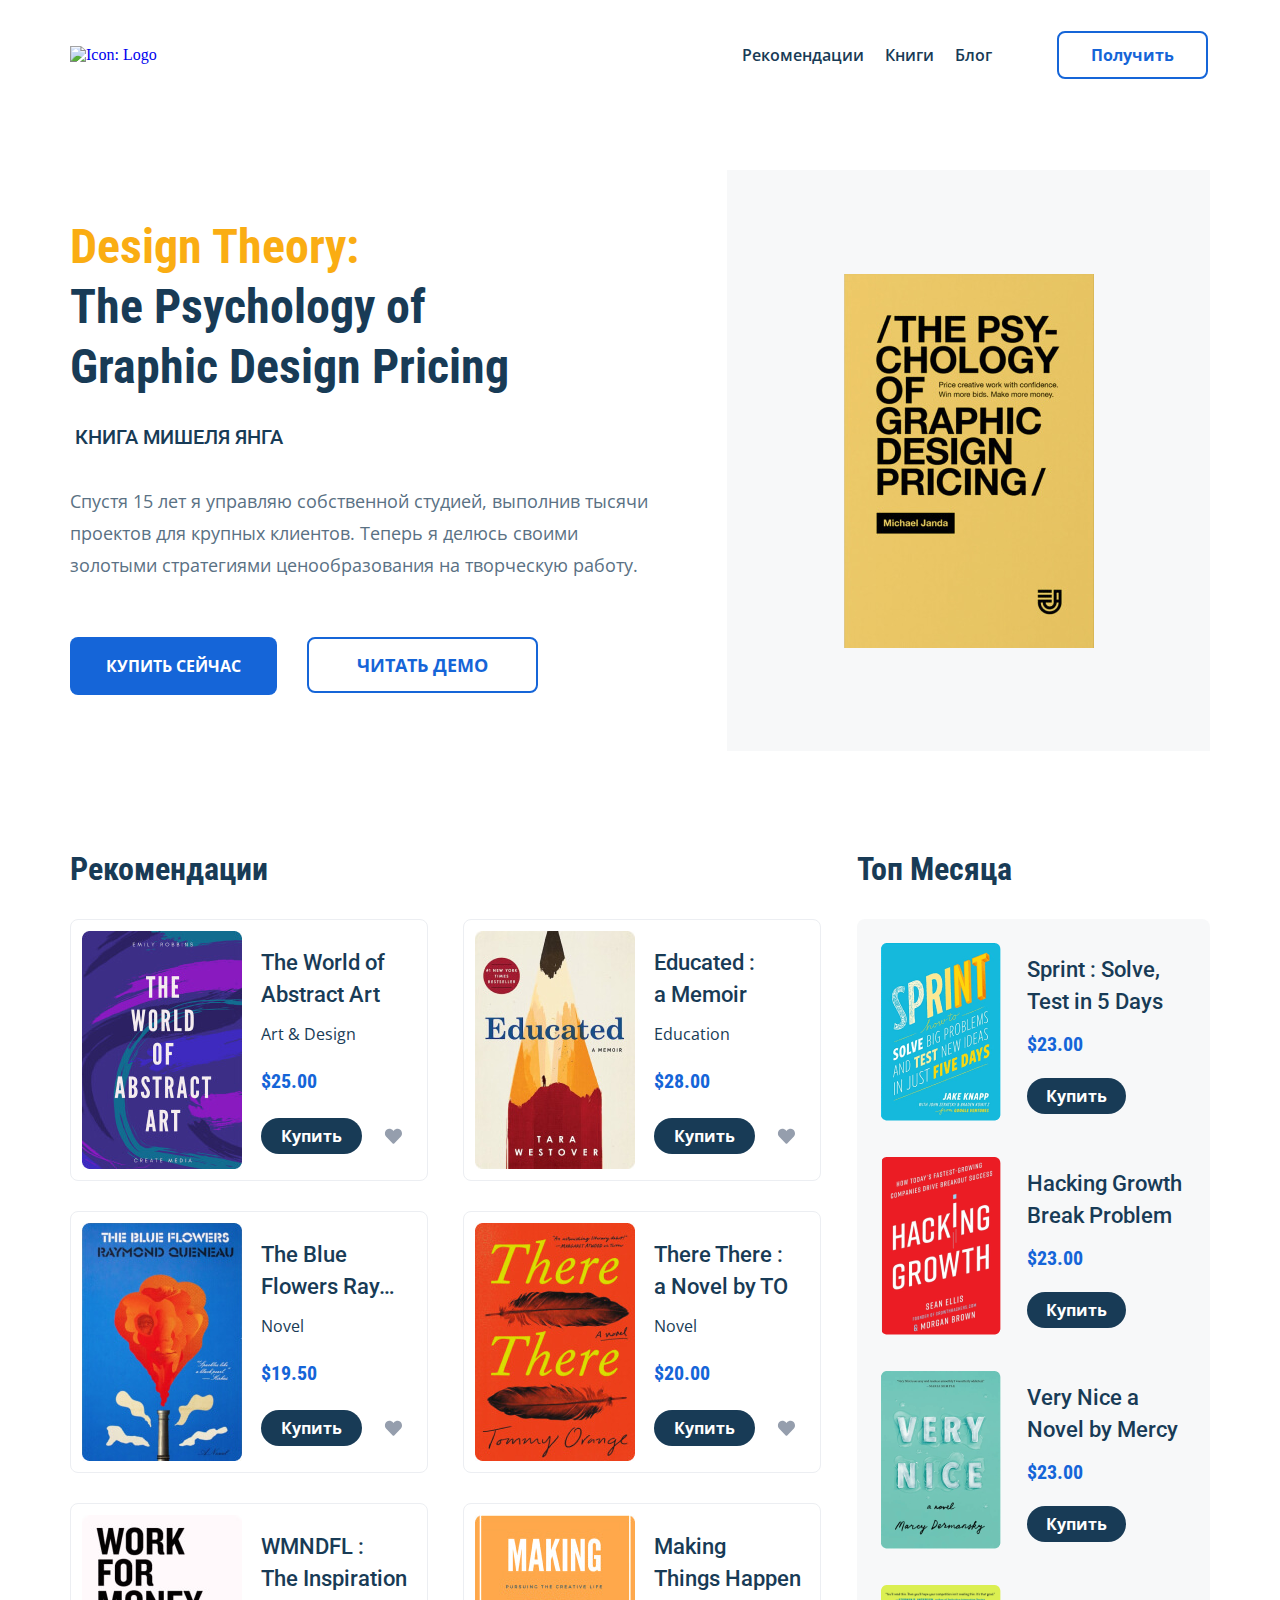
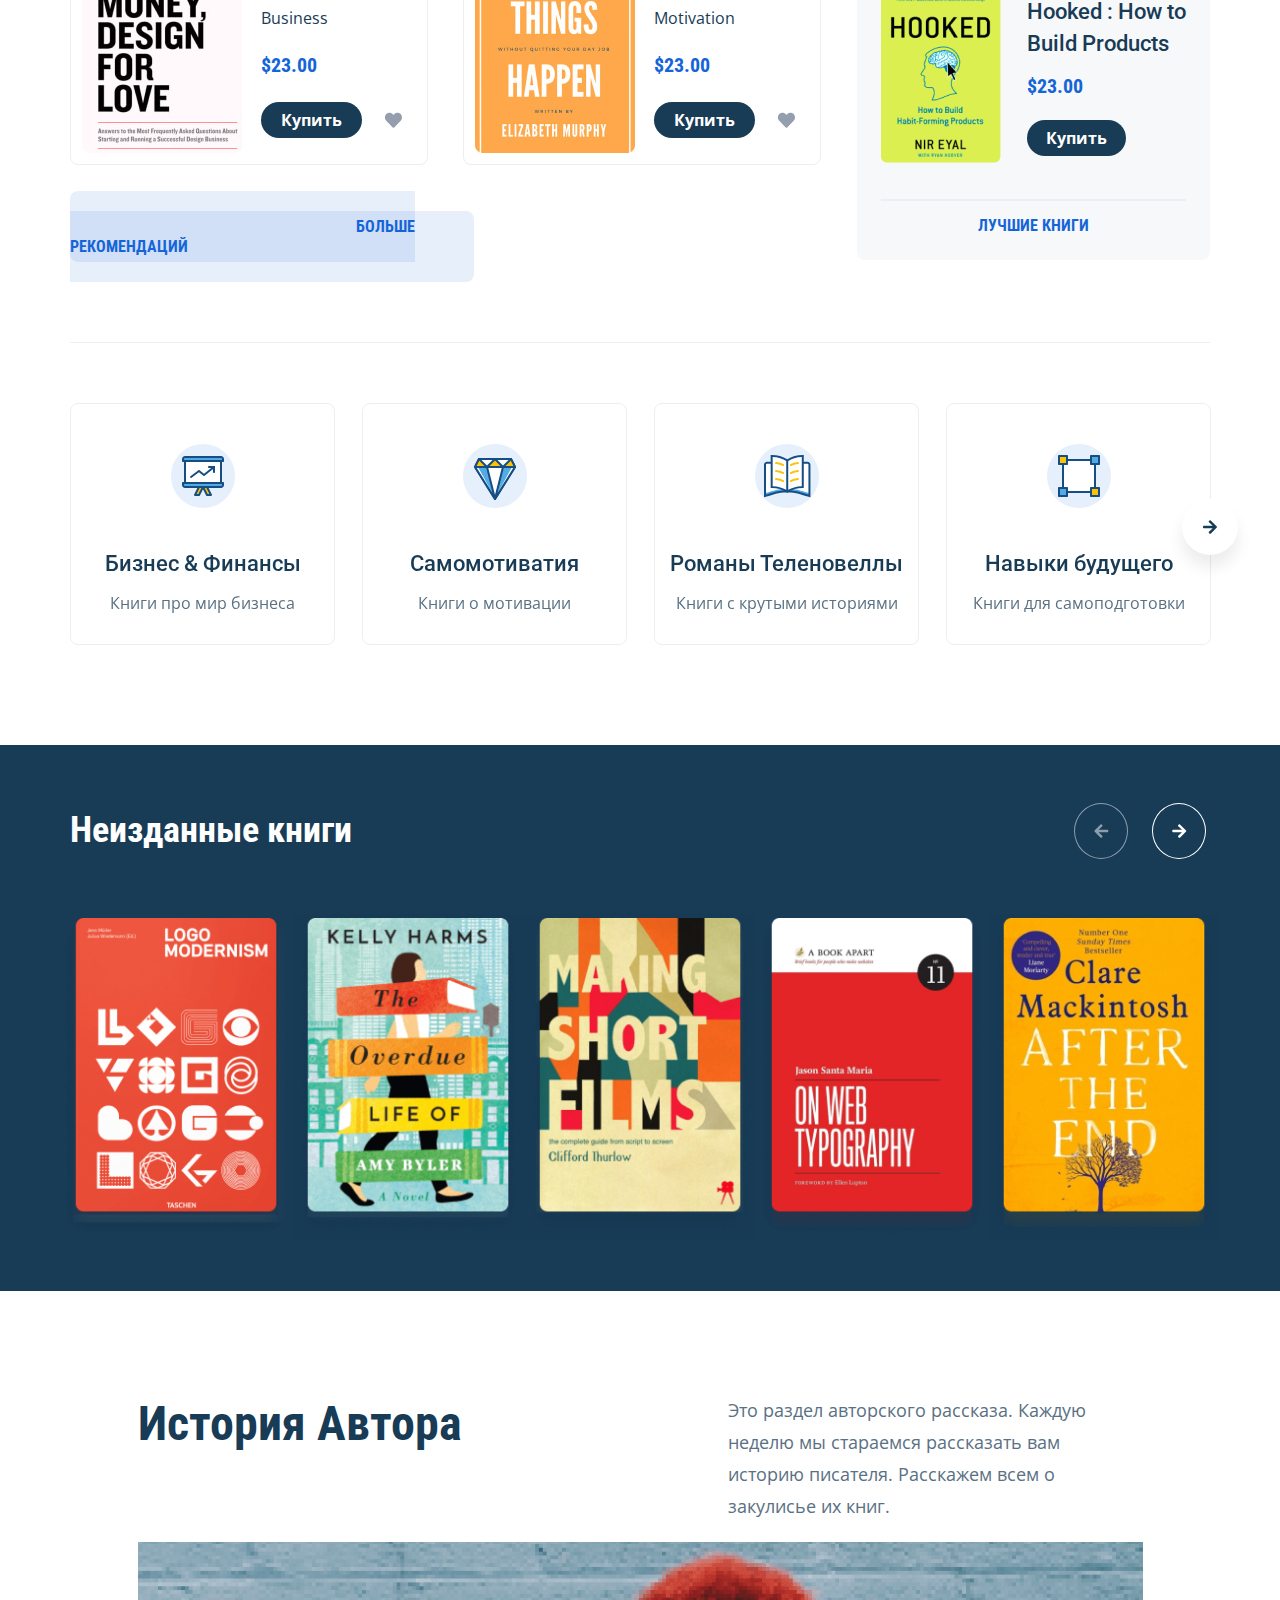
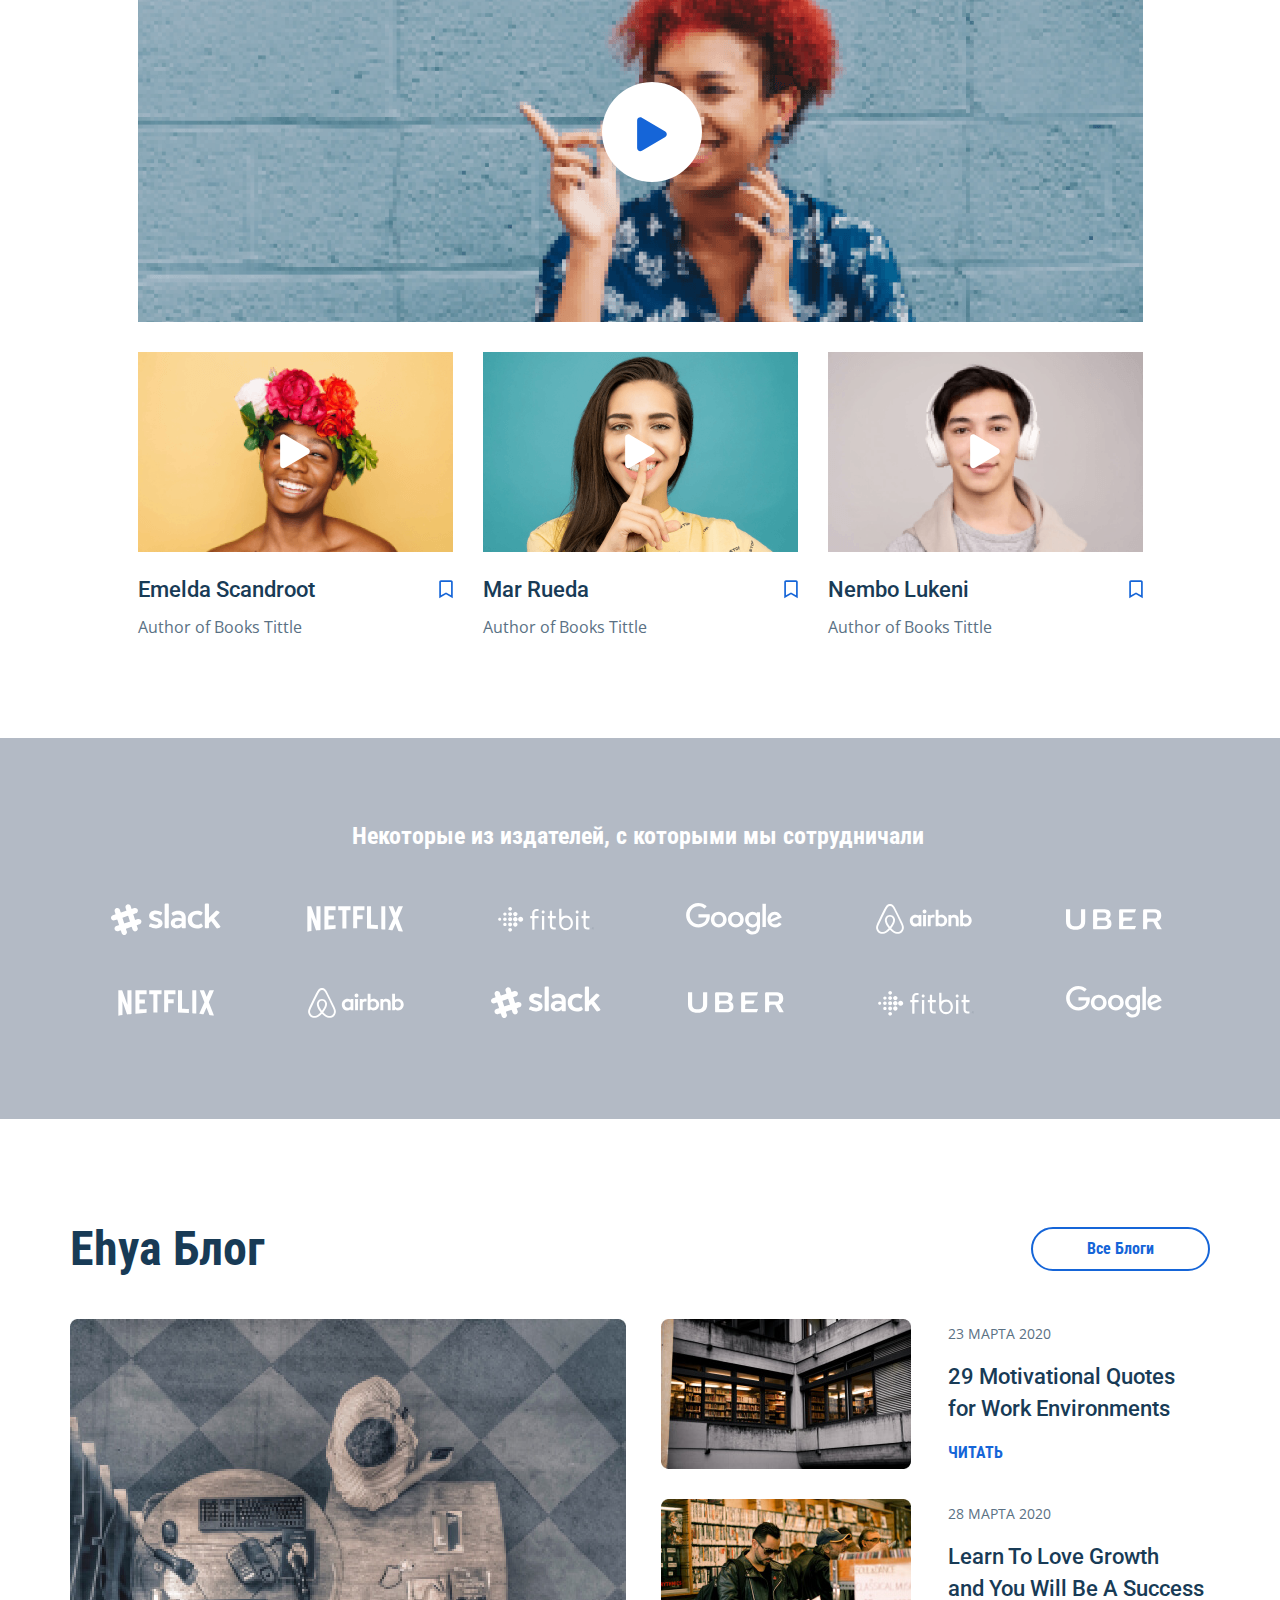
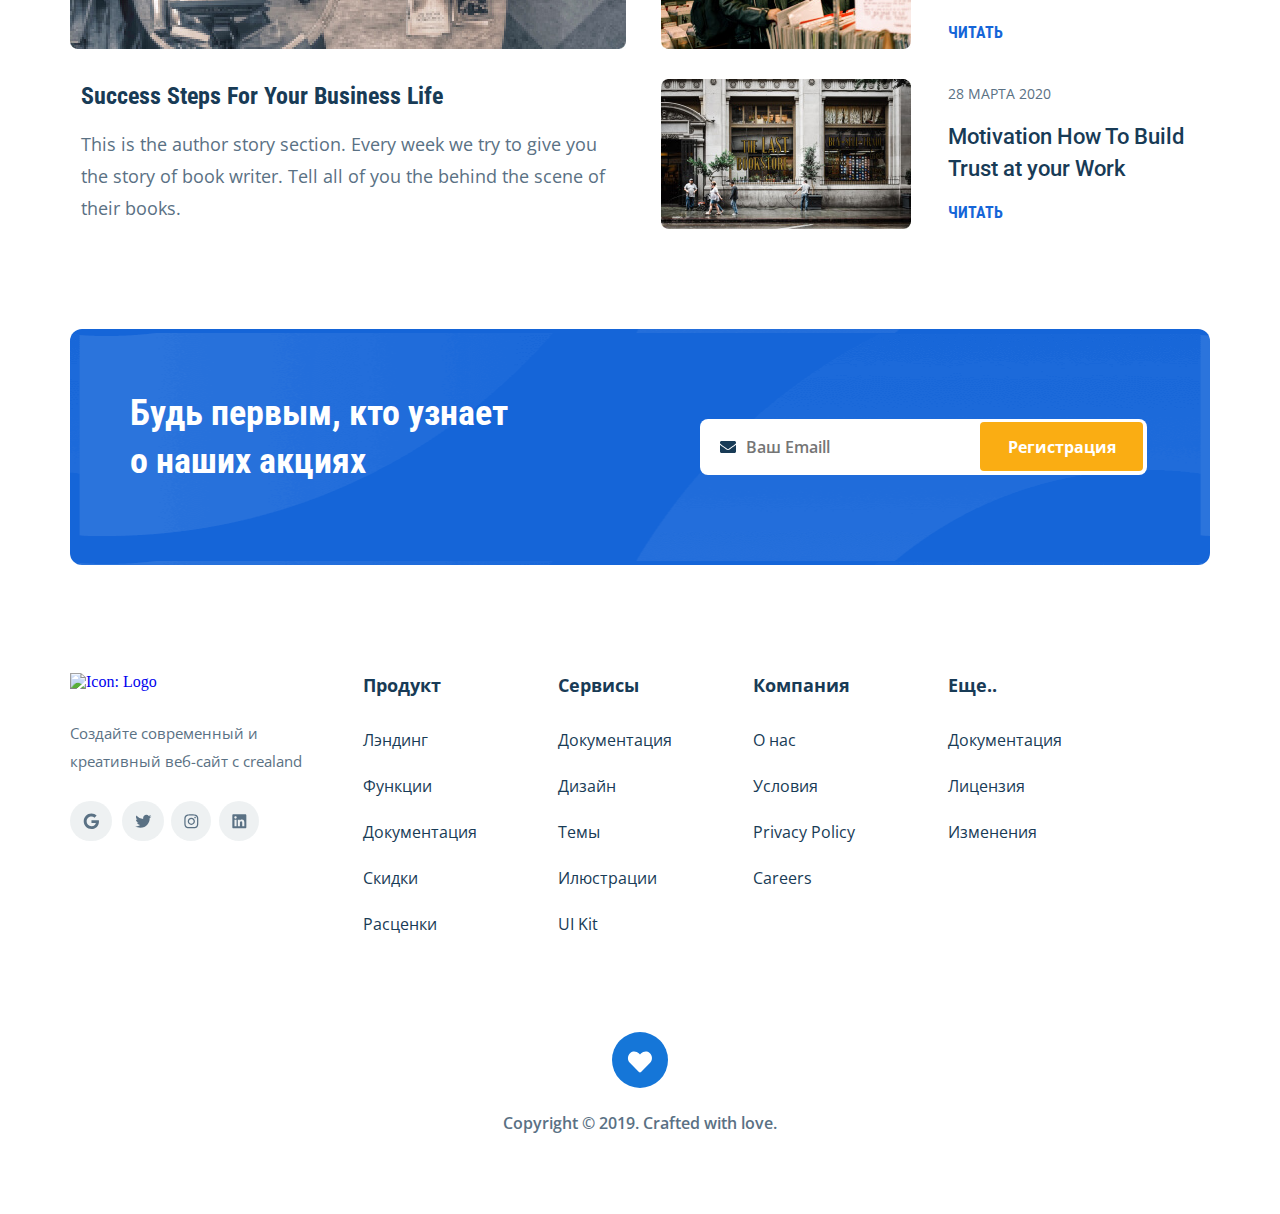
==== commit d947075d: "fix: all page & swiper & mobile menu" ====
--- a/index.html
+++ b/index.html
@@ -1,915 +1,1286 @@
-<!DOCTYPE html>
-<html lang="ru">
-
-<head>
-  <meta charset="UTF-8">
-  <meta name="viewport" content="width=device-width, initial-scale=1.0">
-  <title>Ehya - Design Theory: The Psychology of Graphic Design Pricing</title>
-  <link rel="shortcut icon" href="favicon.ico" type="image/x-icon">
-  <link
-    href="https://fonts.googleapis.com/css2?family=Open+Sans:wght@400;600;700&family=Roboto+Condensed:wght@700&family=Roboto:wght@500&display=swap"
-    rel="stylesheet">
-  <link rel="stylesheet" type="text/css" href="./css/slider.css" />
-  <link rel="stylesheet" href="css/slick.css">
-  <link rel="stylesheet" href="css/style.css" />
-</head>
-
-<body>
-  <header class="navbar navbar--mobile_fixed">
-    <div class="container">
-      <div class="navbar-top">
-        <a href="index.html" class="logo">
-          <img src="img/logo.svg" alt="Logo: Ehya" class="logo__image" />
-        </a>
-        <div class="navbar-bottom">
-          <ul class="navbar-menu">
-            <li class="navbar-menu__item">
-              <a href="#" class="navbar-menu__link">Рекомендации</a>
-            </li>
-            <li class="navbar-menu__item">
-              <a href="#" class="navbar-menu__link">Книги</a>
-            </li>
-            <li class="navbar-menu__item">
-              <a href="#" class="navbar-menu__link">Блог</a>
-            </li>
-            <li data-toggle="modal" class="navbar-menu__item navbar-menu__item_mobile_visible"><a href="#"
-                data-toggle="modal" class="button navbar__button navbar__button_mobile_visible">Получить</a></li>
-          </ul>
-        </div>
-        <a href="#" data-toggle="modal" class="button navbar__button navbar__button_mobile_hidden">Получить</a>
-        <button class="menu-button navbar-top__menu-button">
-          <span class="menu-button__line"></span>
-          <span class="menu-button__line"></span>
-          <span class="menu-button__line"></span>
-        </button>
-        <!-- /.menu -->
-      </div>
-      <!-- /.navbar-top -->
-    </div>
-    <!-- /.container -->
-  </header>
-  <section class="main">
-    <div class="container">
-      <div class="main-grid">
-        <div class="main-info">
-          <h1 class="main-info__title "> Design Theory:
-          </h1>
-          <h1 class="main-info__title main-info__title--2">The Psychology of Graphic Design Pricing
-          </h1>
-          <span class="main-info__author">КНИГА МИШЕЛЯ ЯНГА</span>
-          <span class="main-info__subtitle">Спустя 15 лет я управляю собственной студией, выполнив тысячи проектов для
-            крупных клиентов. Теперь я делюсь своими золотыми стратегиями ценообразования на творческую работу.
-          </span>
-          <div class="main-info__button">
-            <button data-toggle="modal" class="button main__button-one">КУПИТЬ СЕЙЧАС</button>
-            <a href="#" class="button main__button-two">ЧИТАТЬ ДЕМО</a>
-          </div>
-        </div>
-        <!-- /.main-info -->
-        <div class="main-image">
-          <img src="img/book_image.jpg" alt="The Psychology of Graphic Design Pricing" class="image-book">
-
-        </div>
-        <!-- /.main-image -->
-      </div>
-      <!-- /.main-grid -->
-    </div>
-    <!-- /.container -->
-  </section>
-  <!-- /.main -->
-  <section class="recommendations">
-    <div class="container">
-      <div class="recommendations-blocks">
-        <div class="advice">
-          <h3 class="advice__title">Рекомендации</h3>
-          <div class="advice-wrapper">
-            <div class="card advice-card">
-              <div class="card__image">
-                <img src="img/card-1.jpg" class="card__book card__book--abstract" alt="The World of Abstract Art">
-              </div>
-              <!-- /.card-image -->
-              <div class="card-info">
-                <h4 class="card-info__title card-info__title--abstract">The World of Abstract Art</h4>
-                <span class="card-info__about">Art & Design</span>
-                <span class="card-info__price card-info__price--abstract">$25.00</span>
-                <div class="card-info__button">
-                  <button data-toggle="modal" class="card-info__pay card-info__pay--abstract">Купить</button>
-                  <img class="card-info__love card-info__love--abstract iconHeartActive" src="img/heart.svg"
-                    alt="iconHeart">
-                </div>
-                <!-- /.card-info__button -->
-              </div>
-              <!-- /.card-info -->
-            </div>
-            <div class="card advice-card advice-card--one">
-              <div class="card__image">
-                <img src="img/card-2.jpg" class="card__book" alt="Educated: a Memoir">
-              </div>
-              <!-- /.card-image -->
-              <div class="card-info">
-                <h4 class="card-info__title card-info__title--memoir">Educated : <br>
-                  a Memoir</h4>
-                <span class="card-info__about card-info__about--memoir">Education</span>
-                <span class="card-info__price">$28.00</span>
-                <div class="card-info__button">
-                  <button data-toggle="modal" class="card-info__pay">Купить</button>
-                  <img class="card-info__love card-info__love--abstract iconHeartActive" src="img/heart.svg"
-                    alt="iconHeart">
-                </div>
-                <!-- /.card-info__button -->
-              </div>
-
-              <!-- /.card-info -->
-            </div>
-
-            <div class="card advice-card advice-card--one">
-              <div class="card__image">
-                <img src="img/card-3.jpg" class="card__book card__book--blue" alt="The Blue Flowers Ray…">
-              </div>
-              <!-- /.card-image -->
-              <div class="card-info">
-                <h4 class="card-info__title card-info__title">The Blue
-                  Flowers Ray…</h4>
-                <span class="card-info__about">Novel</span>
-                <span class="card-info__price card-info__price--blue">$19.50</span>
-                <div class="card-info__button">
-                  <button data-toggle="modal" class="card-info__pay">Купить</button>
-                  <img class="card-info__love card-info__love--abstract iconHeartActive" src="img/heart.svg"
-                    alt="iconHeart">
-                </div>
-                <!-- /.card-info__button -->
-              </div>
-
-              <!-- /.card-info -->
-            </div>
-            <div class="card advice-card advice-card--two">
-              <div class="card__image">
-                <img src="img/card-4.jpg" class="card__book card__book--there" alt="There There: a Novel by TO">
-              </div>
-              <!-- /.card-image -->
-              <div class="card-info">
-                <h4 class="card-info__title">There There : <br>
-                  a Novel by TO</h4>
-                <span class="card-info__about">Novel</span>
-                <span class="card-info__price">$20.00</span>
-                <div class="card-info__button">
-                  <button data-toggle="modal" class="card-info__pay">Купить</button>
-                  <img class="card-info__love card-info__love--abstract iconHeartActive" src="img/heart.svg"
-                    alt="iconHeart">
-                </div>
-                <!-- /.card-info__button -->
-              </div>
-
-              <!-- /.card-info -->
-            </div>
-            <div class="card advice-card advice-card--two">
-              <div class="card__image">
-                <img src="img/card-5.png" class="card__book" alt="WMNDFL: The Inspiration">
-              </div>
-              <!-- /.card-image -->
-              <div class="card-info">
-                <h4 class="card-info__title">WMNDFL : <br>
-                  The Inspiration</h4>
-                <span class="card-info__about">Business</span>
-                <span class="card-info__price">$23.00</span>
-                <div class="card-info__button">
-                  <button data-toggle="modal" class="card-info__pay">Купить</button>
-                  <img class="card-info__love card-info__love--abstract iconHeartActive" src="img/heart.svg"
-                    alt="iconHeart">
-                </div>
-                <!-- /.card-info__button -->
-              </div>
-
-              <!-- /.card-info -->
-            </div>
-            <div class="card advice-card advice-card--two">
-              <div class="card__image">
-                <img src="img/card-6.jpg" class="card__book" alt="Making Things Happen">
-              </div>
-              <!-- /.card-image -->
-              <div class="card-info">
-                <h4 class="card-info__title">Making <br>
-                  Things Happen</h4>
-                <span class="card-info__about">Motivation</span>
-                <span class="card-info__price">$23.00</span>
-                <div class="card-info__button">
-                  <button data-toggle="modal" class="card-info__pay">Купить</button>
-                  <img class="card-info__love card-info__love--abstract iconHeartActive" src="img/heart.svg"
-                    alt="iconHeart">
-                </div>
-                <!-- /.card-info__button -->
-              </div>
-
-              <!-- /.card-info -->
-            </div>
-
-          </div>
-          <button data-toggle="modal" class="advice__button">Больше рекомендаций</button>
-        </div>
-        <!-- /.advice -->
-        <div class="top">
-          <h3 class="top__title">Топ Месяца</h3>
-          <div class="top-wrapper">
-            <div class="month top__month">
-              <div class="month__image">
-                <img src="img/month-1.jpg" alt="Sprint : Solve, Test in 5 Days" class="month__book">
-              </div>
-              <div class="month-info">
-                <h4 class="month-info__title">Sprint : Solve,
-                  Test in 5 Days</h4>
-                <span class="month-info__price month-info__price--top-month">$23.00</span>
-                <button data-toggle="modal" class="month-info__pay month-info__pay--top-month">Купить</button>
-              </div>
-            </div>
-
-            <div class="month top__month">
-              <div class="month__image">
-                <img src="img/month-2.jpg" alt="Sprint : Solve, Test in 5 Days" class="month__book">
-              </div>
-              <div class="month-info">
-                <h4 class="month-info__title">Hacking Growth
-                  Break Problem</h4>
-                <span class="month-info__price month-info__price--top-month">$23.00</span>
-                <button data-toggle="modal" class="month-info__pay month-info__pay--top-month">Купить</button>
-              </div>
-            </div>
-
-            <div class="month top__month">
-              <div class="month__image">
-                <img src="img/month-3.jpg" alt="Sprint : Solve, Test in 5 Days" class="month__book">
-              </div>
-              <div class="month-info">
-                <h4 class="month-info__title">Very Nice a
-                  Novel by Mercy</h4>
-                <span class="month-info__price month-info__price--top-month">$23.00</span>
-                <button data-toggle="modal" class="month-info__pay month-info__pay--top-month">Купить</button>
-              </div>
-            </div>
-
-            <div class="month top__month top__month-last">
-              <div class="month__image">
-                <img src="img/month-4.jpg" alt="Sprint : Solve, Test in 5 Days" class="month__book">
-              </div>
-              <div class="month-info">
-                <h4 class="month-info__title">Hooked : How to
-                  Build Products</h4>
-                <span class="month-info__price month-info__price--top-month">$23.00</span>
-                <button data-toggle="modal" class="month-info__pay month-info__pay--top-month">Купить</button>
-              </div>
-            </div>
-            <!-- /.month top__month -->
-            <span class="top__month-line"></span>
-            <a href="#" class="top__month-button">ЛУЧШИЕ КНИГИ</a>
-
-          </div>
-        </div>
-        <!-- /.top -->
-      </div>
-      <!-- /.recommendations-blocks -->
-    </div>
-  </section>
-  <!-- /.recommendations -->
-
-
-  <section class="slider">
-    <div class="container slider__container">
-      <div class="slider__button-prev">
-        <img src="img/prevRow.svg" alt="" />
-      </div>
-      <div class="slider__button-next">
-        <img src="img/nextRow.svg" alt="" />
-      </div>
-      <div class="slide carousel">
-        <div>
-          <div class="slide__card">
-            <img src="img/slide1.svg" alt="Icon: Бизнес" class="slide__image" />
-            <h2 class="slide__title">Бизнес & Финансы</h2>
-            <span class="slide__description">Книги про мир бизнеса</span>
-          </div>
-        </div>
-        <div>
-          <div class="slide__card">
-            <img src="img/slide2.svg" alt="Icon: Самомотивация" class="slide__image" />
-            <span class="slide__title">Самомотиватия</span>
-            <span class="slide__description slide__description-ml">Книги о мотивации</span>
-          </div>
-        </div>
-        <div>
-          <div class="slide__card">
-            <img src="img/slide3.svg" alt="Icon: Романы" class="slide__image" />
-            <span class="slide__title">Романы Теленовеллы</span>
-            <span class="slide__description">Книги с крутыми историями</span>
-          </div>
-        </div>
-        <div>
-          <div class="slide__card">
-            <img src="img/slide4.svg" alt="Icon: Навыки" class="slide__image" />
-            <span class="slide__title">Навыки будущего</span>
-            <span class="slide__description">Книги для самоподготовки
-            </span>
-          </div>
-        </div>
-        <div>
-          <div class="slide__card">
-            <img src="img/slide2.svg" alt="Icon: Самомотивация" class="slide__image" />
-            <span class="slide__title">Самомотиватия</span>
-            <span class="slide__description">Книги о мотивации</span>
-          </div>
-        </div>
-        <div>
-          <div class="slide__card">
-            <img src="img/slide1.svg" alt="Icon: Бизнес" class="slide__image" />
-            <span class="slide__title">Бизнес & Финансы</span>
-            <span class="slide__description">Книги про мир бизнеса</span>
-          </div>
-        </div>
-        <div>
-          <div class="slide__card">
-            <img src="img/slide2.svg" alt="Icon: Самомотивация" class="slide__image" />
-            <span class="slide__title">Самомотиватия</span>
-            <span class="slide__description">Книги о мотивации</span>
-          </div>
-        </div>
-        <div>
-          <div class="slide__card">
-            <img src="img/slide3.svg" alt="Icon: Романы" class="slide__image" />
-            <span class="slide__title">Романы Теленовеллы</span>
-            <span class="slide__description">Книги с крутыми историями</span>
-          </div>
-        </div>
-        <div>
-          <div class="slide__card">
-            <img src="img/slide4.svg" alt="Icon: Навыки" class="slide__image" />
-            <span class="slide__title">Навыки будущего</span>
-            <span class="slide__description">Книги для самоподготовки
-            </span>
-          </div>
-        </div>
-        <div>
-          <div class="slide__card">
-            <img src="img/slide2.svg" alt="Icon: Самомотивация" class="slide__image" />
-            <span class="slide__title">Самомотиватия</span>
-            <span class="slide__description">Книги о мотивации</span>
-          </div>
-        </div>
-      </div>
-      <div class="slide slide-adaptive">
-        <div>
-          <div class="slide__card">
-            <img src="img/slide3.svg" alt="Icon: Романы" class="slide__image" />
-            <span class="slide__title">Романы Теленовеллы</span>
-            <span class="slide__description">Книги с крутыми историями</span>
-          </div>
-        </div>
-        <div>
-          <div class="slide__card">
-            <img src="img/slide4.svg" alt="Icon: Навыки" class="slide__image" />
-            <span class="slide__title">Навыки будущего</span>
-            <span class="slide__description">Книги для самоподготовки
-            </span>
-          </div>
-        </div>
-        <div>
-          <div class="slide__card">
-            <img src="img/slide3.svg" alt="Icon: Романы" class="slide__image" />
-            <span class="slide__title">Романы Теленовеллы</span>
-            <span class="slide__description">Книги с крутыми историями</span>
-          </div>
-        </div>
-        <div>
-          <div class="slide__card">
-            <img src="img/slide4.svg" alt="Icon: Навыки" class="slide__image" />
-            <span class="slide__title">Навыки будущего</span>
-            <span class="slide__description">Книги для самоподготовки
-            </span>
-          </div>
-        </div>
-        <div>
-          <div class="slide__card">
-            <img src="img/slide2.svg" alt="Icon: Самомотивация" class="slide__image" />
-            <span class="slide__title">Самомотиватия</span>
-            <span class="slide__description">Книги о мотивации</span>
-          </div>
-        </div>
-        <div>
-          <div class="slide__card">
-            <img src="img/slide1.svg" alt="Icon: Бизнес" class="slide__image" />
-            <span class="slide__title">Бизнес & Финансы</span>
-            <span class="slide__description">Книги про мир бизнеса</span>
-          </div>
-        </div>
-        <div>
-          <div class="slide__card">
-            <img src="img/slide2.svg" alt="Icon: Самомотивация" class="slide__image" />
-            <span class="slide__title">Самомотиватия</span>
-            <span class="slide__description">Книги о мотивации</span>
-          </div>
-        </div>
-        <div>
-          <div class="slide__card">
-            <img src="img/slide3.svg" alt="Icon: Романы" class="slide__image" />
-            <span class="slide__title">Романы Теленовеллы</span>
-            <span class="slide__description">Книги с крутыми историями</span>
-          </div>
-        </div>
-        <div>
-          <div class="slide__card">
-            <img src="img/slide4.svg" alt="Icon: Навыки" class="slide__image" />
-            <span class="slide__title">Навыки будущего</span>
-            <span class="slide__description">Книги для самоподготовки
-            </span>
-          </div>
-        </div>
-        <div>
-          <div class="slide__card">
-            <img src="img/slide2.svg" alt="Icon: Самомотивация" class="slide__image" />
-            <span class="slide__title">Самомотиватия</span>
-            <span class="slide__description">Книги о мотивации</span>
-          </div>
-        </div>
-      </div>
-    </div>
-  </section>
-
-
-
-
-  <!-- 
-  <section class="category">
-    <div class="container">
-      <div class="slider-one single-items">
-        <div class="shape">
-          <a href="#">
-            <div class="shape__card">
-              <img class="shape__image" src="img/iconspace_Presentation.svg" alt="Icon: Presentation">
-              <h3 class="shape__title">Бизнес & Финансы</h3>
-              <div class="shape__info">Книги про мир бизнеса</div>
-            </div>
-          </a>
-        </div>
-        <div class="shape">
-          <a href="#">
-            <div class=" shape__card">
-              <img class="shape__image" src="img/iconspace_Diamond.svg" alt="Icon: Diamond">
-              <h3 class="shape__title">Самомотиватия</h3>
-              <div class="shape__info">Книги о мотивации</div>
-            </div>
-          </a>
-        </div>
-        <div class="shape">
-          <a href="#">
-            <div class="shape__card">
-              <img class="shape__image" src="img/iconspace_Book.svg" alt="Icon: Book">
-              <h3 class="shape__title">Романы Теленовеллы</h3>
-              <div class="shape__info">Книги с крутыми историями</div>
-            </div>
-          </a>
-        </div>
-        <div class="shape">
-          <a href="#">
-            <div class=" shape__card">
-              <img class="shape__image" src="img/iconspace_Group.svg" alt="Icon: Group">
-              <h3 class="shape__title">Навыки будущего</h3>
-              <div class="shape__info">Книги для самоподготовки
-              </div>
-            </div>
-          </a>
-        </div>
-        <div class="shape">
-          <a href="#">
-            <div class=" shape__card">
-              <img class="shape__image" src="img/iconspace_Presentation.svg" alt="Icon: Presentation">
-              <h3 class="shape__title">Бизнес & Финансы</h3>
-              <div class="shape__info">Книги про мир бизнеса</div>
-            </div>
-          </a>
-        </div>
-        <div class="shape">
-          <a href="#">
-            <div class=" shape__card">
-              <img class="shape__image" src="img/iconspace_Diamond.svg" alt="Icon: Diamond">
-              <h3 class="shape__title">Самомотиватия</h3>
-              <div class="shape__info">Книги о мотивации</div>
-            </div>
-          </a>
-        </div>
-      </div> -->
-  <!-- /.shape category__shape -->
-  <!-- <div class="slider-three single-ite">
-        <div class="shapes">
-          <a href="#">
-            <div class="shapes__card">
-              <img class="shapes__image" src="img/iconspace_Presentation.svg" alt="Icon: Presentation">
-              <h3 class="shapes__title">Бизнес & Финансы</h3>
-              <div class="shapes__info">Книги про мир бизнеса</div>
-            </div>
-          </a>
-        </div>
-        <div class="shapes">
-          <a href="#">
-            <div class="shapes__card">
-              <img class="shapes__image" src="img/iconspace_Book.svg" alt="Icon: Book">
-              <h3 class="shapes__title">Романы Теленовеллы</h3>
-              <div class="shapes__info">Книги с крутыми историями</div>
-            </div>
-          </a>
-        </div>
-        <div class="shapes">
-          <a href="#">
-            <div class="shapes__card">
-              <img class="shapes__image" src="img/iconspace_Diamond.svg" alt="Icon: Diamond">
-              <h3 class="shapes__title">Самомотиватия</h3>
-              <div class="shapes__info">Книги о мотивации</div>
-            </div>
-          </a>
-        </div>
-        <div class="shapes">
-          <a href="#">
-            <div class="shapes__card">
-              <img class="shapes__image" src="img/iconspace_Group.svg" alt="Icon: Group">
-              <h3 class="shapes__title">Навыки будущего</h3>
-              <div class="shapes__info">Книги для самоподготовки
-              </div>
-            </div>
-          </a>
-        </div>
-        <div class="shapes">
-          <a href="#">
-            <div class="shapes__card">
-              <img class="shapes__image" src="img/iconspace_Presentation.svg" alt="Icon: Presentation">
-              <h3 class="shapes__title">Бизнес & Финансы</h3>
-              <div class="shapes__info">Книги про мир бизнеса</div>
-            </div>
-          </a>
-        </div>
-        <div class="shapes">
-          <a href="#">
-            <div class="shapes__card">
-              <img class="shapes__image" src="img/iconspace_Diamond.svg" alt="Icon: Diamond">
-              <h3 class="shapes__title">Самомотиватия</h3>
-              <div class="shapes__info">Книги о мотивации</div>
-            </div>
-          </a>
-        </div>
-      </div> -->
-  <!-- /.slider-three single-ite -->
-  <!-- </div> -->
-  <!-- /.container -->
-  <!-- </section> -->
-  <!-- /.category -->
-  <section class="unreleased">
-    <div class="container container--mw">
-      <h2 class="unreleased__title">Неизданные книги</h2>
-      <div class="slider-two single-item">
-        <a href="#" class="cover unreleased__cover">
-          <img src="img/unreleased-1.jpg" alt="Unreleased Book" class="cover__book">
-        </a>
-        <a href="#" class="cover unreleased__cover">
-          <img src="img/unreleased-2.jpg" alt="Unreleased Book" class="cover__book">
-        </a>
-        <a href="#" class="cover unreleased__cover">
-          <img src="img/unreleased-3.jpg" alt="Unreleased Book" class="cover__book">
-        </a>
-        <a href="#" class="cover unreleased__cover">
-          <img src="img/unreleased-4.jpg" alt="Unreleased Book" class="cover__book">
-        </a>
-        <a href="#" class="cover unreleased__cover">
-          <img src="img/unreleased-5.jpg" alt="Unreleased Book" class="cover__book">
-        </a>
-        <a href="#" class="cover unreleased__cover">
-          <img src="img/unreleased-1.jpg" alt="Unreleased Book" class="cover__book">
-        </a>
-        <a href="#" class="cover unreleased__cover">
-          <img src="img/unreleased-2.jpg" alt="Unreleased Book" class="cover__book">
-        </a>
-        <a href="#" class="cover unreleased__cover">
-          <img src="img/unreleased-3.jpg" alt="Unreleased Book" class="cover__book">
-        </a>
-      </div>
-    </div>
-  </section>
-  <!-- /.books -->
-  <section class="story">
-    <div class="container container--media ">
-      <div class="margin">
-        <div class="story-top">
-          <h1 class="story-top__title">История Автора
-          </h1>
-          <!-- /.story-top__title -->
-          <span class="story-top__text">Это раздел авторского рассказа. Каждую неделю мы стараемся рассказать вам
-            историю
-            писателя. Расскажем всем
-            о закулисье их книг.
-          </span>
-        </div>
-        <!-- /.story-top -->
-        <div class="story-author" id="player">
-          <script src="https://www.youtube.com/iframe_api"></script>
-          <img src="img/author-1.jpg" alt="Author" class="story-author__image">
-          <img class="story-author__icon" src="img/button-story.svg" alt="Icon:play">
-        </div>
-        <!-- /.story-author -->
-        <div class="story-writer">
-          <div class="history story-writer__history">
-            <div class="history__video history__video--bg-1" id="player-1">
-              <img src="img/play-history.svg" alt="history" class="history__icon history__icon--bg-1">
-            </div>
-            <div class="history__top">
-              <h4 class="history__title">Emelda Scandroot</h4>
-              <img src="img/note.svg" alt="note" class="history__note history__note--one iconNoteActive">
-            </div>
-            <span class="history__text">Author of Books Tittle</span>
-            <img src="img/note.svg" alt="note" class="history__note history__note--none iconNoteActive">
-          </div>
-          <div class="history story-writer__history">
-            <div class="history__video history__video--bg-2" id="player-2">
-              <!-- / <img src="img/history-1.jpg" alt="" class="history__image"> -->
-              <img src="img/play-history.svg" alt="history" class="history__icon history__icon--bg-2">
-            </div>
-            <div class="history__top">
-              <h4 class="history__title">Mar Rueda</h4>
-              <img src="img/note.svg" alt="note" class="history__note history__note--one iconNoteActive">
-            </div>
-            <span class="history__text">Author of Books Tittle</span>
-            <img src="img/note.svg" alt="note" class="history__note history__note--none iconNoteActive">
-          </div>
-          <div class="history story-writer__history story-writer__history--none">
-            <div class="history__video history__video--bg-3" id="player-3">
-              <!-- / <img src="img/history-1.jpg" alt="" class="history__image"> -->
-              <img src="img/play-history.svg" alt="" class="history__icon history__icon--bg-3">
-            </div>
-            <div class="history__top">
-              <h4 class="history__title">Nembo Lukeni</h4>
-              <img src="img/note.svg" alt="" class="history__note history__note--one iconNoteActive">
-            </div>
-            <span class="history__text">Author of Books Tittle</span>
-            <img src="img/note.svg" alt="" class="history__note history__note--none iconNoteActive">
-          </div>
-
-
-        </div>
-      </div>
-
-    </div>
-  </section>
-  <!-- /.story -->
-  <section class="partners">
-    <div class="container">
-      <h3 class="partners__title">Некоторые из издателей, с которыми мы сотрудничали
-      </h3>
-      <div class="partners-list">
-        <a target="blank" href="https://slack.com/intl/ru-ru/" class="logotype partners__logotype">
-          <img src="img/slack.svg" alt="Slack" class="logotype__image">
-        </a>
-        <a target="blank" href="https://www.netflix.com/ru/" class="logotype partners__logotype">
-          <img src="img/netflix.svg" alt="Netflix" class="logotype__image">
-        </a>
-        <a target="blank" href="https://www.fitbit.com/global/us/home" class="logotype partners__logotype">
-          <img src="img/fitbit.svg" alt="" class="logotype__image">
-        </a>
-        <a target="blank" href="https://www.google.ru/" class="logotype partners__logotype">
-          <img src="img/google.svg" alt="" class="logotype__image">
-        </a>
-        <a target="blank" href="https://www.airbnb.ru/" class="logotype partners__logotype">
-          <img src="img/airbnb.svg" alt="" class="logotype__image">
-        </a>
-        <a target="blank" href="https://support-uber.com/" class="logotype partners__logotype">
-          <img src="img/uber.svg" alt="" class="logotype__image">
-        </a>
-        <a target="blank" href="https://www.netflix.com/ru/"
-          class="logotype partners__logotype partners__logotype-netflix partners__logotype--none">
-          <img src="img/netflix.svg" alt="" class="logotype__image">
-        </a>
-        <a target="blank" href="https://www.airbnb.ru/" class="logotype partners__logotype partners__logotype--none">
-          <img src="img/airbnb.svg" alt="" class="logotype__image">
-        </a>
-        <a target="blank" href="https://slack.com/intl/ru-ru/"
-          class="logotype partners__logotype partners__logotype--none">
-          <img src="img/slack.svg" alt="" class="logotype__image">
-        </a>
-        <a target="blank" href="https://support-uber.com/" class="logotype partners__logotype partners__logotype--none">
-          <img src="img/uber.svg" alt="" class="logotype__image">
-        </a>
-        <a target="blank" href="https://www.fitbit.com/global/us/home"
-          class="logotype partners__logotype partners__logotype--none">
-          <img src="img/fitbit.svg" alt="" class="logotype__image">
-        </a>
-        <a target="blank" href="https://www.google.ru/" class="logotype partners__logotype partners__logotype--none">
-          <img src="img/google.svg" alt="" class="logotype__image">
-        </a>
-      </div>
-    </div>
-  </section>
-  <!-- /.partners -->
-  <section class="blog">
-    <div class="container">
-      <div class="blog-top">
-        <div class="blog-top__title">Ehya Блог</div>
-        <a href="#" class="blog-top__button">Все Блоги</a>
-      </div>
-      <!-- /.blog-top -->
-      <div class="blog-grid">
-        <div class="blog-left">
-          <div class="blog-left__card">
-            <img src="img/blog-left.jpg" class="blog-left__image" alt="Success Steps">
-          </div>
-          <h5 class="blog-left__title">Success Steps For Your Business Life</h5>
-          <span class="blog-left__text">This is the author story section. Every week we try to give you the story of
-            book writer. Tell all of you the behind the
-            scene of their books.</span>
-        </div>
-        <!-- /.blog-left -->
-        <div class="blog-right">
-          <div class="article blog-right__article">
-            <div class="article-card">
-              <img src="img/article-1.jpg" class="article-card__image" alt="">
-            </div>
-            <div class="article-info">
-              <span class="article-info__date">23 МАРТА 2020</span>
-              <h4 class="article-info__title">29 Motivational Quotes
-                <br> for Work Environments
-              </h4>
-              <a href="#" class="article-info__button">ЧИТАТЬ</a>
-            </div>
-          </div>
-          <div class="article blog-right__article">
-            <div class="article-card">
-              <img src="img/article-2.jpg" class="article-card__image" alt="Learn To Love">
-            </div>
-            <div class="article-info">
-              <span class="article-info__date">28 МАРТА 2020</span>
-              <h4 class="article-info__title">Learn To Love Growth <br>
-                and You Will Be A Success</h4>
-              <a href="#" class="article-info__button">ЧИТАТЬ</a>
-            </div>
-          </div>
-          <div class="article blog-right__article">
-            <div class="article-card">
-              <img src="img/article-3.jpg" class="article-card__image" alt="Motivation How To Build">
-            </div>
-            <div class="article-info">
-              <span class="article-info__date">28 МАРТА 2020</span>
-              <h4 class="article-info__title">Motivation How To Build
-                Trust at your Work</h4>
-              <a href="#" class="article-info__button">ЧИТАТЬ</a>
-            </div>
-          </div>
-        </div>
-        <!-- /.blog-right -->
-      </div>
-      <div class="blog-media">
-        <a href="#" class="blog-media__button">Все Блоги</a>
-      </div>
-    </div>
-  </section>
-  <!-- /.article -->
-  <section class="newsletter">
-    <div class="container">
-      <div class="newsletter-wrapper">
-        <h2 class="newsletter-title newsletter__title">
-          Будь первым, кто узнает <br> о наших акциях
-        </h2>
-        <!-- /.newsletter-title -->
-        <form action="send.php" method="POST" class="subscribe newsletter__subscribe">
-          <input type="email" class="subscribe__input" placeholder="Ваш Emaill" name="subscribe" required />
-          <img src="img/email-icon.svg" alt="Icon:email" class="subscribe__icon">
-          <button class="subscribe__button" value="subscription" name="form">Регистрация
-          </button>
-        </form>
-      </div>
-    </div>
-    <!-- /.container -->
-  </section>
-  <!-- /.newsletter -->
-  <footer class="footer">
-    <div class="container">
-      <div class="footer-wrapper">
-        <div class="footer__social-network">
-          <a href="index.html" class=footer__logo> <img src="img/logo-footer.svg" alt="Logo"> </a>
-          <span class="footer__text">Создайте современный и креативный веб-сайт с crealand</span>
-          <div class="footer__social-link">
-            <a target="blank" href="https://www.google.ru/" class="footer__link"> <img src="img/google-icon.svg"
-                alt="Icon: google"> </a>
-            <a target="blank" href="https://twitter.com/" class="footer__link"> <img src="img/twitter-icon.svg"
-                alt="Icon:twitter"> </a>
-            <a target="blank" href="https://www.instagram.com/" class="footer__link"> <img src="img/inst-icon.svg"
-                alt="Icon:inst"> </a>
-            <a target="blank" href="https://linkedin.com/" class="footer__link"> <img src="img/in-icon.svg"
-                alt="Icon:in"> </a>
-          </div>
-          <!-- /.footer__social-link -->
-        </div>
-        <!-- /.footer__social-network -->
-        <div class="footer__list footer__product">
-          <h3 class="footer__title">Продукт</h3>
-          <ul class="footer__ul">
-            <li class="footer__item">
-              <a href="#" class="footer__link">Лэндинг</a>
-            </li>
-            <li class="footer__item">
-              <a href="#" class="footer__link">Функции</a>
-            </li>
-            <li class="footer__item">
-              <a href="#" class="footer__link">Документация</a>
-            </li>
-            <li class="footer__item">
-              <a href="#" class="footer__link">Скидки</a>
-            </li>
-            <li class="footer__item">
-              <a href="#" class="footer__link">Расценки</a>
-            </li>
-          </ul>
-        </div>
-        <!-- /.footer__list footer__product -->
-        <div class="footer__list footer__services">
-          <h3 class="footer__title">Сервисы</h3>
-          <ul class="footer__ul">
-            <li class="footer__item">
-              <a href="#" class="footer__link">Документация</a>
-            </li>
-            <li class="footer__item">
-              <a href="#" class="footer__link">Дизайн</a>
-            </li>
-            <li class="footer__item">
-              <a href="#" class="footer__link">Темы</a>
-            </li>
-            <li class="footer__item">
-              <a href="#" class="footer__link">Илюстрации</a>
-            </li>
-            <li class="footer__item">
-              <a href="#" class="footer__link">UI Kit</a>
-            </li>
-          </ul>
-        </div>
-        <div class="footer__list footer__company">
-          <h3 class="footer__title">Компания</h3>
-          <ul class="footer__ul">
-            <li class="footer__item">
-              <a href="#" class="footer__link">О нас</a>
-            </li>
-            <li class="footer__item">
-              <a href="#" class="footer__link">Условия</a>
-            </li>
-            <li class="footer__item">
-              <a href="#" class="footer__link">Privacy Policy</a>
-            </li>
-            <li class="footer__item">
-              <a href="#" class="footer__link">Careers</a>
-            </li>
-          </ul>
-        </div>
-        <div class="footer__list footer__more">
-          <h3 class="footer__title">Еще...</h3>
-          <ul class="footer__ul">
-            <li class="footer__item">
-              <a href="#" class="footer__link">Документация</a>
-            </li>
-            <li class="footer__item">
-              <a href="#" class="footer__link">Лицензия</a>
-            </li>
-            <li class="footer__item">
-              <a href="#" class="footer__link">Изменения</a>
-          </ul>
-        </div>
-      </div>
-      <!-- /.footer-wrapper -->
-      <div class="footer-bottom">
-        <img src="img/heart-footer.svg" alt="Icon:love">
-        <span class="footer__copyright">
-          Copyright © 2019. Crafted with love.
-        </span>
-
-      </div>
-    </div>
-    <!-- /.container -->
-  </footer>
-  <!-- /.footer -->
-  <div class="modal">
-    <div class="modal__overlay"></div>
-    <!-- /.modal__overlay -->
-    <div class="modal__dialog">
-      <a href="#" class="modal__close">
-        <img src="img/close.svg" alt="icon:close">
-      </a>
-      <h3 class="modal__title">Заполните форму</h3>
-      <form action="send.php" method="POST" class="modal__form form">
-        <input type="text" class="input modal__input" placeholder="Ваше имя*" name="name" required minlength="2" />
-        <input type="tel" class="input modal__input modal__input--phone " placeholder="Номер телефона*" name="phone"
-          required minlength="18" />
-        <input type="email" class="input modal__input" placeholder="Почта*" name="email" required />
-        <button class="button modal__button" type="submit" value="thankyou" name="form">Отправить</button>
-      </form>
-    </div>
-    <!-- /.modal__dialog -->
-  </div>
-  <a id="toTop" href="#" class="upstairs">
-    <img src="img/return.svg" alt="Наверх">
-  </a>
-  <script src="js/jquery-3.6.0.min.js"></script>
-  <script src="js/slick.min.js"></script>
-  <script src="js/jquery.validate.min.js"></script>
-  <script src="js/jquery.mask.min.js"></script>
-  <script src="js/main.js"></script>
-</body>
-
-</html>+<!DOCTYPE html>
+<html lang="en">
+    <head>
+        <meta charset="UTF-8" />
+        <meta http-equiv="X-UA-Compatible" content="IE=edge" />
+        <meta name="viewport" content="width=device-width, initial-scale=1.0" />
+        <title>Ehya - Книга Мишеля Янга</title>
+        <link
+            href="https://fonts.googleapis.com/css2?family=Open+Sans:wght@400;600;700&family=Roboto+Condensed:wght@700&family=Roboto:wght@500&display=swap"
+            rel="stylesheet"
+        />
+        <link rel="stylesheet" type="text/css" href="./css/slider.css" />
+        <link rel="stylesheet" href="./css/style.css" />
+        <link
+            rel="shortcut icon"
+            href="./img/favicon.ico"
+            type="image/x-icon"
+        />
+        <link rel="icon" href="./img/favicon.ico" type="image/x-icon" />
+    </head>
+    <body>
+        <div class="toTop">Наверх</div>
+        <header class="header">
+            <div class="container">
+                <div class="header__block">
+                    <a href="./index.html" class="header__link">
+                        <img
+                            src="img/Logo.svg"
+                            alt="Icon: Logo"
+                            class="logo"
+                        />
+                    </a>
+                    <div class="header__block-info">
+                        <a
+                            href="#recommendation"
+                            class="header__block-info__text"
+                            >Рекомендации</a
+                        ><a href="#books" class="header__block-info__text"
+                            >Книги</a
+                        ><a href="#blog" class="header__block-info__text"
+                            >Блог</a
+                        >
+                        <a
+                            class="header__block-info__button"
+                            data-toggle="modal"
+                        >
+                            Получить
+                        </a>
+                    </div>
+                    <div class="plate">
+                        <svg
+                            class="plate__burger"
+                            version="1.1"
+                            height="100"
+                            width="100"
+                            viewBox="0 0 100 100"
+                        >
+                            <path
+                                class="plate__burger-line plate__burger-line1"
+                                d="M 30 65 H 70"
+                            />
+                            <path
+                                class="plate__burger-line plate__burger-line2"
+                                d="M 70 50 H 30 C 30 50 18.644068 50.320751 18.644068 36.016949 C 18.644068 21.712696 24.988973 6.5812347 38.79661 11.016949 C 52.604247 15.452663 46.423729 62.711864 46.423729 62.711864 L 50.423729 49.152542 L 50.423729 16.101695"
+                            />
+                            <path
+                                class="plate__burger-line plate__burger-line3"
+                                d="M 30 35 H 70 C 70 35 80.084746 36.737688 80.084746 25.423729 C 80.084746 19.599612 75.882239 9.3123528 64.711864 13.559322 C 53.541489 17.806291 54.423729 62.711864 54.423729 62.711864 L 50.423729 49.152542 V 16.101695"
+                            />
+                        </svg>
+                        <svg
+                            class="plate__x"
+                            version="1.1"
+                            height="100"
+                            width="100"
+                            viewBox="0 0 100 100"
+                        >
+                            <path class="plate__x-line" d="M 34,32 L 66,68" />
+                            <path class="plate__x-line" d="M 66,32 L 34,68" />
+                        </svg>
+                    </div>
+                </div>
+            </div>
+            <div class="header__mobile">
+                <nav class="header__menu">
+                    <a
+                        href="#recommendation"
+                        class="header__menu-item header__block-info__text"
+                        >Рекомендации</a
+                    >
+                    <a
+                        href="#books"
+                        class="header__menu-item header__block-info__text"
+                        >Книги</a
+                    >
+                    <a
+                        href="#blog"
+                        class="header__menu-item header__block-info__text"
+                        >Блог</a
+                    >
+                    <button
+                        data-toggle="modal"
+                        class="header__block-info__button"
+                    >
+                        Получить
+                    </button>
+                </nav>
+            </div>
+        </header>
+        <section class="book">
+            <div class="container">
+                <div class="book__block">
+                    <div class="book__info">
+                        <h1 class="book__title">
+                            <span class="book__title-yellow"
+                                >Design Theory:</span
+                            ><br />
+                            The Psychology of <br />
+                            Graphic Design Pricing
+                        </h1>
+                        <h2 class="book__author">Книга Мишеля Янга</h2>
+                        <span class="book__text">
+                            Спустя 15 лет я управляю собственной студией,
+                            выполнив тысячи проектов для крупных клиентов.
+                            Теперь я делюсь своими золотыми стратегиями
+                            ценообразования на творческую работу.
+                        </span>
+                        <div class="book__button">
+                            <button
+                                data-toggle="modal"
+                                class="book__button__buy"
+                            >
+                                Купить сейчас
+                            </button>
+                            <a class="book__button__read" href="#">
+                                Читать демо
+                            </a>
+                        </div>
+                    </div>
+                    <div class="book__wrapper">
+                        <img
+                            src="img/book.jpg"
+                            alt="Image: Book"
+                            class="book__image"
+                        />
+                    </div>
+                </div>
+            </div>
+        </section>
+
+        <section class="recommendation" id="recommendation">
+            <div class="container">
+                <div class="recommendation__block">
+                    <div class="recommendation__books">
+                        <h2 class="recommendation__title">Рекомендации</h2>
+                        <div class="recommendation__cards">
+                            <div class="recommendation__card">
+                                <img
+                                    src="img/Books1.jpg"
+                                    alt="Image: Book"
+                                    class="recommendation__image"
+                                />
+                                <div class="recommendation__info">
+                                    <p class="recommendation__name">
+                                        The World of Abstract Art
+                                    </p>
+                                    <p class="recommendation__type">
+                                        Art & Design
+                                    </p>
+                                    <p class="recommendation__price">$25.00</p>
+                                    <div class="recommendation__button">
+                                        <button
+                                            data-toggle="modal"
+                                            class="recommendation__buy"
+                                        >
+                                            Купить
+                                        </button>
+                                        <img
+                                            src="img/heart.svg"
+                                            alt="Icon: Like"
+                                            class="recommendation__like"
+                                        />
+                                    </div>
+                                </div>
+                            </div>
+                            <div class="recommendation__card">
+                                <img
+                                    src="img/Books2.jpg"
+                                    alt="Image: Book"
+                                    class="recommendation__image"
+                                />
+                                <div class="recommendation__info">
+                                    <p class="recommendation__name">
+                                        Educated : <br />
+                                        a Memoir
+                                    </p>
+                                    <p class="recommendation__type">
+                                        Education
+                                    </p>
+                                    <p class="recommendation__price">$28.00</p>
+                                    <div class="recommendation__button">
+                                        <button
+                                            data-toggle="modal"
+                                            class="recommendation__buy"
+                                        >
+                                            Купить
+                                        </button>
+                                        <img
+                                            src="img/heart.svg"
+                                            alt="Icon: Like"
+                                            class="recommendation__like"
+                                        />
+                                    </div>
+                                </div>
+                            </div>
+                            <div class="recommendation__card">
+                                <img
+                                    src="img/Books3.jpg"
+                                    alt="Image: Book"
+                                    class="recommendation__image"
+                                />
+                                <div class="recommendation__info">
+                                    <p class="recommendation__name">
+                                        The Blue Flowers Ray…
+                                    </p>
+                                    <p class="recommendation__type">Novel</p>
+                                    <p class="recommendation__price">$19.50</p>
+                                    <div class="recommendation__button">
+                                        <button
+                                            data-toggle="modal"
+                                            class="recommendation__buy"
+                                        >
+                                            Купить
+                                        </button>
+                                        <img
+                                            src="img/heart.svg"
+                                            alt="Icon: Like"
+                                            class="recommendation__like"
+                                        />
+                                    </div>
+                                </div>
+                            </div>
+                            <div class="recommendation__card">
+                                <img
+                                    src="img/Books4.jpg"
+                                    alt="Image: Book"
+                                    class="recommendation__image"
+                                />
+                                <div class="recommendation__info">
+                                    <p class="recommendation__name">
+                                        There There : <br />
+                                        a Novel by TO
+                                    </p>
+                                    <p class="recommendation__type">Novel</p>
+                                    <p class="recommendation__price">$20.00</p>
+                                    <div class="recommendation__button">
+                                        <button
+                                            data-toggle="modal"
+                                            class="recommendation__buy"
+                                        >
+                                            Купить
+                                        </button>
+                                        <img
+                                            src="img/heart.svg"
+                                            alt="Icon: Like"
+                                            class="recommendation__like"
+                                        />
+                                    </div>
+                                </div>
+                            </div>
+                            <div class="recommendation__card">
+                                <img
+                                    src="img/Books5.jpg"
+                                    alt="Image: Book"
+                                    class="recommendation__image"
+                                />
+                                <div class="recommendation__info">
+                                    <p class="recommendation__name">
+                                        WMNDFL : <br />
+                                        The Inspiration
+                                    </p>
+                                    <p class="recommendation__type">Business</p>
+                                    <p class="recommendation__price">$23.00</p>
+                                    <div class="recommendation__button">
+                                        <button
+                                            data-toggle="modal"
+                                            class="recommendation__buy"
+                                        >
+                                            Купить
+                                        </button>
+                                        <img
+                                            src="img/heart.svg"
+                                            alt="Icon: Like"
+                                            class="recommendation__like"
+                                        />
+                                    </div>
+                                </div>
+                            </div>
+                            <div class="recommendation__card">
+                                <img
+                                    src="img/Books6.jpg"
+                                    alt="Image: Book"
+                                    class="recommendation__image"
+                                />
+                                <div class="recommendation__info">
+                                    <p class="recommendation__name">
+                                        Making <br />
+                                        Things Happen
+                                    </p>
+                                    <p class="recommendation__type">
+                                        Motivation
+                                    </p>
+                                    <p class="recommendation__price">$23.00</p>
+                                    <div class="recommendation__button">
+                                        <button
+                                            data-toggle="modal"
+                                            class="recommendation__buy"
+                                        >
+                                            Купить
+                                        </button>
+                                        <img
+                                            src="img/heart.svg"
+                                            alt="Icon: Like"
+                                            class="recommendation__like"
+                                        />
+                                    </div>
+                                </div>
+                            </div>
+                        </div>
+                        <a class="recommendation__btn" href="#">
+                            Больше рекомендаций
+                        </a>
+                    </div>
+                    <div class="recommendation__top">
+                        <div
+                            class="
+                                recommendation__title recommendation__title--mb
+                            "
+                        >
+                            Топ Месяца
+                        </div>
+                        <div class="recommendation__top__block">
+                            <div class="recommendation__cards__top">
+                                <img
+                                    src="img/Books7.png"
+                                    alt="Image: Book"
+                                    class="recommendation__image__top"
+                                />
+                                <div class="recommendation__info__top">
+                                    <p class="recommendation__top__name">
+                                        Sprint : Solve, <br />
+                                        Test in 5 Days
+                                    </p>
+                                    <p class="recommendation__top__price">
+                                        $23.00
+                                    </p>
+
+                                    <button
+                                        data-toggle="modal"
+                                        class="recommendation__top__buy"
+                                    >
+                                        Купить
+                                    </button>
+                                </div>
+                            </div>
+                            <div class="recommendation__cards__top">
+                                <img
+                                    src="img/Books8.png"
+                                    alt="Image: Book"
+                                    class="recommendation__image__top"
+                                />
+                                <div class="recommendation__info__top">
+                                    <p class="recommendation__top__name">
+                                        Hacking Growth <br />
+                                        Break Problem
+                                    </p>
+                                    <p class="recommendation__top__price">
+                                        $23.00
+                                    </p>
+
+                                    <button
+                                        data-toggle="modal"
+                                        class="recommendation__top__buy"
+                                    >
+                                        Купить
+                                    </button>
+                                </div>
+                            </div>
+                            <div class="recommendation__cards__top">
+                                <img
+                                    src="img/Books9.png"
+                                    alt="Image: Book"
+                                    class="recommendation__image__top"
+                                />
+                                <div class="recommendation__info__top">
+                                    <p class="recommendation__top__name">
+                                        Very Nice a <br />
+                                        Novel by Mercy
+                                    </p>
+                                    <p class="recommendation__top__price">
+                                        $23.00
+                                    </p>
+
+                                    <button
+                                        data-toggle="modal"
+                                        class="recommendation__top__buy"
+                                    >
+                                        Купить
+                                    </button>
+                                </div>
+                            </div>
+                            <div class="recommendation__cards__top">
+                                <img
+                                    src="img/Books10.png"
+                                    alt="Image: Book"
+                                    class="recommendation__image__top"
+                                />
+                                <div class="recommendation__info__top">
+                                    <p class="recommendation__top__name">
+                                        Hooked : How to <br />
+                                        Build Products
+                                    </p>
+                                    <p class="recommendation__top__price">
+                                        $23.00
+                                    </p>
+
+                                    <button
+                                        data-toggle="modal"
+                                        class="recommendation__top__buy"
+                                    >
+                                        Купить
+                                    </button>
+                                </div>
+                            </div>
+                            <div class="recommendation__line"></div>
+                            <div class="recommendation__yet">
+                                <a href="#" class="recommendation__yet-link"
+                                    >Лучшие книги</a
+                                >
+                            </div>
+                        </div>
+                    </div>
+                </div>
+            </div>
+        </section>
+        <section class="slider">
+            <div class="container slider__container">
+                <div class="slider__button-prev">
+                    <img src="img/prevRow.svg" alt="" />
+                </div>
+                <div class="slider__button-next">
+                    <img src="img/nextRow.svg" alt="" />
+                </div>
+                <div class="slide carousel">
+                    <div>
+                        <div class="slide__card">
+                            <img
+                                src="img/slide1.svg"
+                                alt="Icon: Бизнес"
+                                class="slide__image"
+                            />
+                            <h2 class="slide__title">Бизнес & Финансы</h2>
+                            <span class="slide__description"
+                                >Книги про мир бизнеса</span
+                            >
+                        </div>
+                    </div>
+                    <div>
+                        <div class="slide__card">
+                            <img
+                                src="img/slide2.svg"
+                                alt="Icon: Самомотивация"
+                                class="slide__image"
+                            />
+                            <span class="slide__title">Самомотиватия</span>
+                            <span
+                                class="slide__description slide__description-ml"
+                                >Книги о мотивации</span
+                            >
+                        </div>
+                    </div>
+                    <div>
+                        <div class="slide__card">
+                            <img
+                                src="img/slide3.svg"
+                                alt="Icon: Романы"
+                                class="slide__image"
+                            />
+                            <span class="slide__title">Романы Теленовеллы</span>
+                            <span class="slide__description"
+                                >Книги с крутыми историями</span
+                            >
+                        </div>
+                    </div>
+                    <div>
+                        <div class="slide__card">
+                            <img
+                                src="img/slide4.svg"
+                                alt="Icon: Навыки"
+                                class="slide__image"
+                            />
+                            <span class="slide__title">Навыки будущего</span>
+                            <span class="slide__description"
+                                >Книги для самоподготовки
+                            </span>
+                        </div>
+                    </div>
+                    <div>
+                        <div class="slide__card">
+                            <img
+                                src="img/slide2.svg"
+                                alt="Icon: Самомотивация"
+                                class="slide__image"
+                            />
+                            <span class="slide__title">Самомотиватия</span>
+                            <span class="slide__description"
+                                >Книги о мотивации</span
+                            >
+                        </div>
+                    </div>
+                    <div>
+                        <div class="slide__card">
+                            <img
+                                src="img/slide1.svg"
+                                alt="Icon: Бизнес"
+                                class="slide__image"
+                            />
+                            <span class="slide__title">Бизнес & Финансы</span>
+                            <span class="slide__description"
+                                >Книги про мир бизнеса</span
+                            >
+                        </div>
+                    </div>
+                    <div>
+                        <div class="slide__card">
+                            <img
+                                src="img/slide2.svg"
+                                alt="Icon: Самомотивация"
+                                class="slide__image"
+                            />
+                            <span class="slide__title">Самомотиватия</span>
+                            <span class="slide__description"
+                                >Книги о мотивации</span
+                            >
+                        </div>
+                    </div>
+                    <div>
+                        <div class="slide__card">
+                            <img
+                                src="img/slide3.svg"
+                                alt="Icon: Романы"
+                                class="slide__image"
+                            />
+                            <span class="slide__title">Романы Теленовеллы</span>
+                            <span class="slide__description"
+                                >Книги с крутыми историями</span
+                            >
+                        </div>
+                    </div>
+                    <div>
+                        <div class="slide__card">
+                            <img
+                                src="img/slide4.svg"
+                                alt="Icon: Навыки"
+                                class="slide__image"
+                            />
+                            <span class="slide__title">Навыки будущего</span>
+                            <span class="slide__description"
+                                >Книги для самоподготовки
+                            </span>
+                        </div>
+                    </div>
+                    <div>
+                        <div class="slide__card">
+                            <img
+                                src="img/slide2.svg"
+                                alt="Icon: Самомотивация"
+                                class="slide__image"
+                            />
+                            <span class="slide__title">Самомотиватия</span>
+                            <span class="slide__description"
+                                >Книги о мотивации</span
+                            >
+                        </div>
+                    </div>
+                </div>
+                <div class="slide slide-adaptive">
+                    <div>
+                        <div class="slide__card">
+                            <img
+                                src="img/slide3.svg"
+                                alt="Icon: Романы"
+                                class="slide__image"
+                            />
+                            <span class="slide__title">Романы Теленовеллы</span>
+                            <span class="slide__description"
+                                >Книги с крутыми историями</span
+                            >
+                        </div>
+                    </div>
+                    <div>
+                        <div class="slide__card">
+                            <img
+                                src="img/slide4.svg"
+                                alt="Icon: Навыки"
+                                class="slide__image"
+                            />
+                            <span class="slide__title">Навыки будущего</span>
+                            <span class="slide__description"
+                                >Книги для самоподготовки
+                            </span>
+                        </div>
+                    </div>
+                    <div>
+                        <div class="slide__card">
+                            <img
+                                src="img/slide3.svg"
+                                alt="Icon: Романы"
+                                class="slide__image"
+                            />
+                            <span class="slide__title">Романы Теленовеллы</span>
+                            <span class="slide__description"
+                                >Книги с крутыми историями</span
+                            >
+                        </div>
+                    </div>
+                    <div>
+                        <div class="slide__card">
+                            <img
+                                src="img/slide4.svg"
+                                alt="Icon: Навыки"
+                                class="slide__image"
+                            />
+                            <span class="slide__title">Навыки будущего</span>
+                            <span class="slide__description"
+                                >Книги для самоподготовки
+                            </span>
+                        </div>
+                    </div>
+                    <div>
+                        <div class="slide__card">
+                            <img
+                                src="img/slide2.svg"
+                                alt="Icon: Самомотивация"
+                                class="slide__image"
+                            />
+                            <span class="slide__title">Самомотиватия</span>
+                            <span class="slide__description"
+                                >Книги о мотивации</span
+                            >
+                        </div>
+                    </div>
+                    <div>
+                        <div class="slide__card">
+                            <img
+                                src="img/slide1.svg"
+                                alt="Icon: Бизнес"
+                                class="slide__image"
+                            />
+                            <span class="slide__title">Бизнес & Финансы</span>
+                            <span class="slide__description"
+                                >Книги про мир бизнеса</span
+                            >
+                        </div>
+                    </div>
+                    <div>
+                        <div class="slide__card">
+                            <img
+                                src="img/slide2.svg"
+                                alt="Icon: Самомотивация"
+                                class="slide__image"
+                            />
+                            <span class="slide__title">Самомотиватия</span>
+                            <span class="slide__description"
+                                >Книги о мотивации</span
+                            >
+                        </div>
+                    </div>
+                    <div>
+                        <div class="slide__card">
+                            <img
+                                src="img/slide3.svg"
+                                alt="Icon: Романы"
+                                class="slide__image"
+                            />
+                            <span class="slide__title">Романы Теленовеллы</span>
+                            <span class="slide__description"
+                                >Книги с крутыми историями</span
+                            >
+                        </div>
+                    </div>
+                    <div>
+                        <div class="slide__card">
+                            <img
+                                src="img/slide4.svg"
+                                alt="Icon: Навыки"
+                                class="slide__image"
+                            />
+                            <span class="slide__title">Навыки будущего</span>
+                            <span class="slide__description"
+                                >Книги для самоподготовки
+                            </span>
+                        </div>
+                    </div>
+                    <div>
+                        <div class="slide__card">
+                            <img
+                                src="img/slide2.svg"
+                                alt="Icon: Самомотивация"
+                                class="slide__image"
+                            />
+                            <span class="slide__title">Самомотиватия</span>
+                            <span class="slide__description"
+                                >Книги о мотивации</span
+                            >
+                        </div>
+                    </div>
+                </div>
+            </div>
+        </section>
+        <section class="unpublished" id="books">
+            <div class="container">
+                <div class="unpublished__block">
+                    <h2 class="unpublished__title">Неизданные книги</h2>
+                    <div class="unpublished__buttons">
+                        <div
+                            class="unpublished__button unpublished__button-prev"
+                        >
+                            <img src="img/slider2Prev.svg" alt="" />
+                        </div>
+                        <div
+                            class="unpublished__button unpublished__button-next"
+                        >
+                            <img src="img/slider2Next.svg" alt="" />
+                        </div>
+                    </div>
+                    <div class="unpublished__books">
+                        <div>
+                            <img
+                                src="img/unpublished1.png"
+                                alt="Book"
+                                class="unpublished__image"
+                            />
+                        </div>
+                        <div>
+                            <img
+                                src="img/unpublished2.png"
+                                alt="Book"
+                                class="unpublished__image"
+                            />
+                        </div>
+                        <div>
+                            <img
+                                src="img/unpublished3.png"
+                                alt="Book"
+                                class="unpublished__image"
+                            />
+                        </div>
+                        <div>
+                            <img
+                                src="img/unpublished4.png"
+                                alt="Book"
+                                class="unpublished__image"
+                            />
+                        </div>
+                        <div>
+                            <img
+                                src="img/unpublished5.png"
+                                alt="Book"
+                                class="unpublished__image"
+                            />
+                        </div>
+                        <div>
+                            <img
+                                src="img/unpublished1.png"
+                                alt="Book"
+                                class="unpublished__image"
+                            />
+                        </div>
+                        <div>
+                            <img
+                                src="img/unpublished2.png"
+                                alt="Book"
+                                class="unpublished__image"
+                            />
+                        </div>
+                        <div>
+                            <img
+                                src="img/unpublished3.png"
+                                alt="Book"
+                                class="unpublished__image"
+                            />
+                        </div>
+                        <div>
+                            <img
+                                src="img/unpublished4.png"
+                                alt="Book"
+                                class="unpublished__image"
+                            />
+                        </div>
+                        <div>
+                            <img
+                                src="img/unpublished5.png"
+                                alt="Book"
+                                class="unpublished__image"
+                            />
+                        </div>
+                        <div>
+                            <img
+                                src="img/unpublished5.png"
+                                alt="Book"
+                                class="unpublished__image"
+                            />
+                        </div>
+                    </div>
+                </div>
+            </div>
+        </section>
+        <section class="author">
+            <div class="author__container">
+                <div class="author__info">
+                    <h2 class="author__title">История Автора</h2>
+                    <p class="author__description">
+                        Это раздел авторского рассказа. Каждую неделю мы
+                        стараемся рассказать вам историю писателя. Расскажем
+                        всем о закулисье их книг.
+                    </p>
+                </div>
+                <div class="author__video">
+                    <div class="author__video-big" id="player">
+                        <script src="https://www.youtube.com/iframe_api"></script>
+                        <img
+                            class="video-big"
+                            src="img/video1.png"
+                            alt="Image: video preview"
+                        />
+                        <img
+                            src="img/play-big.svg"
+                            alt="Icon: play"
+                            class="video-play"
+                            id="play"
+                        />
+                    </div>
+                    <div class="author__video-small">
+                        <div class="author__video__block">
+                            <div id="playerSmall" class="author__video-next">
+                                <img
+                                    class="video-small"
+                                    id="video-small"
+                                    src="img/video2.png"
+                                    alt="Image: video preview"
+                                />
+                                <img
+                                    src="img/play-small.svg"
+                                    alt="Icon: play"
+                                    class="video-play-sm"
+                                    id="play1"
+                                />
+                            </div>
+                            <div class="author__video__title">
+                                Emelda Scandroot
+                                <img
+                                    class="favorites"
+                                    src="img/favorites.svg"
+                                    alt="Icon: favorites"
+                                />
+                            </div>
+                            <div class="author-desc">
+                                Author of Books Tittle
+                            </div>
+                        </div>
+
+                        <div class="author__video__block">
+                            <div id="playerSmall2" class="author__video-next">
+                                <img
+                                    class="video-small"
+                                    id="video-small2"
+                                    src="img/video3.png"
+                                    alt="Image: video preview"
+                                />
+                                <img
+                                    src="img/play-small.svg"
+                                    alt="Icon: play"
+                                    class="video-play-sm"
+                                    id="play2"
+                                />
+                            </div>
+                            <div class="author__video__title">
+                                Mar Rueda
+                                <img
+                                    class="favorites"
+                                    src="img/favorites.svg"
+                                    alt="Icon: favorites"
+                                />
+                            </div>
+                            <p class="author-desc">Author of Books Tittle</p>
+                        </div>
+                        <div class="author__video__block">
+                            <div id="playerSmall3" class="author__video-next">
+                                <img
+                                    class="video-small"
+                                    src="img/video4.png"
+                                    alt="Image: video preview"
+                                />
+                                <img
+                                    src="img/play-small.svg"
+                                    alt="Icon: play"
+                                    class="video-play-sm"
+                                    id="play3"
+                                />
+                            </div>
+                            <div class="author__video__title">
+                                Nembo Lukeni
+                                <img
+                                    class="favorites"
+                                    src="img/favorites.svg"
+                                    alt="Icon: favorites"
+                                />
+                            </div>
+                            <p class="author-desc">Author of Books Tittle</p>
+                        </div>
+                    </div>
+                </div>
+            </div>
+        </section>
+        <section class="partners">
+            <div class="container">
+                <h2 class="partners__title">
+                    Некоторые из издателей, с которыми мы сотрудничали
+                </h2>
+                <div class="partners__icon">
+                    <div class="partners__block">
+                        <img
+                            src="img/slack.svg"
+                            alt="Icon: slack"
+                            class="partners__image"
+                        />
+                    </div>
+                    <div class="partners__block">
+                        <img
+                            src="img/netflix.svg"
+                            alt="Icon: netflix"
+                            class="partners__image"
+                        />
+                    </div>
+                    <div class="partners__block">
+                        <img
+                            src="img/fitbit.svg"
+                            alt="Icon: FitBit"
+                            class="partners__image"
+                        />
+                    </div>
+                    <div class="partners__block">
+                        <img
+                            src="img/google.svg"
+                            alt="Icon: google"
+                            class="partners__image"
+                        />
+                    </div>
+                    <div class="partners__block">
+                        <img
+                            src="img/airbnb.svg"
+                            alt="Icon: Airbnb"
+                            class="partners__image"
+                        />
+                    </div>
+                    <div class="partners__block">
+                        <img
+                            src="img/uber.svg"
+                            alt="Icon: Uber"
+                            class="partners__image"
+                        />
+                    </div>
+                    <div class="partners__block">
+                        <img
+                            src="img/netflix.svg"
+                            alt="Icon: netflix"
+                            class="partners__image"
+                        />
+                    </div>
+                    <div class="partners__block">
+                        <img
+                            src="img/airbnb.svg"
+                            alt="Icon: Airbnb"
+                            class="partners__image"
+                        />
+                    </div>
+                    <div class="partners__block">
+                        <img
+                            src="img/slack.svg"
+                            alt="Icon: slack"
+                            class="partners__image"
+                        />
+                    </div>
+                    <div class="partners__block">
+                        <img
+                            src="img/uber.svg"
+                            alt="Icon: Uber"
+                            class="partners__image"
+                        />
+                    </div>
+                    <div class="partners__block">
+                        <img
+                            src="img/fitbit.svg"
+                            alt="Icon: FitBit"
+                            class="partners__image"
+                        />
+                    </div>
+                    <div class="partners__block">
+                        <img
+                            src="img/google.svg"
+                            alt="Icon: google"
+                            class="partners__image"
+                        />
+                    </div>
+                </div>
+            </div>
+        </section>
+        <section class="blog" id="blog">
+            <div class="container">
+                <div class="blog__info">
+                    <h2 class="blog__title">Ehya Блог</h2>
+                    <a class="blog__button" href="#">Все Блоги</a>
+                </div>
+                <div class="blog__news">
+                    <div class="blog__success">
+                        <img
+                            src="img/success.jpg"
+                            alt="Image: foto"
+                            class="blog__success__image"
+                        />
+                        <div class="blog__success__info">
+                            <div class="blog__success__title">
+                                Success Steps For Your Business Life
+                            </div>
+                            <p class="blog__success__desc">
+                                This is the author story section. Every week we
+                                try to give you the story of book writer. Tell
+                                all of you the behind the scene of their books.
+                            </p>
+                        </div>
+                    </div>
+                    <div class="blog__data">
+                        <div class="blog__data__card">
+                            <img
+                                src="img/data1.jpg"
+                                alt="Image: foto"
+                                class="blog__data__image"
+                            />
+                            <div class="blog__data__info">
+                                <div class="blog__data__when">
+                                    23 марта 2020
+                                </div>
+                                <div class="blog__data__title">
+                                    29 Motivational Quotes <br />
+                                    for Work Environments
+                                </div>
+                                <a href="#" class="blog__data__read">Читать</a>
+                            </div>
+                        </div>
+                        <div class="blog__data__card">
+                            <img
+                                src="img/data2.jpg"
+                                alt="Image: foto"
+                                class="blog__data__image"
+                            />
+                            <div class="blog__data__info">
+                                <div class="blog__data__when">
+                                    28 марта 2020
+                                </div>
+                                <p class="blog__data__title">
+                                    Learn To Love Growth <br />
+                                    and You Will Be A Success
+                                </p>
+                                <a href="#" class="blog__data__read">Читать</a>
+                            </div>
+                        </div>
+                        <div class="blog__data__card">
+                            <img
+                                src="img/data3.jpg"
+                                alt="Image: foto"
+                                class="blog__data__image"
+                            />
+                            <div class="blog__data__info">
+                                <div class="blog__data__when">
+                                    28 марта 2020
+                                </div>
+                                <p class="blog__data__title">
+                                    Motivation How To Build <br />
+                                    Trust at your Work
+                                </p>
+                                <a href="#" class="blog__data__read">Читать</a>
+                            </div>
+                        </div>
+                    </div>
+                </div>
+            </div>
+        </section>
+        <section class="newsletter">
+            <div class="container">
+                <div class="newsletter-wrapper">
+                    <form
+                        class="form newsletter__subscribe"
+                        action="send.php"
+                        method="POST"
+                    >
+                        <h2 class="newsletter__title">
+                            Будь первым, кто узнает<br>о наших акциях
+                        </h2>
+                        <div class="newsletter__form">
+                            <img
+                                src="img/form.svg"
+                                alt=""
+                                class="newsletter__icon"
+                            />
+                            <input
+                                type="email"
+                                class="newsletter__input"
+                                placeholder="Ваш Emaill"
+                                name="email"
+                                required
+                            />
+                            <button class="newsletter__button">
+                                Регистрация
+                            </button>
+                        </div>
+                    </form>
+                </div>
+            </div>
+        </section>
+        <footer class="footer">
+            <div class="container">
+                <div class="footer-wrapper">
+                    <div class="footer__block footer__block-width">
+                        <a href="./index.html" class="footer__link">
+                            <img
+                                src="img/Logo.svg"
+                                alt="Icon: Logo"
+                                class="footer__logo"
+                            />
+                        </a>
+                        <span class="footer__desc">
+                            Создайте современный и <br />
+                            креативный веб-сайт с crealand
+                        </span>
+                        <div class="footer__link">
+                            <a
+                                target="_blank"
+                                href="https://www.google.ru"
+                                class="footer__link-image"
+                            >
+                                <img
+                                    src="img/link-google.svg"
+                                    alt="Icon: google"
+                                    class="footer__link-icon"
+                                />
+                            </a>
+                            <a
+                                target="_blank"
+                                href="https://twitter.com/"
+                                class="footer__link-image"
+                                ><img
+                                    src="img/link-twitter.svg"
+                                    alt="Icon: twitter"
+                                    class="footer__link-icon" /></a
+                            ><a
+                                target="_blank"
+                                href="https://www.instagram.com/"
+                                class="footer__link-image"
+                                ><img
+                                    src="img/link-instagram.svg"
+                                    alt="Icon: instagram"
+                                    class="footer__link-icon" /></a
+                            ><a
+                                target="_blank"
+                                href="https://linkedin.com/"
+                                class="footer__link-image"
+                                ><img
+                                    src="img/link-link.svg"
+                                    alt="Icon: Linkedin"
+                                    class="footer__link-icon"
+                            /></a>
+                        </div>
+                    </div>
+                    <div class="footer__block">
+                        <div class="footer__title">Продукт</div>
+                        <a href="#" class="footer__text">Лэндинг</a
+                        ><a href="#" class="footer__text">Функции</a
+                        ><a href="#" class="footer__text">Документация</a
+                        ><a href="#" class="footer__text">Скидки</a
+                        ><a href="#" class="footer__text">Расценки</a>
+                    </div>
+                    <div class="footer__block">
+                        <div class="footer__title">Сервисы</div>
+                        <a href="#" class="footer__text">Документация</a
+                        ><a href="#" class="footer__text">Дизайн</a
+                        ><a href="#" class="footer__text">Темы</a
+                        ><a href="#" class="footer__text">Илюстрации</a
+                        ><a href="#" class="footer__text">UI Kit</a>
+                    </div>
+                    <div class="footer__block">
+                        <div class="footer__title">Компания</div>
+                        <a href="#" class="footer__text">О нас</a
+                        ><a href="#" class="footer__text">Условия</a
+                        ><a href="#" class="footer__text">Privacy Policy</a
+                        ><a href="#" class="footer__text">Careers</a>
+                    </div>
+                    <div class="footer__block">
+                        <div class="footer__title">Еще..</div>
+                        <a href="#" class="footer__text">Документация</a
+                        ><a href="#" class="footer__text">Лицензия</a
+                        ><a href="#" class="footer__text">Изменения</a>
+                    </div>
+                    <div class="footer__bottom footer__flex">
+                        <img
+                            src="img/footer-bottom.svg"
+                            alt="Icon: Heart"
+                            class="footer__bottom-image"
+                        />
+                        <span class="footer__bottom-info"
+                            >Copyright © 2019. Crafted with love.</span
+                        >
+                    </div>
+                </div>
+            </div>
+        </footer>
+
+        <div class="modal">
+            <div class="modal__overlay"></div>
+            <div class="modal__dialog">
+                <a class="modal__close">
+                    <img src="img/close.png" alt="Icon: Close" />
+                </a>
+                <h3 class="modal__title">Получить</h3>
+                <form action="send.php" method="POST" class="modal__form form">
+                    <div class="modal__block-input">
+                        <input
+                            type="text"
+                            name="name"
+                            class="input modal__input"
+                            placeholder="Ваше полное имя*"
+                            required
+                            minlength="2"
+                        />
+                    </div>
+                    <div class="modal__block-input">
+                        <input
+                            type="tel"
+                            name="phone"
+                            class="input modal__input"
+                            placeholder="Номер телефона*"
+                            required
+                            minlength="10"
+                            maxlength="16"
+                        />
+                    </div>
+                    <div class="modal__block-input">
+                        <input
+                            type="email"
+                            name="email"
+                            class="input modal__input"
+                            placeholder="Электронная почта*"
+                            required
+                        />
+                    </div>
+                    <textarea
+                        name="message"
+                        class="message modal__message"
+                        placeholder="Комментарий"
+                    ></textarea>
+                    <div class="modal__form-block">
+                        <button type="submit" class="button modal__button">
+                            Отправить
+                        </button>
+                        <span class="modal__info">*Обязательные поля</span>
+                    </div>
+                </form>
+            </div>
+        </div>
+        <script src="js/jquery-3.6.0.min.js"></script>
+        <script src="js/jquery.validate.min.js"></script>
+        <script src="js/main.js"></script>
+        <script src="js/jquery.mask.min.js"></script>
+        <script src="js/slick.min.js"></script>
+    </body>
+</html>
--- a/css/style.css
+++ b/css/style.css
@@ -1,2 +1,2 @@
-*{box-sizing:border-box}body{font-family:'Open Sans', serif;background-color:#fff;color:#183B56;margin:0}.container{max-width:1140px;margin:auto}img{max-width:100%}.button{cursor:pointer}.button:hover{background-color:#1565D8;color:#fff}button:hover{background:#1565D8;color:#fff}a{text-decoration:none;cursor:pointer}a:hover{color:#1565D8}a:active{color:#183B56}.slick-prev:hover{background:url(../img/prev-slick.svg);cursor:pointer;background-repeat:no-repeat;background-color:transparent;left:88.2%;transform:translate(0, -200%) rotate(180deg)}.slick-next:hover{background:url(../img/prev-slick.svg);cursor:pointer;background-repeat:no-repeat;background-color:transparent;left:95.3%;transform:translate(0, -200%)}/*! normalize.css v8.0.1 | MIT License | github.com/necolas/normalize.css */html{line-height:1.15;-webkit-text-size-adjust:100%}body{margin:0}main{display:block}h1{font-size:2em;margin:0.67em 0}hr{box-sizing:content-box;height:0;overflow:visible}pre{font-family:monospace, monospace;font-size:1em}a{background-color:transparent}abbr[title]{border-bottom:none;text-decoration:underline;text-decoration:underline dotted}b,strong{font-weight:bolder}code,kbd,samp{font-family:monospace, monospace;font-size:1em}small{font-size:80%}sub,sup{font-size:75%;line-height:0;position:relative;vertical-align:baseline}sub{bottom:-0.25em}sup{top:-0.5em}img{border-style:none}button,input,optgroup,select,textarea{font-family:inherit;font-size:100%;line-height:1.15;margin:0}button,input{overflow:visible}button,select{text-transform:none}button,[type="button"],[type="reset"],[type="submit"]{-webkit-appearance:button}button::-moz-focus-inner,[type="button"]::-moz-focus-inner,[type="reset"]::-moz-focus-inner,[type="submit"]::-moz-focus-inner{border-style:none;padding:0}button:-moz-focusring,[type="button"]:-moz-focusring,[type="reset"]:-moz-focusring,[type="submit"]:-moz-focusring{outline:1px dotted ButtonText}fieldset{padding:0.35em 0.75em 0.625em}legend{box-sizing:border-box;color:inherit;display:table;max-width:100%;padding:0;white-space:normal}progress{vertical-align:baseline}textarea{overflow:auto}[type="checkbox"],[type="radio"]{box-sizing:border-box;padding:0}[type="number"]::-webkit-inner-spin-button,[type="number"]::-webkit-outer-spin-button{height:auto}[type="search"]{-webkit-appearance:textfield;outline-offset:-2px}[type="search"]::-webkit-search-decoration{-webkit-appearance:none}::-webkit-file-upload-button{-webkit-appearance:button;font:inherit}details{display:block}summary{display:list-item}template{display:none}[hidden]{display:none}.logo{margin-top:2px;margin-left:-3px;width:90px}.navbar-top{padding-top:37px;padding-bottom:37px;display:flex;align-items:center;justify-content:space-between}.navbar-top__menu-button{display:none}.navbar-bottom{margin-right:52px;margin-left:auto}.navbar-menu{list-style-type:none;margin:0;display:flex;align-items:center;justify-content:space-between;padding-left:0}.navbar-menu__link{font-style:normal;font-weight:600;font-size:16px;line-height:22px;text-align:center;text-decoration:none;margin-right:12px;margin-left:10px;color:#183B56}.navbar-menu__item-mobile-visible{display:none}.navbar__button{margin-right:3px;padding:11px 31px;text-decoration:none;border:2px solid #1565D8;box-sizing:border-box;border-radius:8px;font-style:normal;font-weight:bold;font-size:16px;line-height:22px;text-align:center;color:#1565D8}.navbar__button_mobile_visible{display:none}.image-book{width:250px;max-width:none;z-index:10;background:rgba(0,0,0,0.0001);box-shadow:0px 20px 24px rgba(0,0,0,0.08)}.main{padding-top:58px;padding-bottom:40px}.main-grid{display:flex;align-items:center;justify-content:space-between}.main-image{padding:103px 119px;background:#f7f8f9}.main-info__title{font-family:Roboto Condensed;font-style:normal;font-weight:bold;font-size:48px;line-height:60px;letter-spacing:0.2px;color:#FAAD13;margin-bottom:0;margin-top:0}.main-info__title--2{color:inherit;max-width:443px;margin-top:0;margin-bottom:30px}.main-info__author{font-family:Roboto;font-style:normal;font-weight:500;font-size:20px;line-height:24px;letter-spacing:0.2px;margin-bottom:36px;display:inline-block}.main-info__subtitle{font-style:normal;font-weight:normal;font-size:18px;line-height:32px;color:#5A7184;margin-bottom:56px;display:inline-block;max-width:585px}.main-info__button{margin-bottom:16px}.main__button-one{font-style:normal;font-weight:bold;font-size:16px;line-height:22px;text-align:center;color:#fff;padding:18px 37px;border-radius:8px;background:#1565D8;border:0;margin-right:22px}.main__button-one:hover{background:#fff;color:#1565D8;border:1px solid #1565D8}.main__button-one:active{background:#1565D8;color:#fff}.main__button-two{padding:16px 49px;padding-top:14px;text-decoration:none;border:2px solid #1565D8;box-sizing:border-box;border-radius:8px;font-style:normal;font-weight:bold;font-size:18px;line-height:25px;text-align:center;color:#1565D8}.main__button-two:hover{background:#1565D8;color:#fff}.main__button-two:active{background:#fff;color:#1565D8}.recommendations{padding-top:58px;padding-bottom:20px}.advice{max-width:760px;margin-right:25px}.advice__button{font-family:Roboto Condensed;font-style:normal;font-weight:bold;font-size:16px;line-height:20px;text-align:center;letter-spacing:0.2px;padding-top:26px;padding-bottom:27px;color:#1565D8;background-color:#e9f0fb;width:99%;border:none;border-radius:8px;text-transform:uppercase;cursor:pointer}.advice__title{font-family:Roboto Condensed;font-style:normal;font-weight:bold;font-size:32px;line-height:40px;letter-spacing:0.2px;margin-bottom:30px;margin-top:0}.advice-wrapper{display:flex;flex-wrap:wrap;gap:32px;margin-bottom:29px}.card{display:flex;align-items:center;padding:9px 15px 7px 10px;border:1px solid #ECEEF2;border-radius:8px}.card__image{margin-right:20px}.card__book{object-fit:cover;object-position:top center;width:160px;height:238px;border-radius:8px}.card__book--abstract{object-fit:cover;object-position:center center}.card__book--blue{margin-top:1px}.card__book--there{margin-left:-0.5px}.card-info{width:152px;display:flex;flex-direction:column}.card-info__title{font-family:Roboto;font-style:normal;font-weight:500;font-size:22px;line-height:32px;letter-spacing:0.2px;margin:0;margin-bottom:16px}.card-info__title--abstract{margin-top:-4px}.card-info__title--memoir{margin-top:-2px}.card-info__title--blue{margin-top:-4px}.card-info__about{font-style:normal;font-weight:normal;font-size:16px;line-height:22px;margin-bottom:24px;display:inline-block}.card-info__about--memoir{margin-bottom:21px}.card-info__price{font-family:Roboto Condensed;font-style:normal;font-weight:bold;font-size:20px;line-height:24px;letter-spacing:0.2px;color:#1565D8;margin-bottom:24px;display:inline-block}.card-info__price--abstract{margin-bottom:20px}.card-info__price--blue{margin-bottom:24px}.card-info__button{display:flex;align-items:center}.card-info__pay{font-style:normal;font-weight:bold;font-size:16px;line-height:22px;text-align:center;background:#183B56;color:#fff;border-radius:2000px;border:none;padding:7px 20px;margin-right:22px;cursor:pointer}.card-info__pay--abstract{padding:7px 21px 7px 20px;margin-top:2px;margin-right:24px;margin-left:-3px}.card-info__pay:hover{background:#1565D8}.card-info__love{margin-top:4px;width:19px;height:17px;cursor:pointer}.card-info__love--abstract{margin-top:8px}.month{display:flex;align-items:center;margin-bottom:34px}.month__image{margin-right:26px}.month-info{display:flex;flex-direction:column;width:166px}.month-info__title{font-family:Roboto;font-style:normal;font-weight:500;font-size:22px;line-height:32px;letter-spacing:0.2px;margin:0;margin-bottom:15px}.month-info__price{font-family:Roboto Condensed;font-style:normal;font-weight:bold;font-size:20px;line-height:24px;letter-spacing:0.2px;color:#1565D8;margin-bottom:22px;display:inline-block}.month-info__price--top-month{margin-bottom:21px}.month-info__pay{font-style:normal;font-weight:bold;font-size:16px;line-height:22px;text-align:center;background:#183B56;color:#fff;border-radius:2000px;border:none;padding:7px 20px;width:62%;cursor:pointer}.month-info__pay--top-month{margin-left:1px;width:61%}.month-info__pay:hover{background:#1565D8}.month__book{width:119px;height:177px;border-radius:5.96628px}.top__month-last{margin-bottom:26px}.top__month-line{width:312px;height:1px;background-color:#ECEEF2}.top__month-button{font-family:Roboto Condensed;font-style:normal;font-weight:bold;font-size:16px;line-height:20px;text-align:center;letter-spacing:0.2px;margin-top:23px;margin-bottom:2px;color:#1565D8;text-decoration:none}.top__title{font-family:Roboto Condensed;font-style:normal;font-weight:bold;font-size:32px;line-height:40px;letter-spacing:0.2px;margin-bottom:30px;margin-top:0}.top-wrapper{display:flex;flex-direction:column;padding:23px 24px 24px 24px;background:#f7f8f9;border-radius:8px}.recommendations-blocks{display:flex;justify-content:space-between}.iconHeartInactive{filter:invert(26%) sepia(72%) saturate(6113%) hue-rotate(352deg) brightness(94%) contrast(131%)}.slick-list{margin-right:-26px}.slick-disabled{display:none !important}.slider{margin-top:57px}.slider__container{position:relative}.slider__button-prev,.slider__button-next{position:absolute;box-shadow:0px 12px 16px rgba(0,0,0,0.08);width:56px;height:56px;display:flex !important;justify-content:center;align-items:center;border:none;background-color:#fff;border-radius:50%;cursor:pointer;z-index:10;bottom:30%}.slider__button-prev{left:-28px}.slider__button-next{right:-28px}.slide{border-top:1px solid #eceef2;padding-top:60px;width:100%;margin-bottom:20px}.slide-adaptive{width:100%;margin-bottom:100px}.slide__card{border:1px solid #eceef2;border-radius:8px;display:flex;flex-direction:column;align-items:center;max-width:265px;width:100%}.slide__image{width:64px;height:64px;margin:40px 0}.slide__title{font-family:Roboto;font-style:normal;font-weight:500;font-size:22px;line-height:32px;margin-bottom:12px;margin-top:0;color:#183B56}.slide__description{font-family:Open Sans;font-style:normal;font-weight:normal;font-size:16px;line-height:22px;color:#5A7184;margin-bottom:30px}.slick-arrow img{max-width:20px}.partners{padding-top:80px;padding-bottom:99px;background:#B3BAC5}.partners__title{margin:0;margin-bottom:50px;font-family:Roboto Condensed;font-style:normal;font-weight:bold;font-size:24px;line-height:32px;text-align:center;letter-spacing:0.2px;color:#fff}.partners-list{display:flex;align-items:center;flex-wrap:wrap;justify-content:space-between;gap:49px 65px;margin-right:47px;margin-left:40px}.partners__logotype-netflix{padding-left:3px}.newsletter{position:relative;padding:60px 0px 80px 0px;background-image:url(../img/Base.jpg);width:100%;border-radius:12px;background-repeat:no-repeat;background-position:center;background-size:auto}.newsletter__title{font-family:Roboto Condensed;font-style:normal;font-weight:bold;font-size:36px;line-height:48px;letter-spacing:0.2px;color:#fff}.newsletter-wrapper{position:relative;display:flex;align-items:center;justify-content:space-between;max-width:1019px;margin:auto}.subscribe{margin-top:19px;position:relative;width:447px;height:56px;border-radius:8px;background-color:#fff}.subscribe__input{border-radius:8px;position:absolute;width:447px;padding-left:46px;padding-right:169px;height:56px;top:0;border:none;font-style:normal;font-weight:600;font-size:16px;line-height:22px;color:#959EAD;outline:none}.subscribe__button{position:absolute;right:4px;top:4px;height:48px;border:none;background-color:#FAAD13;color:#fff;width:163px;font-style:normal;font-weight:bold;font-size:16px;line-height:22px;text-align:center;overflow:hidden;border-radius:4px;cursor:pointer}.subscribe__icon{position:absolute;left:18px;top:24px}.invalide{padding-left:46px;padding-right:180px;position:absolute;bottom:-15px;font-size:12px;color:#EC1F46}.invalid{font-size:14px;color:#EC1F46}.footer{padding-top:78px;padding-bottom:80px}.footer-wrapper{display:grid;align-items:start;grid-template-columns:240px 13% 12% 13% 13%;gap:0px 51px}.footer__logo{display:inline-block;margin-bottom:24px}.footer__text{font-style:normal;font-weight:normal;font-size:15px;line-height:28px;color:#5A7184;margin-bottom:31px;display:inline-block}.footer__social-network{max-width:240px;display:flex;flex-direction:column;justify-content:center}.footer__social-link{display:flex;align-items:center;justify-content:space-between;max-width:185px;margin-right:0}.footer__title{margin-bottom:18px;margin-top:0;font-style:normal;font-weight:bold;font-size:18px;line-height:25px}.footer__ul{padding:0;margin:0;list-style:none}.footer__link{text-decoration:none;color:inherit}.footer__item{display:flex;align-items:flex-start;text-decoration:none;font-style:normal;font-weight:normal;font-size:16px;line-height:290%}.footer-bottom{margin-top:85px;display:flex;flex-direction:column;justify-content:center;align-items:center}.footer__copyright{margin-top:23px;font-style:normal;font-weight:600;font-size:16px;line-height:22px;text-align:center;color:#5A7184}.footer__services{margin-left:-2px}.footer__company{margin-left:3px}.blog{padding-top:100px;padding-bottom:66px}.blog-grid{display:flex;justify-content:space-between}.blog-top{display:flex;align-items:center;justify-content:space-between;margin-bottom:40px}.blog-top__title{font-family:Roboto Condensed;font-style:normal;font-weight:bold;font-size:48px;line-height:60px;letter-spacing:0.2px;color:#183B56}.blog-top__button{padding:10px 53px;text-decoration:none;border:2px solid #1565D8;box-sizing:border-box;border-radius:22px;font-family:Roboto Condensed;font-style:normal;font-weight:bold;font-size:16px;line-height:20px;text-align:center;letter-spacing:0.2px;color:#1565D8}.blog-left__title{font-family:Roboto Condensed;font-style:normal;font-weight:bold;font-size:24px;line-height:32px;letter-spacing:0.2px;color:#183B56;margin:28px 0 15px 10px}.blog-left__text{font-style:normal;font-weight:normal;font-size:18px;line-height:32px;color:#5A7184;margin-left:10px;display:inline-block;max-width:530px;margin-bottom:7px;max-height:96px;overflow:auto}.blog-left__image{border-radius:8px}.blog-media{display:none}.blog-media__button{padding:10px 53px;text-decoration:none;border:2px solid #1565D8;box-sizing:border-box;border-radius:22px;font-family:Roboto Condensed;font-style:normal;font-weight:bold;font-size:16px;line-height:20px;text-align:center;letter-spacing:0.2px;color:#1565D8}.blog-right{display:flex;flex-direction:column;justify-content:space-between}.article{display:flex;align-items:center;justify-content:space-between;width:552px}.article-info{display:flex;flex-direction:column;width:268px}.article-info__date{font-style:normal;font-weight:normal;font-size:14px;line-height:20px;color:#5A7184}.article-info__title{font-family:Roboto;font-style:normal;font-weight:500;font-size:22px;line-height:32px;letter-spacing:0.2px;margin:16px 0px 18px 0px}.article-info__button{text-decoration:none;color:#1565D8;font-family:Roboto Condensed;font-style:normal;font-weight:bold;font-size:16px;line-height:20px;letter-spacing:0.2px}.article-card{margin-left:-2px}.thank{padding-top:100px;padding-bottom:100px}.thank-list__title{font-family:Roboto Condensed;font-style:normal;font-weight:bold;font-size:35px;line-height:60px}.thank-list__text{margin-bottom:30px}.thank-list__button{margin-right:3px;padding:11px 31px;text-decoration:none;border:2px solid #1565D8;box-sizing:border-box;border-radius:8px;font-style:normal;font-weight:bold;font-size:16px;line-height:22px;text-align:center;color:#1565D8}.margin{margin-left:66px;margin-right:65px}.story{padding-top:102px;padding-bottom:98px}.story-top{display:flex;justify-content:space-between;margin-bottom:22px}.story-top__title{font-family:Roboto Condensed;font-style:normal;font-weight:bold;font-size:48px;line-height:60px;letter-spacing:0.2px;margin:0;margin-top:1px;margin-left:2px}.story-top__text{font-style:normal;font-weight:normal;font-size:18px;line-height:32px;color:#5A7184;max-width:382px;margin-right:37px;overflow:auto}.story-author{display:flex;align-items:center;width:1005px;height:380px;margin:auto;margin-bottom:30px}.story-author__image{width:100%;height:100%;object-fit:cover}.story-author__icon{position:absolute;left:47.5%;cursor:pointer}.story-writer{margin-left:2px;margin-right:2px;display:flex;align-items:stretch;justify-content:space-between}.history__icon{position:absolute;display:flex;justify-content:space-between}.history__top{display:flex;justify-content:space-between}.history__video{width:315px;height:200px;display:flex;align-items:center;justify-content:space-around;background-size:cover;background-position:center center;cursor:pointer}.history__video--bg-1{background-image:url(../img/history-1.jpg)}.history__video--bg-2{background-image:url(../img/history-3.jpg)}.history__video--bg-3{background-image:url(../img/history-2.jpg)}.history__note{margin-top:12px;cursor:pointer}.history__note--none{display:none}.history__title{font-family:Roboto;font-style:normal;font-weight:500;font-size:22px;line-height:32px;letter-spacing:0.2px;margin-top:25px;margin-bottom:9px}.history__text{display:block;max-width:315px;font-style:normal;font-weight:normal;font-size:16px;line-height:22px;color:#5A7184}.iconNoteInactive{filter:invert(26%) sepia(72%) saturate(6113%) hue-rotate(352deg) brightness(94%) contrast(131%)}.cover__book{width:204px;height:298px;border-radius:8px}.slider-two{background:#183B56;display:flex;justify-content:space-between;position:relative}.slick{text-align:center}.slick-arrow{position:absolute;z-index:10;width:54px;padding:28px;font-size:0px;border:none}.slick-prev{background:url(../img/prev-slick.svg);cursor:pointer;background-repeat:no-repeat;background-color:transparent;left:88.2%;transform:translate(0, -200%) rotate(180deg)}.slick-next{background:url(../img/prev-slick.svg);cursor:pointer;background-repeat:no-repeat;background-color:transparent;left:95.3%;transform:translate(0, -200%)}.slick-disabled{opacity:0.1}.unreleased{padding-top:62px;padding-bottom:80px;background-color:#183B56}.unreleased__title{font-family:Roboto Condensed;font-style:normal;font-weight:bold;font-size:36px;line-height:48px;letter-spacing:0.2px;color:#fff;margin-top:0;margin-bottom:60px}.category{padding-top:58px;padding-bottom:100px}.shape{border-top:1px solid #eceef2;padding-top:60px;width:100%}.shape__card{max-width:265px;border:1px solid #ECEEF2;box-sizing:border-box;border-radius:8px;padding:40px 0 26px 0}.shape__image{margin:0 auto}.shape__title{font-family:Roboto;font-style:normal;font-weight:500;font-size:22px;line-height:32px;text-align:center;letter-spacing:0.2px;margin-top:39px;margin-bottom:12px;color:#183B56}.shape__info{font-weight:normal;font-size:16px;line-height:22px;text-align:center;color:#5A7184}.slider-one .slick-arrow{position:absolute;z-index:10;width:56px;padding:40px;font-size:0px;border:none}.slider-one .slick-prev{background:url(../img/prev-category.svg);cursor:pointer;background-repeat:no-repeat;background-color:transparent;left:0%;transform:translate(-54%, 185%)}.slider-one .slick-next{background:url(../img/next-category.svg);cursor:pointer;background-repeat:no-repeat;background-color:transparent;left:96%;transform:translate(0, -192%)}.slider-one .slick-disabled{opacity:0.00}.slider-three{display:none}.slider-three .slick-arrow{position:absolute;z-index:10;width:56px;padding:40px;font-size:0px;border:none}.slider-three .slick-prev{background:url(../img/prev-category.svg);cursor:pointer;background-repeat:no-repeat;background-color:transparent;left:-4%;top:100%}.slider-three .slick-next{background:url(../img/next-category.svg);cursor:pointer;background-repeat:no-repeat;background-color:transparent;left:82%}.slider-three .slick-disabled{opacity:0.25}.modal__overlay{left:0;top:0;right:0;bottom:0;position:fixed;background-color:rgba(0,40,255,0.39);z-index:120;visibility:hidden;opacity:0;transition:opacity 0.2s}.modal__overlay--visible{visibility:visible;opacity:1}.modal__dialog{position:fixed;top:47%;left:50%;max-width:478px;padding:34px 88px 34px 88px;background-color:#183B56;transform:translate(-50%, -51%);color:#fff;border-radius:8px;z-index:130;visibility:hidden;opacity:0;transition:opacity 0.5s}.modal__dialog--visible{visibility:visible;opacity:1}.modal__title{font-family:Roboto Condensed;font-style:normal;font-weight:bold;font-size:25px;line-height:30px;margin-bottom:14px;text-transform:uppercase;text-align:center;margin-top:0px}.modal__close{position:absolute;right:18px;top:17px;text-decoration:none;cursor:pointer}.modal__input{width:100%;margin-top:15px;font-style:normal;font-weight:normal;font-size:11px;line-height:15px;background-color:#fff;border-radius:4px;border:none;padding:0 23px;height:49px;outline:none}.modal__button{min-width:160px;min-height:50px;padding:18px;font-style:normal;font-weight:bold;font-size:12px;line-height:15px;color:#1565D8;background-color:#fff;border:none;border-radius:4px;cursor:pointer;text-align:center;margin:auto;margin-top:15px}.modal__form{display:flex;align-items:center;justify-content:space-between;flex-wrap:wrap}.modal__open{overflow:hidden}.upstairs{position:fixed;bottom:20px;right:20px;padding:18px;border-radius:5px;background-color:#9b9ea148;cursor:pointer}@media (max-width: 1201px){.container{max-width:960px}.main-image{padding:70px 65px}.main-info__subtitle{max-width:400px}.partners__logotype--none{display:none}.partners-list{margin-left:0;margin-right:0}.article{width:390px}.article-info{width:230px}.article-info__title{margin:3px 0 3px 0}.article-card{width:150px;height:140px}.article-card__image{width:100%;height:100%;object-fit:cover;border-radius:8px}.slide__card{max-width:234px}.slide__image{width:42px;height:42px;margin-bottom:25px}.slide__title{font-size:20px;line-height:22px;margin-bottom:10px}.slide__description{font-size:16px;line-height:24px}.story-author{width:100%}.history__video{width:200px}.recommendations-blocks{justify-content:space-around}.advice-wrapper{flex-direction:column}.advice-card--two{display:none}.advice__button{width:100%}.slider-two .slick-prev{left:70%;transform:translate(0, -204%) rotate(180deg)}.slider-two .slick-next{left:80%;transform:translate(0, -204%)}}@media (max-width: 1070px){.slider-one .slick-list{margin-left:50px}.slider-prev,.slider-next{width:48px;height:48px}.slider-prev{left:-24px}.slider-next{right:-24px}}@media (min-width: 992px){.slider__button-prev,.slider__button-next,.unpublished__button-prev,.unpublished__button-next{transition:0.3s}.slider__button-prev:hover,.slider__button-next:hover,.unpublished__button-prev:hover,.unpublished__button-next:hover{transform:scale(1.1)}}@media (min-width: 768px){.plate{display:none}.slide-adaptive{display:none}.slide{margin-bottom:98px}}@media (max-width: 992px){button:hover{background-color:#fff}.navbar__button:hover{color:#1565D8}.navbar__button:active{color:#1565D8}.container{max-width:767px}.main-image{padding:17px 15px}.main-info__subtitle{max-width:400px}.main__button-one:hover{background:#1565D8}.main__button-one:active{background:#1565D8}.main__button-two:hover{color:#fff}.main__button-two:active{color:#fff}.image-book{max-width:200px}.partners-list{gap:18px}.subscribe__input{width:350px}.subscribe__button{width:120px}.newsletter{padding:40px 0;background-size:cover;border-radius:0}.footer-wrapper{grid-template-columns:repeat(3, minmax(min-content, 1fr));grid-auto-rows:minmax(35px, min-content);gap:20px 51px}.footer__social-network{grid-row:1/3}.footer-bottom{display:none}.footer__link:hover{color:inherit}.blog-grid{flex-direction:column;align-items:center}.blog-top{display:unset}.blog-top__button{display:none}.blog-top__title{text-align:center;margin-bottom:40px}.blog-media{display:block;display:flex;justify-content:center}.blog-media__button{width:30%}.blog-right{width:70%}.article{width:100%}.article-card{margin-bottom:20px}.article-info{width:60%}.shapes__card{width:250px;height:182px;padding-top:20px;border:1px solid #ECEEF2;border-radius:8px;margin-bottom:20px}.shapes__image{width:36px;height:36px;margin:auto}.shapes__title{font-family:Roboto Condensed;font-weight:bold;font-size:16px;line-height:20px;text-align:center;margin-top:16px;margin-bottom:10px;color:#183B56}.shapes__info{font-weight:normal;font-size:12px;line-height:20px;text-align:center;color:#5A7184}.slider-one{display:none;position:absolute}.slider-three{display:block !important}.modal__dialog{padding:25px 40px 25px 40px}.card-info__pay:hover{background:#183B56}.month-info__pay:hover{background:#183B56}}@media (max-width: 800px){.container{max-width:576px}.navbar-menu{margin-right:15px}.main-image{padding:3px 3px}.main-info__subtitle{font-size:16px;line-height:23px;margin-bottom:17px}.main-info__title{font-size:32px;line-height:40px;letter-spacing:0.2px;margin-bottom:0px}.main-info__title--2{margin-bottom:24px}.main-info__author{font-size:16px;line-height:24px;margin-bottom:32px}.main-info__button{display:flex;flex-wrap:wrap}.main__button-one{padding:9px 20px;font-size:16px;line-height:22px;margin-bottom:15px}.main__button-two{padding:9px 28px;font-size:16px;line-height:22px}.image-book{max-width:200px}.partners-list{gap:20px 70px}.subscribe__button{font-size:12px;line-height:18px;width:90px}.subscribe__input{padding-right:100px}.newsletter__title{font-size:25px;line-height:25px}.footer__item{line-height:190%}.blog-media__button{width:50%}.blog-right{width:95%}.margin{margin-left:0;margin-right:0}.story{padding-top:44px;padding-bottom:39px}.story-top{flex-direction:column;align-items:center}.story-top__title{font-size:28px;line-height:36px;text-align:center;letter-spacing:0.2px;margin-bottom:22px}.story-top__text{font-size:18px;line-height:25px;text-align:center;margin-right:0;margin-bottom:18px}.story-author{height:210px}.story-author__icon{width:56px;height:56px;left:41%}.history{display:flex;flex-direction:column;align-items:center}.history__video{height:138px;width:140px}.history__icon{width:21px;height:27px}.history__title{font-size:16px;line-height:20px;text-align:center;letter-spacing:0.2px;margin-top:16px;margin-bottom:8px}.history__text{font-size:12px;line-height:20px;text-align:center}.history__note--one{display:none}.history__note--none{display:block}.story-writer{justify-content:space-around}.story-author{margin-bottom:19px}.story-writer__history--none{display:none;flex:none}.recommendations-blocks{flex-direction:column}.card{justify-content:space-around}.advice{margin-bottom:25px}.month{justify-content:space-around}.slider-two .slick-prev{left:60%;transform:translate(0, -204%) rotate(180deg)}.slider-two .slick-next{left:78%;transform:translate(0, -204%)}.container--mw{margin:auto}}@media (max-width: 768px){.container{max-width:576px}.container--media{width:94%}body{padding-top:30px}.slider__button-prev,.slider__button-next{bottom:-76px}.slider__button-prev{left:35%}.slider__button-next{right:35%}.slide__card{max-width:140px;width:100%;height:182px}.slide__image{width:36px;height:36px;margin:20px 0}.slide__title{font-size:16px;text-align:center}.slide__description{font-size:12px;text-align:center;max-width:99px}.slide{border-top:none;padding-top:10px}.navbar{background-color:#fff}.navbar--mobile_fixed{position:fixed;left:0;top:0;right:0px;z-index:101;background-color:#fff}.navbar-top{padding-top:18px;padding-bottom:18px}.navbar-bottom{display:none;position:fixed;left:0;right:0;bottom:0;top:65px;background-color:#fff;margin:0px}.navbar-bottom--visible{display:block}.navbar-menu{flex-direction:column;margin-right:0}.navbar-menu__item{margin-bottom:16px}.navbar-menu__item_mobile_visible{display:block}.navbar__button_mobile_hidden{display:none}.navbar__button_mobile_visible{display:flex;margin-bottom:0px}.menu-button{padding:0;display:flex;width:22px;height:18px;align-items:center;justify-content:space-between;flex-direction:column;border:none;background-color:#fff;cursor:pointer}.menu-button__line{width:22px;height:2.2px;background:#3A4C66;border-radius:15px}.main{padding-top:70px}.main-grid{flex-direction:column}.main-info__title{text-align:center}.main-info__subtitle{text-align:center;margin-bottom:13px}.main-info__author{text-align:center;display:flex;justify-content:space-around;margin-bottom:15px}.main-info__button{flex-direction:column;align-items:center;justify-content:space-between;margin-bottom:36px}.main__button-one{margin-right:0;margin-bottom:15px}.main__button-two{padding:7px 27px}.main-image{padding:59px 68px}.image-book{width:143px}.partners-list{gap:20px 70px}.newsletter{background-size:cover;border-radius:0;padding:27px 0}.newsletter-wrapper{flex-direction:column;align-items:flex-start;margin:0 3px}.newsletter__title{max-width:210px;font-size:28px;line-height:36px;margin-bottom:31px;margin-top:0}.subscribe{width:100%;margin-top:0;height:112px}.subscribe__icon{top:23px;left:21px}.subscribe__input{width:100%;height:50%;font-size:16px;line-height:22px;padding-right:13px}.subscribe__button{right:3px;height:42px;width:98%;margin-top:20px;top:38px;font-size:16px;line-height:22px}.footer{padding-top:49px;padding-bottom:30px}.footer-wrapper{grid-template-columns:repeat(2, minmax(min-content, 1fr));gap:33px 10px;margin-left:4px}.footer__social-network{grid-row:3/4;grid-column:span 2;display:flex;flex-direction:column;justify-content:center;align-items:center;max-width:none}.footer__social-link{min-width:187px}.footer__logo{margin-top:3px;margin-bottom:12px}.footer__text{font-size:15px;line-height:28px;text-align:center;margin-right:10px;margin-bottom:14px}.footer__title{font-size:16px;line-height:22px;margin-bottom:12px}.footer__item{font-size:14px;line-height:20px;line-height:257%}.blog{padding-top:56px;padding-bottom:47px}.blog-left__card{height:120px}.blog-left__image{width:100%;height:100%;object-fit:cover;border-radius:8px}.blog-left__title{font-size:16px;line-height:20px;margin:20px 0px 11px 0px}.blog-left__text{font-size:12px;line-height:24px;margin:0 0 29px 0}.blog-top__title{font-size:28px;line-height:36px;margin-bottom:48px}.article-info__date{font-size:10px;line-height:20px}.article-info__title{font-weight:500;font-size:14px;line-height:20px}.article-info__button{font-size:10px;line-height:20px}.thank{padding-top:70px;padding-bottom:70px}.thank-list__title{font-size:25px;line-height:30px}.thank-list__text{font-size:14px;line-height:20px}.advice{margin-right:0;margin-bottom:56px}.advice-wrapper{margin-top:70px;margin-bottom:24px}.advice-card--one{display:none}.advice__title{font-size:28px;line-height:36px;text-align:center;letter-spacing:0.2px;margin-bottom:0}.advice__button{font-size:16px;line-height:20px;text-align:center;letter-spacing:0.2px;padding:14px 6px;text-transform:none}.recommendations{padding-top:15px}.card{flex-direction:column;padding-left:13px;padding-bottom:31px}.card__image{margin-top:-33px;margin-right:0}.card__book{width:95px;height:137px}.card-info{width:100%}.card-info__title{font-weight:500;font-size:20px;line-height:24px;text-align:center;letter-spacing:0.2px;margin-top:17px;margin-bottom:10px}.card-info__about{font-size:14px;line-height:20px;text-align:center;margin-bottom:17px}.card-info__price{font-size:16px;line-height:20px;letter-spacing:0.2px;text-align:center;margin-bottom:20px}.card-info__pay{font-size:16px;line-height:22px;text-align:center;margin-right:0;padding:7px 27px}.card-info__button{justify-content:space-around;margin:0 40px 0 40px}.top__title{font-size:28px;line-height:36px;text-align:center;letter-spacing:0.2px;margin-bottom:35px}.top-wrapper{padding:26px 15px 18px 10px}.top__month-line{width:98%}.top__month-button{margin-top:24px}.month{justify-content:space-evenly;margin-bottom:33px}.month__image{margin-right:0;margin-right:14px}.month__book{width:95px;height:142px}.month-info{width:116px;justify-content:space-between}.month-info__title{font-size:16px;line-height:24px;letter-spacing:0.2px;font-weight:bold;margin-top:0px;margin-bottom:0px;font-family:Roboto Condensed}.month-info__price{font-size:20px;line-height:24px;letter-spacing:0.2px;margin-top:15px;margin-bottom:11px}.month-info__pay{font-size:16px;line-height:22px;text-align:center;width:88%}.unreleased{padding-top:48px;padding-bottom:138px}.unreleased__title{font-size:28px;line-height:36px;text-align:center;margin-bottom:41px}.unreleased__image{width:205px;height:300px}.slider-two .slick-list{margin-left:33%}.slider-two .slick-prev{left:26%;transform:translate(0, 592%) rotate(180deg);background-size:47px}.slider-two .slick-next{left:65%;transform:translate(0, 605%);background-size:47px}.shapes__card{max-width:200px}.modal__dialog{padding:10px 15px 10px 15px;min-width:400px}.modal__title{font-size:15px}}@media (max-width: 645px){.slide .slick-list{margin-right:-20px}.slider__container{max-width:300px;padding:0 !important}.slider__button-prev{left:25%}.slider__button-next{right:25%}}@media (max-width: 576px){.container{max-width:480px;min-width:280px;width:87%}.partners-list{gap:20px 30px}.slider__button-next,.slider__button-prev{bottom:-85px}.slider__button-next{right:30%}.slider__button-prev{left:30%}.slide-adaptive{margin-top:-21px;margin-bottom:139px}.slide__title{font-family:Roboto Condensed;font-style:normal;font-weight:bold;font-size:16px;line-height:20px;max-width:105px;text-align:center}.slide__description{font-size:12px;line-height:20px}.slide__description-ml{margin-top:20px}.slide__image{margin:25px 0px}.slider-two .slick-list{margin-left:30%}.modal__dialog{height:53%;overflow:auto;top:52%}}@media (max-width: 470px){.article{align-items:start}.article-card{width:90px;height:90px;margin-bottom:31px}.article-info__title{margin:5px 0 5px 0}.blog-right{width:100%}.blog-media{margin-top:8px}.blog-media__button{font-size:14px;line-height:20px;padding:9px 14px;width:57%}.story-top__text{max-width:280px}.slider-two .slick-list{margin-left:27%}.slider-two .slick-prev{left:26%;transform:translate(0, 592%) rotate(180deg);background-size:47px}.slider-two .slick-next{left:68%;transform:translate(0, 605%);background-size:47px}.shapes__card{max-width:160px}.modal__dialog{min-width:300px}.modal__button{min-width:120px;min-height:30px;padding:10px}}@media (max-width: 420px){.category{padding-top:91px !important;padding-bottom:129px !important}.partners-list{gap:20px 40px}.subscribe__input{width:100%}.subscribe__button{right:12px;height:42px;width:92%}.navbar--mobile_fixed{position:fixed;left:0;top:0;right:0px;z-index:101;background-color:#fff}.slider-two .slick-list{margin-left:20%}.slider-three .slick-next{transform:translate(-174%, 24%)}.slider-three .slick-prev{transform:translate(130%, 25%)}.slider-three .slick-arrow{width:48px;height:48px;padding:30px}.shapes__card{margin-bottom:11px;padding-left:10px;padding-right:10px}.container--mw{padding-top:0px;padding-bottom:0px}.invalide{padding-left:37px}}@media (max-width: 390px) and (min-width: 320px){.partners{padding-top:37px;padding-bottom:53px}.partners__title{line-height:30px;margin-right:6px;margin-bottom:27px}.partners-list{gap:21px 0px;justify-content:space-between;margin-left:32px;margin-right:24px}.logotype__image{width:90%}.story{padding-bottom:43px}.story-writer{justify-content:space-between}.month{justify-content:unset}.slider__container{width:90%}.slider-two .slick-list{margin-left:13%}.slider-two .slick-next{left:53%;transform:translate(0, 605%);background-size:47px}.container--media{width:94%}.history__note--none{width:10px;height:14px}.shapes__card{width:140px}.navbar-top{padding-top:16px}.navbar-top__menu-button{margin-right:9px;margin-bottom:3px}.main-info__author{margin-bottom:33px}.main-info__subtitle{margin-bottom:16px}.card-info__pay--abstract{margin:0}.card-info__love--abstract{margin-top:4px;margin-left:5px}.month-info__price--top-month{margin-top:10px;margin-bottom:15px}.slider__container{margin-top:85px}.slide__image{margin-top:17px;margin-bottom:16px}.story{padding-bottom:46px}.story-top{margin-bottom:17px}.blog{padding-bottom:50px}.blog-media{margin-top:4px}}
+*{box-sizing:border-box;margin:0}html,body{overflow-x:hidden}body{background-color:#fff;height:100%}.hidden-scroll{overflow-y:hidden}a{text-decoration:none}.container{max-width:1140px;margin:0 auto}.invalid{color:#1565D8;font-size:12px;font-family:Open Sans;font-style:normal;font-weight:normal}.toTop{width:100px;border:2px solid #1565D8;background:#fff;text-align:center;padding:5px;position:fixed;bottom:10px;right:10px;cursor:pointer;display:none;color:#1565D8;font-family:Open Sans;font-size:12px;border-radius:8px;z-index:1000}input{outline:none}/*! normalize.css v8.0.1 | MIT License | github.com/necolas/normalize.css */html{line-height:1.15;-webkit-text-size-adjust:100%}body{margin:0}main{display:block}h1{font-size:2em;margin:0.67em 0}hr{box-sizing:content-box;height:0;overflow:visible}pre{font-family:monospace, monospace;font-size:1em}a{background-color:transparent}abbr[title]{border-bottom:none;text-decoration:underline;text-decoration:underline dotted}b,strong{font-weight:bolder}code,kbd,samp{font-family:monospace, monospace;font-size:1em}small{font-size:80%}sub,sup{font-size:75%;line-height:0;position:relative;vertical-align:baseline}sub{bottom:-0.25em}sup{top:-0.5em}img{border-style:none}button,input,optgroup,select,textarea{font-family:inherit;font-size:100%;line-height:1.15;margin:0}button,input{overflow:visible}button,select{text-transform:none}button,[type="button"],[type="reset"],[type="submit"]{-webkit-appearance:button}button::-moz-focus-inner,[type="button"]::-moz-focus-inner,[type="reset"]::-moz-focus-inner,[type="submit"]::-moz-focus-inner{border-style:none;padding:0}button:-moz-focusring,[type="button"]:-moz-focusring,[type="reset"]:-moz-focusring,[type="submit"]:-moz-focusring{outline:1px dotted ButtonText}fieldset{padding:0.35em 0.75em 0.625em}legend{box-sizing:border-box;color:inherit;display:table;max-width:100%;padding:0;white-space:normal}progress{vertical-align:baseline}textarea{overflow:auto}[type="checkbox"],[type="radio"]{box-sizing:border-box;padding:0}[type="number"]::-webkit-inner-spin-button,[type="number"]::-webkit-outer-spin-button{height:auto}[type="search"]{-webkit-appearance:textfield;outline-offset:-2px}[type="search"]::-webkit-search-decoration{-webkit-appearance:none}::-webkit-file-upload-button{-webkit-appearance:button;font:inherit}details{display:block}summary{display:list-item}template{display:none}[hidden]{display:none}.header{max-height:100px;margin-bottom:70px;margin-top:10px}.header__block{display:flex;justify-content:space-between;align-items:center}.header__block-info{padding-right:2px}.header__block-info__text{text-decoration:none;font-family:Open Sans;font-style:normal;font-weight:600;font-size:16px;line-height:22px;color:#183B56;margin-right:21px}.header__block-info__button{margin-left:40px;border:2px solid #1565D8;border-radius:8px;padding:11px 32px;background-color:#fff;font-family:Open Sans;font-style:normal;font-weight:bold;font-size:16px;line-height:22px;color:#1565D8;cursor:pointer}.header__block-menu{display:none}.header__mobile{display:none}.header__mobile--visible{display:flex;transition:0.3s}.logo{margin:36px 0}.book{margin-bottom:98px}.book__block{display:flex;justify-content:space-between}.book__wrapper{width:100%;max-width:483px;height:581px;background-color:rgba(179,186,197,0.1);display:flex;justify-content:center;align-items:center}.book__info{display:flex;flex-direction:column;margin-top:14px}.book__title{margin-bottom:28px;font-family:Roboto Condensed;font-style:normal;font-weight:bold;font-size:48px;line-height:60px;color:#183B56}.book__title-yellow{font-family:Roboto Condensed;font-style:normal;font-weight:bold;font-size:48px;line-height:60px;color:#FAAD13}.book__author{margin-bottom:36px;margin-top:0;font-family:Roboto;font-style:normal;font-weight:500;font-size:20px;line-height:24px;text-transform:uppercase;color:#183B56;margin-left:5px}.book__text{max-width:585px;margin-bottom:56px;font-family:Open Sans;font-style:normal;font-weight:normal;font-size:18px;line-height:32px;color:#5A7184}.book__image{max-width:250px;width:100%}.book__button__buy{text-transform:uppercase;padding:18px 36px;margin-right:26px;background-color:#1565D8;border:none;border-radius:8px;font-family:Open Sans;font-style:normal;font-weight:bold;font-size:16px;line-height:22px;color:#fff;cursor:pointer}.book__button__read{text-transform:uppercase;padding:14px 48px;background-color:#fff;border:2px solid #1565D8;white-space:nowrap;border-radius:8px;font-family:Open Sans;font-style:normal;font-weight:bold;font-size:18px;line-height:25px;color:#1565D8;cursor:pointer}svg{height:50px;position:absolute;width:50px}.plate{height:50px;width:50px;z-index:11;cursor:pointer;margin-right:-12px}.plate__burger-line{fill:none;stroke:black;stroke-width:4px;stroke-linecap:round;stroke-linejoin:round;transform-origin:50%;transition:stroke-dasharray 500ms 200ms, stroke-dashoffset 500ms 200ms, transform 500ms 200ms}.plate__burger-line2{stroke-dasharray:40 200;stroke-dashoffset:0px}.plate__burger-line3{stroke-dasharray:40 179;stroke-dashoffset:0px}.plate__x{transform:scale(0);transition:transform 400ms}.plate__x-line{fill:none;stroke:black;stroke-width:4px;stroke-linecap:round;stroke-linejoin:round;transform-origin:50%;transition:stroke-dasharray 500ms 200ms, stroke-dashoffset 500ms 200ms, transform 500ms 200ms}.active .plate__burger-line{transition:stroke-dasharray 500ms, stroke-dashoffset 500ms, transform 500ms}.active .plate__burger-line1{transform:scale(0, 1);transition:transform 500ms 100ms;stroke-width:4px}.active .plate__burger-line2{stroke-dasharray:5px 200;stroke-dashoffset:-164px}.active .plate__burger-line3{stroke-dasharray:5px 179;stroke-dashoffset:-142px}.active .plate__x{transform:scale(1);transition:transform 400ms 350ms;stroke-width:2.5px}.recommendation{margin-bottom:82px}.recommendation__info{padding-top:16px}.recommendation__info__top{padding-top:11px}.recommendation__title{font-family:Roboto Condensed;font-style:normal;font-weight:bold;font-size:32px;line-height:40px;color:#183B56;margin-bottom:30px;display:flex;margin-top:0}.recommendation__block{display:flex;justify-content:space-between}.recommendation__books{max-width:751px;width:100%}.recommendation__cards{display:flex;flex-wrap:wrap;justify-content:space-between;margin-bottom:22px}.recommendation__cards__top{display:flex;margin-bottom:36px}.recommendation__card{max-width:358px;width:100%;border:1px solid #ECEEF2;border-radius:8px;display:flex;padding:11px;margin-bottom:30px}.recommendation__image{margin-right:19px}.recommendation__image__top{margin-right:26px}.recommendation__name{font-family:Roboto;font-style:normal;font-weight:500;font-size:22px;line-height:32px;color:#183B56;margin-bottom:12px}.recommendation__type{font-family:Open Sans;font-style:normal;font-weight:normal;font-size:16px;line-height:22px;color:#183B56;margin-bottom:24px}.recommendation__price{font-family:Roboto Condensed;font-style:normal;font-weight:bold;font-size:20px;line-height:24px;color:#1565D8;margin-bottom:25px}.recommendation__button{display:flex;align-items:center}.recommendation__buy{font-family:Open Sans;font-style:normal;font-weight:bold;font-size:16px;line-height:22px;padding:7px 20px;color:#fff;background-color:#183B56;border-radius:2000px;margin-right:22px;border:none;cursor:pointer}.recommendation__like{width:18px;height:21px;cursor:pointer}.recommendation__btn{padding:26px 286px;border:none;background-color:rgba(21,101,216,0.1);color:#1565D8;border-radius:8px;text-transform:uppercase;font-family:Roboto Condensed;font-style:normal;font-weight:bold;font-size:16px;line-height:20px;cursor:pointer}.recommendation__top__block{max-width:360px;width:100%;display:flex;flex-direction:column;background-color:rgba(179,186,197,0.1);border-radius:8px;padding:24px}.recommendation__top__name{font-family:Roboto;font-style:normal;font-weight:500;font-size:22px;line-height:32px;color:#183B56;margin-bottom:14px}.recommendation__top__price{font-family:Roboto Condensed;font-style:normal;font-weight:bold;font-size:20px;line-height:24px;color:#1565D8;margin-bottom:22px}.recommendation__top__buy{font-family:Open Sans;font-style:normal;font-weight:bold;font-size:16px;line-height:22px;padding:7px 19px;color:#fff;background-color:#183B56;border-radius:2000px;margin-right:22px;border:none;cursor:pointer}.recommendation__yet{font-family:Roboto Condensed;font-style:normal;font-weight:bold;font-size:16px;line-height:20px;text-align:center;width:100%}.recommendation__yet-link{text-decoration:none;text-transform:uppercase;color:#1565D8}.recommendation__line{width:100%;max-width:312px;height:2px;background-color:#ECEEF2;display:flex;margin-bottom:15px}.slide .slick-list{margin-right:-26px}.slider__container .slick-disabled{display:none !important}.slider__container{position:relative}.slider__button-prev,.slider__button-next{position:absolute;box-shadow:0px 12px 16px rgba(0,0,0,0.08);width:56px;height:56px;display:flex !important;justify-content:center;align-items:center;border:none;background-color:#fff;border-radius:50%;cursor:pointer;z-index:10;bottom:30%}.slider__button-prev{left:-28px}.slider__button-next{right:-28px}.slide{border-top:1px solid #eceef2;padding-top:60px;width:100%;margin-bottom:20px}.slide-adaptive{width:100%;margin-bottom:100px}.slide__card{border:1px solid #eceef2;border-radius:8px;display:flex;flex-direction:column;padding:0 5px;align-items:center;max-width:265px;width:100%}.slide__image{width:64px;height:64px;margin:40px 0}.slide__title{font-family:Roboto;font-style:normal;font-weight:500;font-size:22px;line-height:32px;margin-bottom:12px;margin-top:0;color:#183B56}.slide__description{font-family:Open Sans;font-style:normal;font-weight:normal;font-size:16px;line-height:22px;color:#5A7184;margin-bottom:30px}.unpublished{background-color:#183B56;padding-top:61px;margin-bottom:103px;padding-bottom:52px}.unpublished__block{width:100%;position:relative}.unpublished__block .slick-list{margin-right:-10px;margin-left:-10px}.unpublished__block .slick-disabled{opacity:0.5}.unpublished__buttons{display:flex;justify-content:space-between;width:100%;max-width:132px;position:absolute;right:4px;top:-3px}.unpublished__button{display:flex;justify-content:center;align-items:center;width:54px;height:56px;border-radius:50%;border:1px solid #fff;cursor:pointer}.unpublished__books{display:flex;justify-content:space-between}.unpublished__title{font-family:Roboto Condensed;font-style:normal;font-weight:bold;font-size:36px;line-height:48px;color:#fff;margin-bottom:60px;margin-top:0}.unpublished__image{max-width:233px;width:100%}.author{margin:0 auto;display:flex;align-items:center;flex-direction:column;margin-bottom:100px}.author__container{max-width:1005px;width:100%}.author__info{max-width:977px;width:100%;display:flex;justify-content:space-between;margin-bottom:20px}.author__title{font-family:Roboto Condensed;font-style:normal;font-weight:bold;font-size:48px;line-height:60px;color:#183B56;margin-top:0;margin-bottom:0}.author__description{font-family:Open Sans;font-style:normal;font-weight:normal;font-size:18px;line-height:32px;color:#5A7184;max-width:383px;width:100%;text-align:left;margin-right:4px}.author__video__block{flex-direction:column}.author__video__title{font-family:Roboto;font-style:normal;font-weight:500;font-size:22px;line-height:32px;color:#183B56;margin-bottom:10px;display:flex;justify-content:space-between;align-items:center}.author__video-big{display:flex;align-items:center;margin-bottom:30px;width:100%;max-height:380px}.author__video-small{display:flex;justify-content:space-between}.author__video-next{display:flex;align-items:center;justify-content:center;flex-direction:column;max-width:315px;width:100%;max-height:200px;margin-bottom:22px}.author-desc{font-family:Open Sans;font-style:normal;font-weight:normal;font-size:16px;line-height:22px;color:#5A7184}.video-big{position:relative;max-width:1005px;object-fit:cover;width:100%}.video-play{position:absolute;left:47%;cursor:pointer}.video-play-sm{position:absolute;cursor:pointer}.video-small{position:relative;object-fit:cover}.favorites{cursor:pointer}.partners{background-color:#B3BAC5;padding:82px 5px 77px 0;margin-bottom:100px}.partners__block{display:flex;justify-content:center;align-items:center;width:170px;height:70px}.partners__block:first-child{padding-bottom:35px;padding-right:59px}.partners__block:nth-child(2){padding-bottom:36px;padding-right:51px}.partners__block:nth-child(3){padding-bottom:35px;padding-right:40px}.partners__block:nth-child(4){padding-bottom:35px;padding-right:36px}.partners__block:nth-child(5){padding-bottom:35px;padding-right:27px}.partners__block:nth-child(6){padding-bottom:35px;padding-right:17px}.partners__block:nth-child(7){padding-bottom:7px;padding-right:60px}.partners__block:nth-child(8){padding-bottom:8px;padding-right:50px}.partners__block:nth-child(9){padding-bottom:10px;padding-right:41px}.partners__block:nth-child(10){padding-bottom:8px;padding-right:32px}.partners__block:nth-child(11){padding-bottom:6px;padding-right:23px}.partners__block:nth-child(12){padding-bottom:9px;padding-right:16px}.partners__title{font-family:Roboto Condensed;font-style:normal;font-weight:bold;font-size:24px;line-height:32px;color:#fff;text-align:center;margin-bottom:50px;margin-top:0}.partners__icon{display:flex;flex-wrap:wrap;justify-content:space-between;padding-left:43px}.blog{margin-bottom:70px}.blog__news{display:flex;justify-content:space-between}.blog__info{display:flex;justify-content:space-between;align-items:center;margin-bottom:40px}.blog__title{font-family:Roboto Condensed;font-style:normal;font-weight:bold;font-size:48px;line-height:60px;color:#183B56;margin-top:0;margin-bottom:0}.blog__button{font-family:Roboto Condensed;font-style:normal;font-weight:bold;font-size:16px;line-height:20px;color:#1565D8;background-color:#fff;border:2px solid #1565D8;border-radius:22px;padding:10px 54px;cursor:pointer}.blog__news{display:flex;justify-content:space-between}.blog__success{max-width:556px;width:100%;margin-right:30px}.blog__success__image{margin-bottom:27px}.blog__success__info{margin-left:11px}.blog__success__title{font-family:Roboto Condensed;font-style:normal;font-weight:bold;font-size:24px;line-height:32px;color:#183B56;margin-bottom:16px}.blog__success__desc{font-family:Open Sans;font-style:normal;font-weight:normal;font-size:18px;line-height:32px;color:#5A7184;max-width:536px}.blog__data__card{display:flex;align-items:center;margin-bottom:30px}.blog__data__image{margin-right:43px}.blog__data__when{font-family:Open Sans;font-style:normal;font-weight:normal;font-size:14px;line-height:20px;text-transform:uppercase;color:#5A7184;margin-bottom:17px}.blog__data__title{font-family:Roboto;font-style:normal;font-weight:500;font-size:22px;line-height:32px;color:#183B56;margin-bottom:18px}.blog__data__read{text-decoration:none;text-transform:uppercase;font-family:Roboto Condensed;font-style:normal;font-weight:bold;font-size:16px;line-height:20px;color:#1565D8;cursor:pointer}.blog__data__info{position:relative;left:-6px}.newsletter{margin-bottom:108px}.newsletter .invalid{position:absolute;bottom:-18px;color:#fff}.newsletter-wrapper{background-image:url(../img/CTA.png);background-repeat:repeat;background-position:center;min-height:236px;width:100%;border-radius:12px}.newsletter__subscribe{display:flex;align-items:center}.newsletter__title{font-family:Roboto Condensed;font-style:normal;font-weight:bold;font-size:36px;line-height:48px;color:#fff;max-width:393px;width:100%;margin:60px 177px 80px 60px}.newsletter__form{position:relative;max-width:447px;display:flex;align-items:center;width:100%;min-height:56px;border-radius:8px}.newsletter__input{position:absolute;padding-left:46px;padding-right:175px;max-width:100% !important;width:100%;height:100%;top:0;right:0;bottom:0;left:0;font-family:Open Sans;font-style:normal;font-weight:600;font-size:16px;line-height:22px;color:#959EAD !important;outline:none;border:none;border-radius:8px}.newsletter__icon{position:absolute;left:20px;right:12px;z-index:1}.newsletter__button{position:absolute;right:4px;width:163px;height:49px;border:none;background:#FAAD13;border-radius:4px;color:#fff;font-family:Open Sans;font-style:normal;font-weight:700;font-size:16px;z-index:1;cursor:pointer}.footer{margin-bottom:80px}.footer-wrapper{display:flex;flex-wrap:wrap}.footer__block{display:flex;flex-direction:column;max-width:165px;width:100%;margin-right:30px}.footer__block:nth-child(5){margin-right:0}.footer__block-width{max-width:263px}.footer__logo{margin-bottom:28px}.footer__desc{font-family:Open Sans;font-style:normal;font-weight:normal;font-size:15px;line-height:28px;color:#5A7184;margin-bottom:26px}.footer__link-icon{width:42px;height:40px;margin-right:6px;cursor:pointer}.footer__title{font-family:Open Sans;font-style:normal;font-weight:bold;font-size:18px;line-height:25px;color:#183B56;margin-bottom:31px}.footer__text{font-family:Open Sans;font-style:normal;font-weight:normal;font-size:16px;line-height:22px;color:#183B56;margin-bottom:24px}.footer__flex{margin:0 auto;display:flex;flex-direction:column}.footer__bottom{display:flex;align-items:center;margin-top:73px}.footer__bottom-image{width:56px;height:56px;margin-bottom:24px}.footer__bottom-info{font-family:Open Sans;font-style:normal;font-weight:600;font-size:16px;line-height:22px;color:#5A7184}.modal__block-input{display:flex;flex-direction:column;width:100%;min-height:70px}.modal__overlay{position:fixed;left:0;top:0;right:0;bottom:0;background-color:rgba(0,0,0,0.5);z-index:100;visibility:hidden;opacity:0;transition:opacity 0.2s}.modal__overlay--visible{visibility:visible;opacity:1}.modal__dialog{position:fixed;top:50%;left:50%;max-width:400px;width:100%;padding:13px 30px;background-color:#fff;transform:translate(-50%, -50%);color:#fff;border-radius:8px;z-index:101;visibility:hidden;opacity:0;transition:opacity 0.2s;overflow-y:auto;max-height:500px}.modal__dialog--visible{visibility:visible;opacity:1}.modal__close{position:absolute;right:18px;top:17px;width:20px;height:20px;text-decoration:none;cursor:pointer}.modal__form-block{display:flex;align-items:center;justify-content:space-between;flex-wrap:wrap}.modal__title{font-family:Roboto;font-style:normal;font-weight:500;font-size:22px;line-height:32px;text-transform:uppercase;white-space:nowrap;text-align:center;color:#183B56}.modal__input{width:100%;padding:10px;font-family:Open Sans;font-style:normal;font-weight:normal;font-size:16px;line-height:22px;color:#5A7184;border-radius:8px;border:1px solid #5A7184}.modal__message{width:100%;padding:10px;margin-top:15px;font-family:Open Sans;font-style:normal;font-weight:normal;font-size:16px;line-height:22px;color:#5A7184;border-radius:8px;border:1px solid #5A7184;resize:none}.modal__button{margin-top:15px;border:2px solid #1565D8;border-radius:8px;padding:11px 32px;background-color:#fff;font-family:Open Sans;font-style:normal;font-weight:bold;font-size:16px;line-height:22px;color:#1565D8;cursor:pointer}.modal__info{font-family:Open Sans;font-style:normal;font-weight:bold;font-size:12px;line-height:15px;color:#E0E0E0}.modal__close{position:absolute;display:block;right:18px;top:17px;text-decoration:none;cursor:pointer;background-size:cover}.modal__close img{max-width:100%;max-height:100%}.message{min-height:100px}.join-us__text{font-family:Open Sans;font-style:normal;font-weight:normal;font-size:18px;line-height:32px;color:#5A7184}.join-us-wrapper{display:flex;flex-direction:column;margin-bottom:70px}.join-us-btn{text-align:center;max-width:173px;font-family:Roboto Condensed;font-style:normal;font-weight:bold;font-size:16px;line-height:20px;color:#1565D8;background-color:#fff;border:2px solid #1565D8;border-radius:22px;padding:10px 54px;margin-top:10px;cursor:pointer}.error__wrapper{display:flex;flex-direction:column;align-items:center;margin-bottom:30px}.error__block{display:flex;justify-content:center;align-items:center;max-height:200px;overflow:hidden}.error__img{height:265px;background-position:center}@media (min-width: 992px){.header__block-info__text{position:relative}.header__block-info__text:before{content:"";position:absolute;bottom:-5px;max-width:100%;height:2px;background-color:#1565D8;width:0;transition:0.3s}.header__block-info__text:hover:before{width:100%}.header__block-info__button:hover{transform:scale(1.05);background-color:#1565D8;color:#fff;transition:0.3s}.book__button__buy{transition:0.3s}.book__button__buy:hover{background-color:#1565d8ab}.book__button__read{transition:0.3s}.book__button__read:hover{transform:scale(1.05);background-color:#1565D8;color:#fff}.recommendation__buy{transition:0.3s}.recommendation__buy:hover{transform:scale(1.05);background-color:#1565D8;color:#fff}.recommendation__top__buy{transition:0.3s}.recommendation__top__buy:hover{transform:scale(1.05);background-color:#1565D8;color:#fff}.recommendation__btn{transition:0.3s}.recommendation__btn:hover{background:#fff;color:#1565D8;box-shadow:inset 0 0 0 1px #1565D8}.recommendation__yet-link:hover{text-decoration:underline;color:#1565D8}.blog__button{transition:0.3s}.blog__button:hover{transform:scale(1.05);background-color:#1565D8;color:#fff}.blog__data__read:hover{text-decoration:underline;color:#1565D8}.newsletter__button{transition:0.3s}.newsletter__button:hover{opacity:0.7}.newsletter__button:active{background-color:#1565D8}.slider__button-prev,.slider__button-next,.unpublished__button-prev,.unpublished__button-next{transition:0.3s}.slider__button-prev:hover,.slider__button-next:hover,.unpublished__button-prev:hover,.unpublished__button-next:hover{transform:scale(1.1)}.footer__text{transition:0.3s}.footer__text:hover{text-decoration:underline}.footer__link-icon{transition:0.3s}.footer__link-icon:hover{transform:scale(1.1)}.join-us-btn{transition:0.3s}.join-us-btn:hover{transform:scale(1.05);background-color:#1565D8;color:#fff}.modal__button{transition:0.3s}.modal__button:hover{transform:scale(1.05);background-color:#1565D8;color:#fff}}@media (min-width: 768px){.plate{display:none}.slide-adaptive{display:none}.slide{margin-bottom:100px}}@media (max-width: 1200px){.partners{justify-content:space-between;flex-wrap:wrap}.partners__icon{justify-content:space-evenly}.newsletter-wrapper{border-radius:0}.newsletter .container{max-width:100%;padding:0}.newsletter__subscribe{padding:20px 0;flex-direction:column}.newsletter__title{margin:0;margin-bottom:20px}.header{margin-bottom:40px}.container{max-width:960px}.book__text{margin-bottom:15px}.book__info{margin-right:30px}.book__title{margin-top:0}.book__button{display:flex;flex-direction:column}.book__button__buy{margin-bottom:15px}.book__button__read{max-width:421px;text-align:center}.recommendation__block{display:flex;flex-wrap:wrap;max-width:960px;width:100%}.recommendation__books{margin:0 auto;margin-bottom:30px;display:flex;flex-direction:column;align-items:center}.recommendation__title{text-align:center}.recommendation__top{width:100%;display:flex;align-items:center;flex-direction:column}.recommendation__top__block{max-width:750px;flex-direction:row;flex-wrap:wrap;justify-content:space-between}.recommendation__line{max-width:750px}.slide__card{max-width:234px}.slide__image{width:42px;height:42px;margin-bottom:25px}.slide__title{font-size:20px;line-height:22px;margin-bottom:10px}.slide__description{font-size:16px;line-height:24px}.author__container{max-width:960px}.blog__news{flex-direction:column;align-items:center;text-align:center}.blog__info{justify-content:space-evenly}.blog__title{margin-bottom:20px}.blog__success{margin-bottom:40px}.footer-wrapper{justify-content:center}.footer__bottom{display:none}.footer__block{justify-content:space-between;margin-right:18px}.footer__block:first-child{margin-right:0}.footer__block:nth-child(5){justify-content:flex-start}.footer__block-width{align-self:center;order:5}}@media (max-width: 1024px){.slider__button-prev,.slider__button-next{width:48px;height:48px}.slider__button-prev{left:-24px}.slider__button-next{right:-24px}.author__video__block:nth-child(3){display:none}.author__video-small{justify-content:space-between}}@media (max-width: 992px){.container{max-width:720px}.book__block{display:flex;justify-content:center;flex-direction:column;align-items:center}.book__info{text-align:center;margin-right:0}.book__button{margin-bottom:36px}.book__button__read{max-width:559px}.recommendation__btn{text-transform:capitalize;padding:14px 282px}.card{max-width:140px}.author__video__block{max-width:48%;width:100%}.author__video-next{max-width:100%}.author__container{max-width:720px}.author__info{display:flex;flex-direction:column;align-items:center}.author__title{margin-bottom:24px}.author__description{text-align:center;margin-bottom:35px}.video-small{width:100%}.partners__icon{padding-left:72px;justify-content:space-between}.partners__block{padding:0;justify-content:flex-start}.modal__dialog{padding:30px 40px;width:95%;height:95%;max-height:485px}}@media (max-width: 769px){.unpublished__block .slick-list{margin-left:29px}.slider__button-prev,.slider__button-next{bottom:-76px}.slider__button-prev{left:35%}.slider__button-next{right:35%}.slide__card{max-width:140px;width:100%;height:182px}.slide__image{width:36px;height:36px;margin:20px 0}.slide__title{font-size:16px;text-align:center}.slide__description{font-size:12px;text-align:center;max-width:99px}.container{max-width:560px}.header__block-info{display:none}.header__block-info__button{display:flex;align-items:center;justify-content:space-between;flex-direction:column;margin-left:0;background-color:#fff;cursor:pointer}.header__mobile{width:100%;max-width:100vw;position:fixed;top:0;right:0;bottom:0;left:0;background-color:#fff;transition:0.3s;z-index:10}.header__menu{display:flex;width:100%;flex-direction:column;align-items:center;justify-content:center}.header__menu-item{margin-right:0;margin-bottom:10px}.book{margin-bottom:58px}.book__button__read{max-width:534px}.recommendation{margin-bottom:97px}.recommendation__info{padding:0}.recommendation__info__top{padding:0}.recommendation__title{margin-bottom:72px;font-size:28px;line-height:36px}.recommendation__title--mb{margin-bottom:36px}.recommendation__cards{display:flex;flex-direction:column;width:100%}.recommendation__card{display:none;flex-direction:column;align-items:center;justify-content:center;text-align:center}.recommendation__card:first-child{max-width:280px;width:100%;display:flex;margin:0 auto}.recommendation__image{margin-top:-37px;width:95px;height:137px;margin-right:-4px;margin-bottom:20px}.recommendation__name{font-size:20px;line-height:24px;margin:0 0 12px 0}.recommendation__type{font-size:14px;line-height:20px;margin:0 0 16px 4px}.recommendation__price{font-size:16px;line-height:20px;margin-right:19px;margin:0 0 19px -7px}.recommendation__button{margin-bottom:15px}.recommendation__buy{margin-left:40px;padding:7px 26px}.recommendation__btn{padding:13px 62px;margin-bottom:28px}.recommendation__line{margin-bottom:23px}.recommendation__top__block{max-width:290px}.recommendation__top__name{font-family:Roboto Condensed;font-style:normal;font-weight:bold;font-size:16px;line-height:24px;margin-top:5px;margin-bottom:10px}.recommendation__top__price{font-family:Roboto Condensed;font-style:normal;font-weight:bold;font-size:20px;line-height:24px;margin-bottom:14px}.recommendation__image__top{width:95px;height:142px;margin-right:14px;margin-left:-11px}.slide{border-top:none;padding-top:10px}.carousel{position:relative}.carousel:before{content:"";position:absolute;width:100%;height:1px;top:-40px;background-color:#eceef2}.author-desc{display:flex;justify-content:center;width:100%;font-size:12px;line-height:20px}.author__video{display:flex;flex-direction:column}.author__video__block{display:flex;flex-direction:column;justify-content:center;position:relative}.author__video__block:first-child{margin-right:20px}.author__video__block .favorites{position:absolute;bottom:-30px}.author__video__title{display:flex;justify-content:center;font-size:16px;line-height:20px;width:100%;text-align:center}.author__container{padding:0 10px}.author__title{font-size:28px;line-height:36px}.author__description{font-size:18px;line-height:25px}.video-big{max-width:100%;min-height:300px;margin:0 auto}.video-play{width:56px;height:56px}.video-play-sm{width:21px;height:27px}.video-small{max-width:100%;min-height:140px}.favorites{width:10px;height:14px}.partners__icon{padding-left:80px;justify-content:space-evenly}.partners__block:nth-child(n+7){display:none}.blog{position:relative;padding-bottom:81px}.blog__data__image{max-width:250px;width:100%;min-height:90px;min-width:90px;margin-right:20px}.blog__data__info{min-width:170px}.blog__success{margin-right:0}.blog__success__image{width:100%;min-height:120px}.blog__info a{position:absolute;bottom:0}.footer__block{min-width:50%;margin-right:0;align-items:center}}@media (max-width: 645px){.slide .slick-list{margin-right:-20px}.slider__container{max-width:300px;padding:0 !important}.slider__button-prev{left:25%}.slider__button-next{right:25%}}@media (max-width: 576px){.modal__dialog{padding:30px 40px;width:95%;height:95%;max-height:350px}.modal__button{margin-bottom:10px}.unpublished{padding-top:43px;padding-bottom:49px;margin-bottom:46px}.unpublished__title{margin-bottom:32px}.unpublished__image{height:331px;width:236px}.unpublished__block{max-width:222px;margin:0 auto;padding-bottom:60px}.unpublished__block .slick-list{margin-left:-7px;margin-right:0}.unpublished__buttons{top:90%;right:53px;max-width:115px}.unpublished__button{width:48px;height:48px}.unpublished__title{font-size:28px;linegin-bottom:31px}.blog__info{margin-bottom:30px}.container{padding:0 20px}.logo{margin:20px 0}.book__info{margin-right:-15px}.book__title{font-size:32px;line-height:40px;margin-bottom:24px;margin-left:-6px}.book__title-yellow{font-size:32px;line-height:40px}.book__author{font-size:16px;line-height:24px;margin-bottom:34px;margin-left:-17px}.book__text{font-size:16px;line-height:23px;margin-bottom:17px;margin-left:-7px;margin-right:7px}.book__wrapper{max-width:280px;width:100%;height:332px}.book__image{max-width:143px;width:100%}.book__button{display:flex;flex-direction:column;align-items:center;margin-left:-17px}.book__button__buy{max-width:176px;padding:9px 20px;margin-right:0;margin-bottom:15px}.book__button__read{max-width:176px;padding:7px 27px;font-size:16px;line-height:22px}.recommendation{margin-bottom:92px}.recommendation__line{margin-bottom:25px}.recommendation__cards{margin-bottom:30px}.slider__button-next,.slider__button-prev{bottom:-86px}.slider__button-next{right:32%}.slider__button-prev{left:33%}.slide-adaptive{margin-top:-21px;margin-bottom:143px}.slide__title{font-family:Roboto Condensed;font-style:normal;font-weight:bold;font-size:16px;line-height:20px;max-width:105px;text-align:center;margin-top:-9px;margin-right:-12px}.slide__description{font-size:12px;line-height:20px;margin-left:11px}.slide__description-ml{margin-top:20px}.slide__image{margin:25px 0px;margin-left:8px}.slide .slick-list{margin-right:0}.author{margin-bottom:71px}.author__container{padding:0;max-width:93%}.author__description{max-width:280px;margin-bottom:23px;margin-right:0}.author__info{margin-bottom:15px}.author__video-next{margin-bottom:12px}.author__video__title{margin-bottom:6px}.author-desc{margin-bottom:0}.video-big{min-height:209px;margin-bottom:-9px}.video-play{left:41%}.partners{padding:38px 7px 59px 0px;margin-bottom:59px}.partners__title{font-size:24px;line-height:30px;margin-bottom:29px}.partners__icon{padding-left:90px}.header{margin-top:-2px;margin-bottom:15px}.plate{margin-right:-14px;margin-top:-5px}.blog{margin-bottom:50px}.blog__title{font-size:28px;line-height:36px}.blog__news{text-align:left;margin-bottom:-20px}.blog__button{padding:10px 43px}.blog__success__title{font-size:16px;line-height:20px;margin-left:-11px;margin-bottom:12px}.blog__success__desc{font-size:12px;line-height:24px;text-align:left;margin-left:-10px;margin-bottom:-24px}.blog__data__info{left:0}.blog__data__when{font-size:10px;line-height:20px;margin-top:10px;margin-bottom:6px}.blog__data__title{font-size:14px;line-height:20px;margin-bottom:5px}.blog__data__read{font-size:10px;line-height:20px}.blog__data__image{margin-top:9px}.blog__data__card{margin-bottom:19px}.newsletter{margin-bottom:47px}.newsletter .invalid{bottom:-27px;max-width:440px}.newsletter__title{font-size:28px;line-height:36px;min-height:114px;max-width:188px;margin-left:4px}.newsletter__icon{top:26px;left:24px}.newsletter__input{padding-bottom:50px;padding-right:20px;margin-left:4px}.newsletter__form{height:112px;align-items:flex-end;max-width:271px}.newsletter__button{position:relative;width:100%;margin:0 11px;margin-bottom:12px;left:0;right:0;height:40px;padding:11px 73px}.newsletter__subscribe{align-items:flex-start;padding:30px 20px}}@media (max-width: 485px){.blog__success__image{min-height:118px;height:118px;margin-bottom:14px}.modal__dialog{padding:18px 23px}.modal__block-input{min-height:64px}.modal__message{margin-top:8px}.invalid{font-size:10px}.partners{padding:38px 7px 38px 0px}.partners__icon{padding-left:0}.partners__block{width:136px;height:50px;transform:scale(0.9)}.partners__block:first-child{padding-bottom:24px;padding-right:0;padding-left:24px}.partners__block:nth-child(2){padding-bottom:24px;padding-right:0;padding-left:19px}.partners__block:nth-child(3){padding-bottom:20px;padding-right:0;padding-left:30px}.partners__block:nth-child(4){padding-bottom:17px;padding-right:0;padding-left:19px}.partners__block:nth-child(5){padding-bottom:17px;padding-right:0;padding-left:30px}.partners__block:nth-child(6){padding-bottom:17px;padding-right:0;padding-left:19px}.footer__block{display:flex;margin-right:0;margin-bottom:24px;max-width:133px;padding-left:5px;align-items:flex-start}.footer__block:first-child{margin-top:6px;margin-left:9px;padding-left:0}.footer__block:nth-child(5){justify-content:flex-start}.footer__block:nth-child(5) .footer__title{margin-bottom:19px}.footer__block-width{display:flex;align-items:center;max-width:100%}.footer-wrapper{justify-content:space-between}.footer__title{font-size:16px;line-height:22px;margin-bottom:20px}.footer__text{font-size:14px;line-height:20px;margin-bottom:15px}.footer__desc{text-align:center;margin-bottom:14px;padding-right:19px;padding-top:1px}.footer__logo{margin-bottom:10px}}@media (max-width: 321px){.book__title{max-width:290px}}
 /*# sourceMappingURL=style.css.map */